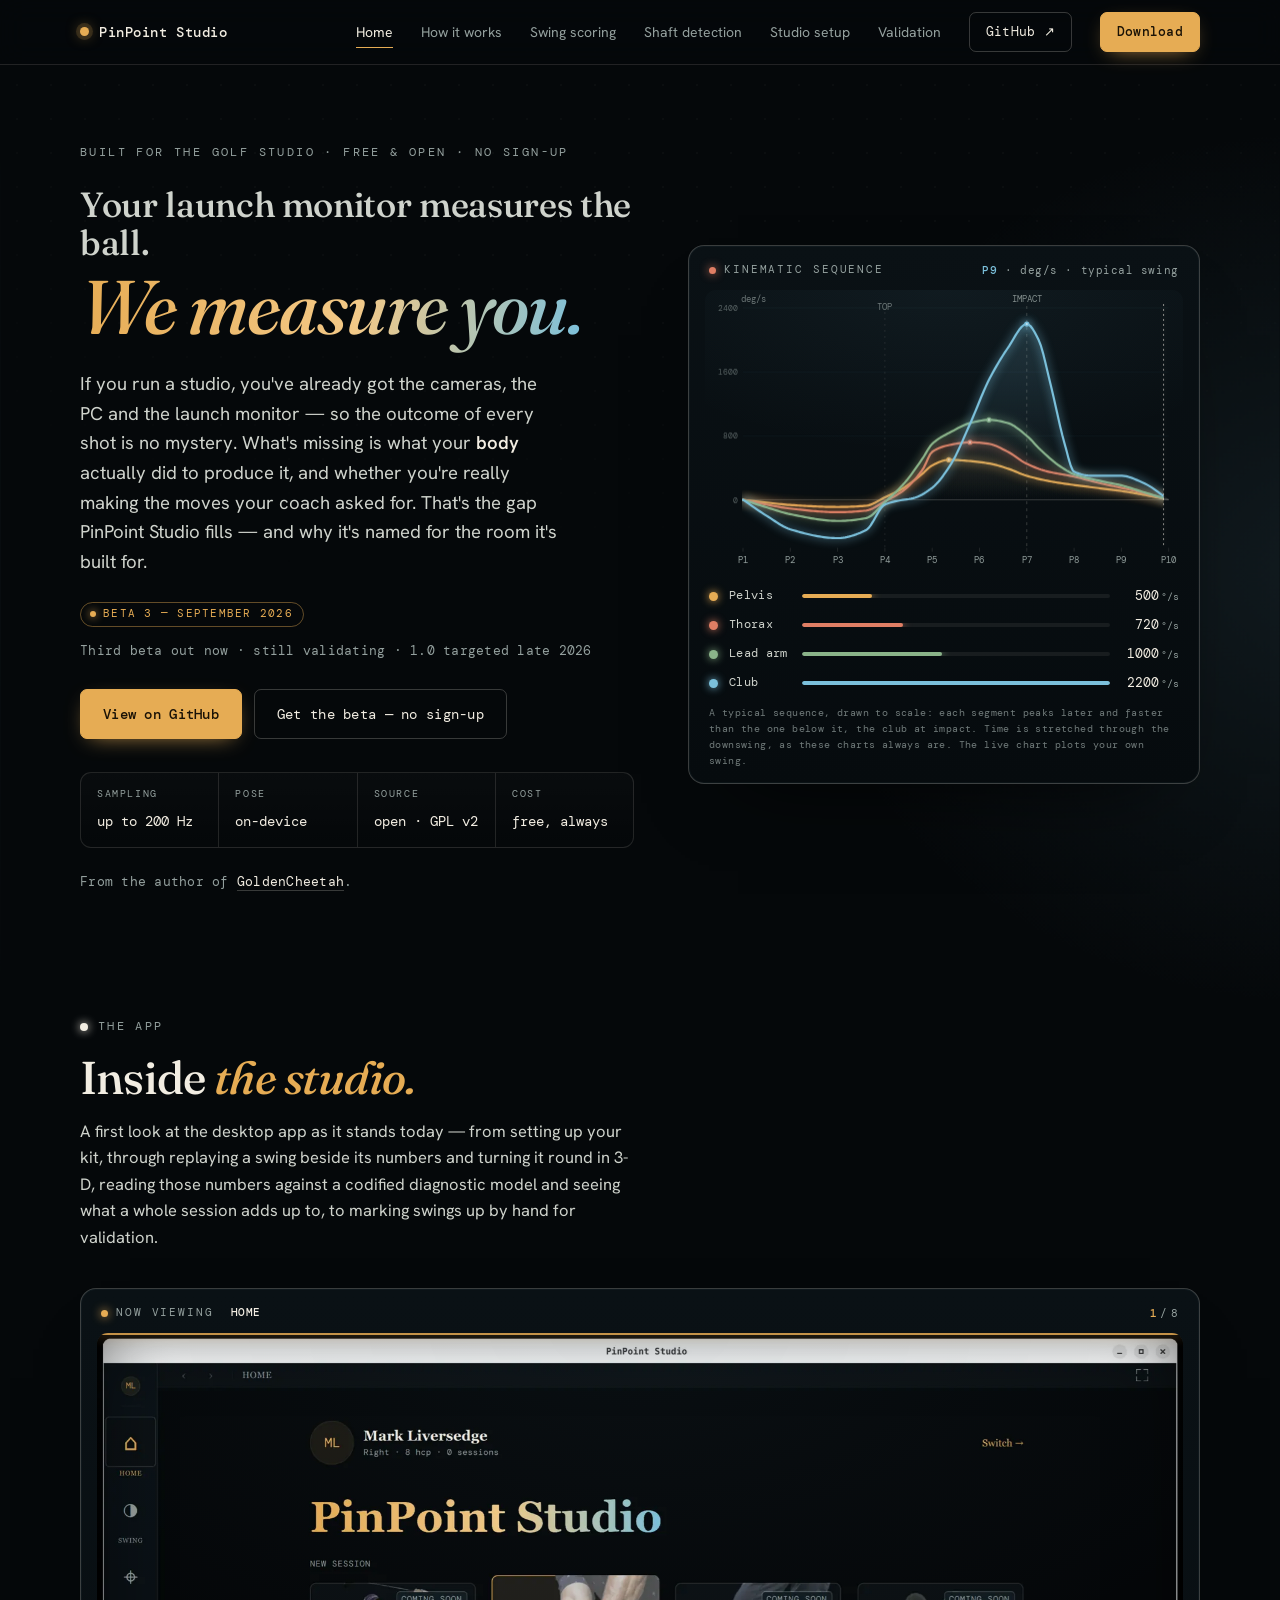
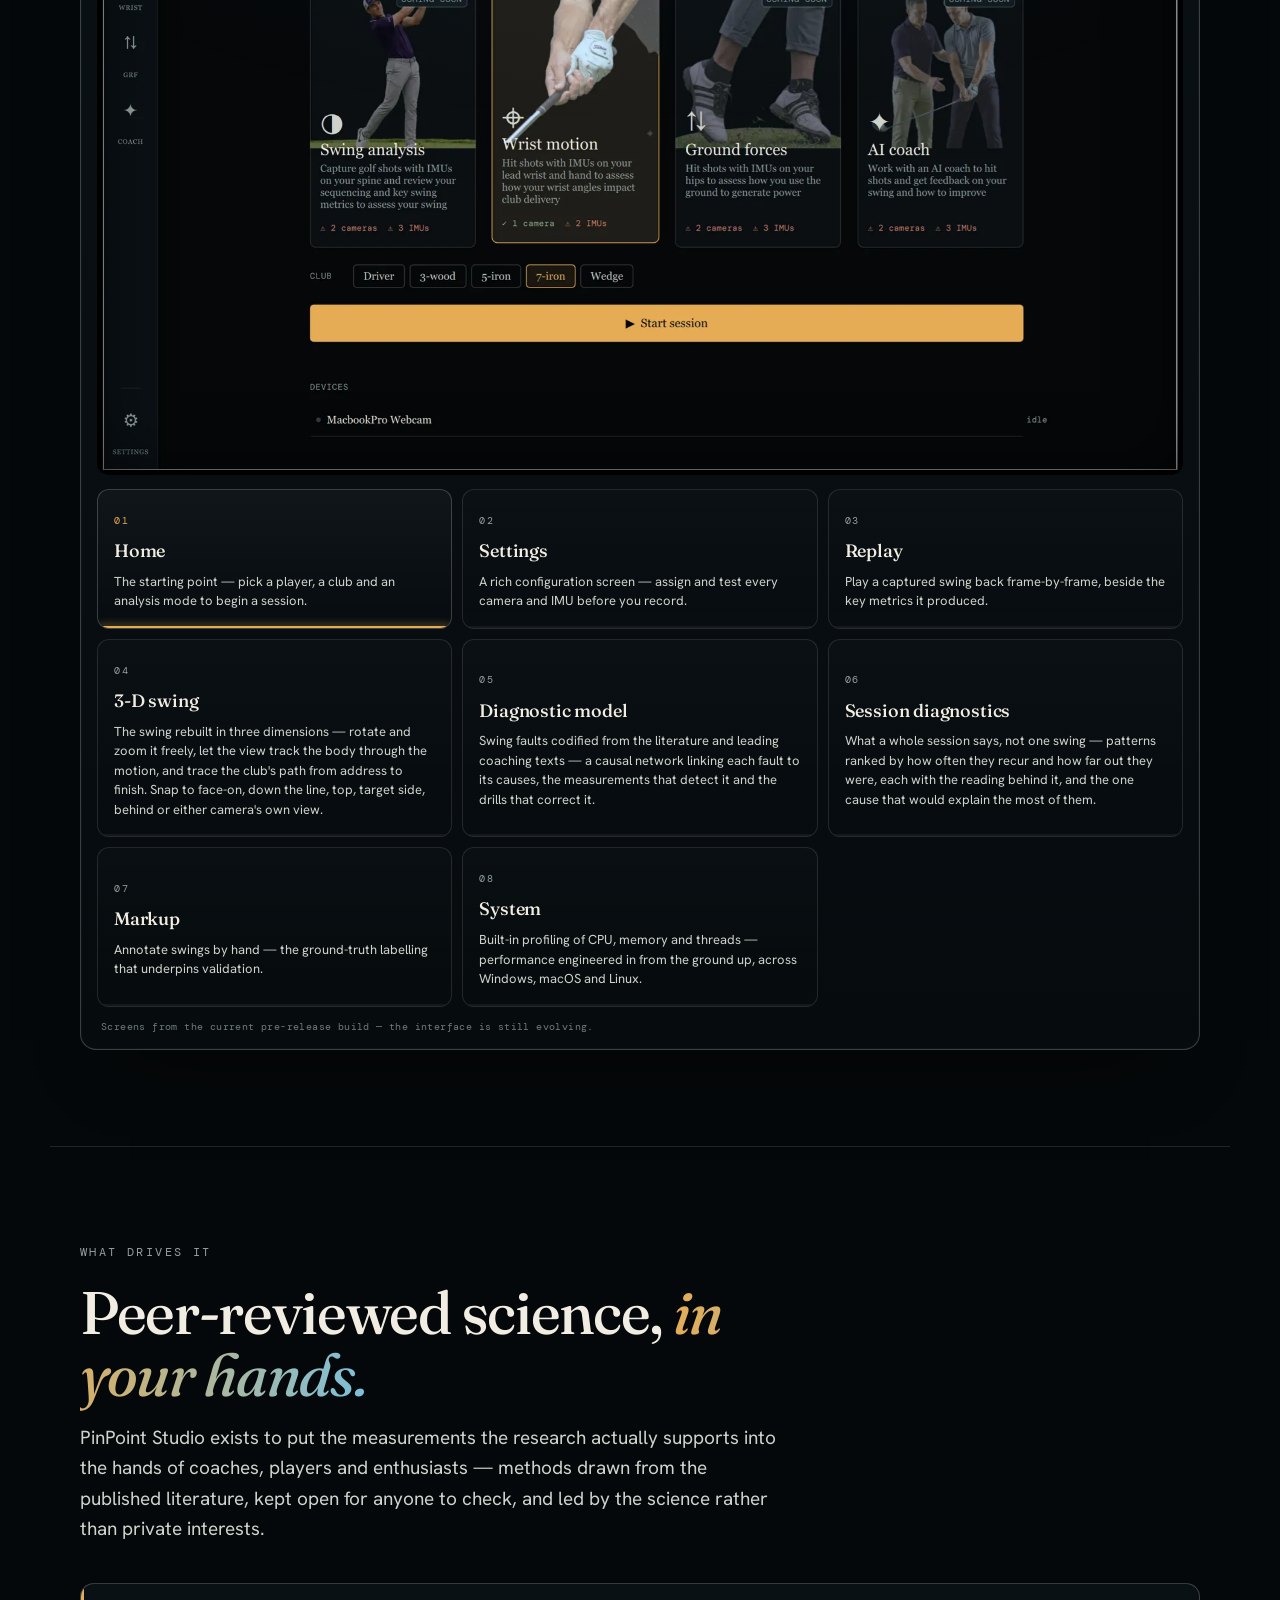
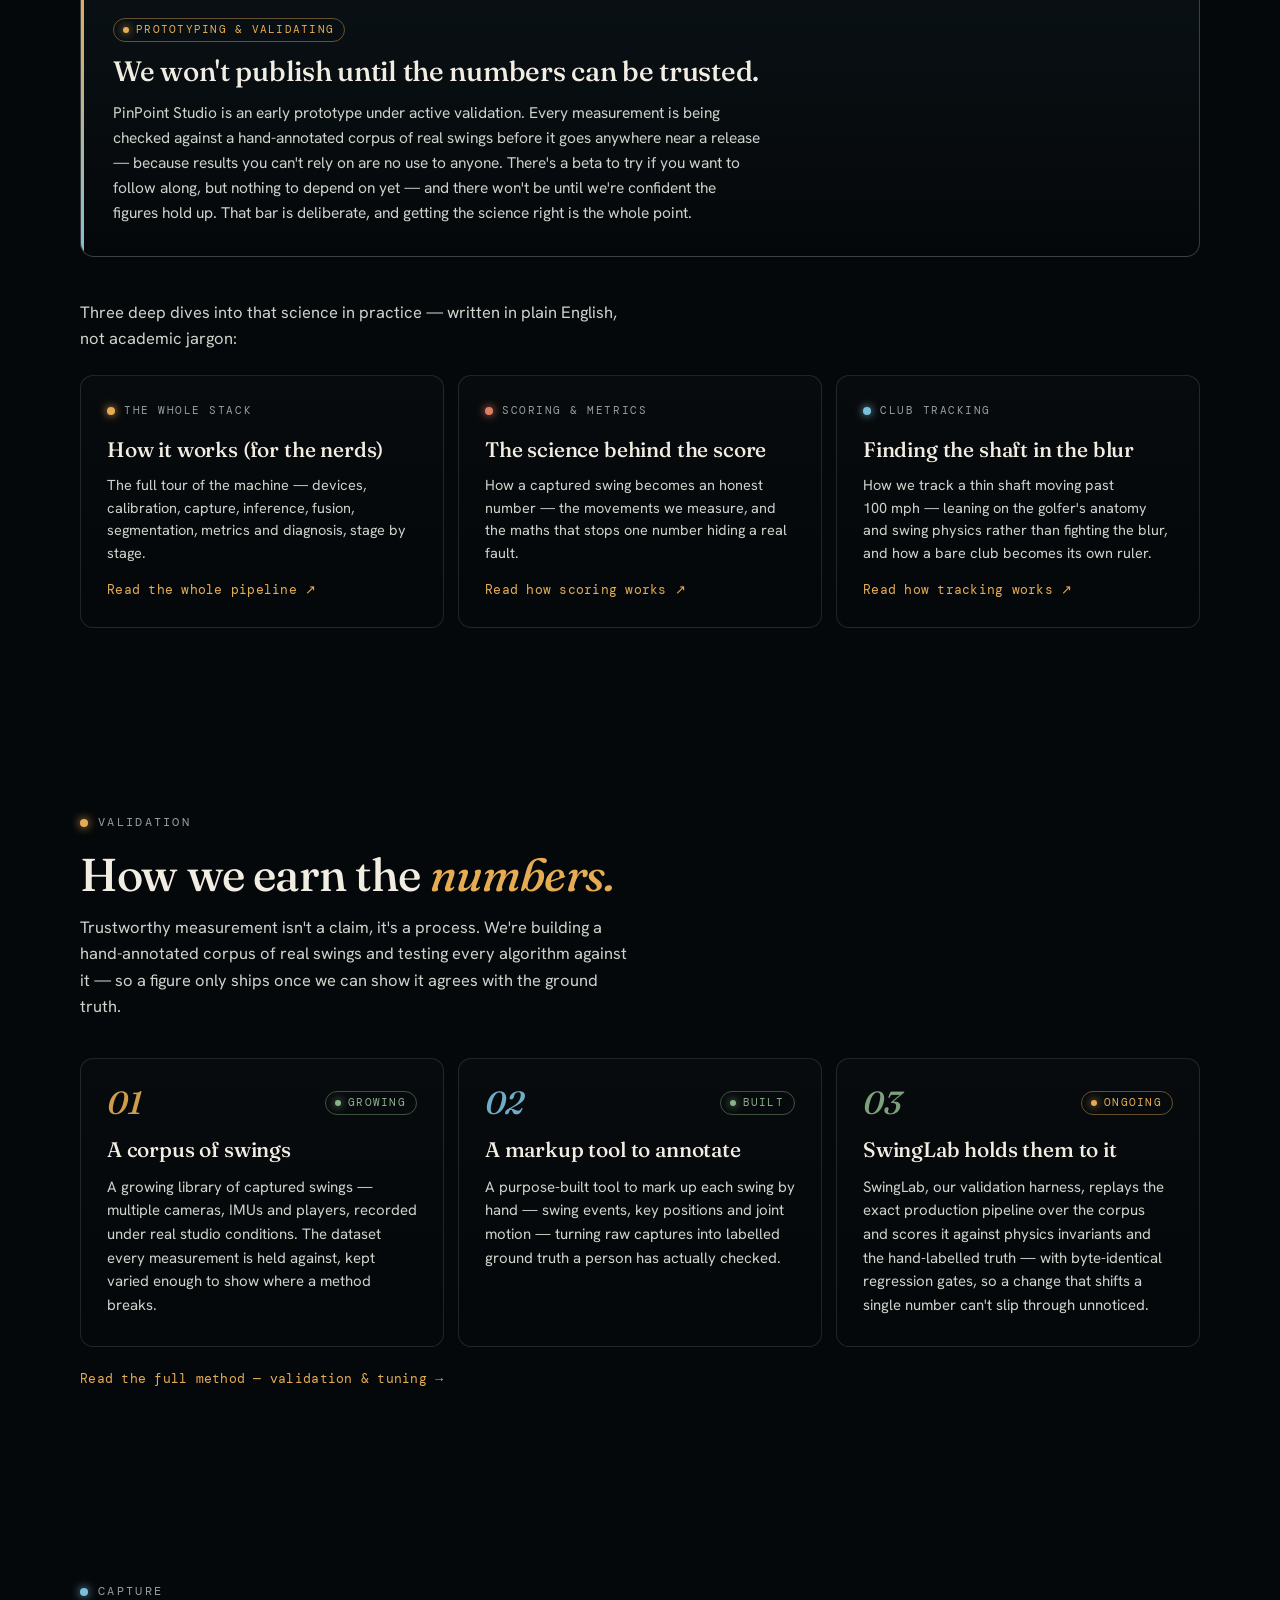
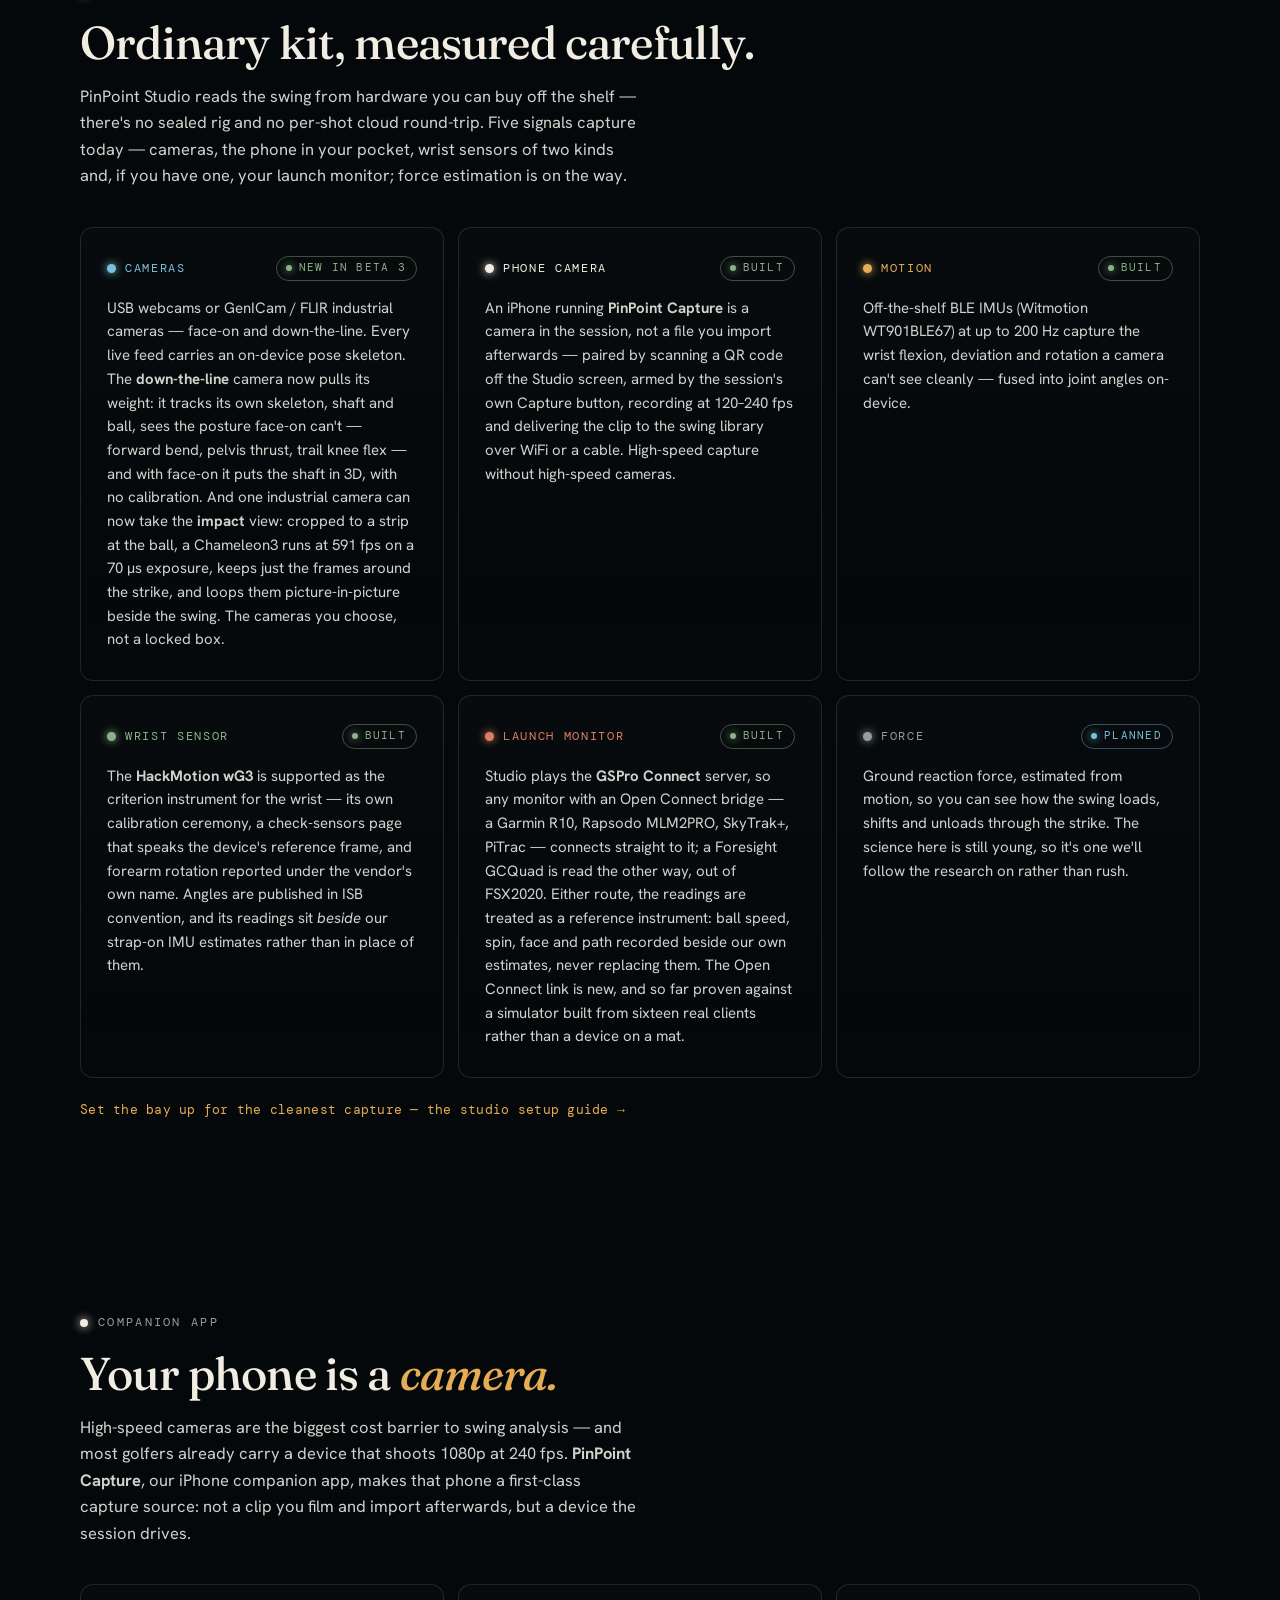
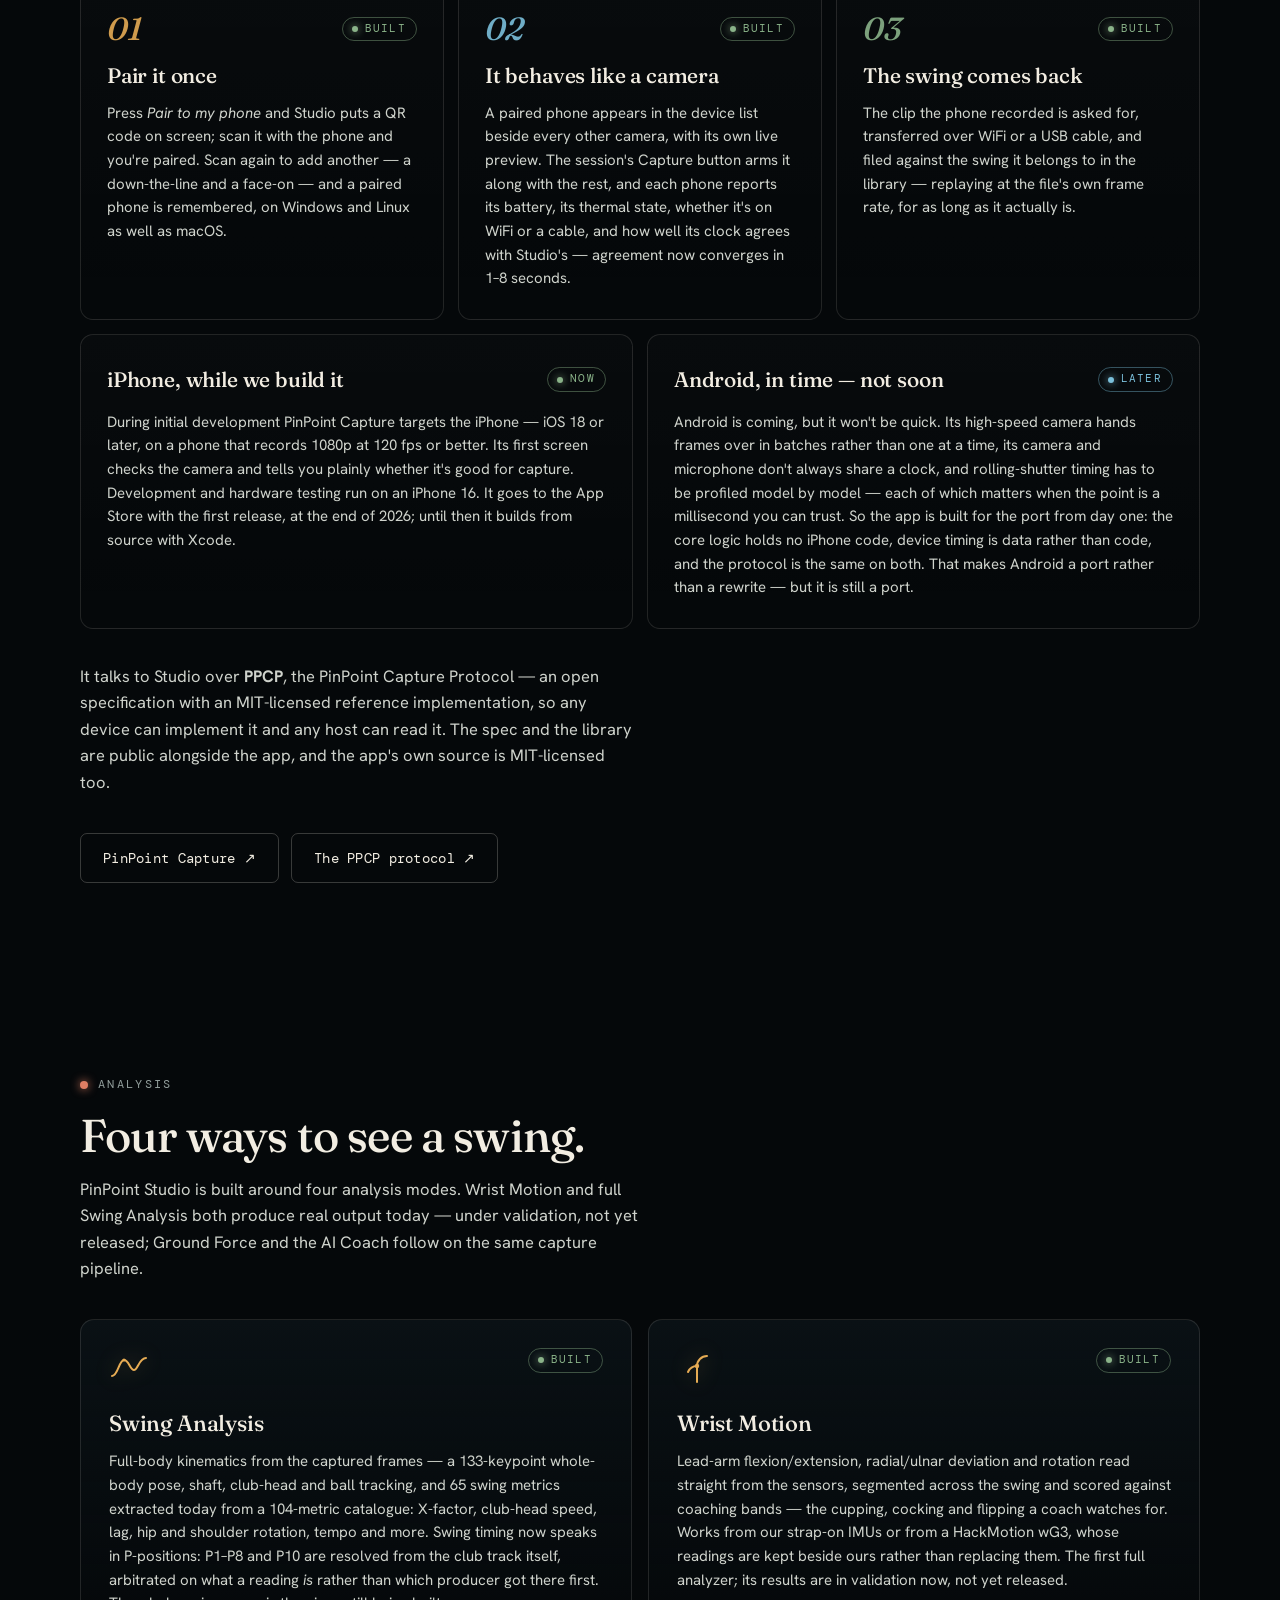
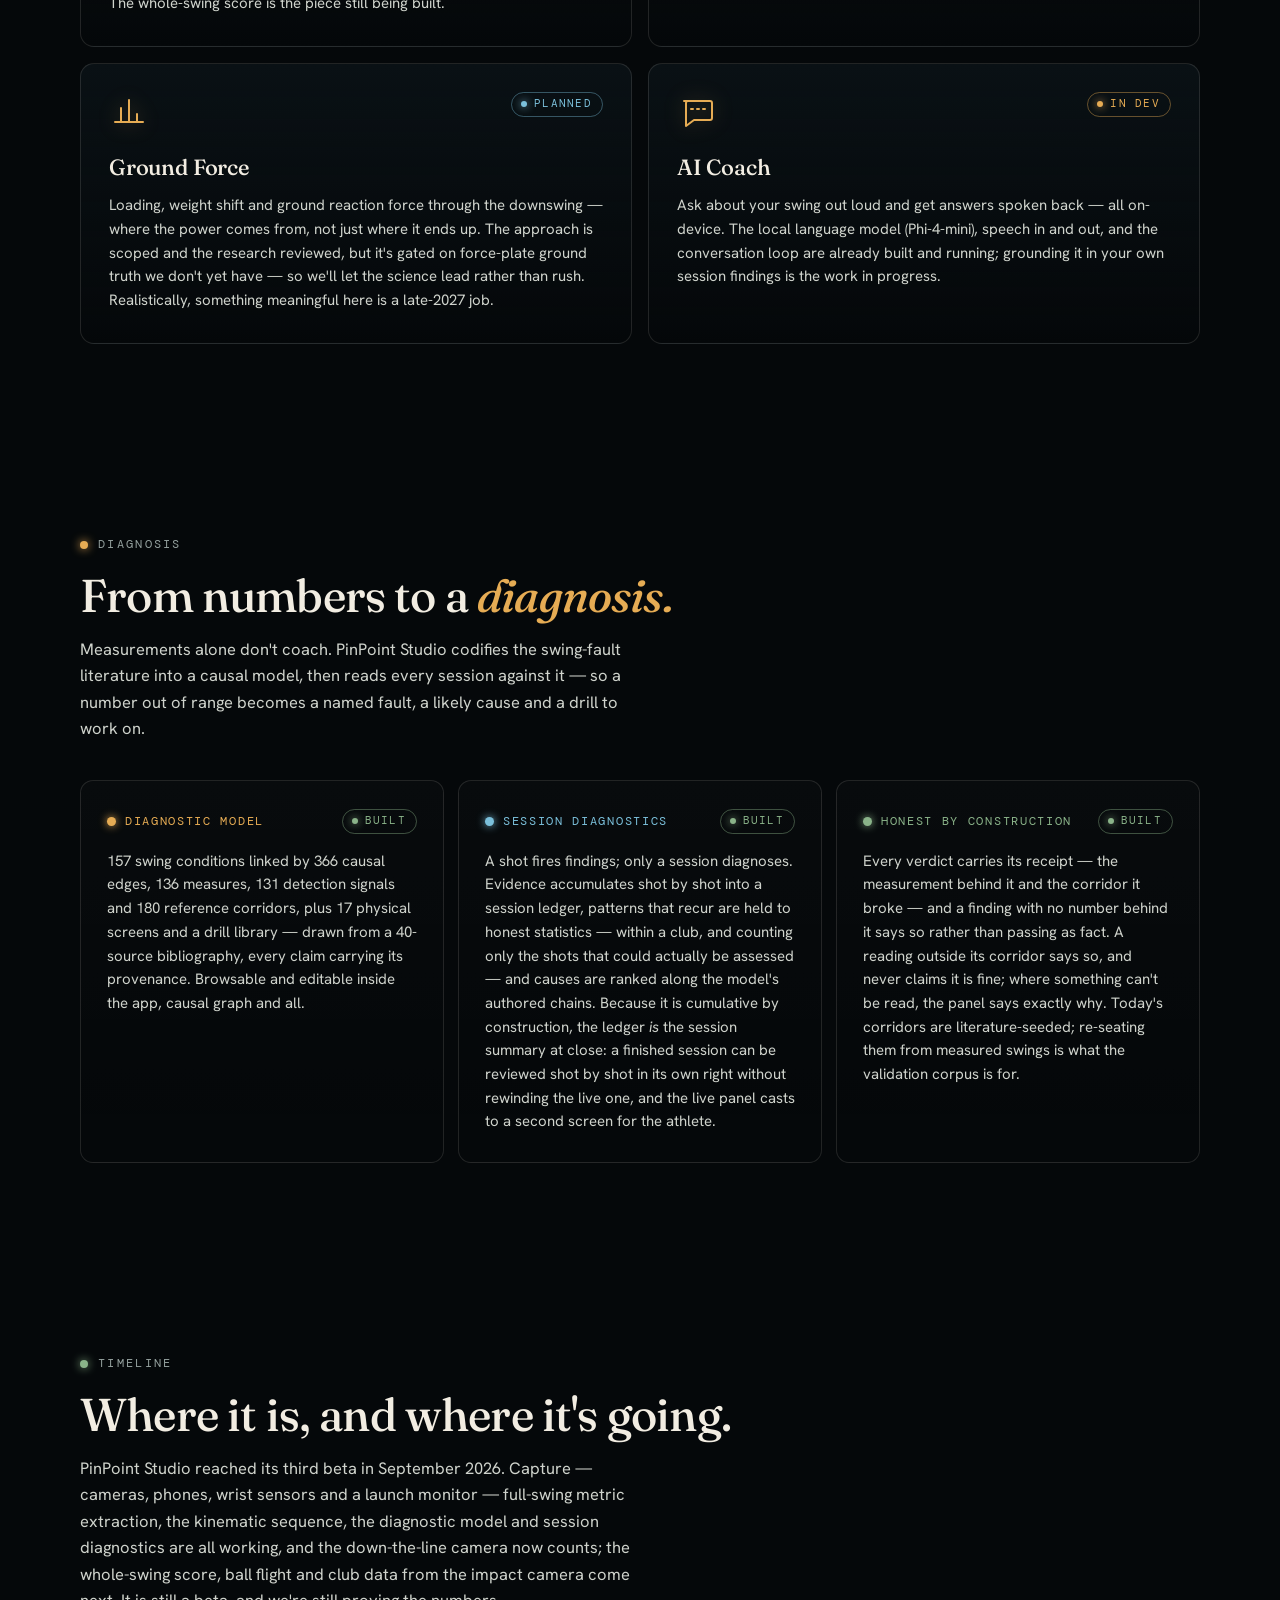
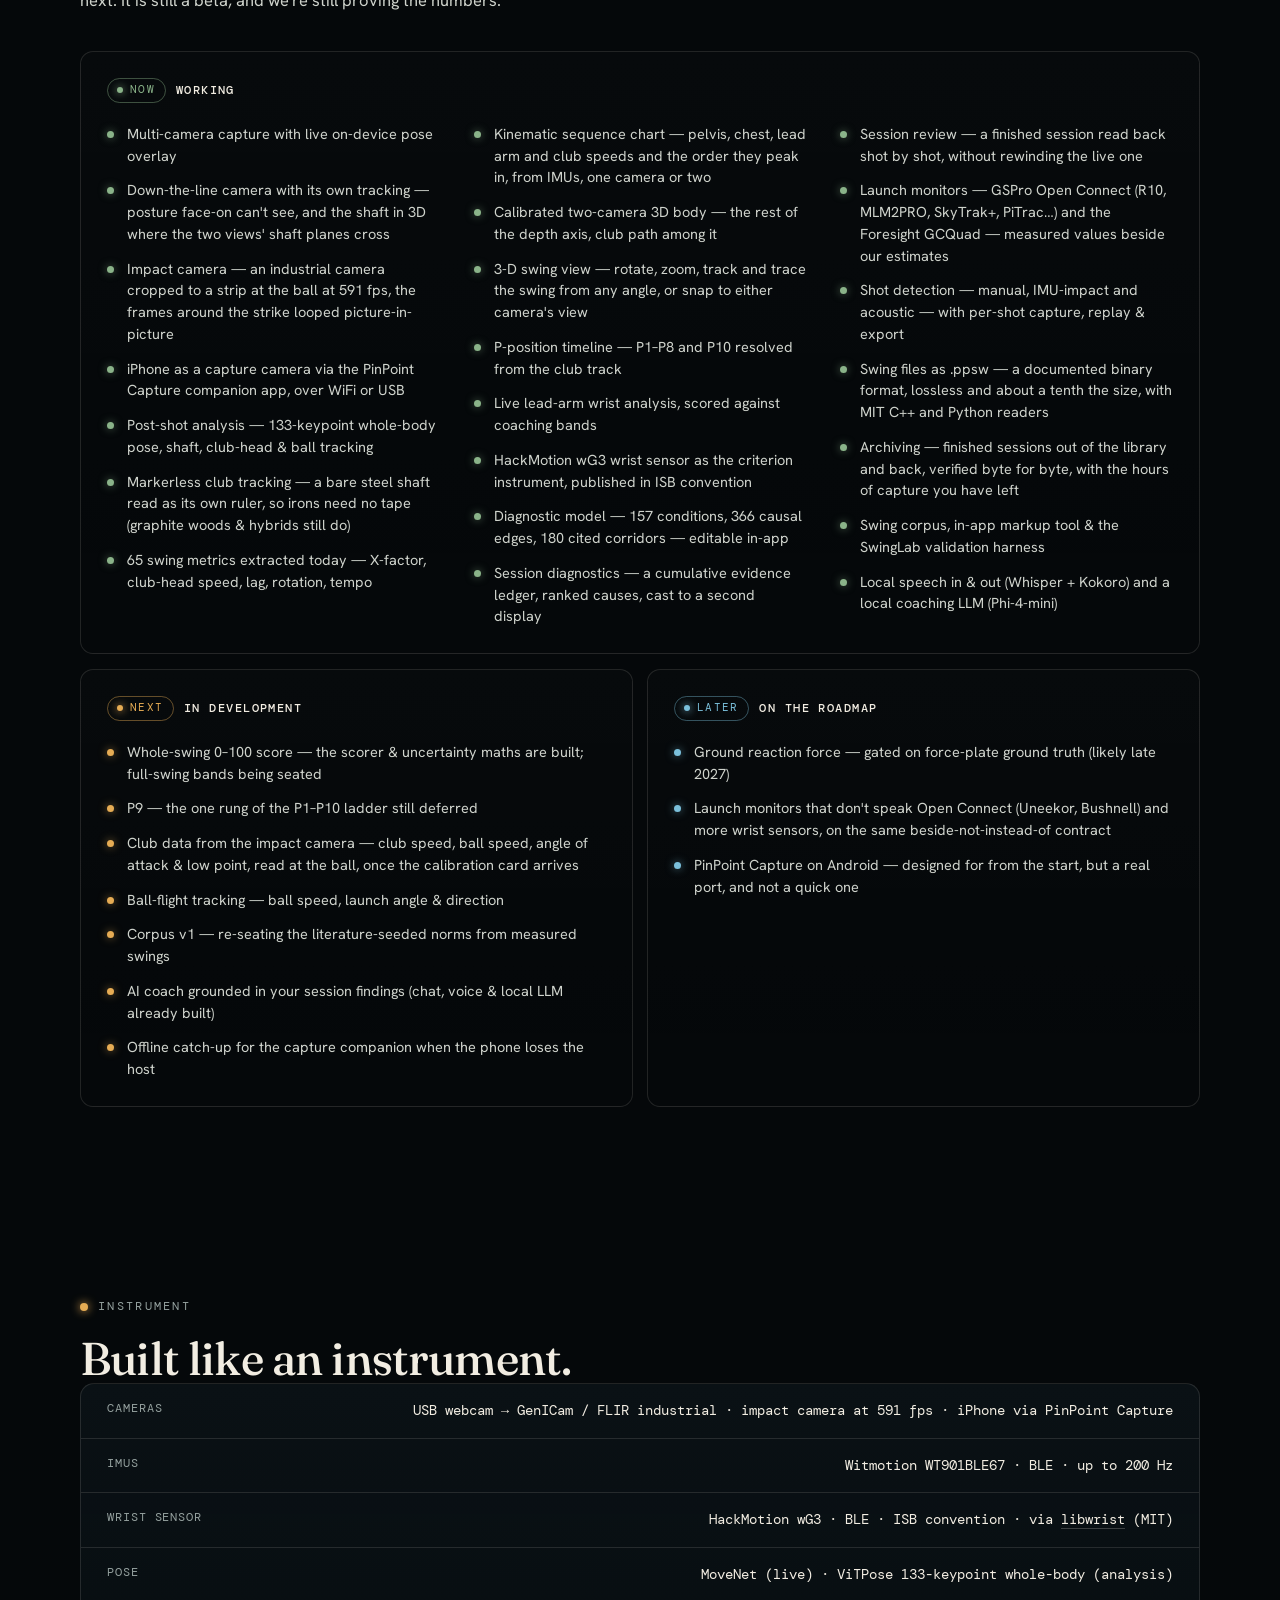
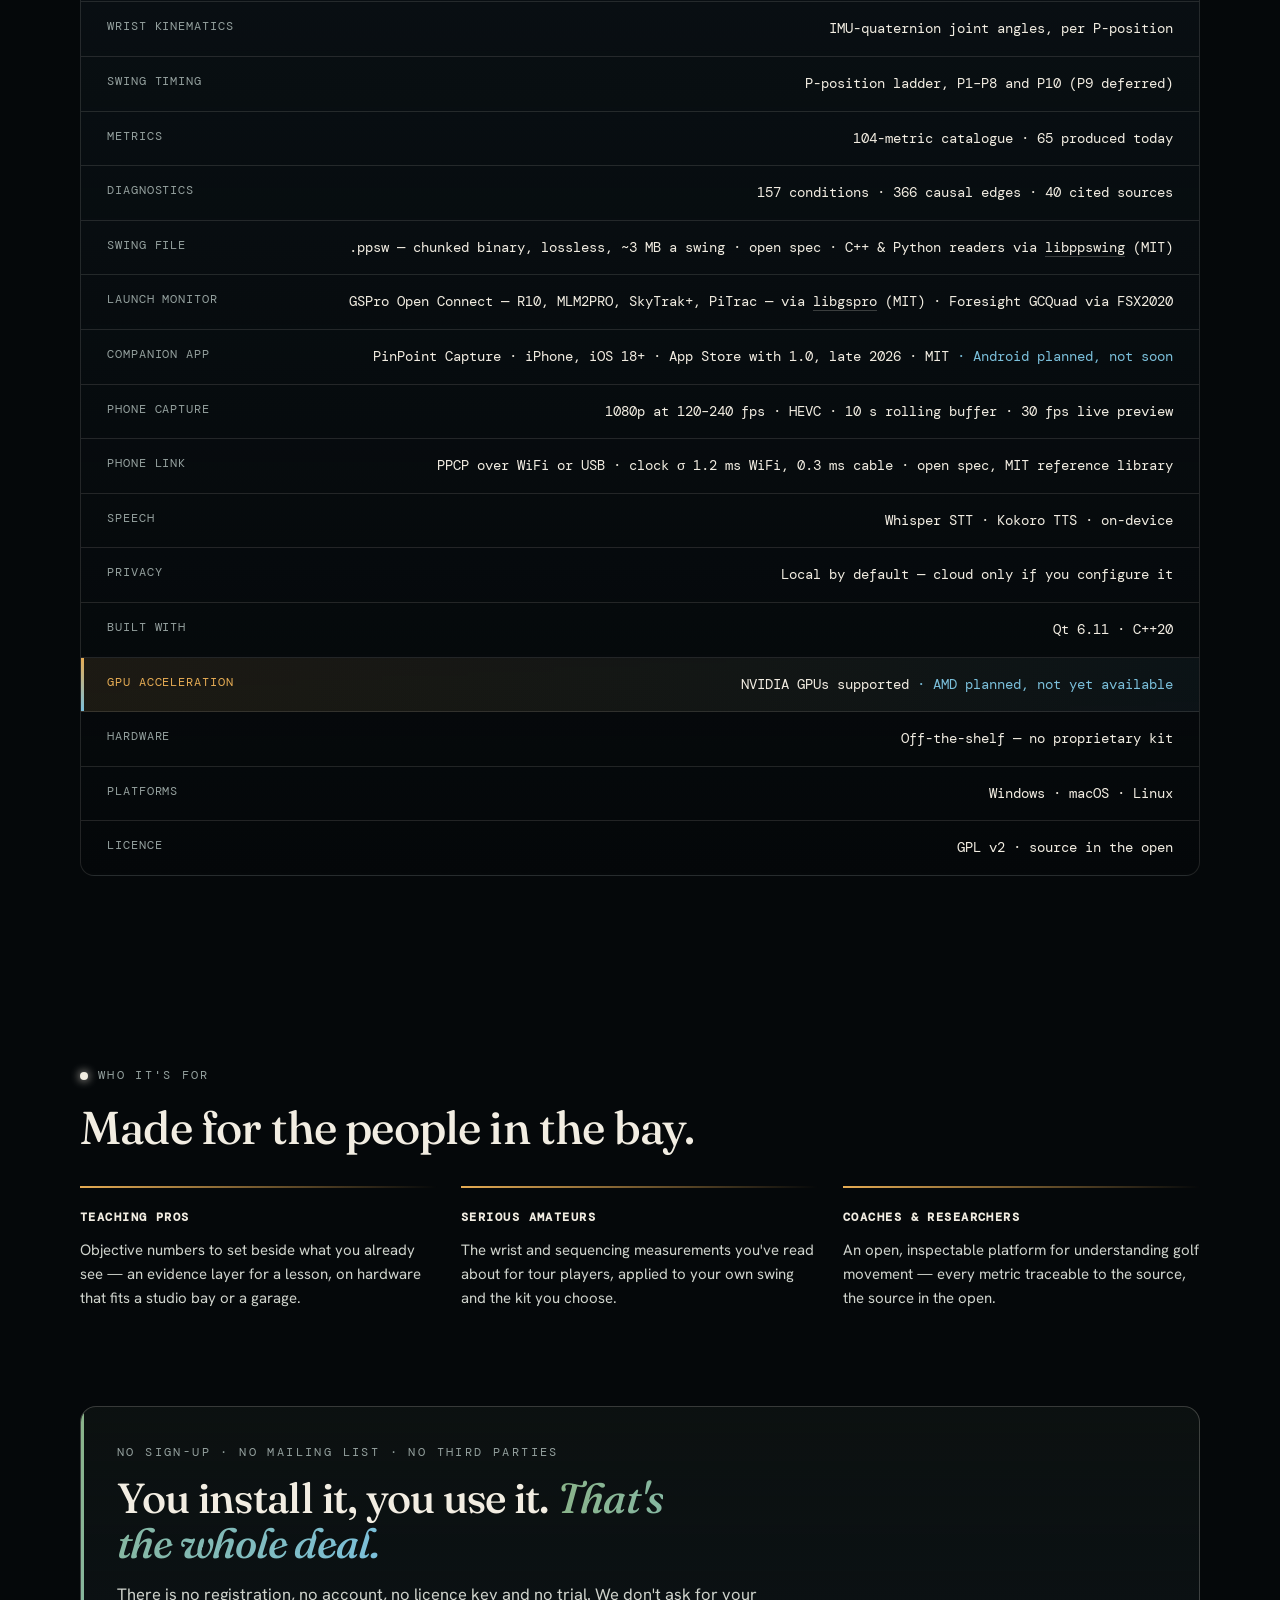
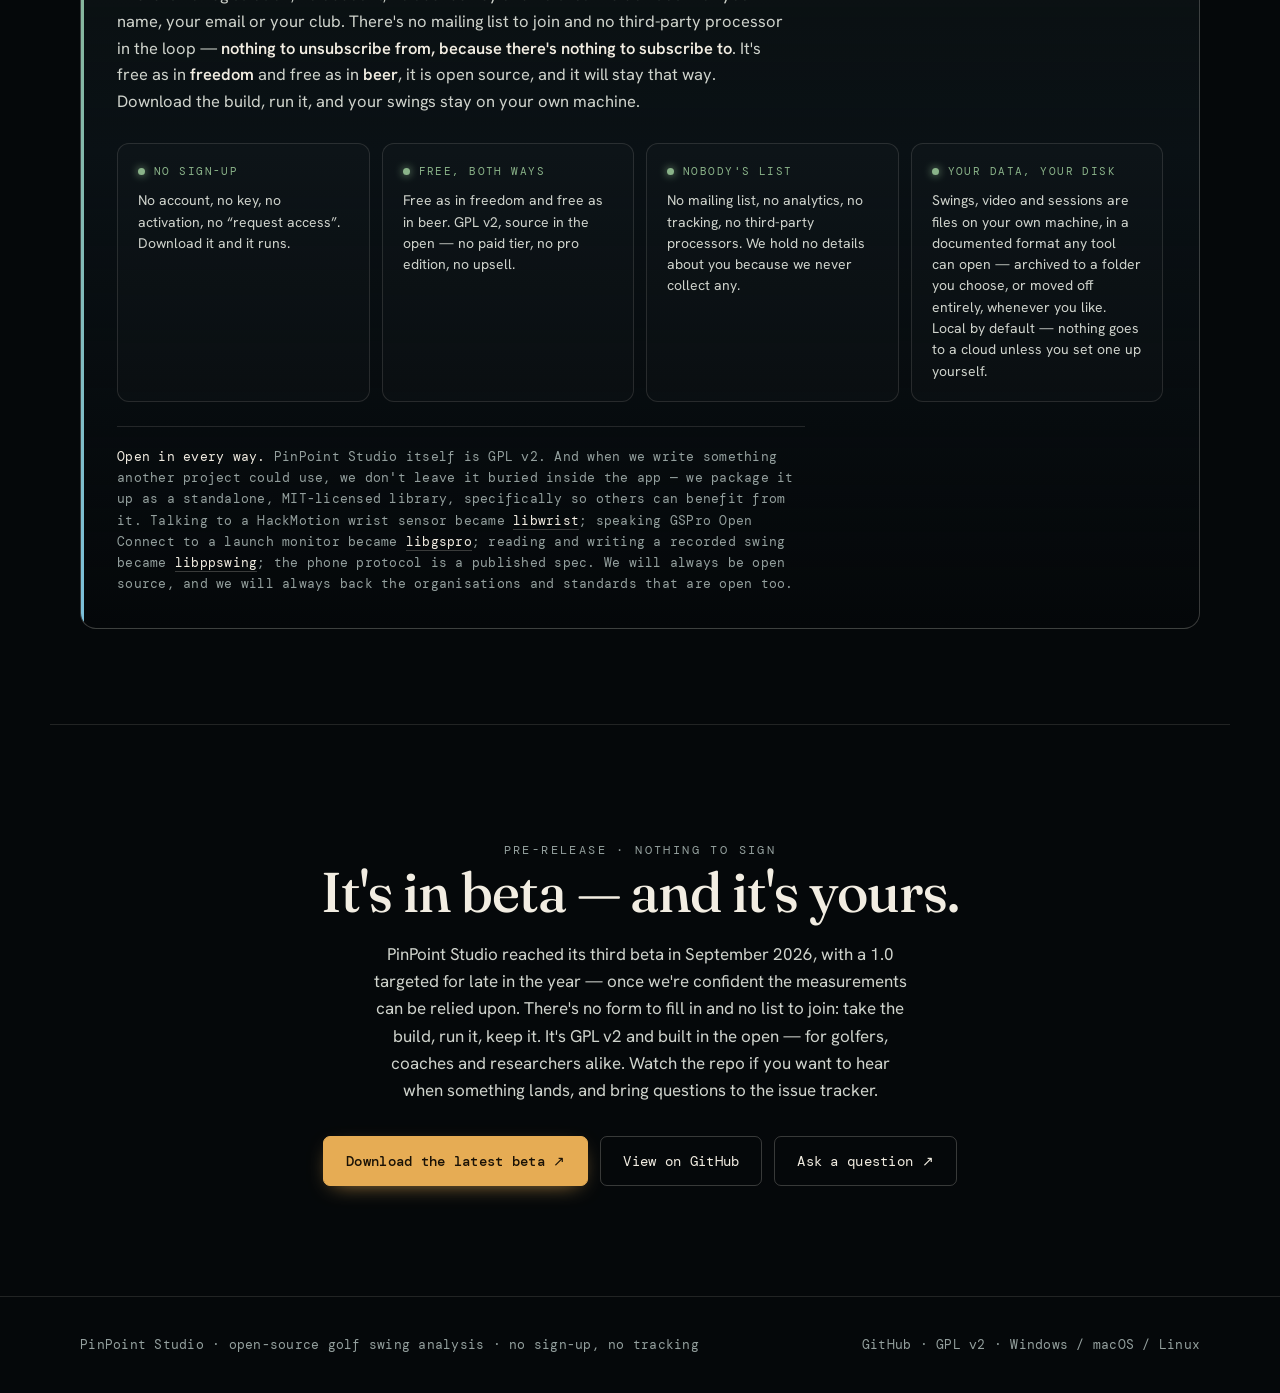
==== index.html @ 56bc0c48 "The studio screens open full screen Click a screenshot and it fills the window; the arrows, the arro" ====
<!DOCTYPE html>
<html lang="en-GB">
<head>
<meta charset="UTF-8">
<meta name="viewport" content="width=device-width, initial-scale=1.0">
<title>PinPoint Studio — measure the golfer, not the ball</title>
<meta name="description" content="PinPoint Studio measures the golfer, not the club or the ball. An open-source desktop app for golf studios that turns the cameras, phone and PC you already own into real body-movement measurement — kinematic sequence, wrist angles, HackMotion support and a cited diagnostic model. Free and open source (GPL v2), local-first and private: no sign-up, no account, no mailing list, no third-party processors — you install it, you use it, your data stays on your machine. In beta and under validation; 1.0 targeted late 2026.">
<link rel="preconnect" href="https://fonts.googleapis.com">
<link rel="preconnect" href="https://fonts.gstatic.com" crossorigin>
<link href="https://fonts.googleapis.com/css2?family=Fraunces:ital,opsz,wght@0,9..144,400;0,9..144,500;0,9..144,600;1,9..144,400;1,9..144,500&family=Hanken+Grotesk:wght@400;500;600;700&family=DM+Mono:wght@400;500&display=swap" rel="stylesheet">
<style>
  :root{
    --ink:#05080A;
    --ink-2:#0A1115;
    --ink-3:#111B20;
    --paper:#F2EDE2;
    --text-2:#CFD3CC;
    --paper-dim:#94A09E;
    --line:rgba(242,237,226,.12);
    --line-strong:rgba(242,237,226,.22);
    --pelvis:#E6AC54;
    --thorax:#E07E64;
    --arm:#8AB389;
    --club:#7BC0DB;
    --accent:#E6AC54;
    --cool:#7BC0DB;
    --font-display:'Fraunces',Georgia,serif;
    --font-body:'Hanken Grotesk',system-ui,-apple-system,sans-serif;
    --font-mono:'DM Mono',ui-monospace,monospace;
    --maxw:1180px;
  }
  *{box-sizing:border-box;margin:0;padding:0}
  html{scroll-behavior:smooth;background:var(--ink)}
  body{
    background:var(--ink);
    color:var(--paper);
    font-family:var(--font-body);
    font-size:17px;
    line-height:1.6;
    -webkit-font-smoothing:antialiased;
    text-rendering:optimizeLegibility;
    overflow-x:clip;
  }
  .page{
    position:relative;min-height:100vh;
    background:
      radial-gradient(1100px 720px at 8% -10%, rgba(230,172,84,.11), transparent 58%),
      radial-gradient(1000px 820px at 104% 4%, rgba(123,192,219,.10), transparent 54%),
      radial-gradient(900px 900px at 50% 120%, rgba(224,126,100,.06), transparent 60%),
      var(--ink);
  }
  /* faint motion-capture dot field */
  .page::before{
    content:'';position:fixed;inset:0;z-index:0;pointer-events:none;
    background-image:radial-gradient(rgba(242,237,226,.05) 1px, transparent 1.4px);
    background-size:34px 34px;
    -webkit-mask-image:radial-gradient(120% 90% at 50% 0%, #000 35%, transparent 78%);
    mask-image:radial-gradient(120% 90% at 50% 0%, #000 35%, transparent 78%);
    opacity:.6;
  }
  .page>*{position:relative;z-index:1}
  a{color:inherit;text-decoration:none}
  ::selection{background:var(--accent);color:var(--ink)}
  :focus-visible{outline:2px solid var(--accent);outline-offset:3px;border-radius:3px}

  .wrap{max-width:var(--maxw);margin-inline:auto;padding-inline:30px}
  .eyebrow{
    font-family:var(--font-mono);
    font-size:12px;letter-spacing:.2em;text-transform:uppercase;
    color:var(--paper-dim);
  }

  /* ---- reveal-on-scroll ---- */
  .reveal{opacity:0;transform:translateY(22px);
    transition:opacity .8s cubic-bezier(.22,.7,.2,1),transform .8s cubic-bezier(.22,.7,.2,1);
    transition-delay:calc(var(--d,0) * 70ms);will-change:opacity,transform}
  .reveal.in{opacity:1;transform:none}

  /* ---- status badges ---- */
  .badge{
    font-family:var(--font-mono);font-size:10.5px;letter-spacing:.12em;text-transform:uppercase;
    padding:3px 10px 3px 9px;border-radius:999px;border:1px solid var(--line-strong);
    color:var(--paper-dim);display:inline-flex;align-items:center;gap:7px;white-space:nowrap;
  }
  .badge i{width:6px;height:6px;border-radius:50%;background:currentColor;flex:none;box-shadow:0 0 8px currentColor}
  .badge.now{color:var(--arm);border-color:rgba(138,179,137,.42)}
  .badge.dev{color:var(--accent);border-color:rgba(230,172,84,.42)}
  .badge.soon{color:var(--club);border-color:rgba(123,192,219,.40)}
  .badge.dev i{animation:pulse 2.6s ease-in-out infinite}
  @keyframes pulse{0%,100%{opacity:1}50%{opacity:.35}}

  /* ---- top bar ---- */
  .page>header{
    position:sticky;top:0;z-index:60;
    background:rgba(5,8,10,.7);
    backdrop-filter:blur(14px) saturate(1.2);
    border-bottom:1px solid var(--line);
  }
  .bar{display:flex;align-items:center;justify-content:space-between;height:64px}
  .mark{font-family:var(--font-mono);font-size:14px;letter-spacing:.04em;display:flex;align-items:center;gap:10px}
  .mark .dot{width:9px;height:9px;border-radius:50%;background:var(--accent);
    box-shadow:0 0 0 4px rgba(230,172,84,.16),0 0 14px rgba(230,172,84,.7)}
  .mark b{font-weight:500}
  .navlinks{display:flex;align-items:center;gap:28px;font-size:14px}
  .navlinks a.muted{color:var(--paper-dim);position:relative}
  .navlinks a.muted::after{content:'';position:absolute;left:0;right:100%;bottom:-5px;height:1px;background:var(--accent);transition:right .28s ease}
  .navlinks a.muted:hover{color:var(--paper)}
  .navlinks a.muted:hover::after{right:0}
  .navlinks a.muted[aria-current="page"]{color:var(--paper)}
  .navlinks a.muted[aria-current="page"]::after{right:0}
  .btn{
    font-family:var(--font-mono);font-size:13px;letter-spacing:.02em;
    padding:9px 16px;border-radius:7px;border:1px solid var(--line-strong);
    transition:border-color .2s,background .2s,color .2s,transform .2s,box-shadow .2s;white-space:nowrap;
  }
  .btn:hover{border-color:var(--paper);transform:translateY(-1px)}
  .btn.solid{background:var(--accent);color:#1a1206;border-color:var(--accent);font-weight:500;
    box-shadow:0 6px 22px -10px rgba(230,172,84,.9)}
  .btn.solid:hover{background:#f0c279;border-color:#f0c279;box-shadow:0 10px 30px -10px rgba(230,172,84,1)}
  @media(max-width:760px){.navlinks a.muted{display:none}}

  /* ---- hero ---- */
  .hero{padding-top:72px;padding-bottom:30px;position:relative}
  .hero-grid{display:grid;grid-template-columns:1.04fr .96fr;gap:54px;align-items:center}
  h1{
    font-family:var(--font-display);
    font-weight:480;
    font-optical-sizing:auto;
    font-size:clamp(42px,6vw,76px);
    line-height:.99;
    letter-spacing:-.02em;
    margin:22px 0 24px;
  }
  h1 .small{display:block;font-size:.46em;font-weight:500;letter-spacing:-.01em;color:var(--text-2);line-height:1.1;margin-bottom:.18em}
  h1 em{font-style:italic;font-weight:500;
    background:linear-gradient(96deg,var(--accent),#f3c987 55%,var(--cool));
    -webkit-background-clip:text;background-clip:text;-webkit-text-fill-color:transparent}
  .lede{font-size:clamp(16px,1.45vw,19px);color:var(--text-2);max-width:48ch}
  .lede strong{color:var(--paper);font-weight:600}
  .status-line{
    margin-top:26px;display:flex;align-items:center;gap:14px;flex-wrap:wrap;
    font-family:var(--font-mono);font-size:12.5px;color:var(--paper-dim);letter-spacing:.02em;
  }
  .cta-row{display:flex;gap:12px;margin-top:28px;flex-wrap:wrap}
  .cta-row .btn{padding:13px 22px;font-size:14px}
  /* instrument readout */
  .readout{display:flex;gap:0;margin-top:32px;border:1px solid var(--line);border-radius:11px;overflow:hidden;
    background:linear-gradient(180deg,rgba(255,255,255,.018),transparent)}
  .readout .rd{flex:1;padding:13px 16px;border-right:1px solid var(--line)}
  .readout .rd:last-child{border-right:0}
  .readout .rk{display:block;font-family:var(--font-mono);font-size:10px;letter-spacing:.16em;text-transform:uppercase;color:var(--paper-dim);margin-bottom:5px}
  .readout .rv{font-family:var(--font-mono);font-size:13.5px;color:var(--paper)}
  .credit{margin-top:24px;font-family:var(--font-mono);font-size:12.5px;color:var(--paper-dim);letter-spacing:.02em}
  .credit b{color:var(--paper);font-weight:400}
  @media(max-width:900px){.hero-grid{grid-template-columns:1fr;gap:40px}.lede{max-width:54ch}}

  /* ---- live capture panel ---- */
  .capture{
    background:linear-gradient(180deg,var(--ink-2),#060B0E);
    border:1px solid var(--line-strong);
    border-radius:16px;
    padding:16px 16px 14px;
    position:relative;
    box-shadow:0 40px 80px -50px rgba(0,0,0,.9),0 0 0 1px rgba(123,192,219,.04) inset;
  }
  .cap-head{display:flex;justify-content:space-between;align-items:center;margin-bottom:10px;padding:0 4px}
  .rec{font-family:var(--font-mono);font-size:10.5px;letter-spacing:.18em;text-transform:uppercase;color:var(--paper-dim);display:flex;align-items:center;gap:8px}
  .rec i{width:7px;height:7px;border-radius:50%;background:var(--thorax);box-shadow:0 0 10px var(--thorax);animation:pulse 1.8s ease-in-out infinite}
  .cap-meta{font-family:var(--font-mono);font-size:11px;color:var(--paper-dim);letter-spacing:.05em}
  .cap-meta b{color:var(--cool);font-weight:500}
  .scope{position:relative;width:100%;aspect-ratio:16/9.4;border-radius:11px;overflow:hidden;
    background:radial-gradient(120% 95% at 50% 0%,rgba(123,192,219,.06),transparent 62%)}
  .scope canvas{display:block;width:100%;height:100%}
  .peaks{display:flex;flex-direction:column;gap:9px;margin:16px 4px 2px}
  .peak{display:grid;grid-template-columns:9px 62px 1fr 58px;align-items:center;gap:11px;opacity:.38;transition:opacity .25s}
  .peak.lit{opacity:1}
  .pdot{width:9px;height:9px;border-radius:50%;box-shadow:0 0 9px currentColor}
  .pname{font-family:var(--font-mono);font-size:11.5px;letter-spacing:.03em;color:var(--text-2)}
  .pbar{position:relative;height:4px;border-radius:3px;background:rgba(242,237,226,.07);overflow:hidden}
  .pbar i{position:absolute;left:0;top:0;bottom:0;width:0;border-radius:3px;box-shadow:0 0 10px currentColor}
  .pval{font-family:var(--font-mono);font-size:12.5px;color:var(--paper);text-align:right;font-variant-numeric:tabular-nums}
  .pval .u{color:var(--paper-dim);font-size:10px;margin-left:2px}
  .scope-note{margin-top:12px;padding:0 4px;font-family:var(--font-mono);font-size:10px;letter-spacing:.04em;color:var(--paper-dim);opacity:.75}

  /* ---- inside the studio: the live app tour ---- */
  .studio{
    --c:var(--accent);
    background:linear-gradient(180deg,var(--ink-2),#060B0E);
    border:1px solid var(--line-strong);border-radius:16px;padding:16px 16px 14px;position:relative;
    box-shadow:0 40px 80px -50px rgba(0,0,0,.9),0 0 0 1px rgba(123,192,219,.04) inset;
  }
  .studio-head{display:flex;justify-content:space-between;align-items:center;margin-bottom:10px;padding:0 4px}
  .studio-mode{font-family:var(--font-mono);font-size:10.5px;letter-spacing:.18em;text-transform:uppercase;color:var(--paper-dim);display:flex;align-items:center;gap:8px}
  .studio-mode i{width:7px;height:7px;border-radius:50%;background:var(--c);box-shadow:0 0 10px var(--c);transition:background .55s,box-shadow .55s}
  .studio-mode b{color:var(--paper);font-weight:500;letter-spacing:.05em;transition:color .3s}
  .studio-count{font-family:var(--font-mono);font-size:11px;color:var(--paper-dim);letter-spacing:.08em;font-variant-numeric:tabular-nums}
  .studio-count b{color:var(--c);font-weight:500;transition:color .55s}
  .studio-screen{position:relative;width:100%;display:grid;border-radius:11px;overflow:hidden;background:var(--ink-3);box-shadow:0 0 0 1px var(--line) inset}
  .studio-screen::before{content:'';position:absolute;left:0;right:0;top:0;height:2px;z-index:3;background:var(--c);box-shadow:0 0 12px var(--c);opacity:.85;transition:background .55s,box-shadow .55s}
  .studio-screen::after{content:'';position:absolute;inset:0;z-index:2;pointer-events:none;border-radius:11px;box-shadow:0 0 80px -12px rgba(0,0,0,.7) inset;background:radial-gradient(120% 90% at 50% 0%,rgba(123,192,219,.05),transparent 60%)}
  .studio-screen .shot{grid-area:1/1;display:block;width:100%;height:auto;object-fit:cover;object-position:50% 0;opacity:0;transform:scale(1.05);transition:opacity .9s ease;will-change:opacity,transform;pointer-events:none}
  .studio-screen .shot.active{opacity:1;transform:scale(1);transition:opacity .9s ease,transform 6.4s linear}
  .studio-screen{cursor:zoom-in}
  .studio-screen:focus-visible{outline:2px solid var(--c);outline-offset:3px}

  /* ---- studio lightbox ---- */
  .lightbox{position:fixed;inset:0;z-index:1000;display:flex;flex-direction:column;align-items:center;justify-content:center;gap:14px;
    padding:56px 72px 28px;background:rgba(5,8,10,.95);-webkit-backdrop-filter:blur(6px);backdrop-filter:blur(6px);
    opacity:0;visibility:hidden;transition:opacity .25s,visibility 0s .25s}
  .lightbox.open{opacity:1;visibility:visible;transition:opacity .25s}
  .lightbox img{display:block;max-width:100%;max-height:calc(100vh - 120px);width:auto;height:auto;border-radius:8px;box-shadow:0 0 0 1px var(--line),0 30px 80px -30px rgba(0,0,0,.9);cursor:zoom-out}
  .lb-cap{display:flex;gap:14px;align-items:baseline;font-family:var(--font-mono);font-size:11px;letter-spacing:.14em;text-transform:uppercase;color:var(--paper-dim)}
  .lb-cap b{color:var(--paper);font-weight:500;letter-spacing:.05em}
  .lb-cap span{color:var(--c,var(--accent));font-variant-numeric:tabular-nums}
  .lb-btn{position:absolute;display:grid;place-items:center;width:44px;height:44px;border-radius:50%;border:1px solid var(--line-strong);
    background:rgba(17,27,32,.8);color:var(--paper);font:400 22px/1 var(--font-body);cursor:pointer;transition:border-color .2s,background .2s}
  .lb-btn:hover{border-color:var(--paper-dim);background:rgba(17,27,32,1)}
  .lb-btn:focus-visible{outline:2px solid var(--accent);outline-offset:2px}
  .lb-prev{left:16px;top:50%;transform:translateY(-50%)}
  .lb-next{right:16px;top:50%;transform:translateY(-50%)}
  .lb-close{right:16px;top:12px;font-size:20px}
  @media(max-width:620px){.lightbox{padding:56px 8px 72px}.lb-prev,.lb-next{top:auto;bottom:14px;transform:none}.lb-prev{left:calc(50% - 56px)}.lb-next{right:calc(50% - 56px)}}

  .studio-note{margin-top:12px;padding:0 4px;font-family:var(--font-mono);font-size:10px;letter-spacing:.04em;color:var(--paper-dim);opacity:.75}

  .tourbar{display:grid;grid-template-columns:repeat(3,1fr);gap:10px;margin-top:14px}
  .tstep{--c:var(--accent);text-align:left;color:inherit;font:inherit;cursor:pointer;position:relative;overflow:hidden;
    background:linear-gradient(180deg,rgba(255,255,255,.014),transparent);border:1px solid var(--line);border-radius:12px;
    padding:15px 16px 17px;transition:border-color .25s,background .25s,transform .2s}
  .tstep:hover{border-color:var(--line-strong);transform:translateY(-2px)}
  .tstep .tnum{font-family:var(--font-mono);font-size:10px;letter-spacing:.16em;color:var(--paper-dim);transition:color .3s}
  .tstep h4{font-family:var(--font-display);font-weight:500;font-size:18px;letter-spacing:-.01em;margin:5px 0 6px}
  .tstep p{font-size:13px;color:var(--text-2);line-height:1.5}
  .tstep .tprog{position:absolute;left:0;bottom:0;height:2px;width:100%;background:rgba(242,237,226,.06)}
  .tstep .tprog i{display:block;height:100%;width:0;background:var(--c);box-shadow:0 0 8px var(--c)}
  .tstep[aria-current="true"]{border-color:var(--line-strong);background:linear-gradient(180deg,rgba(255,255,255,.035),transparent)}
  .tstep[aria-current="true"] .tnum{color:var(--c)}
  @media(max-width:620px){.tourbar{grid-template-columns:repeat(2,1fr)}}
  @media(max-width:430px){.tourbar{grid-template-columns:1fr}}

  /* ---- section scaffold ---- */
  section{padding-block:96px;position:relative}
  .kicker{display:flex;align-items:center;gap:10px;font-family:var(--font-mono);font-size:11.5px;letter-spacing:.2em;text-transform:uppercase;color:var(--paper-dim);margin-bottom:18px}
  .kicker .sig{width:8px;height:8px;border-radius:50%;flex:none;box-shadow:0 0 10px currentColor}
  .sig.amber{color:var(--pelvis);background:var(--pelvis)}
  .sig.coral{color:var(--thorax);background:var(--thorax)}
  .sig.green{color:var(--arm);background:var(--arm)}
  .sig.cyan{color:var(--club);background:var(--club)}
  .sig.paper{color:var(--paper);background:var(--paper)}
  h2{font-family:var(--font-display);font-weight:480;font-optical-sizing:auto;font-size:clamp(28px,3.6vw,46px);letter-spacing:-.018em;line-height:1.04}
  h2 em{font-style:italic;color:var(--accent)}
  .sec-lede{color:var(--text-2);max-width:62ch;margin-top:16px;margin-bottom:38px;font-size:16.5px}
  .ulink{color:var(--paper);border-bottom:1px solid var(--line-strong);transition:color .18s,border-color .18s}
  .ulink:hover{color:var(--accent);border-color:var(--accent)}

  /* ---- guiding principle ---- */
  .creed{padding-block:90px;border-top:1px solid var(--line)}
  .creed-statement{font-family:var(--font-display);font-weight:480;font-optical-sizing:auto;font-size:clamp(32px,5vw,60px);line-height:1.03;letter-spacing:-.022em;margin:18px 0 18px;max-width:17ch}
  .creed-statement em{font-style:italic;
    background:linear-gradient(96deg,var(--accent),var(--cool));-webkit-background-clip:text;background-clip:text;-webkit-text-fill-color:transparent}
  .creed-sub{font-size:clamp(16px,1.5vw,19px);color:var(--text-2);max-width:64ch}
  .notice{margin-top:38px;border:1px solid var(--line-strong);border-radius:14px;background:linear-gradient(180deg,var(--ink-2),transparent);padding:30px 32px;position:relative;overflow:hidden}
  .notice::before{content:'';position:absolute;left:0;top:0;bottom:0;width:3px;background:linear-gradient(180deg,var(--accent),var(--cool))}
  .notice .badge{margin-bottom:14px}
  .notice h3{font-family:var(--font-display);font-weight:500;font-size:clamp(21px,2.4vw,28px);letter-spacing:-.01em;line-height:1.13;margin-bottom:12px}
  .notice p{color:var(--text-2);max-width:72ch;font-size:15.5px;line-height:1.62}

  /* ---- no strings: free, open, local ---- */
  .freedom{padding-block:0 96px}
  .fpanel{border:1px solid var(--line-strong);border-radius:16px;position:relative;overflow:hidden;
    background:linear-gradient(180deg,rgba(138,179,137,.055),var(--ink-2) 42%,transparent);padding:36px 36px 32px}
  .fpanel::before{content:'';position:absolute;left:0;top:0;bottom:0;width:3px;background:linear-gradient(180deg,var(--arm),var(--cool))}
  .fpanel .eyebrow{display:block;margin-bottom:14px}
  .fpanel h2{font-family:var(--font-display);font-weight:500;font-size:clamp(26px,3.4vw,42px);letter-spacing:-.018em;line-height:1.06;margin-bottom:16px;max-width:22ch}
  .fpanel h2 em{font-style:italic;
    background:linear-gradient(96deg,var(--arm),var(--cool));-webkit-background-clip:text;background-clip:text;-webkit-text-fill-color:transparent}
  .fpanel .fsub{color:var(--text-2);max-width:74ch;font-size:16.5px;line-height:1.62}
  .fpanel .fsub strong{color:var(--paper);font-weight:600}
  .fgrid{display:grid;grid-template-columns:repeat(4,1fr);gap:12px;margin-top:28px}
  .fitem{padding:19px 20px;border:1px solid var(--line);border-radius:12px;background:rgba(255,255,255,.014)}
  .fitem .fk{font-family:var(--font-mono);font-size:11px;letter-spacing:.13em;text-transform:uppercase;color:var(--arm);
    display:flex;align-items:center;gap:9px;margin-bottom:10px}
  .fitem .fk i{width:7px;height:7px;border-radius:50%;flex:none;background:currentColor;box-shadow:0 0 9px currentColor}
  .fitem p{font-size:14px;color:var(--text-2);line-height:1.52}
  .fnote{margin-top:24px;padding-top:20px;border-top:1px solid var(--line);
    font-family:var(--font-mono);font-size:12.5px;line-height:1.7;letter-spacing:.02em;color:var(--paper-dim);max-width:86ch}
  .fnote b{color:var(--paper);font-weight:400}
  @media(max-width:980px){.fgrid{grid-template-columns:1fr 1fr}}
  @media(max-width:560px){.fgrid{grid-template-columns:1fr}.fpanel{padding:28px 22px 26px}}
  @media(max-width:560px){.readout{flex-wrap:wrap}.readout .rd{flex:1 1 44%;border-bottom:1px solid var(--line)}}

  /* ---- science in practice: links to the deep-dive sub-pages ---- */
  .sci-links{display:grid;grid-template-columns:repeat(3,1fr);gap:14px;margin-top:24px}
  .sci-card{display:flex;flex-direction:column;padding:26px 26px;border:1px solid var(--line);border-radius:13px;
    background:linear-gradient(180deg,rgba(255,255,255,.014),transparent);
    transition:border-color .25s,transform .25s,box-shadow .25s;position:relative;overflow:hidden}
  .sci-card:hover{border-color:var(--line-strong);transform:translateY(-3px);box-shadow:0 26px 50px -40px rgba(0,0,0,.9)}
  .sci-card .sci-k{font-family:var(--font-mono);font-size:11px;letter-spacing:.14em;text-transform:uppercase;color:var(--paper-dim);display:flex;align-items:center;gap:9px;margin-bottom:13px}
  .sci-card .sci-k i{width:8px;height:8px;border-radius:50%;flex:none;background:currentColor;box-shadow:0 0 9px currentColor}
  .sci-card h3{font-family:var(--font-display);font-weight:500;font-size:21px;letter-spacing:-.008em;margin-bottom:8px}
  .sci-card p{font-size:14.5px;color:var(--text-2);line-height:1.55}
  .sci-card .sci-go{display:inline-flex;align-items:center;gap:7px;margin-top:16px;
    font-family:var(--font-mono);font-size:13px;letter-spacing:.02em;color:var(--accent);transition:color .2s,gap .2s}
  .sci-card:hover .sci-go{gap:11px;color:#f0c279}
  @media(max-width:1040px){.sci-links{grid-template-columns:1fr 1fr}}
  @media(max-width:820px){.sci-links{grid-template-columns:1fr}}

  /* ---- signals: three channels ---- */
  .channels{display:grid;grid-template-columns:repeat(3,1fr);gap:14px}
  .channels.c4{grid-template-columns:repeat(2,1fr)}
  .channel{padding:28px 26px;border:1px solid var(--line);border-radius:13px;position:relative;overflow:hidden;
    background:linear-gradient(180deg,rgba(255,255,255,.014),transparent);transition:border-color .25s,transform .25s,box-shadow .25s}
  .channel::after{content:'';position:absolute;inset:0;border-radius:13px;opacity:0;transition:opacity .3s;
    background:radial-gradient(80% 60% at 50% 0%,var(--gw,rgba(255,255,255,.06)),transparent 70%);pointer-events:none}
  .channel:hover{transform:translateY(-3px);border-color:var(--line-strong)}
  .channel:hover::after{opacity:1}
  .ch-top{display:flex;align-items:center;justify-content:space-between;gap:12px;margin-bottom:16px}
  .channel .ch-label{font-family:var(--font-mono);font-size:12px;letter-spacing:.14em;text-transform:uppercase;display:flex;align-items:center;gap:9px}
  .channel .ch-label i{width:9px;height:9px;border-radius:50%;box-shadow:0 0 9px currentColor}
  .channel p{font-size:15px;color:var(--text-2);line-height:1.58}
  @media(max-width:820px){.channels{grid-template-columns:1fr}}

  /* ---- validation flow ---- */
  .vflow{display:grid;grid-template-columns:repeat(3,1fr);gap:14px}
  .vstep{padding:28px 26px;border:1px solid var(--line);border-radius:13px;position:relative;overflow:hidden;
    background:linear-gradient(180deg,rgba(255,255,255,.014),transparent);transition:border-color .25s,transform .25s,box-shadow .25s}
  .vstep:hover{transform:translateY(-3px);border-color:var(--line-strong);box-shadow:0 26px 50px -40px rgba(0,0,0,.9)}
  .vstep-top{display:flex;align-items:center;justify-content:space-between;gap:12px;margin-bottom:14px}
  .vstep .vnum{font-family:var(--font-display);font-style:italic;font-weight:500;font-size:32px;line-height:1;color:var(--accent);opacity:.9}
  .vflow .vstep:nth-child(2) .vnum{color:var(--cool)}
  .vflow .vstep:nth-child(3) .vnum{color:var(--arm)}
  .vstep h3{font-family:var(--font-display);font-weight:500;font-size:21px;margin-bottom:9px;letter-spacing:-.008em}
  .vstep p{font-size:15px;color:var(--text-2);line-height:1.58}
  .vlink{display:inline-flex;align-items:center;gap:7px;margin-top:22px;
    font-family:var(--font-mono);font-size:13px;letter-spacing:.02em;color:var(--accent);transition:color .2s,gap .2s}
  .vlink:hover{color:#f0c279;gap:11px}
  @media(max-width:820px){.vflow{grid-template-columns:1fr}}
  .plat{display:grid;grid-template-columns:1fr 1fr;gap:14px;margin-top:14px}
  .plat .vstep h3{margin-bottom:0}
  @media(max-width:820px){.plat{grid-template-columns:1fr}}

  /* ---- four modes ---- */
  .screens{display:grid;grid-template-columns:repeat(2,1fr);gap:16px}
  .screen{
    background:linear-gradient(180deg,var(--ink-2),transparent);border:1px solid var(--line);border-radius:14px;
    padding:28px 28px 30px;transition:border-color .25s,transform .25s,box-shadow .25s;position:relative;overflow:hidden;
  }
  .screen:hover{border-color:var(--line-strong);transform:translateY(-3px);box-shadow:0 26px 50px -40px rgba(0,0,0,.9)}
  .screen-top{display:flex;align-items:flex-start;justify-content:space-between;gap:12px}
  .screen .glyph{width:40px;height:40px;margin-bottom:18px;color:var(--accent);filter:drop-shadow(0 0 10px rgba(230,172,84,.35))}
  .screen h3{font-family:var(--font-display);font-weight:500;font-size:22px;margin-bottom:9px;letter-spacing:-.008em}
  .screen p{font-size:15px;color:var(--text-2);line-height:1.58}
  @media(max-width:680px){.screens{grid-template-columns:1fr}}

  /* ---- roadmap horizon ---- */
  .horizon{display:grid;grid-template-columns:repeat(2,1fr);gap:14px}
  .hzcol.c-now{grid-column:1/-1}
  .hzcol.c-now ul{display:block;column-count:3;column-gap:34px}
  .hzcol.c-now li{break-inside:avoid;margin-bottom:13px}
  @media(max-width:1100px){.hzcol.c-now ul{column-count:2}}
  .hzcol{padding:26px 26px;border:1px solid var(--line);border-radius:13px;background:linear-gradient(180deg,rgba(255,255,255,.012),transparent)}
  .hzcol .hz-head{display:flex;align-items:center;gap:10px;margin-bottom:20px}
  .hzcol .hz-head h3{font-family:var(--font-mono);font-size:12px;letter-spacing:.12em;text-transform:uppercase;color:var(--paper);font-weight:500}
  .hzcol ul{list-style:none;display:flex;flex-direction:column;gap:13px}
  .hzcol li{font-size:14.5px;color:var(--text-2);line-height:1.5;padding-left:20px;position:relative}
  .hzcol li::before{content:'';position:absolute;left:0;top:8px;width:7px;height:7px;border-radius:50%;background:var(--line-strong)}
  .hzcol.c-now li::before{background:var(--arm);box-shadow:0 0 8px rgba(138,179,137,.6)}
  .hzcol.c-dev li::before{background:var(--accent);box-shadow:0 0 8px rgba(230,172,84,.6)}
  .hzcol.c-soon li::before{background:var(--club);box-shadow:0 0 8px rgba(123,192,219,.6)}
  @media(max-width:820px){.horizon{grid-template-columns:1fr}.hzcol.c-now ul{column-count:1}}

  /* ---- spec strip ---- */
  .specwrap{border:1px solid var(--line);border-radius:14px;overflow:hidden;background:linear-gradient(180deg,var(--ink-2),transparent)}
  .specrow{display:flex;justify-content:space-between;gap:20px;padding:16px 26px;border-bottom:1px solid var(--line);font-family:var(--font-mono);font-size:13.5px;transition:background .2s}
  .specrow:last-child{border-bottom:0}
  .specrow:hover{background:rgba(255,255,255,.02)}
  .specrow .k{color:var(--paper-dim);letter-spacing:.08em;text-transform:uppercase;font-size:11.5px}
  .specrow .v{color:var(--paper);text-align:right}
  .specrow .v .soon{color:var(--club)}
  .specrow.hl{position:relative;background:linear-gradient(90deg,rgba(230,172,84,.10),rgba(123,192,219,.05))}
  .specrow.hl::before{content:'';position:absolute;left:0;top:0;bottom:0;width:3px;background:linear-gradient(180deg,var(--accent),var(--cool))}
  .specrow.hl .k{color:var(--accent)}
  .specrow.hl:hover{background:linear-gradient(90deg,rgba(230,172,84,.15),rgba(123,192,219,.08))}
  @media(max-width:560px){.specrow{flex-direction:column;gap:4px}.specrow .v{text-align:left}}

  /* ---- personas ---- */
  .personas{display:grid;grid-template-columns:repeat(3,1fr);gap:24px}
  .persona{border-top:2px solid;border-image:linear-gradient(90deg,var(--accent),transparent) 1;padding-top:20px}
  .persona h4{font-family:var(--font-mono);font-size:12px;letter-spacing:.12em;text-transform:uppercase;color:var(--paper);margin-bottom:11px}
  .persona p{font-size:15px;color:var(--text-2)}
  @media(max-width:820px){.personas{grid-template-columns:1fr;gap:28px}}

  /* ---- closing ---- */
  .closing{text-align:center;padding-block:110px;border-top:1px solid var(--line);position:relative}
  .closing h2{font-size:clamp(32px,4.8vw,56px);margin-bottom:20px}
  .closing p{color:var(--text-2);max-width:54ch;margin:0 auto 32px}
  .closing .cta-row{justify-content:center}

  footer{border-top:1px solid var(--line);padding-block:38px;color:var(--paper-dim)}
  .foot{display:flex;justify-content:space-between;gap:18px;flex-wrap:wrap;font-family:var(--font-mono);font-size:12.5px;letter-spacing:.02em}
  .foot a:hover{color:var(--paper)}

  @media(prefers-reduced-motion:reduce){
    .reveal{opacity:1;transform:none;transition:none}
    .badge.dev i,.rec i{animation:none}
    html{scroll-behavior:auto}
  }
</style>
</head>
<body>
<div class="page">

<header>
  <div class="wrap bar">
    <a class="mark" href="index.html"><span class="dot"></span><b>PinPoint Studio</b></a>
    <nav class="navlinks">
      <a class="muted" href="index.html" aria-current="page">Home</a>
      <a class="muted" href="science/how-it-works.html">How it works</a>
      <a class="muted" href="science/swing-scoring.html">Swing scoring</a>
      <a class="muted" href="science/shaft-detection.html">Shaft detection</a>
      <a class="muted" href="science/studio-setup.html">Studio setup</a>
      <a class="muted" href="science/validation.html">Validation</a>
      <a class="btn" href="https://github.com/PinPoint-Golf/PinPointStudio" target="_blank" rel="noopener">GitHub &#8599;</a>
      <a class="btn solid" href="#get">Download</a>
    </nav>
  </div>
</header>

<main>
  <section class="hero wrap">
    <div class="hero-grid">
      <div>
        <span class="eyebrow reveal">Built for the golf studio &middot; Free &amp; open &middot; No sign-up</span>
        <h1 class="reveal" style="--d:1"><span class="small">Your launch monitor measures the ball.</span><em>We measure you.</em></h1>
        <p class="lede reveal" style="--d:2">If you run a studio, you've already got the cameras, the PC and the launch monitor — so the outcome of every shot is no mystery. What's missing is what your <strong>body</strong> actually did to produce it, and whether you're really making the moves your coach asked for. That's the gap PinPoint Studio fills — and why it's named for the room it's built for.</p>
        <p class="status-line reveal" style="--d:3">
          <span class="badge dev"><i></i>Beta 3 — September 2026</span>
          <span>Third beta out now · still validating · 1.0 targeted late 2026</span>
        </p>
        <div class="cta-row reveal" style="--d:4">
          <a class="btn solid" href="https://github.com/PinPoint-Golf/PinPointStudio" target="_blank" rel="noopener">View on GitHub</a>
          <a class="btn" href="#get">Get the beta — no sign-up</a>
        </div>
        <div class="readout reveal" style="--d:5">
          <div class="rd"><span class="rk">Sampling</span><span class="rv">up to 200 Hz</span></div>
          <div class="rd"><span class="rk">Pose</span><span class="rv">on-device</span></div>
          <div class="rd"><span class="rk">Source</span><span class="rv">open &middot; GPL v2</span></div>
          <div class="rd"><span class="rk">Cost</span><span class="rv">free, always</span></div>
        </div>
        <p class="credit reveal" style="--d:6">From the author of <a class="ulink" href="https://www.goldencheetah.org" target="_blank" rel="noopener">GoldenCheetah</a>.</p>
      </div>

      <div class="capture reveal" style="--d:2" aria-label="Concept visualisation of the kinematic sequence — angular velocity of the pelvis, thorax, lead arm and club, negative through the backswing, then peaking in turn through the downswing: pelvis about 500, thorax 720, lead arm 1000 and club 2200 degrees per second at impact.">
        <div class="cap-head">
          <span class="rec"><i></i>Kinematic sequence</span>
          <span class="cap-meta"><b id="pframe">P1</b> &middot; deg/s &middot; typical swing</span>
        </div>
        <div class="scope"><canvas id="kseq"></canvas></div>
        <div class="peaks">
          <div class="peak" data-seg="pelvis"><span class="pdot" style="background:var(--pelvis);color:var(--pelvis)"></span><span class="pname">Pelvis</span><span class="pbar"><i style="background:var(--pelvis);color:var(--pelvis)"></i></span><span class="pval" data-max="500"><span class="n">0</span><span class="u">°/s</span></span></div>
          <div class="peak" data-seg="thorax"><span class="pdot" style="background:var(--thorax);color:var(--thorax)"></span><span class="pname">Thorax</span><span class="pbar"><i style="background:var(--thorax);color:var(--thorax)"></i></span><span class="pval" data-max="720"><span class="n">0</span><span class="u">°/s</span></span></div>
          <div class="peak" data-seg="arm"><span class="pdot" style="background:var(--arm);color:var(--arm)"></span><span class="pname">Lead arm</span><span class="pbar"><i style="background:var(--arm);color:var(--arm)"></i></span><span class="pval" data-max="1000"><span class="n">0</span><span class="u">°/s</span></span></div>
          <div class="peak" data-seg="club"><span class="pdot" style="background:var(--club);color:var(--club)"></span><span class="pname">Club</span><span class="pbar"><i style="background:var(--club);color:var(--club)"></i></span><span class="pval" data-max="2200"><span class="n">0</span><span class="u">°/s</span></span></div>
        </div>
        <p class="scope-note">A typical sequence, drawn to scale: each segment peaks later and faster than the one below it, the club at impact. Time is stretched through the downswing, as these charts always are. The live chart plots your own swing.</p>
      </div>
    </div>
  </section>

  <!-- inside the studio: live app tour -->
  <section id="tour" class="wrap">
    <div class="kicker reveal"><span class="sig paper"></span>The app</div>
    <h2 class="reveal" style="--d:1">Inside <em>the studio.</em></h2>
    <p class="sec-lede reveal" style="--d:2">A first look at the desktop app as it stands today — from setting up your kit, through replaying a swing beside its numbers and turning it round in 3-D, reading those numbers against a codified diagnostic model and seeing what a whole session adds up to, to marking swings up by hand for validation.</p>

    <div id="studio" class="studio reveal" style="--d:3">
      <div class="studio-head">
        <span class="studio-mode"><i></i>Now viewing&nbsp;<b>Home</b></span>
        <span class="studio-count"><b>1</b>&thinsp;/&thinsp;8</span>
      </div>
      <div class="studio-screen" role="button" tabindex="0" aria-label="View screenshots full screen">
        <img class="shot active" src="assets/home.webp" width="1800" height="1230" alt="PinPoint Studio home screen — choosing a player, club and analysis mode to start a session.">
        <img class="shot" src="assets/settings.webp" width="1800" height="1230" loading="lazy" alt="PinPoint Studio settings — assigning and testing an IMU sensor before capture.">
        <img class="shot" src="assets/replay.webp" width="1800" height="1230" loading="lazy" alt="PinPoint Studio replay — a captured swing played back beside its wrist metrics.">
        <img class="shot" src="assets/swing3d.webp" width="1800" height="1230" loading="lazy" alt="PinPoint Studio 3-D swing — a 7-iron swing rebuilt as a figure on a floor grid, seen face-on at the finish, with the club's path traced as a fan of shaft positions through the swing and the target line in orange; preset views for down the line, top, target side, behind and each camera sit above it.">
        <img class="shot" src="assets/diagnostics.webp" width="1800" height="1230" loading="lazy" alt="PinPoint Studio diagnostic model — the fault 'early extension' shown as a causal graph of what causes it and what it leads to, beside the measurement that detects it and the citation behind it.">
        <img class="shot" src="assets/session.webp" width="1800" height="1230" loading="lazy" alt="PinPoint Studio session diagnostics — a finished fifteen-shot session read as ranked patterns: over the top on 15 of 15 measurable shots, flying trail elbow on 10 of 10, each card carrying the reading that fired it and how far outside its range it was, with limited thoracic rotation named as the likely driver of four of them.">
        <img class="shot" src="assets/markup.webp" width="1800" height="1227" loading="lazy" alt="PinPoint Studio markup — annotating swing positions by hand for validation.">
        <img class="shot" src="assets/system.webp" width="1800" height="1230" loading="lazy" alt="PinPoint Studio system view — built-in performance profiler showing CPU, memory, threads and per-model GPU use.">
      </div>
      <div class="tourbar">
        <button type="button" class="tstep" data-mode="Home" style="--c:#E6AC54" aria-current="true">
          <span class="tnum">01</span><h4>Home</h4>
          <p>The starting point — pick a player, a club and an analysis mode to begin a session.</p>
          <span class="tprog"><i></i></span>
        </button>
        <button type="button" class="tstep" data-mode="Settings" style="--c:#7BC0DB" aria-current="false">
          <span class="tnum">02</span><h4>Settings</h4>
          <p>A rich configuration screen — assign and test every camera and IMU before you record.</p>
          <span class="tprog"><i></i></span>
        </button>
        <button type="button" class="tstep" data-mode="Replay" style="--c:#E07E64" aria-current="false">
          <span class="tnum">03</span><h4>Replay</h4>
          <p>Play a captured swing back frame-by-frame, beside the key metrics it produced.</p>
          <span class="tprog"><i></i></span>
        </button>
        <button type="button" class="tstep" data-mode="3-D swing" style="--c:#7BC0DB" aria-current="false">
          <span class="tnum">04</span><h4>3-D swing</h4>
          <p>The swing rebuilt in three dimensions — rotate and zoom it freely, let the view track the body through the motion, and trace the club's path from address to finish. Snap to face-on, down the line, top, target side, behind or either camera's own view.</p>
          <span class="tprog"><i></i></span>
        </button>
        <button type="button" class="tstep" data-mode="Diagnostic model" style="--c:#f0c279" aria-current="false">
          <span class="tnum">05</span><h4>Diagnostic model</h4>
          <p>Swing faults codified from the literature and leading coaching texts — a causal network linking each fault to its causes, the measurements that detect it and the drills that correct it.</p>
          <span class="tprog"><i></i></span>
        </button>
        <button type="button" class="tstep" data-mode="Session diagnostics" style="--c:#E07E64" aria-current="false">
          <span class="tnum">06</span><h4>Session diagnostics</h4>
          <p>What a whole session says, not one swing — patterns ranked by how often they recur and how far out they were, each with the reading behind it, and the one cause that would explain the most of them.</p>
          <span class="tprog"><i></i></span>
        </button>
        <button type="button" class="tstep" data-mode="Markup" style="--c:#8AB389" aria-current="false">
          <span class="tnum">07</span><h4>Markup</h4>
          <p>Annotate swings by hand — the ground-truth labelling that underpins validation.</p>
          <span class="tprog"><i></i></span>
        </button>
        <button type="button" class="tstep" data-mode="System" style="--c:#F2EDE2" aria-current="false">
          <span class="tnum">08</span><h4>System</h4>
          <p>Built-in profiling of CPU, memory and threads — performance engineered in from the ground up, across Windows, macOS and Linux.</p>
          <span class="tprog"><i></i></span>
        </button>
      </div>
      <p class="studio-note">Screens from the current pre-release build — the interface is still evolving.</p>
    </div>
  </section>

  <!-- guiding principle -->
  <section class="creed wrap">
    <span class="eyebrow reveal">What drives it</span>
    <p class="creed-statement reveal" style="--d:1">Peer-reviewed science, <em>in your hands.</em></p>
    <p class="creed-sub reveal" style="--d:2">PinPoint Studio exists to put the measurements the research actually supports into the hands of coaches, players and enthusiasts — methods drawn from the published literature, kept open for anyone to check, and led by the science rather than private interests.</p>
    <div class="notice reveal" style="--d:3">
      <span class="badge dev"><i></i>Prototyping &amp; validating</span>
      <h3>We won't publish until the numbers can be trusted.</h3>
      <p>PinPoint Studio is an early prototype under active validation. Every measurement is being checked against a hand-annotated corpus of real swings before it goes anywhere near a release — because results you can't rely on are no use to anyone. There's a beta to try if you want to follow along, but nothing to depend on yet — and there won't be until we're confident the figures hold up. That bar is deliberate, and getting the science right is the whole point.</p>
    </div>

    <p class="sec-lede reveal" style="--d:3;margin-top:42px;margin-bottom:0">Three deep dives into that science in practice — written in plain English, not academic jargon:</p>
    <div class="sci-links">
      <a class="sci-card reveal" style="--d:4" href="science/how-it-works.html">
        <div class="sci-k"><i style="color:var(--pelvis)"></i>The whole stack</div>
        <h3>How it works (for the nerds)</h3>
        <p>The full tour of the machine — devices, calibration, capture, inference, fusion, segmentation, metrics and diagnosis, stage by stage.</p>
        <span class="sci-go">Read the whole pipeline &#8599;</span>
      </a>
      <a class="sci-card reveal" style="--d:5" href="science/swing-scoring.html">
        <div class="sci-k"><i style="color:var(--thorax)"></i>Scoring &amp; metrics</div>
        <h3>The science behind the score</h3>
        <p>How a captured swing becomes an honest number — the movements we measure, and the maths that stops one number hiding a real fault.</p>
        <span class="sci-go">Read how scoring works &#8599;</span>
      </a>
      <a class="sci-card reveal" style="--d:6" href="science/shaft-detection.html">
        <div class="sci-k"><i style="color:var(--club)"></i>Club tracking</div>
        <h3>Finding the shaft in the blur</h3>
        <p>How we track a thin shaft moving past 100&nbsp;mph — leaning on the golfer's anatomy and swing physics rather than fighting the blur, and how a bare club becomes its own ruler.</p>
        <span class="sci-go">Read how tracking works &#8599;</span>
      </a>
    </div>
  </section>

  <!-- validation methodology -->
  <section id="validation" class="wrap">
    <div class="kicker reveal"><span class="sig amber"></span>Validation</div>
    <h2 class="reveal" style="--d:1">How we earn the <em>numbers.</em></h2>
    <p class="sec-lede reveal" style="--d:2">Trustworthy measurement isn't a claim, it's a process. We're building a hand-annotated corpus of real swings and testing every algorithm against it — so a figure only ships once we can show it agrees with the ground truth.</p>
    <div class="vflow">
      <div class="vstep reveal" style="--d:1">
        <div class="vstep-top"><span class="vnum">01</span><span class="badge now"><i></i>Growing</span></div>
        <h3>A corpus of swings</h3>
        <p>A growing library of captured swings — multiple cameras, IMUs and players, recorded under real studio conditions. The dataset every measurement is held against, kept varied enough to show where a method breaks.</p>
      </div>
      <div class="vstep reveal" style="--d:2">
        <div class="vstep-top"><span class="vnum">02</span><span class="badge now"><i></i>Built</span></div>
        <h3>A markup tool to annotate</h3>
        <p>A purpose-built tool to mark up each swing by hand — swing events, key positions and joint motion — turning raw captures into labelled ground truth a person has actually checked.</p>
      </div>
      <div class="vstep reveal" style="--d:3">
        <div class="vstep-top"><span class="vnum">03</span><span class="badge dev"><i></i>Ongoing</span></div>
        <h3>SwingLab holds them to it</h3>
        <p>SwingLab, our validation harness, replays the exact production pipeline over the corpus and scores it against physics invariants and the hand-labelled truth — with byte-identical regression gates, so a change that shifts a single number can't slip through unnoticed.</p>
      </div>
    </div>
    <a class="vlink reveal" style="--d:4" href="science/validation.html">Read the full method — validation &amp; tuning &#8594;</a>
  </section>

  <!-- how it works / signals -->
  <section id="signals" class="wrap">
    <div class="kicker reveal"><span class="sig cyan"></span>Capture</div>
    <h2 class="reveal" style="--d:1">Ordinary kit, measured carefully.</h2>
    <p class="sec-lede reveal" style="--d:2">PinPoint Studio reads the swing from hardware you can buy off the shelf — there's no sealed rig and no per-shot cloud round-trip. Five signals capture today — cameras, the phone in your pocket, wrist sensors of two kinds and, if you have one, your launch monitor; force estimation is on the way.</p>
    <div class="channels">
      <div class="channel reveal" style="--d:1;--gw:rgba(123,192,219,.10)">
        <div class="ch-top">
          <div class="ch-label" style="color:var(--club)"><i style="background:var(--club)"></i>Cameras</div>
          <span class="badge now"><i></i>New in beta 3</span>
        </div>
        <p>USB webcams or GenICam / FLIR industrial cameras — face-on and down-the-line. Every live feed carries an on-device pose skeleton. The <strong>down-the-line</strong> camera now pulls its weight: it tracks its own skeleton, shaft and ball, sees the posture face-on can't — forward bend, pelvis thrust, trail knee flex — and with face-on it puts the shaft in 3D, with no calibration. And one industrial camera can now take the <strong>impact</strong> view: cropped to a strip at the ball, a Chameleon3 runs at 591 fps on a 70 µs exposure, keeps just the frames around the strike, and loops them picture-in-picture beside the swing. The cameras you choose, not a locked box.</p>
      </div>
      <div class="channel reveal" style="--d:2;--gw:rgba(242,237,226,.08)">
        <div class="ch-top">
          <div class="ch-label" style="color:var(--paper)"><i style="background:var(--paper)"></i>Phone camera</div>
          <span class="badge now"><i></i>Built</span>
        </div>
        <p>An iPhone running <strong>PinPoint Capture</strong> is a camera in the session, not a file you import afterwards — paired by scanning a QR code off the Studio screen, armed by the session's own Capture button, recording at 120–240 fps and delivering the clip to the swing library over WiFi or a cable. High-speed capture without high-speed cameras.</p>
      </div>
      <div class="channel reveal" style="--d:3;--gw:rgba(230,172,84,.10)">
        <div class="ch-top">
          <div class="ch-label" style="color:var(--pelvis)"><i style="background:var(--pelvis)"></i>Motion</div>
          <span class="badge now"><i></i>Built</span>
        </div>
        <p>Off-the-shelf BLE IMUs (Witmotion WT901BLE67) at up to 200 Hz capture the wrist flexion, deviation and rotation a camera can't see cleanly — fused into joint angles on-device.</p>
      </div>
      <div class="channel reveal" style="--d:4;--gw:rgba(138,179,137,.10)">
        <div class="ch-top">
          <div class="ch-label" style="color:var(--arm)"><i style="background:var(--arm)"></i>Wrist sensor</div>
          <span class="badge now"><i></i>Built</span>
        </div>
        <p>The <strong>HackMotion wG3</strong> is supported as the criterion instrument for the wrist — its own calibration ceremony, a check-sensors page that speaks the device's reference frame, and forearm rotation reported under the vendor's own name. Angles are published in ISB convention, and its readings sit <em>beside</em> our strap-on IMU estimates rather than in place of them.</p>
      </div>
      <div class="channel reveal" style="--d:5;--gw:rgba(240,194,121,.10)">
        <div class="ch-top">
          <div class="ch-label" style="color:var(--thorax)"><i style="background:var(--thorax)"></i>Launch monitor</div>
          <span class="badge now"><i></i>Built</span>
        </div>
        <p>Studio plays the <strong>GSPro Connect</strong> server, so any monitor with an Open Connect bridge — a Garmin R10, Rapsodo MLM2PRO, SkyTrak+, PiTrac — connects straight to it; a Foresight GCQuad is read the other way, out of FSX2020. Either route, the readings are treated as a reference instrument: ball speed, spin, face and path recorded beside our own estimates, never replacing them. The Open Connect link is new, and so far proven against a simulator built from sixteen real clients rather than a device on a mat.</p>
      </div>
      <div class="channel reveal" style="--d:6;--gw:rgba(148,160,158,.08)">
        <div class="ch-top">
          <div class="ch-label" style="color:var(--paper-dim)"><i style="background:var(--paper-dim)"></i>Force</div>
          <span class="badge soon"><i></i>Planned</span>
        </div>
        <p>Ground reaction force, estimated from motion, so you can see how the swing loads, shifts and unloads through the strike. The science here is still young, so it's one we'll follow the research on rather than rush.</p>
      </div>
    </div>
    <a class="vlink reveal" style="--d:4" href="science/studio-setup.html">Set the bay up for the cleanest capture — the studio setup guide &#8594;</a>
  </section>

  <!-- companion app -->
  <section id="phone" class="wrap">
    <div class="kicker reveal"><span class="sig paper"></span>Companion app</div>
    <h2 class="reveal" style="--d:1">Your phone is a <em>camera.</em></h2>
    <p class="sec-lede reveal" style="--d:2">High-speed cameras are the biggest cost barrier to swing analysis — and most golfers already carry a device that shoots 1080p at 240 fps. <strong>PinPoint Capture</strong>, our iPhone companion app, makes that phone a first-class capture source: not a clip you film and import afterwards, but a device the session drives.</p>
    <div class="vflow">
      <div class="vstep reveal" style="--d:1">
        <div class="vstep-top"><span class="vnum">01</span><span class="badge now"><i></i>Built</span></div>
        <h3>Pair it once</h3>
        <p>Press <em>Pair to my phone</em> and Studio puts a QR code on screen; scan it with the phone and you're paired. Scan again to add another — a down-the-line and a face-on — and a paired phone is remembered, on Windows and Linux as well as macOS.</p>
      </div>
      <div class="vstep reveal" style="--d:2">
        <div class="vstep-top"><span class="vnum">02</span><span class="badge now"><i></i>Built</span></div>
        <h3>It behaves like a camera</h3>
        <p>A paired phone appears in the device list beside every other camera, with its own live preview. The session's Capture button arms it along with the rest, and each phone reports its battery, its thermal state, whether it's on WiFi or a cable, and how well its clock agrees with Studio's — agreement now converges in 1–8 seconds.</p>
      </div>
      <div class="vstep reveal" style="--d:3">
        <div class="vstep-top"><span class="vnum">03</span><span class="badge now"><i></i>Built</span></div>
        <h3>The swing comes back</h3>
        <p>The clip the phone recorded is asked for, transferred over WiFi or a USB cable, and filed against the swing it belongs to in the library — replaying at the file's own frame rate, for as long as it actually is.</p>
      </div>
    </div>
    <div class="plat">
      <div class="vstep reveal" style="--d:1">
        <div class="vstep-top"><h3>iPhone, while we build it</h3><span class="badge now"><i></i>Now</span></div>
        <p>During initial development PinPoint Capture targets the iPhone &mdash; iOS&nbsp;18 or later, on a phone that records 1080p at 120&nbsp;fps or better. Its first screen checks the camera and tells you plainly whether it's good for capture. Development and hardware testing run on an iPhone&nbsp;16. It goes to the App Store with the first release, at the end of 2026; until then it builds from source with Xcode.</p>
      </div>
      <div class="vstep reveal" style="--d:2">
        <div class="vstep-top"><h3>Android, in time &mdash; not soon</h3><span class="badge soon"><i></i>Later</span></div>
        <p>Android is coming, but it won't be quick. Its high-speed camera hands frames over in batches rather than one at a time, its camera and microphone don't always share a clock, and rolling-shutter timing has to be profiled model by model &mdash; each of which matters when the point is a millisecond you can trust. So the app is built for the port from day one: the core logic holds no iPhone code, device timing is data rather than code, and the protocol is the same on both. That makes Android a port rather than a rewrite &mdash; but it is still a port.</p>
      </div>
    </div>
    <p class="sec-lede reveal" style="--d:4;margin-top:34px">It talks to Studio over <strong>PPCP</strong>, the PinPoint Capture Protocol — an open specification with an MIT-licensed reference implementation, so any device can implement it and any host can read it. The spec and the library are public alongside the app, and the app's own source is MIT-licensed too.</p>
    <div class="cta-row reveal" style="--d:5;margin-top:22px">
      <a class="btn" href="https://github.com/PinPoint-Golf/PinPointCapture" target="_blank" rel="noopener">PinPoint Capture &#8599;</a>
      <a class="btn" href="https://github.com/PinPoint-Golf/libppcp" target="_blank" rel="noopener">The PPCP protocol &#8599;</a>
    </div>
  </section>

  <!-- four modes -->
  <section id="modes" class="wrap">
    <div class="kicker reveal"><span class="sig coral"></span>Analysis</div>
    <h2 class="reveal" style="--d:1">Four ways to see a swing.</h2>
    <p class="sec-lede reveal" style="--d:2">PinPoint Studio is built around four analysis modes. Wrist Motion and full Swing Analysis both produce real output today — under validation, not yet released; Ground Force and the AI Coach follow on the same capture pipeline.</p>
    <div class="screens">
      <div class="screen reveal" style="--d:1">
        <div class="screen-top">
          <svg class="glyph" viewBox="0 0 40 40" fill="none" stroke="currentColor" stroke-width="2" stroke-linecap="round" stroke-linejoin="round"><path d="M3 28c6 0 7-16 12-16s6 10 10 10 5-12 12-12"/><circle cx="15" cy="12" r="1.6" fill="currentColor" stroke="none"/></svg>
          <span class="badge now"><i></i>Built</span>
        </div>
        <h3>Swing Analysis</h3>
        <p>Full-body kinematics from the captured frames — a 133-keypoint whole-body pose, shaft, club-head and ball tracking, and 65 swing metrics extracted today from a 104-metric catalogue: X-factor, club-head speed, lag, hip and shoulder rotation, tempo and more. Swing timing now speaks in P-positions: P1–P8 and P10 are resolved from the club track itself, arbitrated on what a reading <em>is</em> rather than which producer got there first. The whole-swing score is the piece still being built.</p>
      </div>
      <div class="screen reveal" style="--d:2">
        <div class="screen-top">
          <svg class="glyph" viewBox="0 0 40 40" fill="none" stroke="currentColor" stroke-width="2" stroke-linecap="round" stroke-linejoin="round"><path d="M20 34V18"/><path d="M20 18a10 10 0 0 1 10-10"/><path d="M20 18a10 10 0 0 0-9 6"/><circle cx="20" cy="18" r="2.2" fill="currentColor" stroke="none"/></svg>
          <span class="badge now"><i></i>Built</span>
        </div>
        <h3>Wrist Motion</h3>
        <p>Lead-arm flexion/extension, radial/ulnar deviation and rotation read straight from the sensors, segmented across the swing and scored against coaching bands — the cupping, cocking and flipping a coach watches for. Works from our strap-on IMUs or from a HackMotion wG3, whose readings are kept beside ours rather than replacing them. The first full analyzer; its results are in validation now, not yet released.</p>
      </div>
      <div class="screen reveal" style="--d:1">
        <div class="screen-top">
          <svg class="glyph" viewBox="0 0 40 40" fill="none" stroke="currentColor" stroke-width="2" stroke-linecap="round" stroke-linejoin="round"><path d="M6 30h28"/><path d="M12 30V16"/><path d="M20 30V8"/><path d="M28 30V22"/></svg>
          <span class="badge soon"><i></i>Planned</span>
        </div>
        <h3>Ground Force</h3>
        <p>Loading, weight shift and ground reaction force through the downswing — where the power comes from, not just where it ends up. The approach is scoped and the research reviewed, but it's gated on force-plate ground truth we don't yet have — so we'll let the science lead rather than rush. Realistically, something meaningful here is a late-2027 job.</p>
      </div>
      <div class="screen reveal" style="--d:2">
        <div class="screen-top">
          <svg class="glyph" viewBox="0 0 40 40" fill="none" stroke="currentColor" stroke-width="2" stroke-linecap="round" stroke-linejoin="round"><path d="M7 9h26a2 2 0 0 1 2 2v15a2 2 0 0 1-2 2H17l-8 6V11a2 2 0 0 1 2-2Z"/><path d="M14 17h2M20 17h2M26 17h2"/></svg>
          <span class="badge dev"><i></i>In dev</span>
        </div>
        <h3>AI Coach</h3>
        <p>Ask about your swing out loud and get answers spoken back — all on-device. The local language model (Phi-4-mini), speech in and out, and the conversation loop are already built and running; grounding it in your own session findings is the work in progress.</p>
      </div>
    </div>
  </section>

  <!-- diagnosis -->
  <section id="diagnosis" class="wrap">
    <div class="kicker reveal"><span class="sig amber"></span>Diagnosis</div>
    <h2 class="reveal" style="--d:1">From numbers to a <em>diagnosis.</em></h2>
    <p class="sec-lede reveal" style="--d:2">Measurements alone don't coach. PinPoint Studio codifies the swing-fault literature into a causal model, then reads every session against it — so a number out of range becomes a named fault, a likely cause and a drill to work on.</p>
    <div class="channels">
      <div class="channel reveal" style="--d:1;--gw:rgba(240,194,121,.10)">
        <div class="ch-top">
          <div class="ch-label" style="color:var(--pelvis)"><i style="background:var(--pelvis)"></i>Diagnostic model</div>
          <span class="badge now"><i></i>Built</span>
        </div>
        <p>157 swing conditions linked by 366 causal edges, 136 measures, 131 detection signals and 180 reference corridors, plus 17 physical screens and a drill library — drawn from a 40-source bibliography, every claim carrying its provenance. Browsable and editable inside the app, causal graph and all.</p>
      </div>
      <div class="channel reveal" style="--d:2;--gw:rgba(123,192,219,.10)">
        <div class="ch-top">
          <div class="ch-label" style="color:var(--club)"><i style="background:var(--club)"></i>Session diagnostics</div>
          <span class="badge now"><i></i>Built</span>
        </div>
        <p>A shot fires findings; only a session diagnoses. Evidence accumulates shot by shot into a session ledger, patterns that recur are held to honest statistics — within a club, and counting only the shots that could actually be assessed — and causes are ranked along the model's authored chains. Because it is cumulative by construction, the ledger <em>is</em> the session summary at close: a finished session can be reviewed shot by shot in its own right without rewinding the live one, and the live panel casts to a second screen for the athlete.</p>
      </div>
      <div class="channel reveal" style="--d:3;--gw:rgba(138,179,137,.10)">
        <div class="ch-top">
          <div class="ch-label" style="color:var(--arm)"><i style="background:var(--arm)"></i>Honest by construction</div>
          <span class="badge now"><i></i>Built</span>
        </div>
        <p>Every verdict carries its receipt — the measurement behind it and the corridor it broke — and a finding with no number behind it says so rather than passing as fact. A reading outside its corridor says so, and never claims it is fine; where something can't be read, the panel says exactly why. Today's corridors are literature-seeded; re-seating them from measured swings is what the validation corpus is for.</p>
      </div>
    </div>
  </section>

  <!-- roadmap -->
  <section id="roadmap" class="wrap">
    <div class="kicker reveal"><span class="sig green"></span>Timeline</div>
    <h2 class="reveal" style="--d:1">Where it is, and where it's going.</h2>
    <p class="sec-lede reveal" style="--d:2">PinPoint Studio reached its third beta in September 2026. Capture — cameras, phones, wrist sensors and a launch monitor — full-swing metric extraction, the kinematic sequence, the diagnostic model and session diagnostics are all working, and the down-the-line camera now counts; the whole-swing score, ball flight and club data from the impact camera come next. It is still a beta, and we're still proving the numbers.</p>
    <div class="horizon">
      <div class="hzcol c-now reveal" style="--d:1">
        <div class="hz-head"><span class="badge now"><i></i>Now</span><h3>Working</h3></div>
        <ul>
          <li>Multi-camera capture with live on-device pose overlay</li>
          <li>Down-the-line camera with its own tracking — posture face-on can't see, and the shaft in 3D where the two views' shaft planes cross</li>
          <li>Impact camera — an industrial camera cropped to a strip at the ball at 591 fps, the frames around the strike looped picture-in-picture</li>
          <li>iPhone as a capture camera via the PinPoint Capture companion app, over WiFi or USB</li>
          <li>Post-shot analysis — 133-keypoint whole-body pose, shaft, club-head &amp; ball tracking</li>
          <li>Markerless club tracking — a bare steel shaft read as its own ruler, so irons need no tape (graphite woods &amp; hybrids still do)</li>
          <li>65 swing metrics extracted today — X-factor, club-head speed, lag, rotation, tempo</li>
          <li>Kinematic sequence chart — pelvis, chest, lead arm and club speeds and the order they peak in, from IMUs, one camera or two</li>
          <li>Calibrated two-camera 3D body — the rest of the depth axis, club path among it</li>
          <li>3-D swing view — rotate, zoom, track and trace the swing from any angle, or snap to either camera's view</li>
          <li>P-position timeline — P1–P8 and P10 resolved from the club track</li>
          <li>Live lead-arm wrist analysis, scored against coaching bands</li>
          <li>HackMotion wG3 wrist sensor as the criterion instrument, published in ISB convention</li>
          <li>Diagnostic model — 157 conditions, 366 causal edges, 180 cited corridors — editable in-app</li>
          <li>Session diagnostics — a cumulative evidence ledger, ranked causes, cast to a second display</li>
          <li>Session review — a finished session read back shot by shot, without rewinding the live one</li>
          <li>Launch monitors — GSPro Open Connect (R10, MLM2PRO, SkyTrak+, PiTrac&hellip;) and the Foresight GCQuad — measured values beside our estimates</li>
          <li>Shot detection — manual, IMU-impact and acoustic — with per-shot capture, replay &amp; export</li>
          <li>Swing files as .ppsw &mdash; a documented binary format, lossless and about a tenth the size, with MIT C++ and Python readers</li>
          <li>Archiving &mdash; finished sessions out of the library and back, verified byte for byte, with the hours of capture you have left</li>
          <li>Swing corpus, in-app markup tool &amp; the SwingLab validation harness</li>
          <li>Local speech in &amp; out (Whisper + Kokoro) and a local coaching LLM (Phi-4-mini)</li>
        </ul>
      </div>
      <div class="hzcol c-dev reveal" style="--d:2">
        <div class="hz-head"><span class="badge dev"><i></i>Next</span><h3>In development</h3></div>
        <ul>
          <li>Whole-swing 0&ndash;100 score — the scorer &amp; uncertainty maths are built; full-swing bands being seated</li>
          <li>P9 — the one rung of the P1&ndash;P10 ladder still deferred</li>
          <li>Club data from the impact camera — club speed, ball speed, angle of attack &amp; low point, read at the ball, once the calibration card arrives</li>
          <li>Ball-flight tracking — ball speed, launch angle &amp; direction</li>
          <li>Corpus v1 — re-seating the literature-seeded norms from measured swings</li>
          <li>AI coach grounded in your session findings (chat, voice &amp; local LLM already built)</li>
          <li>Offline catch-up for the capture companion when the phone loses the host</li>
        </ul>
      </div>
      <div class="hzcol c-soon reveal" style="--d:3">
        <div class="hz-head"><span class="badge soon"><i></i>Later</span><h3>On the roadmap</h3></div>
        <ul>
          <li>Ground reaction force — gated on force-plate ground truth (likely late 2027)</li>
          <li>Launch monitors that don't speak Open Connect (Uneekor, Bushnell) and more wrist sensors, on the same beside-not-instead-of contract</li>
          <li>PinPoint Capture on Android — designed for from the start, but a real port, and not a quick one</li>
        </ul>
      </div>
    </div>
  </section>

  <!-- spec -->
  <section id="spec" class="wrap">
    <div class="kicker reveal"><span class="sig amber"></span>Instrument</div>
    <h2 class="reveal" style="--d:1">Built like an instrument.</h2>
    <div class="specwrap reveal" style="--d:2">
      <div class="specrow"><span class="k">Cameras</span><span class="v">USB webcam &rarr; GenICam / FLIR industrial &middot; impact camera at 591 fps &middot; iPhone via PinPoint Capture</span></div>
      <div class="specrow"><span class="k">IMUs</span><span class="v">Witmotion WT901BLE67 &middot; BLE &middot; up to 200 Hz</span></div>
      <div class="specrow"><span class="k">Wrist sensor</span><span class="v">HackMotion wG3 &middot; BLE &middot; ISB convention &middot; via <a class="ulink" href="https://github.com/PinPoint-Golf/libwrist" target="_blank" rel="noopener">libwrist</a> (MIT)</span></div>
      <div class="specrow"><span class="k">Pose</span><span class="v">MoveNet (live) &middot; ViTPose 133-keypoint whole-body (analysis)</span></div>
      <div class="specrow"><span class="k">Wrist kinematics</span><span class="v">IMU-quaternion joint angles, per P-position</span></div>
      <div class="specrow"><span class="k">Swing timing</span><span class="v">P-position ladder, P1&ndash;P8 and P10 (P9 deferred)</span></div>
      <div class="specrow"><span class="k">Metrics</span><span class="v">104-metric catalogue &middot; 65 produced today</span></div>
      <div class="specrow"><span class="k">Diagnostics</span><span class="v">157 conditions &middot; 366 causal edges &middot; 40 cited sources</span></div>
      <div class="specrow"><span class="k">Swing file</span><span class="v">.ppsw &mdash; chunked binary, lossless, ~3 MB a swing &middot; open spec &middot; C++ &amp; Python readers via <a class="ulink" href="https://github.com/PinPoint-Golf/libppswing" target="_blank" rel="noopener">libppswing</a> (MIT)</span></div>
      <div class="specrow"><span class="k">Launch monitor</span><span class="v">GSPro Open Connect &mdash; R10, MLM2PRO, SkyTrak+, PiTrac &mdash; via <a class="ulink" href="https://github.com/PinPoint-Golf/libgspro" target="_blank" rel="noopener">libgspro</a> (MIT) &middot; Foresight GCQuad via FSX2020</span></div>
      <div class="specrow"><span class="k">Companion app</span><span class="v">PinPoint Capture &middot; iPhone, iOS 18+ &middot; App Store with 1.0, late 2026 &middot; MIT <span class="soon">&middot; Android planned, not soon</span></span></div>
      <div class="specrow"><span class="k">Phone capture</span><span class="v">1080p at 120&ndash;240 fps &middot; HEVC &middot; 10 s rolling buffer &middot; 30 fps live preview</span></div>
      <div class="specrow"><span class="k">Phone link</span><span class="v">PPCP over WiFi or USB &middot; clock &sigma; 1.2 ms WiFi, 0.3 ms cable &middot; open spec, MIT reference library</span></div>
      <div class="specrow"><span class="k">Speech</span><span class="v">Whisper STT &middot; Kokoro TTS &middot; on-device</span></div>
      <div class="specrow"><span class="k">Privacy</span><span class="v">Local by default &mdash; cloud only if you configure it</span></div>
      <div class="specrow"><span class="k">Built with</span><span class="v">Qt 6.11 &middot; C++20</span></div>
      <div class="specrow hl"><span class="k">GPU acceleration</span><span class="v">NVIDIA GPUs supported <span class="soon">&middot; AMD planned, not yet available</span></span></div>
      <div class="specrow"><span class="k">Hardware</span><span class="v">Off-the-shelf &mdash; no proprietary kit</span></div>
      <div class="specrow"><span class="k">Platforms</span><span class="v">Windows &middot; macOS &middot; Linux</span></div>
      <div class="specrow"><span class="k">Licence</span><span class="v">GPL v2 &middot; source in the open</span></div>
    </div>
  </section>

  <!-- personas -->
  <section class="wrap">
    <div class="kicker reveal"><span class="sig paper"></span>Who it's for</div>
    <h2 class="reveal" style="--d:1">Made for the people in the bay.</h2>
    <div class="personas" style="margin-top:34px">
      <div class="persona reveal" style="--d:1"><h4>Teaching pros</h4><p>Objective numbers to set beside what you already see — an evidence layer for a lesson, on hardware that fits a studio bay or a garage.</p></div>
      <div class="persona reveal" style="--d:2"><h4>Serious amateurs</h4><p>The wrist and sequencing measurements you've read about for tour players, applied to your own swing and the kit you choose.</p></div>
      <div class="persona reveal" style="--d:3"><h4>Coaches &amp; researchers</h4><p>An open, inspectable platform for understanding golf movement — every metric traceable to the source, the source in the open.</p></div>
    </div>
  </section>

  <!-- no strings: free, open, local -->
  <section class="freedom wrap">
    <div class="fpanel reveal">
      <span class="eyebrow">No sign-up &middot; No mailing list &middot; No third parties</span>
      <h2>You install it, you use it. <em>That's the whole deal.</em></h2>
      <p class="fsub">There is no registration, no account, no licence key and no trial. We don't ask for your name, your email or your club. There's no mailing list to join and no third-party processor in the loop &mdash; <strong>nothing to unsubscribe from, because there's nothing to subscribe to</strong>. It's free as in <strong>freedom</strong> and free as in <strong>beer</strong>, it is open source, and it will stay that way. Download the build, run it, and your swings stay on your own machine.</p>
      <div class="fgrid">
        <div class="fitem">
          <span class="fk"><i></i>No sign-up</span>
          <p>No account, no key, no activation, no &ldquo;request access&rdquo;. Download it and it runs.</p>
        </div>
        <div class="fitem">
          <span class="fk"><i></i>Free, both ways</span>
          <p>Free as in freedom and free as in beer. GPL&nbsp;v2, source in the open &mdash; no paid tier, no pro edition, no upsell.</p>
        </div>
        <div class="fitem">
          <span class="fk"><i></i>Nobody's list</span>
          <p>No mailing list, no analytics, no tracking, no third-party processors. We hold no details about you because we never collect any.</p>
        </div>
        <div class="fitem">
          <span class="fk"><i></i>Your data, your disk</span>
          <p>Swings, video and sessions are files on your own machine, in a documented format any tool can open &mdash; archived to a folder you choose, or moved off entirely, whenever you like. Local by default &mdash; nothing goes to a cloud unless you set one up yourself.</p>
        </div>
      </div>
      <p class="fnote"><b>Open in every way.</b> PinPoint Studio itself is GPL&nbsp;v2. And when we write something another project could use, we don't leave it buried inside the app &mdash; we package it up as a standalone, MIT-licensed library, specifically so others can benefit from it. Talking to a HackMotion wrist sensor became <a class="ulink" href="https://github.com/PinPoint-Golf/libwrist" target="_blank" rel="noopener">libwrist</a>; speaking GSPro Open Connect to a launch monitor became <a class="ulink" href="https://github.com/PinPoint-Golf/libgspro" target="_blank" rel="noopener">libgspro</a>; reading and writing a recorded swing became <a class="ulink" href="https://github.com/PinPoint-Golf/libppswing" target="_blank" rel="noopener">libppswing</a>; the phone protocol is a published spec. We will always be open source, and we will always back the organisations and standards that are open too.</p>
    </div>
  </section>

  <!-- closing -->
  <section id="get" class="closing wrap">
    <span id="register" aria-hidden="true"></span>
    <span class="eyebrow reveal">Pre-release &middot; nothing to sign</span>
    <h2 class="reveal" style="--d:1">It's in beta — and it's yours.</h2>
    <p class="reveal" style="--d:2">PinPoint Studio reached its third beta in September 2026, with a 1.0 targeted for late in the year — once we're confident the measurements can be relied upon. There's no form to fill in and no list to join: take the build, run it, keep it. It's GPL&nbsp;v2 and built in the open — for golfers, coaches and researchers alike. Watch the repo if you want to hear when something lands, and bring questions to the issue tracker.</p>
    <div class="cta-row reveal" style="--d:3">
      <a class="btn solid" href="https://github.com/PinPoint-Golf/PinPointStudio/releases/latest" target="_blank" rel="noopener">Download the latest beta &#8599;</a>
      <a class="btn" href="https://github.com/PinPoint-Golf/PinPointStudio" target="_blank" rel="noopener">View on GitHub</a>
      <a class="btn" href="https://github.com/PinPoint-Golf/PinPointStudio/issues" target="_blank" rel="noopener">Ask a question &#8599;</a>
    </div>
  </section>
</main>

<footer>
  <div class="wrap foot">
    <span>PinPoint Studio &middot; open-source golf swing analysis &middot; no sign-up, no tracking</span>
    <span><a href="https://github.com/PinPoint-Golf/PinPointStudio" target="_blank" rel="noopener">GitHub</a> &middot; GPL v2 &middot; Windows / macOS / Linux</span>
  </div>
</footer>
</div><!-- /.page -->

<script>
/* ---------- reveal on scroll ---------- */
(function(){
  var reduce = window.matchMedia('(prefers-reduced-motion: reduce)').matches;
  var nodes = document.querySelectorAll('.reveal');
  if(reduce || !('IntersectionObserver' in window)){
    nodes.forEach(function(n){ n.classList.add('in'); });
    return;
  }
  var io = new IntersectionObserver(function(entries){
    entries.forEach(function(e){
      if(e.isIntersecting){ e.target.classList.add('in'); io.unobserve(e.target); }
    });
  }, {rootMargin:'0px 0px -8% 0px', threshold:0.12});
  nodes.forEach(function(n){ io.observe(n); });
})();

/* ---------- hero: the kinematic sequence as a live instrument ---------- */
(function(){
  var reduce = window.matchMedia('(prefers-reduced-motion: reduce)').matches;
  var cv = document.getElementById('kseq');
  if(!cv) return;
  var ctx = cv.getContext('2d');
  var frameLabel = document.getElementById('pframe');

  var COL = { paper:'#F2EDE2', dim:'#94A09E', line:'rgba(242,237,226,.11)', strong:'rgba(242,237,226,.22)' };

  /* four channels, as a real kinematic sequence reads:
     negative through the backswing, then proximal -> distal peaks into impact.
     Control points are (P-position index 0..9, deg/s); the curve is a monotone
     cubic through them, so it never overshoots and each peak sits on the line. */
  var TR = [
    {key:'pelvis', col:'#E6AC54', max:500, pk:4.35, pts:[
      [0,0],[0.5,-35],[1,-65],[2,-90],[2.6,-75],[3,30],[3.4,150],[3.8,330],
      [4,430],[4.35,500],[4.8,485],[5.2,455],[5.6,390],[6,300],[6.6,220],[7,185],[7.6,140],[8,110],[8.5,60],[9,0]]},
    {key:'thorax', col:'#E07E64', max:720, pk:4.8, pts:[
      [0,0],[0.5,-60],[1,-110],[2,-155],[2.6,-135],[3,-20],[3.4,120],[3.8,380],
      [4,600],[4.4,690],[4.8,720],[5.2,700],[5.6,600],[6,450],[6.4,360],[7,290],[7.6,200],[8,150],[8.5,80],[9,0]]},
    {key:'arm',    col:'#8AB389', max:1000, pk:5.2, pts:[
      [0,0],[0.5,-95],[1,-180],[2,-265],[2.6,-230],[3,-30],[3.4,200],[3.8,520],
      [4,700],[4.4,850],[4.8,960],[5.2,1000],[5.6,960],[6,800],[6.3,620],[6.7,420],[7,320],[7.6,230],[8,180],[8.5,90],[9,0]]},
    {key:'club',   col:'#7BC0DB', max:2200, pk:6.0, pts:[
      [0,0],[0.5,-200],[1,-370],[2,-480],[2.6,-380],[3,-60],[3.3,-10],[3.6,20],
      [4,150],[4.4,450],[4.8,950],[5.2,1500],[5.6,1900],[6,2200],[6.25,2000],[6.5,1450],
      [6.8,700],[7,350],[7.4,300],[8,300],[8.5,200],[9,0]]}
  ];
  var NP = 10;                 /* P1 .. P10 */
  var IMPACT = 6/9;            /* P7, where the club peaks */
  var TOPP   = 3/9;            /* P4 */
  var VMIN = -600, VMAX = 2400;

  /* live readout rows */
  var rows = {};
  Array.prototype.forEach.call(document.querySelectorAll('.peak'), function(r){
    rows[r.getAttribute('data-seg')] = {
      el:r, bar:r.querySelector('.pbar i'), num:r.querySelector('.pval .n')
    };
  });

  function clamp(x,a,b){ return x<a?a:(x>b?b:x); }
  function bell(t,mu,sg){ var d=(t-mu)/sg; return Math.exp(-0.5*d*d); }
  function ease(x){ return x<=0?0:(x>=1?1:x*x*x*(x*(x*6-15)+10)); } /* smootherstep */
  function rgba(hex,a){
    var n=parseInt(hex.slice(1),16);
    return 'rgba('+((n>>16)&255)+','+((n>>8)&255)+','+(n&255)+','+a+')';
  }

  /* monotone cubic (Fritsch-Carlson): no overshoot, so no invented peaks */
  function pchip(pts){
    var n=pts.length, h=[], d=[], m=[], i;
    for(i=0;i<n-1;i++){ h[i]=pts[i+1][0]-pts[i][0]; d[i]=(pts[i+1][1]-pts[i][1])/h[i]; }
    m[0]=d[0]; m[n-1]=d[n-2];
    for(i=1;i<n-1;i++){
      if(d[i-1]*d[i]<=0){ m[i]=0; }
      else {
        var w1=2*h[i]+h[i-1], w2=h[i]+2*h[i-1];
        m[i]=(w1+w2)/(w1/d[i-1]+w2/d[i]);
      }
    }
    return function(x){
      if(x<=pts[0][0]) return pts[0][1];
      if(x>=pts[n-1][0]) return pts[n-1][1];
      var k=0; while(k<n-2 && x>pts[k+1][0]) k++;
      var t=(x-pts[k][0])/h[k], t2=t*t, t3=t2*t;
      return (2*t3-3*t2+1)*pts[k][1] + (t3-2*t2+t)*h[k]*m[k]
           + (-2*t3+3*t2)*pts[k+1][1] + (t3-t2)*h[k]*m[k+1];
    };
  }
  for(var q=0;q<TR.length;q++) TR[q].f=pchip(TR[q].pts);

  var W=0,H=0,dpr=1;
  function size(){
    dpr = Math.min(window.devicePixelRatio||1, 2);
    var r = cv.getBoundingClientRect();
    W=r.width; H=r.height;
    cv.width=Math.round(W*dpr); cv.height=Math.round(H*dpr);
    ctx.setTransform(dpr,0,0,dpr,0,0);
  }

  function geom(){
    var padL=38,padR=14,padT=18,padB=22;
    return {x0:padL, x1:W-padR, yB:H-padB, yT:padT};
  }
  function yOf(v,g){ return g.yB-(v-VMIN)/(VMAX-VMIN)*(g.yB-g.yT); }
  function xOf(t,g){ return g.x0+t*(g.x1-g.x0); }        /* t in 0..1 across P1..P10 */
  function pathFor(tr,g){
    var N=200, pts=[], k;
    for(k=0;k<=N;k++){
      var t=k/N;
      pts.push({x:xOf(t,g), y:yOf(tr.f(t*9),g)});
    }
    return pts;
  }

  function render(scan, alpha){
    var g=geom(), x0=g.x0,x1=g.x1,yB=g.yB,yT=g.yT;
    ctx.clearRect(0,0,W,H);
    ctx.globalAlpha=alpha;
    var scanX=xOf(scan,g), yZero=yOf(0,g);

    /* gridlines at round values, and what they are worth */
    ctx.font='8px "DM Mono",monospace'; ctx.textAlign='right';
    [800,1600,2400].forEach(function(v){
      var Y=yOf(v,g);
      ctx.strokeStyle='rgba(123,192,219,.05)'; ctx.lineWidth=1;
      ctx.beginPath(); ctx.moveTo(x0,Y); ctx.lineTo(x1,Y); ctx.stroke();
      ctx.fillStyle='rgba(148,160,158,.55)';
      ctx.fillText(String(v), x0-5, Y+3);
    });
    ctx.fillStyle='rgba(148,160,158,.7)'; ctx.textAlign='left';
    ctx.font='9px "DM Mono",monospace';
    ctx.fillText('deg/s', x0-2, yT-6);

    /* top of the backswing */
    var topX=xOf(TOPP,g);
    ctx.save();
    ctx.strokeStyle='rgba(242,237,226,.10)'; ctx.lineWidth=1; ctx.setLineDash([2,4]);
    ctx.beginPath(); ctx.moveTo(topX,yT+4); ctx.lineTo(topX,yB); ctx.stroke();
    ctx.restore();
    ctx.fillStyle='rgba(148,160,158,.7)'; ctx.font='8.5px "DM Mono",monospace'; ctx.textAlign='center';
    ctx.fillText('TOP', topX, yT+2);

    /* impact */
    var impX=xOf(IMPACT,g);
    ctx.save();
    ctx.strokeStyle='rgba(242,237,226,.20)'; ctx.lineWidth=1; ctx.setLineDash([3,4]);
    ctx.beginPath(); ctx.moveTo(impX,yT-2); ctx.lineTo(impX,yB); ctx.stroke();
    ctx.restore();
    ctx.fillStyle='rgba(148,160,158,.85)'; ctx.font='8.5px "DM Mono",monospace'; ctx.textAlign='center';
    ctx.fillText('IMPACT', impX, yT-6);

    /* zero line — the backswing lives below it */
    ctx.strokeStyle=COL.strong; ctx.lineWidth=1;
    ctx.beginPath(); ctx.moveTo(x0,yZero); ctx.lineTo(x1,yZero); ctx.stroke();
    ctx.fillStyle='rgba(148,160,158,.55)'; ctx.font='8px "DM Mono",monospace'; ctx.textAlign='right';
    ctx.fillText('0', x0-5, yZero+3);

    /* P1..P10 ticks, thinned when there is no room for ten */
    var every = (x1-x0) < 300 ? 3 : 1;
    ctx.fillStyle=COL.dim; ctx.font='9px "DM Mono",monospace'; ctx.textAlign='center';
    for(var i=0;i<NP;i++){
      var X=xOf(i/(NP-1),g);
      ctx.strokeStyle=COL.line; ctx.beginPath(); ctx.moveTo(X,yB); ctx.lineTo(X,yB+4); ctx.stroke();
      if(i%every===0 || i===NP-1) ctx.fillText('P'+(i+1), X, yB+15);
    }

    /* traces: dim full, then lit to the scan, with the area to the zero line */
    for(var d=0; d<TR.length; d++){
      var tr=TR[d], pts=pathFor(tr,g), m;
      ctx.strokeStyle='rgba(242,237,226,.08)'; ctx.lineWidth=1.2; ctx.beginPath();
      for(m=0;m<pts.length;m++){ if(m===0)ctx.moveTo(pts[m].x,pts[m].y); else ctx.lineTo(pts[m].x,pts[m].y); }
      ctx.stroke();

      ctx.save();
      ctx.beginPath(); ctx.rect(x0-1,0,Math.max(0,scanX-x0+1),H); ctx.clip();
      var grad=ctx.createLinearGradient(0,yT,0,yZero);
      grad.addColorStop(0,rgba(tr.col,0.20)); grad.addColorStop(1,rgba(tr.col,0));
      ctx.fillStyle=grad; ctx.beginPath(); ctx.moveTo(pts[0].x,yZero);
      for(m=0;m<pts.length;m++) ctx.lineTo(pts[m].x,pts[m].y);
      ctx.lineTo(pts[pts.length-1].x,yZero); ctx.closePath(); ctx.fill();
      ctx.strokeStyle=tr.col; ctx.lineWidth=2.2; ctx.lineCap='round'; ctx.lineJoin='round';
      ctx.shadowColor=tr.col; ctx.shadowBlur=10;
      ctx.beginPath();
      for(m=0;m<pts.length;m++){ if(m===0)ctx.moveTo(pts[m].x,pts[m].y); else ctx.lineTo(pts[m].x,pts[m].y); }
      ctx.stroke();
      ctx.restore();

      /* peak marker — pops as the scan crosses it */
      var pkT=tr.pk/9;
      if(scan>=pkT-0.002){
        var pulse=bell(scan,pkT,0.05);
        var pkX=xOf(pkT,g), pkY=yOf(tr.max,g), rad=2.6+2.6*pulse;
        ctx.save(); ctx.shadowColor=tr.col; ctx.shadowBlur=10+20*pulse;
        ctx.fillStyle=tr.col; ctx.beginPath(); ctx.arc(pkX,pkY,rad,0,6.2832); ctx.fill();
        ctx.fillStyle='rgba(255,255,255,'+(0.55+0.45*pulse)+')';
        ctx.beginPath(); ctx.arc(pkX,pkY,rad*0.42,0,6.2832); ctx.fill();
        ctx.restore();
      }
    }

    /* scan line */
    if(scan>0 && scan<0.999){
      ctx.save();
      ctx.strokeStyle='rgba(242,237,226,.55)'; ctx.lineWidth=1; ctx.setLineDash([2,3]);
      ctx.shadowColor='rgba(242,237,226,.55)'; ctx.shadowBlur=6;
      ctx.beginPath(); ctx.moveTo(scanX,yT-4); ctx.lineTo(scanX,yB); ctx.stroke();
      ctx.restore();
    }
    ctx.globalAlpha=1;
  }

  function readout(scan){
    var top=TR[TR.length-1].max;                    /* bars share one scale */
    for(var d=0; d<TR.length; d++){
      var tr=TR[d], r=rows[tr.key]; if(!r) continue;
      var v=Math.max(0, tr.f(clamp(scan,0,1)*9));   /* the reading under the scan line */
      var held=scan>=tr.pk/9 ? tr.max : v;          /* past its peak, the peak is what stands */
      if(r.bar) r.bar.style.width=(clamp(held/top,0,1)*100).toFixed(1)+'%';
      if(r.num) r.num.textContent=Math.round(held);
      if(scan>=tr.pk/9-0.02) r.el.classList.add('lit'); else r.el.classList.remove('lit');
    }
  }

  var LOOP=4800, t0=null;
  function tick(ts){
    if(t0===null) t0=ts;
    var p=((ts-t0)%LOOP)/LOOP;
    var scan, alpha=1;
    if(p<0.72) scan=ease(p/0.72); else scan=1;     /* sweep, then hold */
    if(p<0.04) alpha=p/0.04;                        /* fade in */
    else if(p>0.90) alpha=clamp((1-p)/0.10,0,1);    /* fade out before reset */
    render(scan, alpha);
    readout(scan);
    if(frameLabel) frameLabel.textContent='P'+clamp(Math.floor(scan*9)+1,1,10);
    requestAnimationFrame(tick);
  }

  function staticFrame(){
    render(1,1); readout(1);
    if(frameLabel) frameLabel.textContent='P10';
  }

  function start(){
    size();
    if(reduce) staticFrame();
    else { t0=null; requestAnimationFrame(tick); }
  }

  var rt;
  window.addEventListener('resize', function(){
    clearTimeout(rt);
    rt=setTimeout(function(){ size(); if(reduce) staticFrame(); }, 150);
  });

  if(document.readyState==='complete' || document.readyState==='interactive') start();
  else window.addEventListener('DOMContentLoaded', start);
})();

/* ---------- inside the studio: auto-cycling app tour ---------- */
(function(){
  var reduce = window.matchMedia('(prefers-reduced-motion: reduce)').matches;
  var root = document.getElementById('studio');
  if(!root) return;
  var shots = Array.prototype.slice.call(root.querySelectorAll('.shot'));
  var steps = Array.prototype.slice.call(root.querySelectorAll('.tstep'));
  var modeEl = root.querySelector('.studio-mode b');
  var countEl = root.querySelector('.studio-count b');
  if(!shots.length || shots.length !== steps.length) return;

  var DWELL = 5200;            /* ms each screen is held */
  var n = shots.length, cur = 0, timer = null, paused = false, onscreen = true;

  function bar(i){ return steps[i].querySelector('.tprog i'); }

  function runProgress(){
    if(reduce) return;
    var b = bar(cur); if(!b) return;
    b.style.transition='none'; b.style.width='0%';
    void b.offsetWidth;                                  /* reflow so the reset takes */
    b.style.transition='width '+DWELL+'ms linear'; b.style.width='100%';
  }
  function schedule(){
    clearTimeout(timer);
    if(reduce || paused || !onscreen) return;
    timer = setTimeout(function(){ go((cur+1)%n); }, DWELL);
  }
  function go(i){
    cur = i;
    var step = steps[i];
    shots.forEach(function(s,k){ s.classList.toggle('active', k===i); });
    steps.forEach(function(s,k){
      s.setAttribute('aria-current', k===i ? 'true' : 'false');
      if(k!==i){ var ob = s.querySelector('.tprog i'); if(ob){ ob.style.transition='none'; ob.style.width='0%'; } }
    });
    var c = step.style.getPropertyValue('--c') || 'var(--accent)';
    root.style.setProperty('--c', c);
    if(modeEl) modeEl.textContent = step.getAttribute('data-mode');
    if(countEl) countEl.textContent = (i+1);
    runProgress();
    schedule();
  }

  steps.forEach(function(s,k){ s.addEventListener('click', function(){ go(k); }); });

  /* click a screenshot to fill the screen; < > or arrow keys step through */
  var lb = document.createElement('div');
  lb.className = 'lightbox';
  lb.setAttribute('role','dialog'); lb.setAttribute('aria-modal','true'); lb.setAttribute('aria-label','App screenshots');
  lb.innerHTML = '<button type="button" class="lb-btn lb-close" aria-label="Close">&times;</button>'
    + '<button type="button" class="lb-btn lb-prev" aria-label="Previous screen">&lsaquo;</button>'
    + '<img alt="">'
    + '<div class="lb-cap"><b></b><span></span></div>'
    + '<button type="button" class="lb-btn lb-next" aria-label="Next screen">&rsaquo;</button>';
  document.body.appendChild(lb);
  var lbImg = lb.querySelector('img'), lbMode = lb.querySelector('.lb-cap b'), lbCount = lb.querySelector('.lb-cap span');
  var lbOpen = false, lbReturn = null, screen = root.querySelector('.studio-screen');

  function lbShow(i){
    go(i);                                               /* the tour follows along underneath */
    clearTimeout(timer);
    var s = shots[i];
    s.loading = 'eager';
    lbImg.src = s.currentSrc || s.src; lbImg.alt = s.alt;
    lbMode.textContent = steps[i].getAttribute('data-mode');
    lbCount.textContent = (i+1) + ' / ' + n;
    lb.style.setProperty('--c', steps[i].style.getPropertyValue('--c'));
  }
  function lbOpenAt(i){
    lbOpen = true; paused = true; lbReturn = document.activeElement;
    lbShow(i);
    lb.classList.add('open');
    document.documentElement.style.overflow = 'hidden';
    lb.querySelector('.lb-close').focus();
  }
  function lbClose(){
    lbOpen = false; paused = root.matches(':hover');
    lb.classList.remove('open');
    document.documentElement.style.overflow = '';
    if(lbReturn && lbReturn.focus) lbReturn.focus();
    runProgress(); schedule();
  }
  function lbStep(d){ lbShow((cur+d+n)%n); }

  screen.addEventListener('click', function(){ lbOpenAt(cur); });
  screen.addEventListener('keydown', function(e){
    if(e.key==='Enter' || e.key===' '){ e.preventDefault(); lbOpenAt(cur); }
  });
  lb.querySelector('.lb-prev').addEventListener('click', function(e){ e.stopPropagation(); lbStep(-1); });
  lb.querySelector('.lb-next').addEventListener('click', function(e){ e.stopPropagation(); lbStep(1); });
  lb.querySelector('.lb-close').addEventListener('click', lbClose);
  lb.addEventListener('click', function(e){ if(e.target===lb || e.target===lbImg) lbClose(); });
  document.addEventListener('keydown', function(e){
    if(!lbOpen) return;
    if(e.key==='Escape') lbClose();
    else if(e.key==='ArrowLeft') lbStep(-1);
    else if(e.key==='ArrowRight') lbStep(1);
    else if(e.key==='Tab'){                              /* keep focus inside */
      var f = lb.querySelectorAll('button'), first = f[0], last = f[f.length-1];
      if(e.shiftKey && document.activeElement===first){ e.preventDefault(); last.focus(); }
      else if(!e.shiftKey && document.activeElement===last){ e.preventDefault(); first.focus(); }
    }
  });
  var tx = null;                                         /* swipe on touch screens */
  lb.addEventListener('touchstart', function(e){ tx = e.touches[0].clientX; }, {passive:true});
  lb.addEventListener('touchend', function(e){
    if(tx===null) return;
    var dx = e.changedTouches[0].clientX - tx; tx = null;
    if(Math.abs(dx) > 50) lbStep(dx < 0 ? 1 : -1);
  });

  /* pause + freeze the bar while hovered */
  root.addEventListener('mouseenter', function(){
    paused = true; clearTimeout(timer);
    var b = bar(cur);
    if(b && !reduce){ var w = getComputedStyle(b).width; b.style.transition='none'; b.style.width = w; }
  });
  root.addEventListener('mouseleave', function(){ if(lbOpen) return; paused = false; runProgress(); schedule(); });

  /* only cycle while in view */
  if('IntersectionObserver' in window){
    var io = new IntersectionObserver(function(es){
      es.forEach(function(e){
        onscreen = e.isIntersecting;
        if(onscreen && !lbOpen){ runProgress(); schedule(); }
        else { clearTimeout(timer); }
      });
    }, {threshold:0.25});
    io.observe(root);
  }

  go(0);
})();
</script>
</body>
</html>
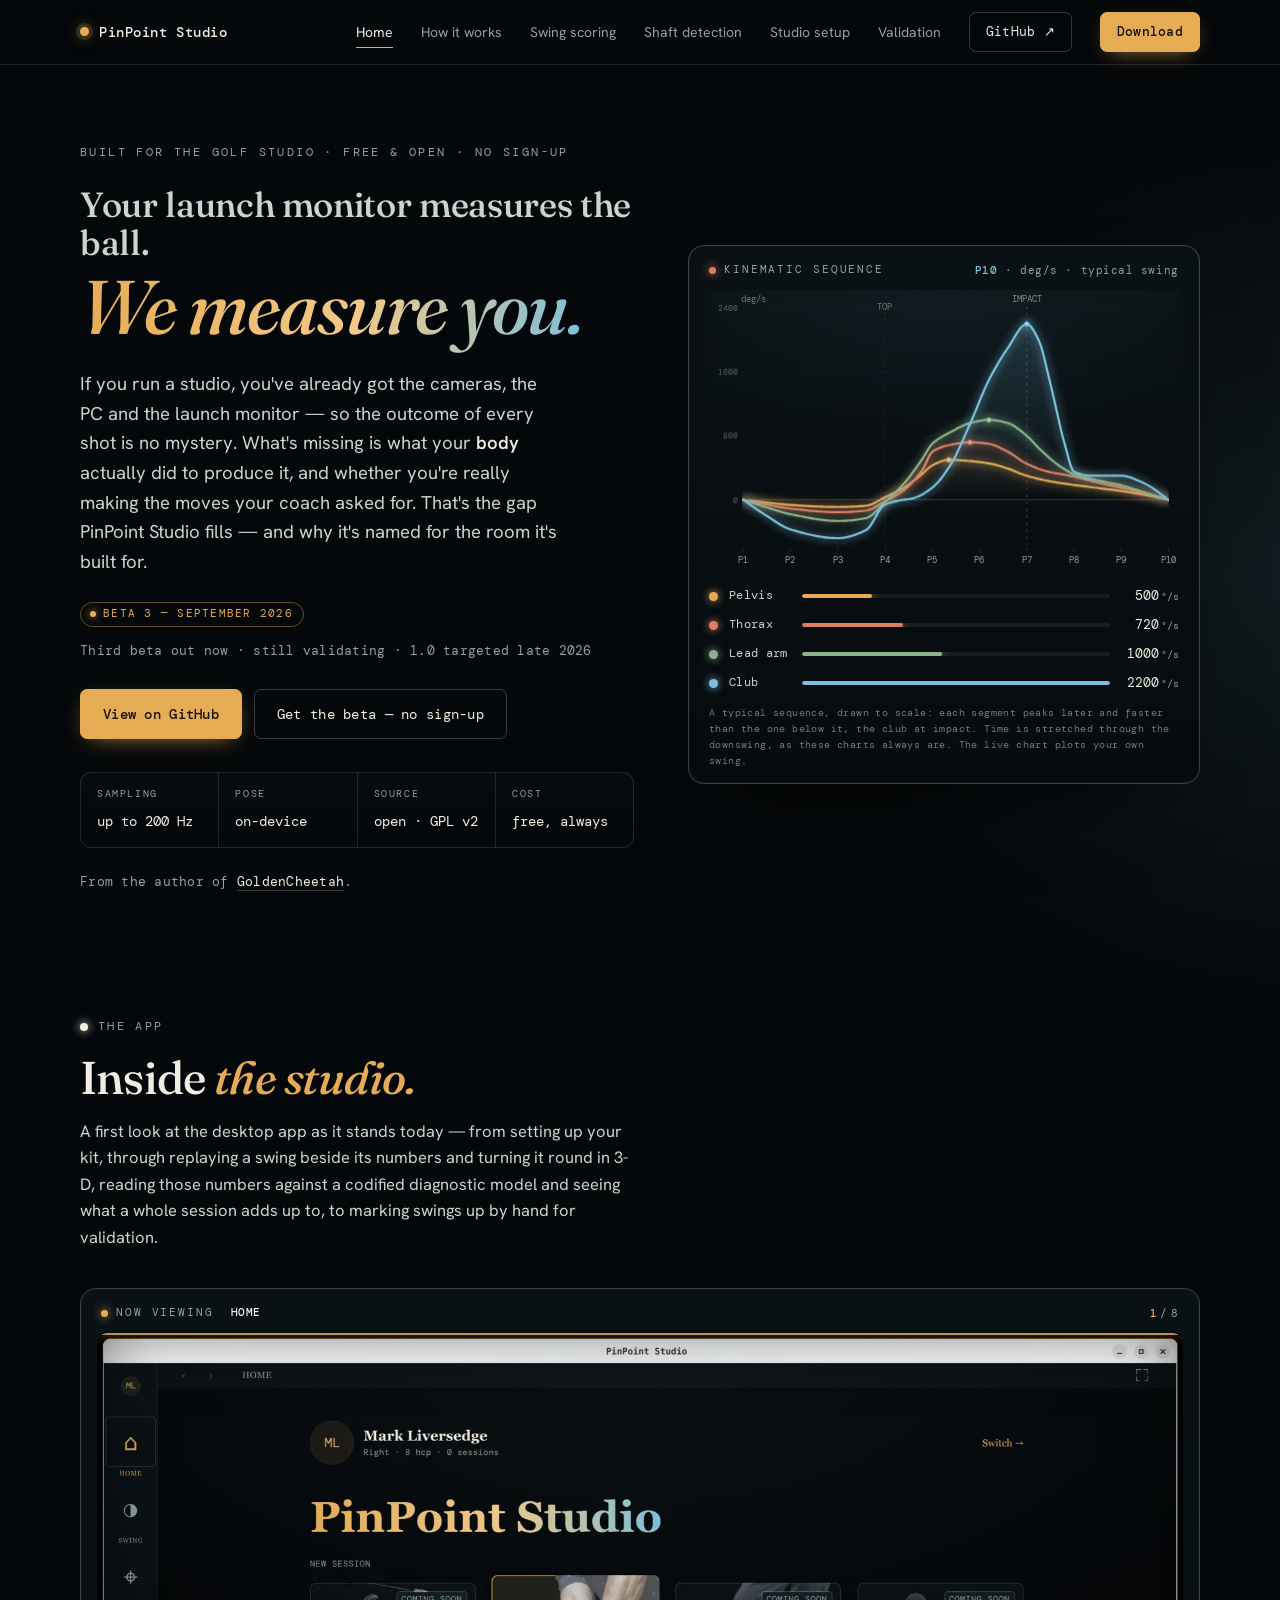
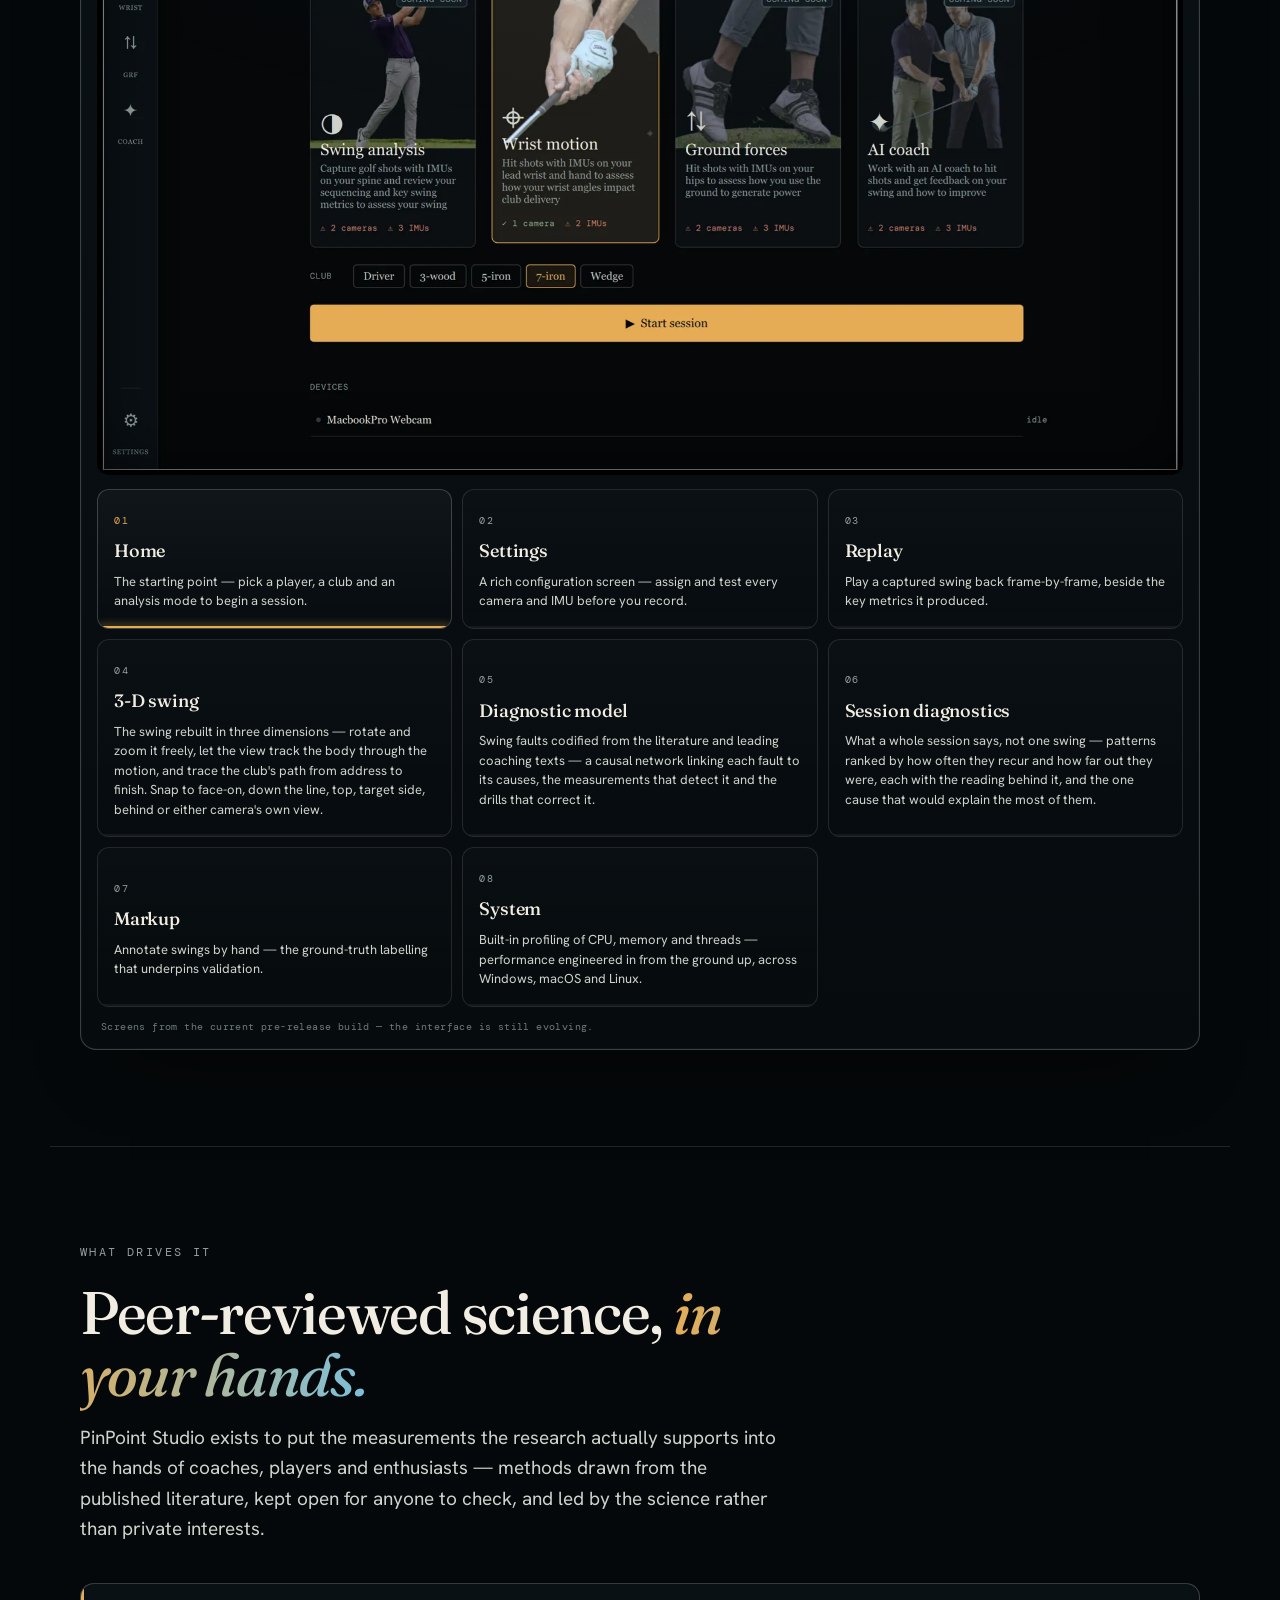
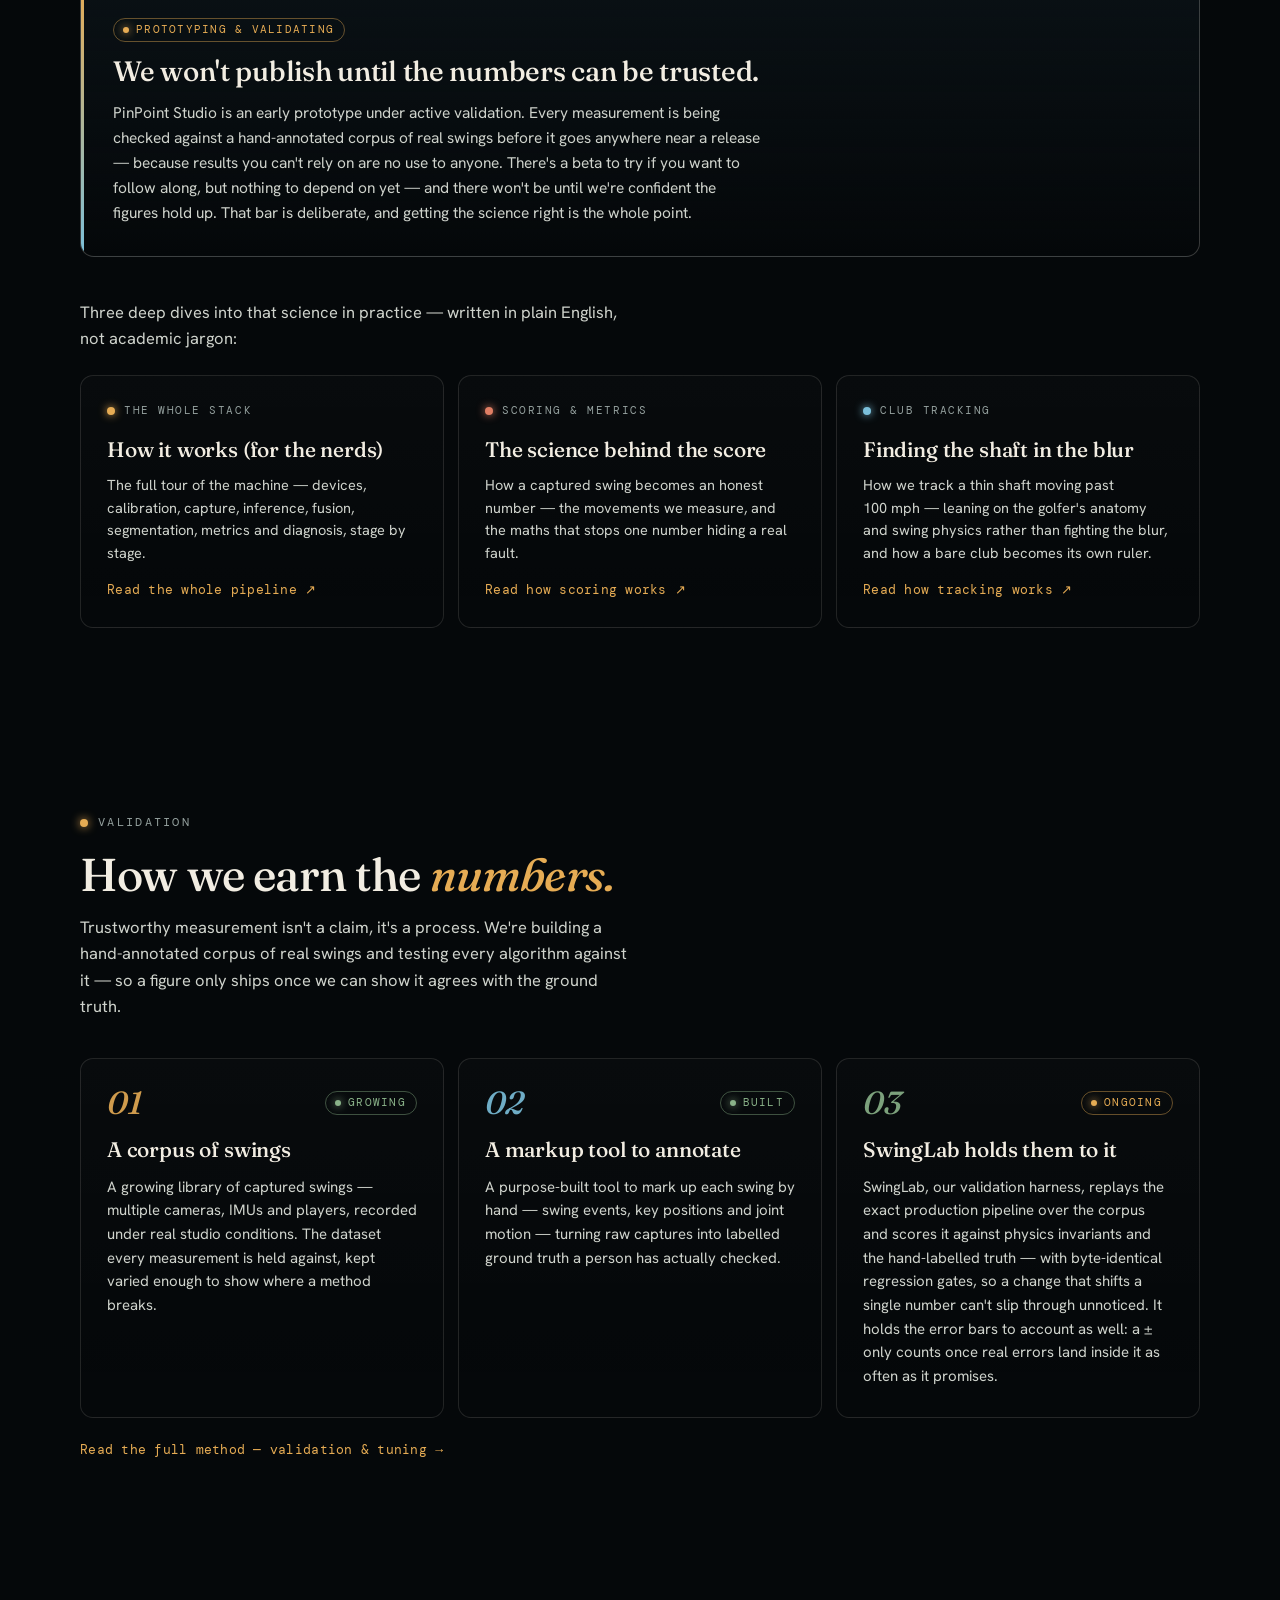
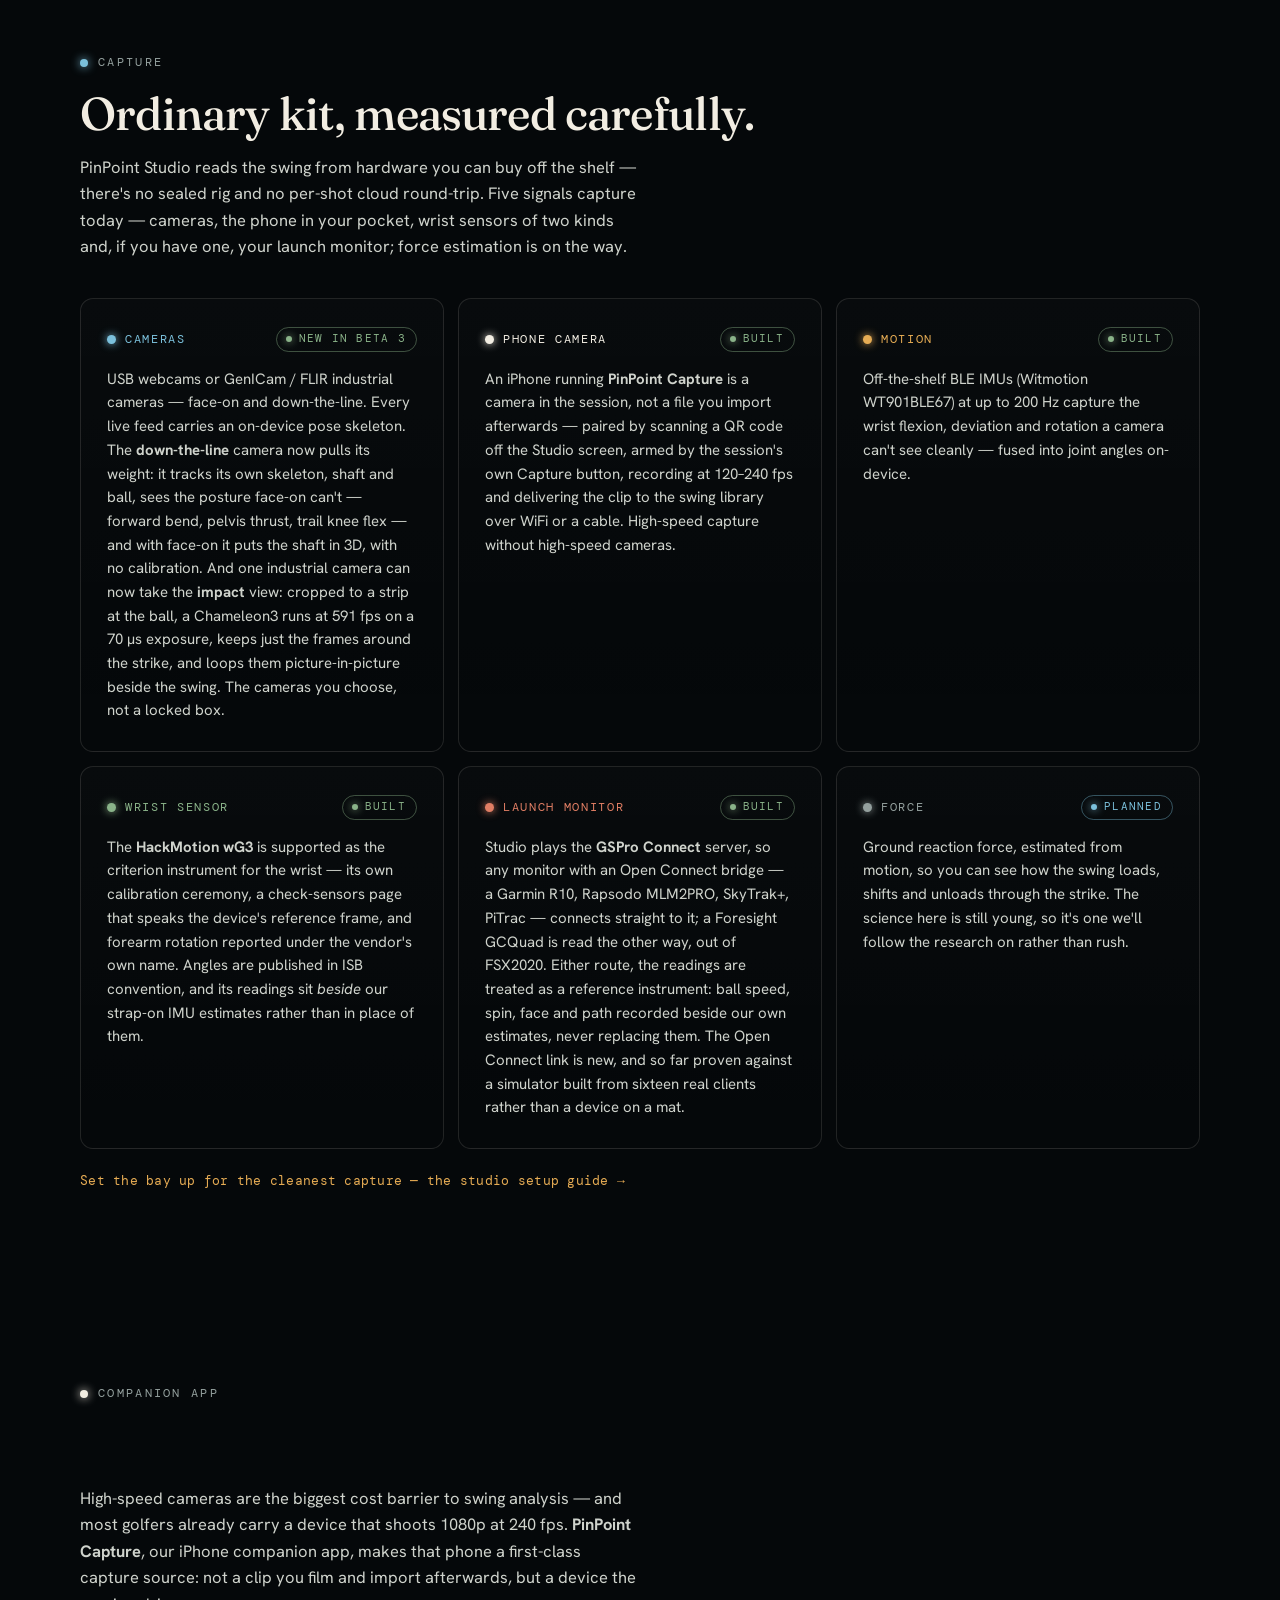
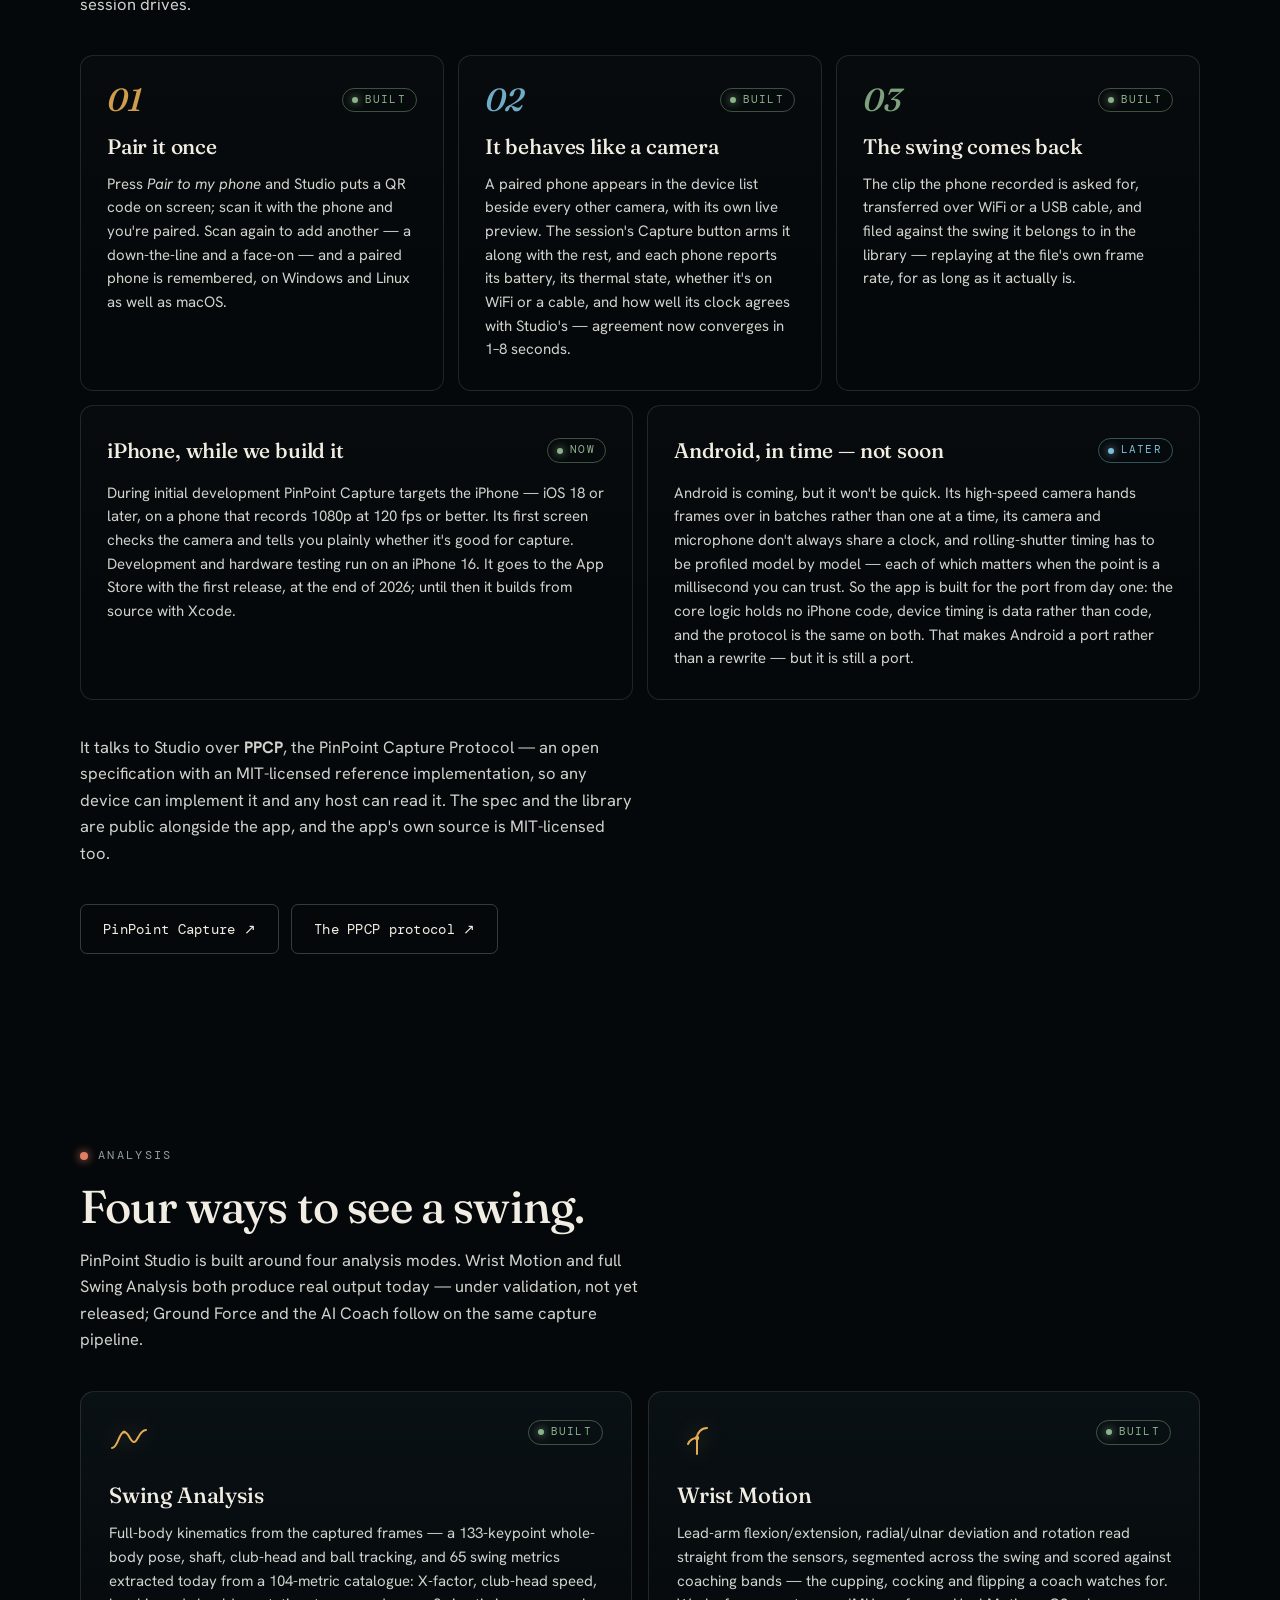
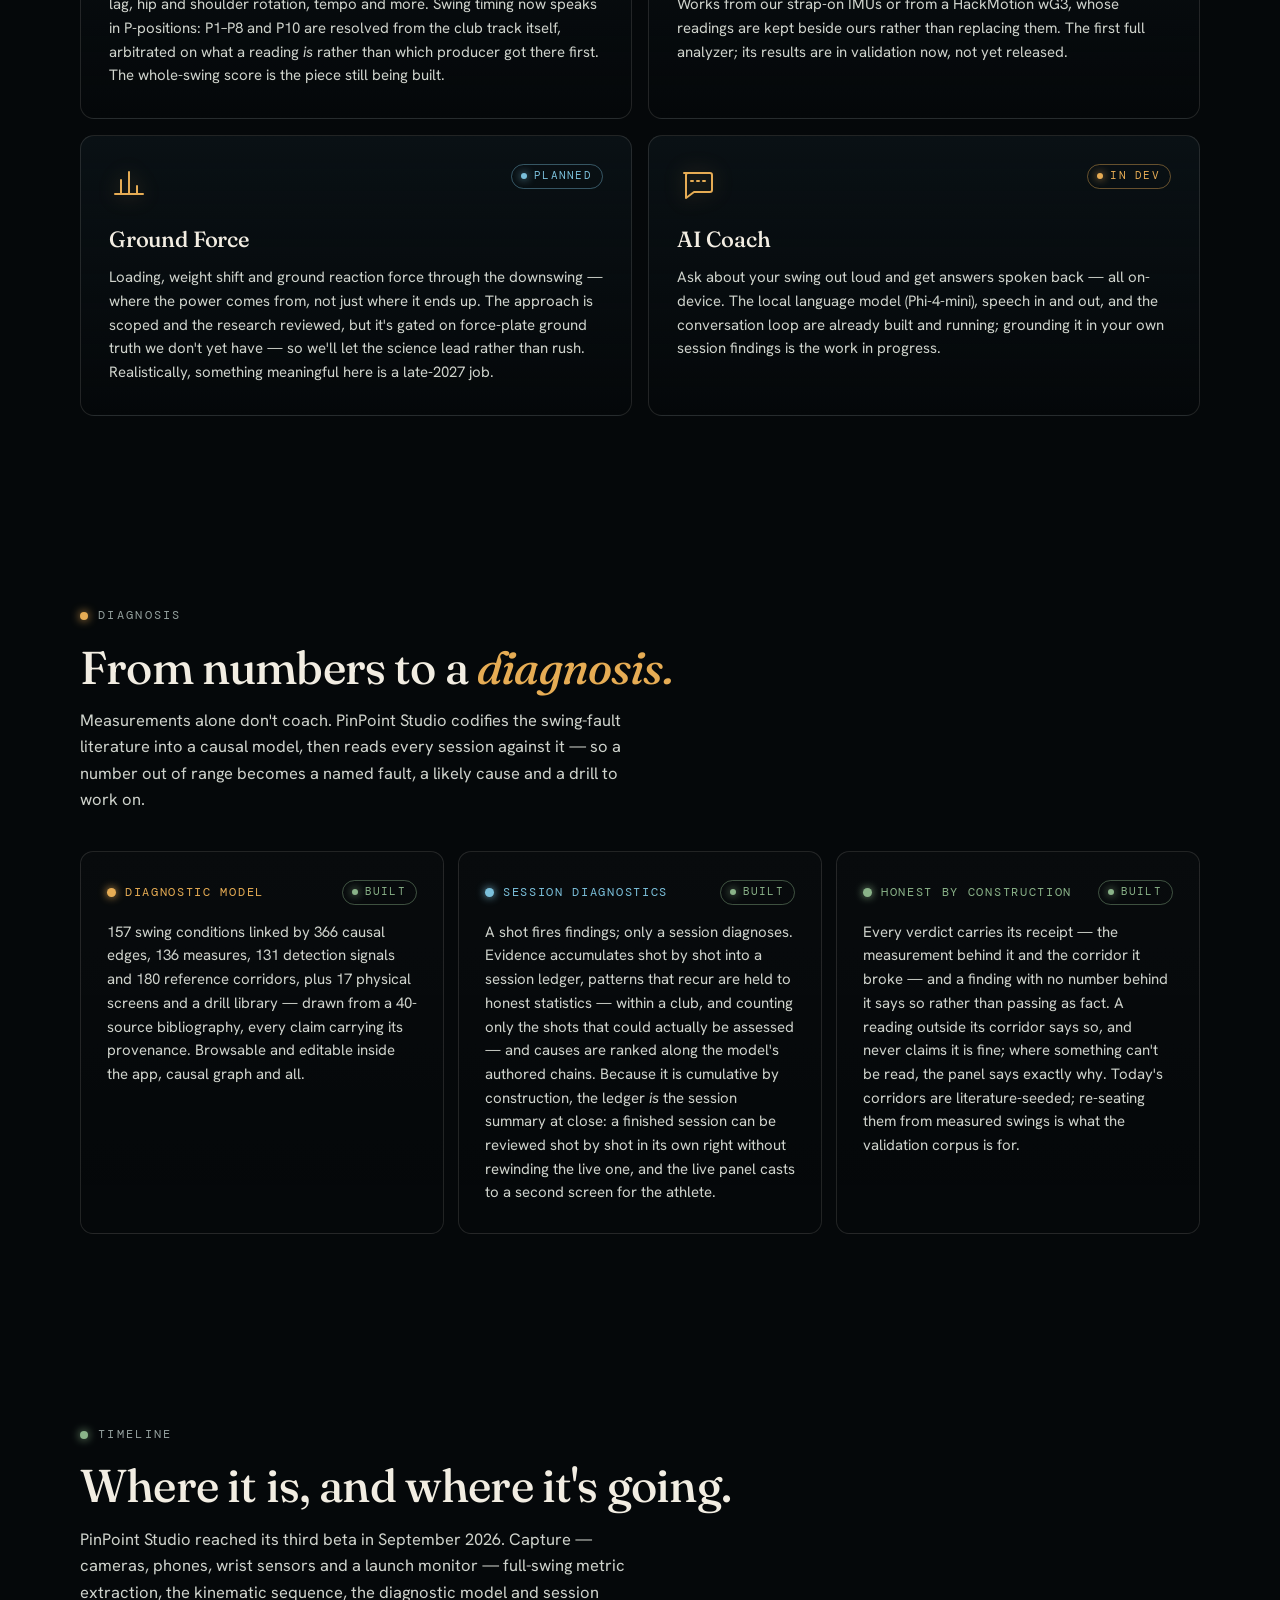
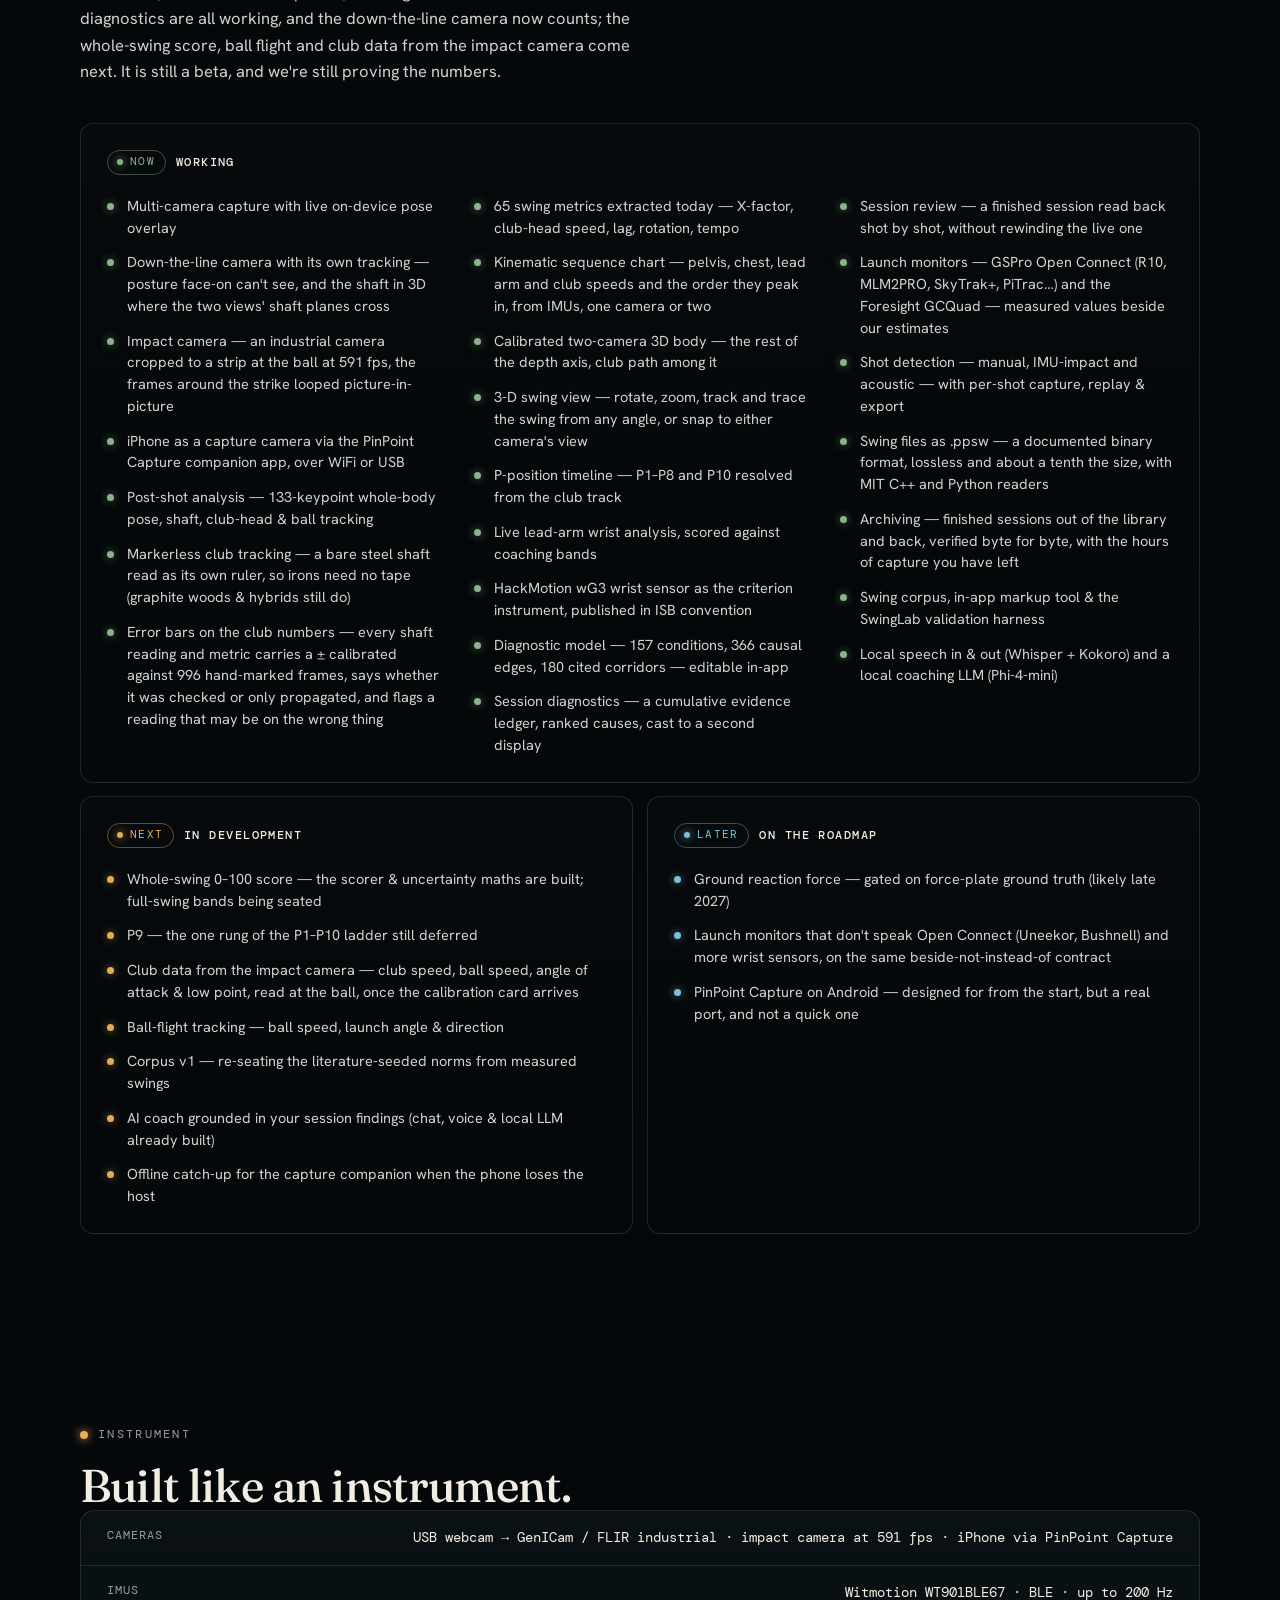
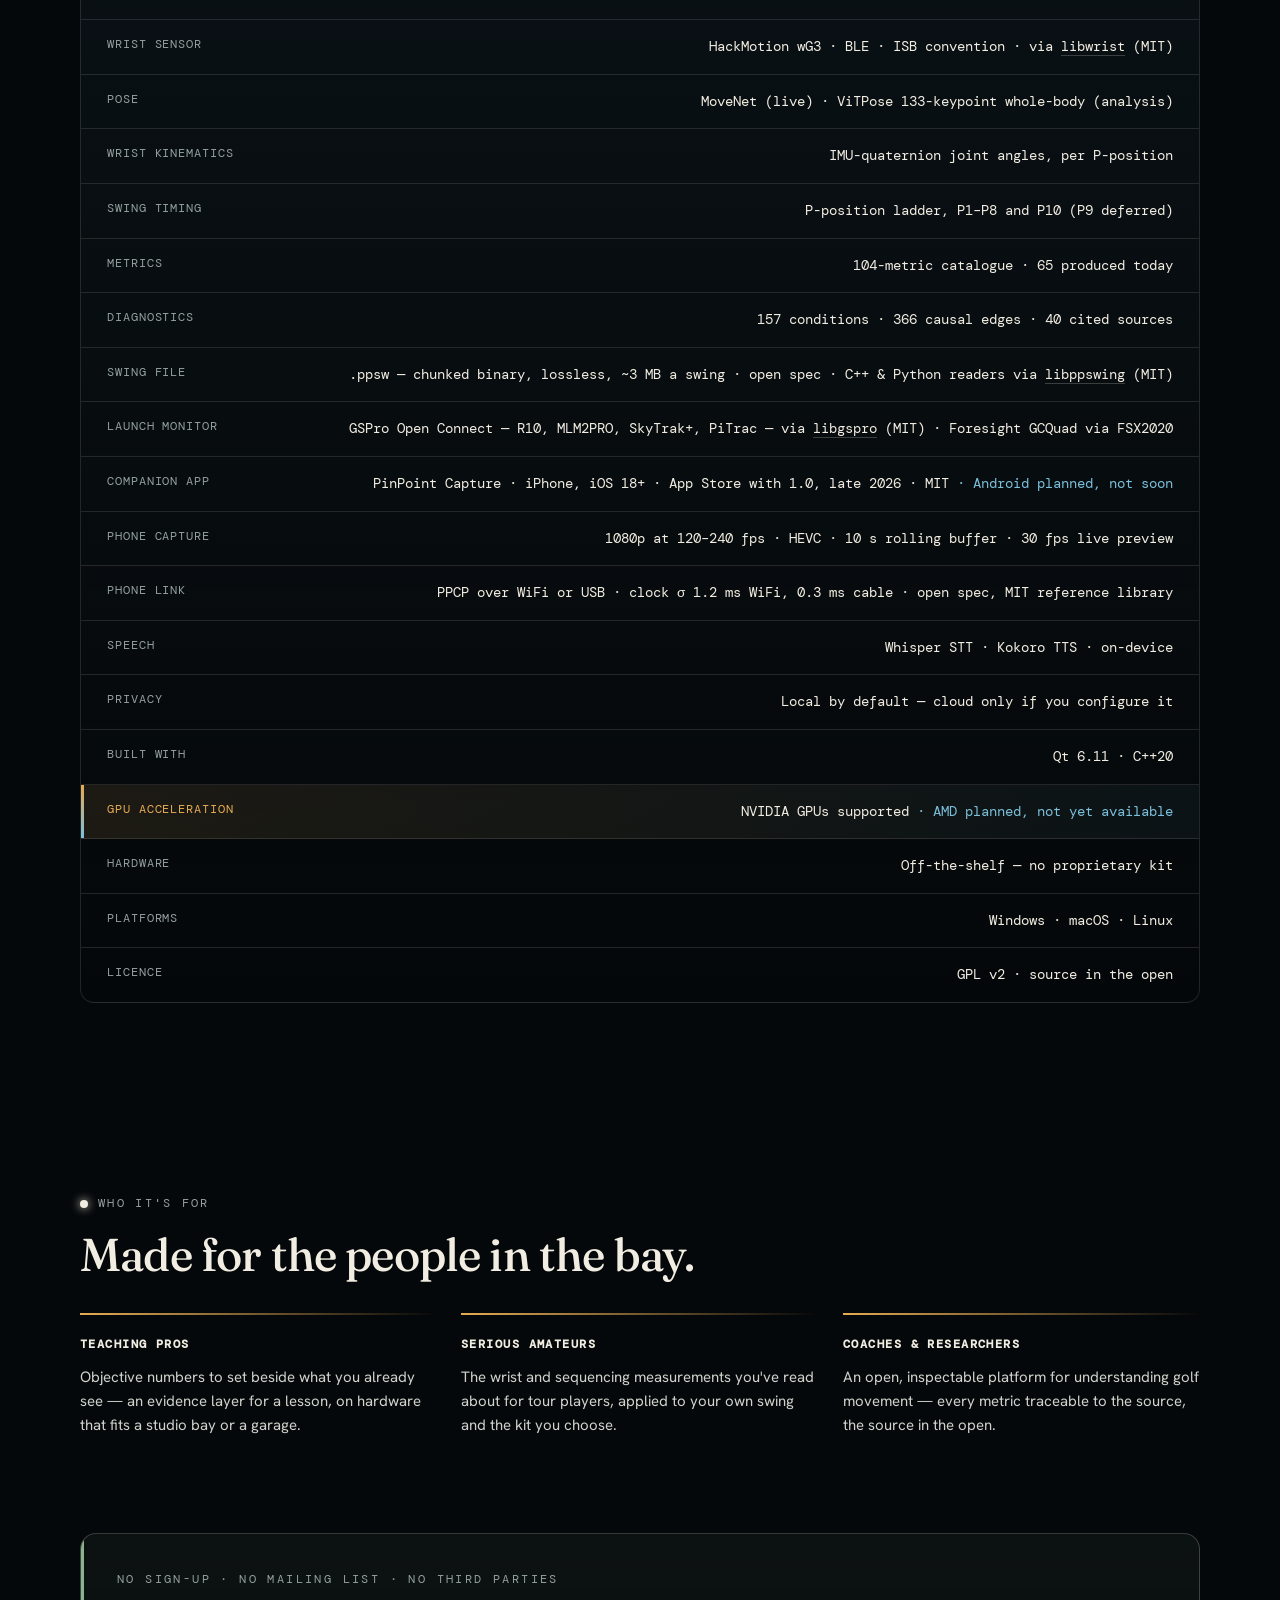
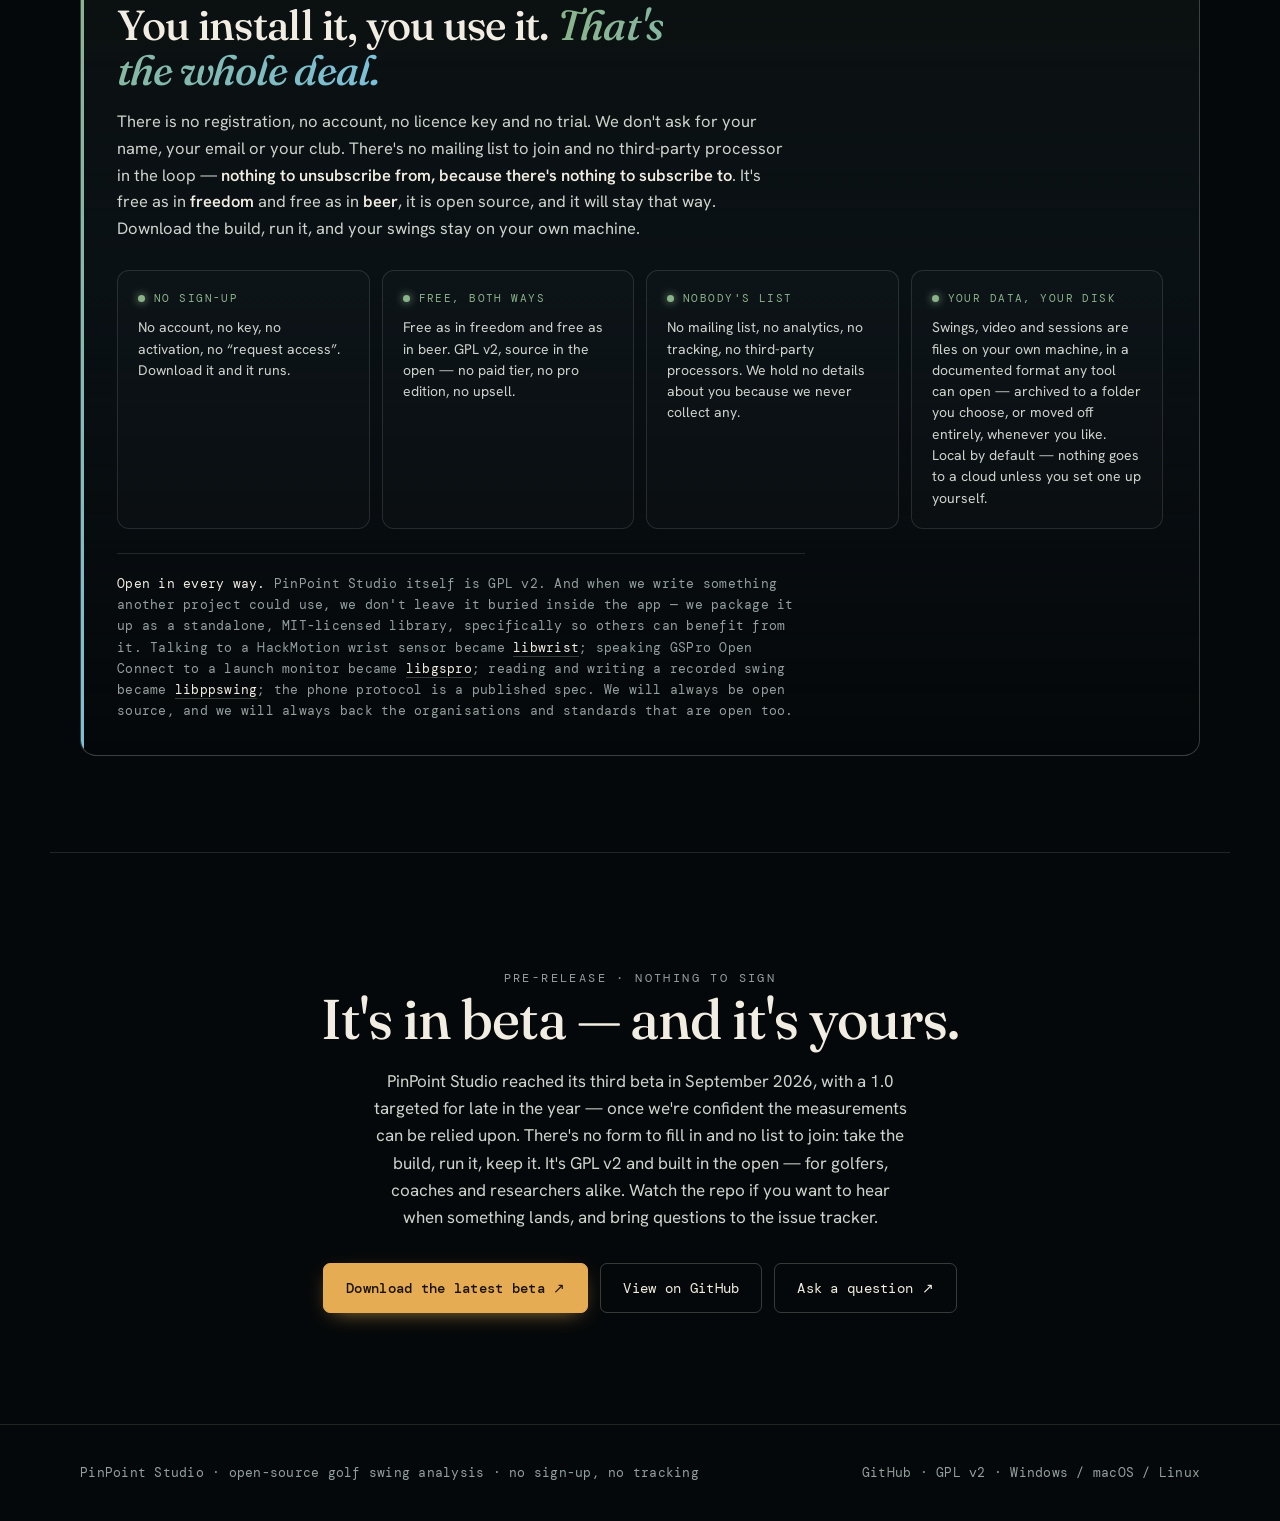
==== commit 9fd44f8f: "Every club number says how far to trust it" ====
--- a/index.html
+++ b/index.html
@@ -587,7 +587,7 @@
       <div class="vstep reveal" style="--d:3">
         <div class="vstep-top"><span class="vnum">03</span><span class="badge dev"><i></i>Ongoing</span></div>
         <h3>SwingLab holds them to it</h3>
-        <p>SwingLab, our validation harness, replays the exact production pipeline over the corpus and scores it against physics invariants and the hand-labelled truth — with byte-identical regression gates, so a change that shifts a single number can't slip through unnoticed.</p>
+        <p>SwingLab, our validation harness, replays the exact production pipeline over the corpus and scores it against physics invariants and the hand-labelled truth — with byte-identical regression gates, so a change that shifts a single number can't slip through unnoticed. It holds the error bars to account as well: a &plusmn; only counts once real errors land inside it as often as it promises.</p>
       </div>
     </div>
     <a class="vlink reveal" style="--d:4" href="science/validation.html">Read the full method — validation &amp; tuning &#8594;</a>
@@ -770,6 +770,7 @@
           <li>iPhone as a capture camera via the PinPoint Capture companion app, over WiFi or USB</li>
           <li>Post-shot analysis — 133-keypoint whole-body pose, shaft, club-head &amp; ball tracking</li>
           <li>Markerless club tracking — a bare steel shaft read as its own ruler, so irons need no tape (graphite woods &amp; hybrids still do)</li>
+          <li>Error bars on the club numbers — every shaft reading and metric carries a &plusmn; calibrated against 996 hand-marked frames, says whether it was checked or only propagated, and flags a reading that may be on the wrong thing</li>
           <li>65 swing metrics extracted today — X-factor, club-head speed, lag, rotation, tempo</li>
           <li>Kinematic sequence chart — pelvis, chest, lead arm and club speeds and the order they peak in, from IMUs, one camera or two</li>
           <li>Calibrated two-camera 3D body — the rest of the depth axis, club path among it</li>
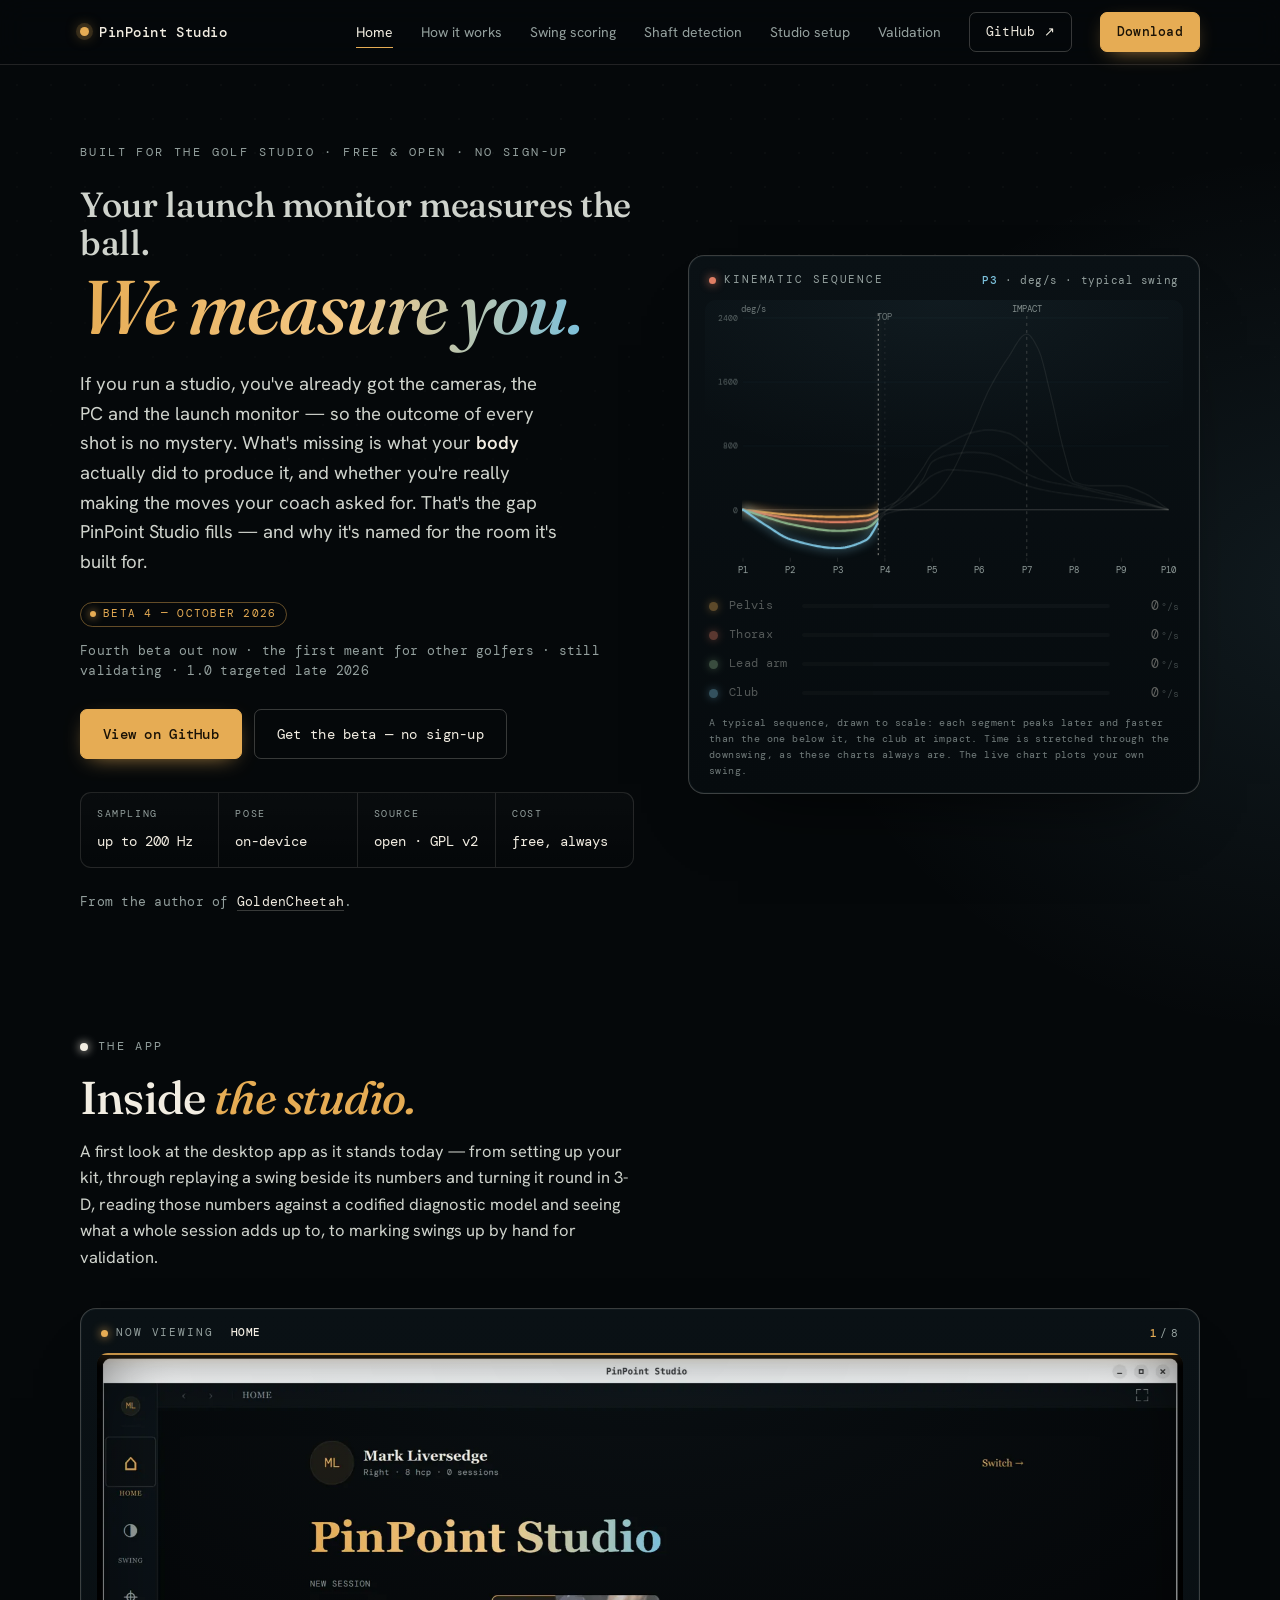
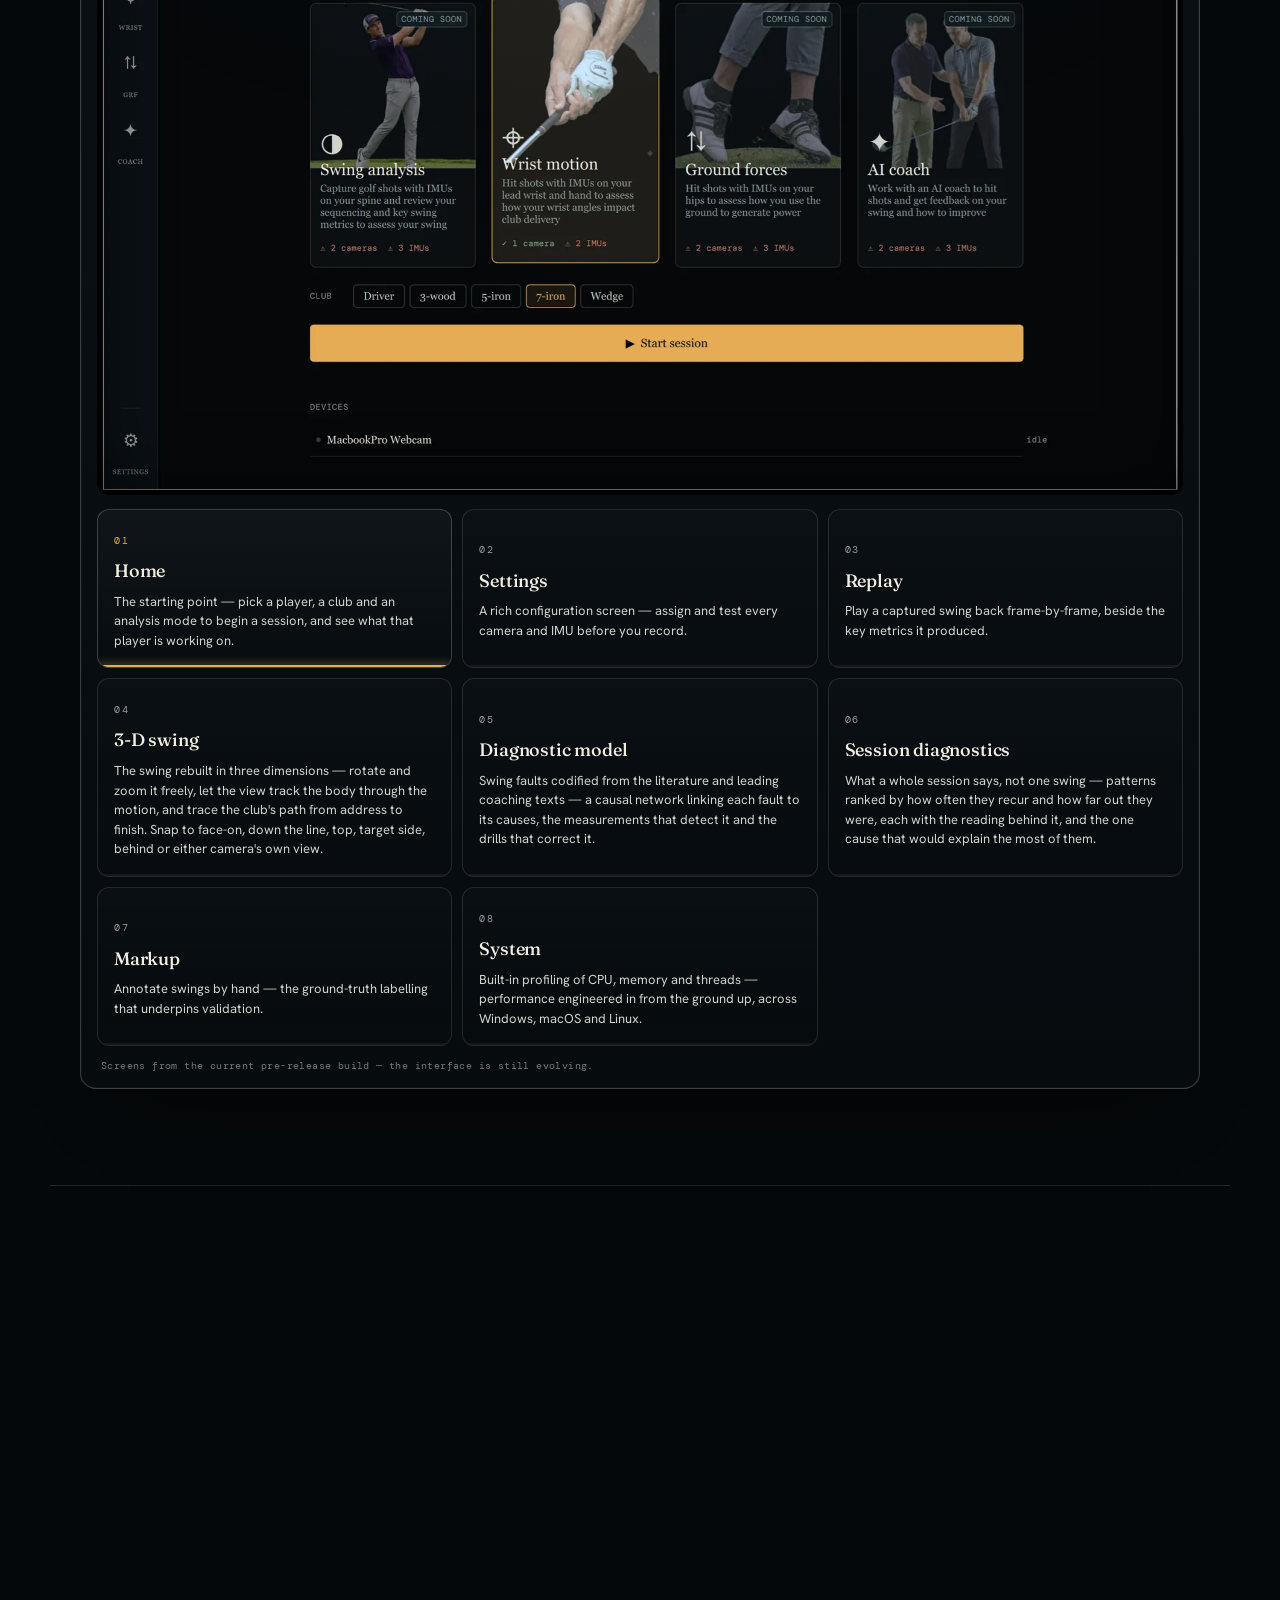
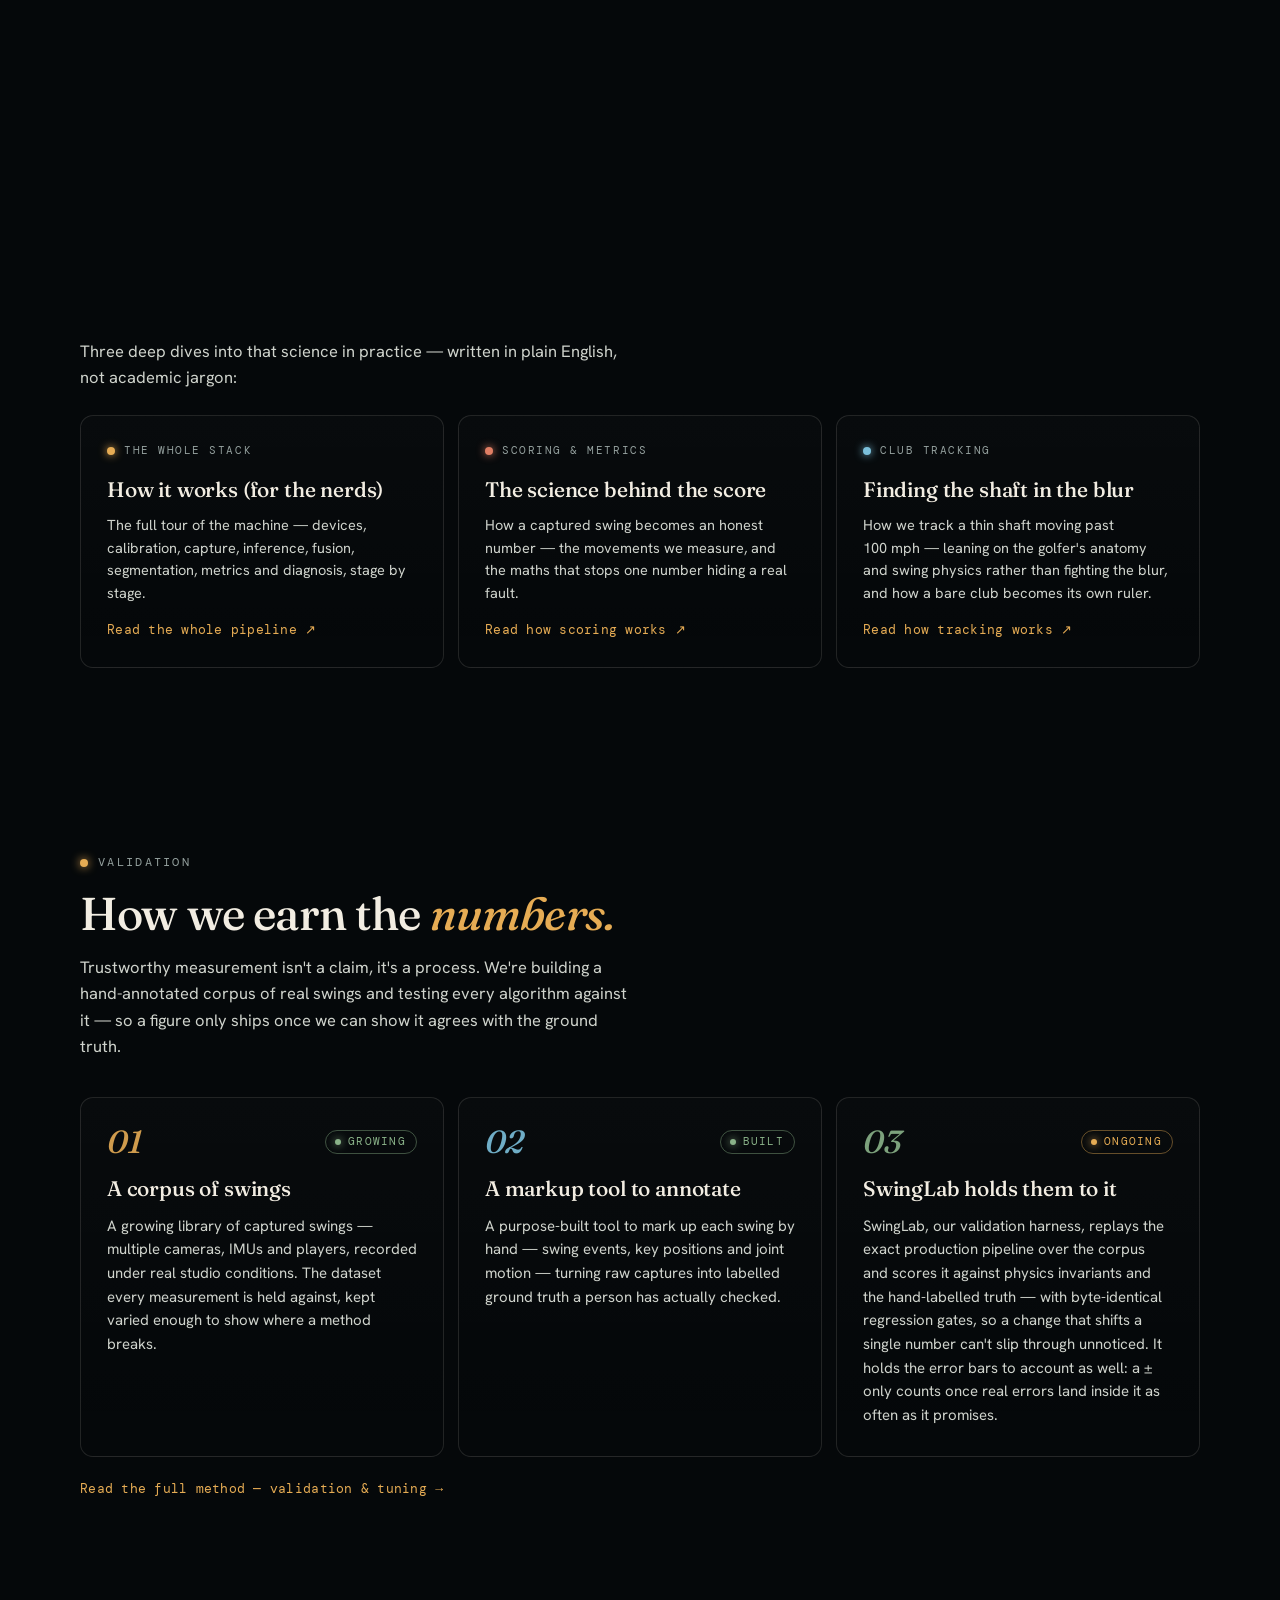
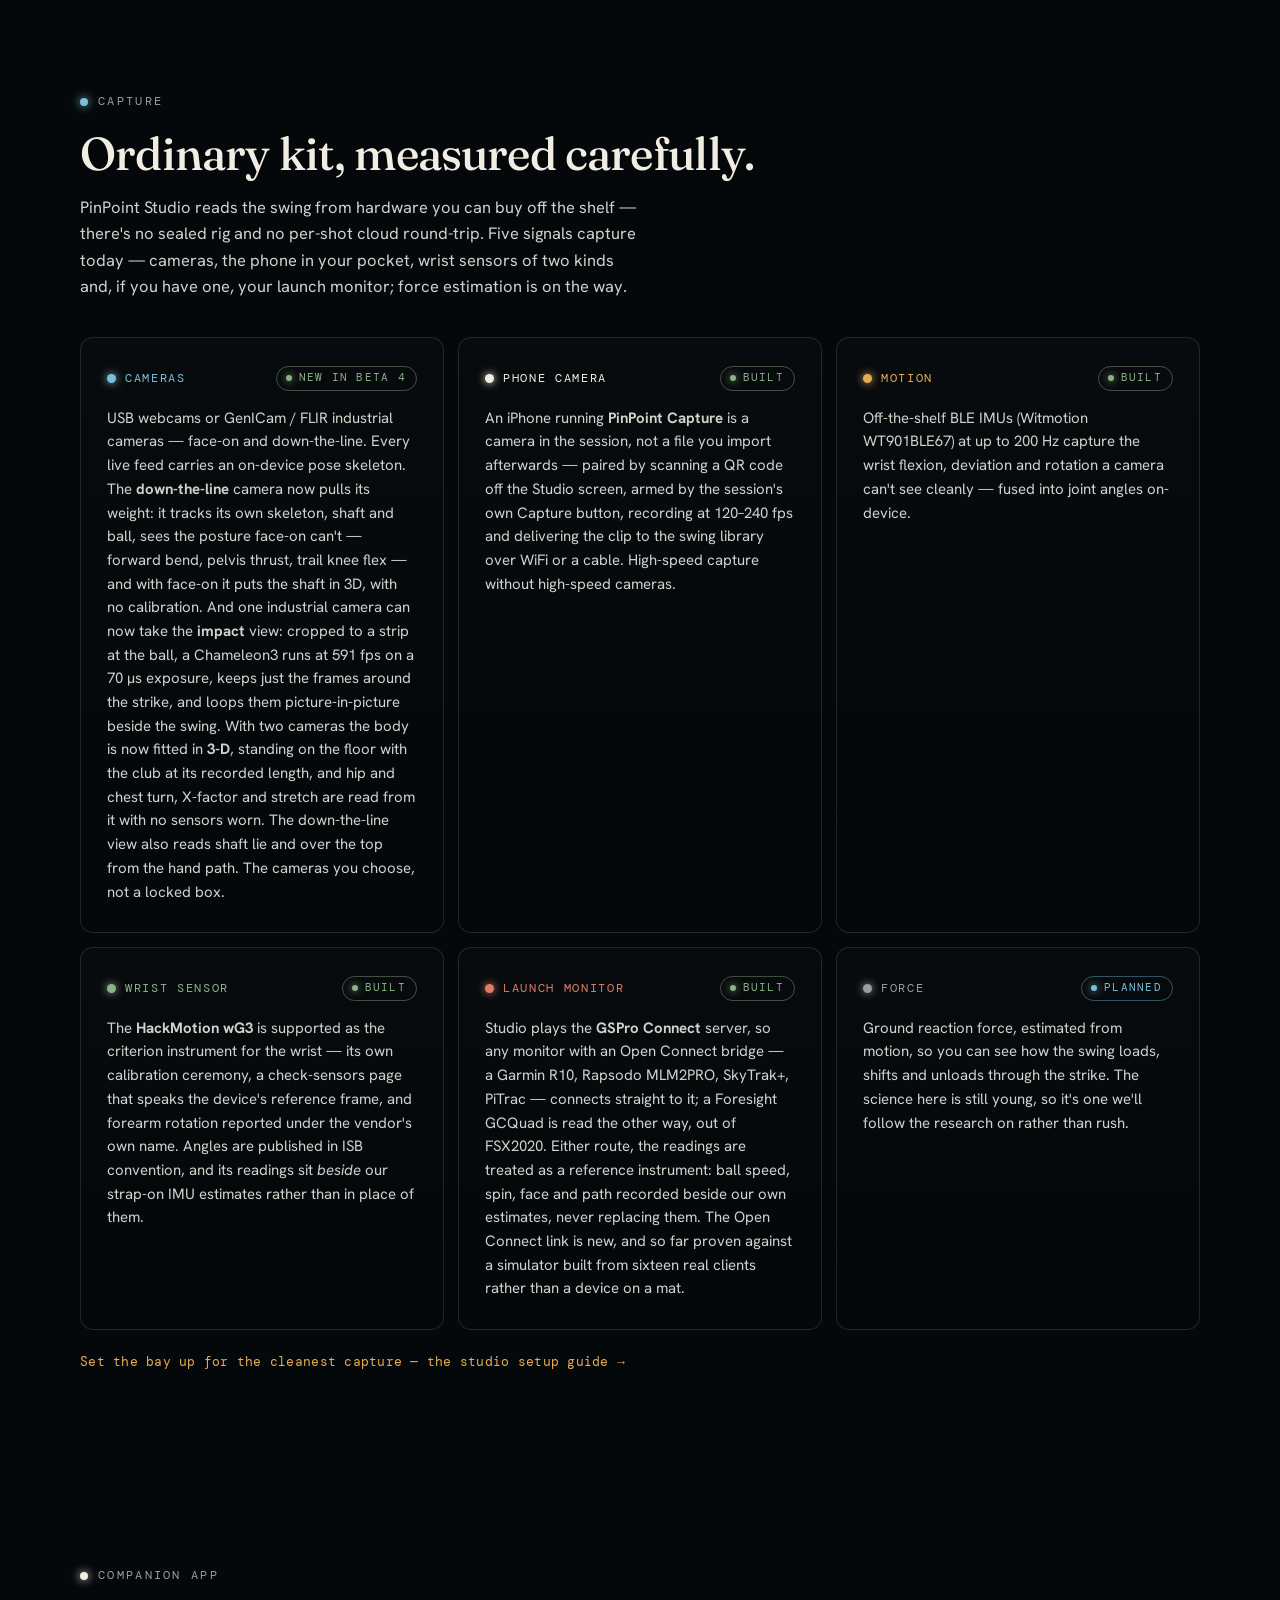
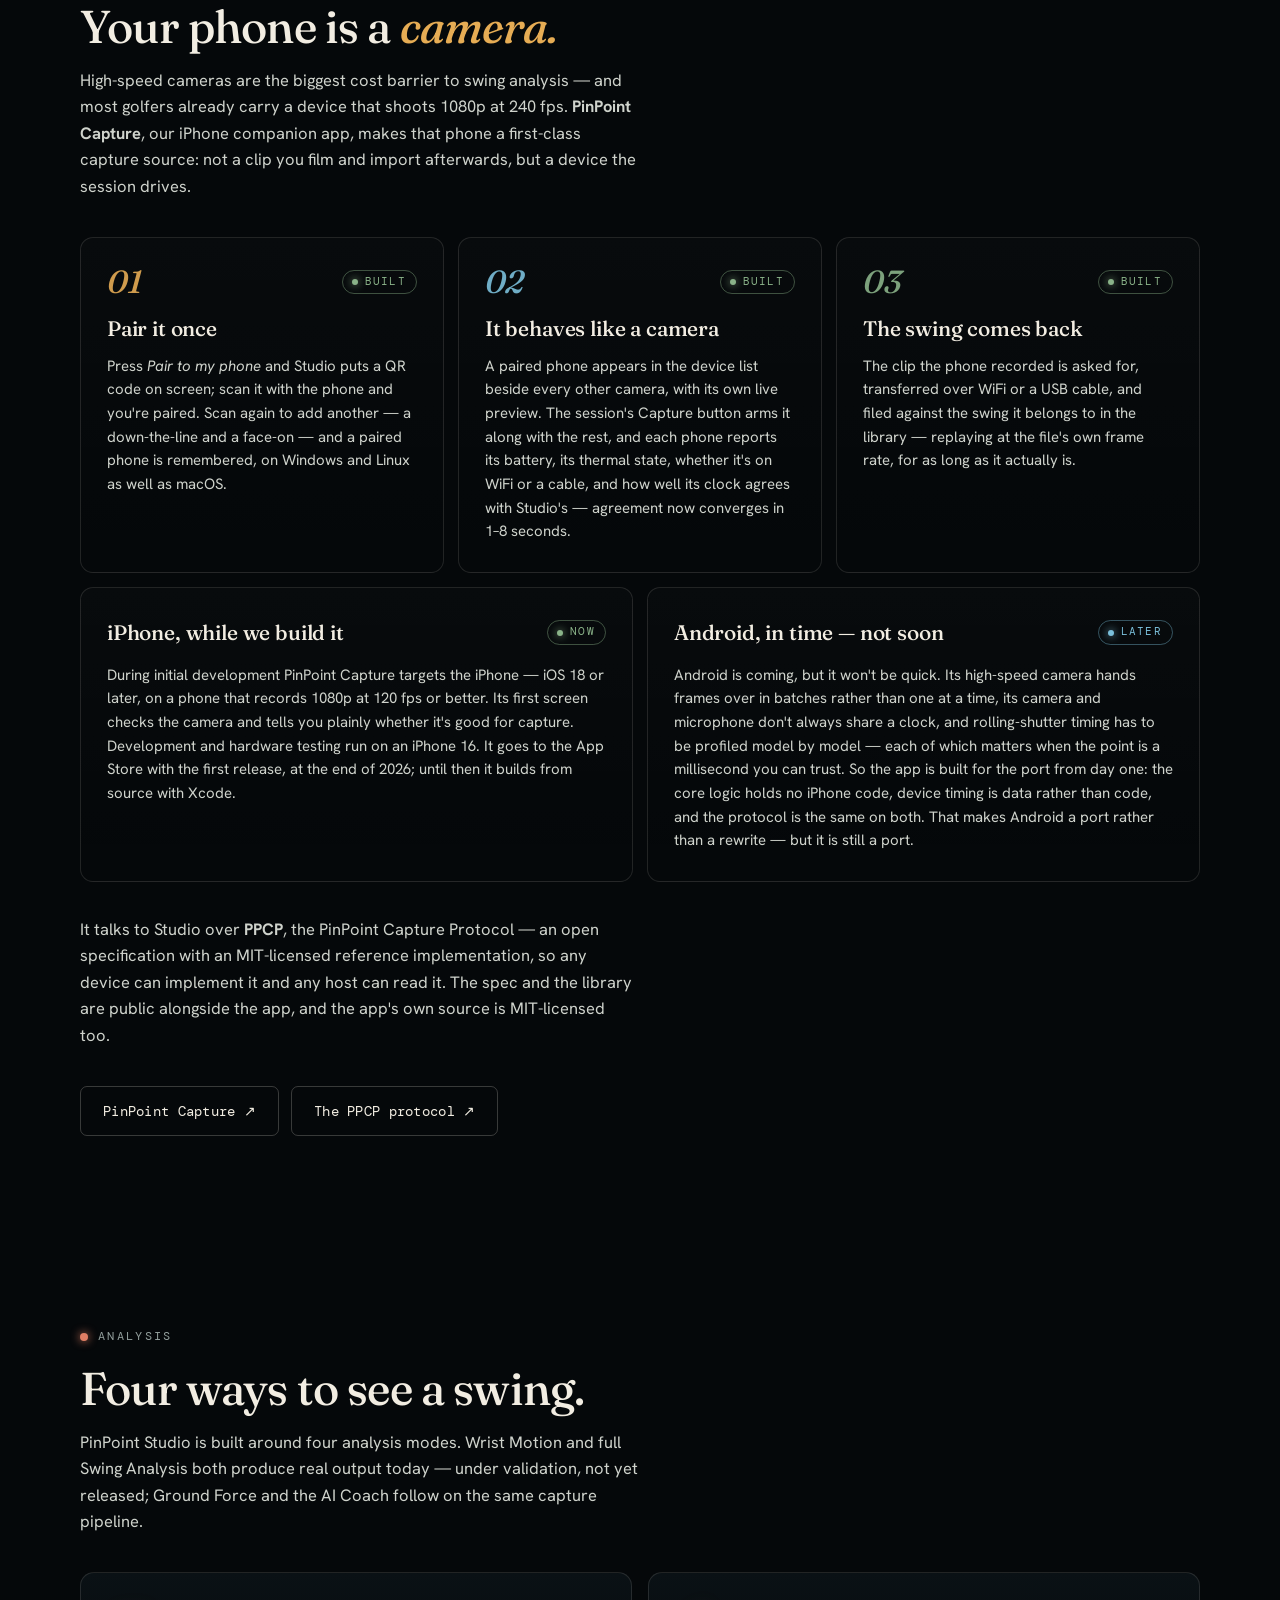
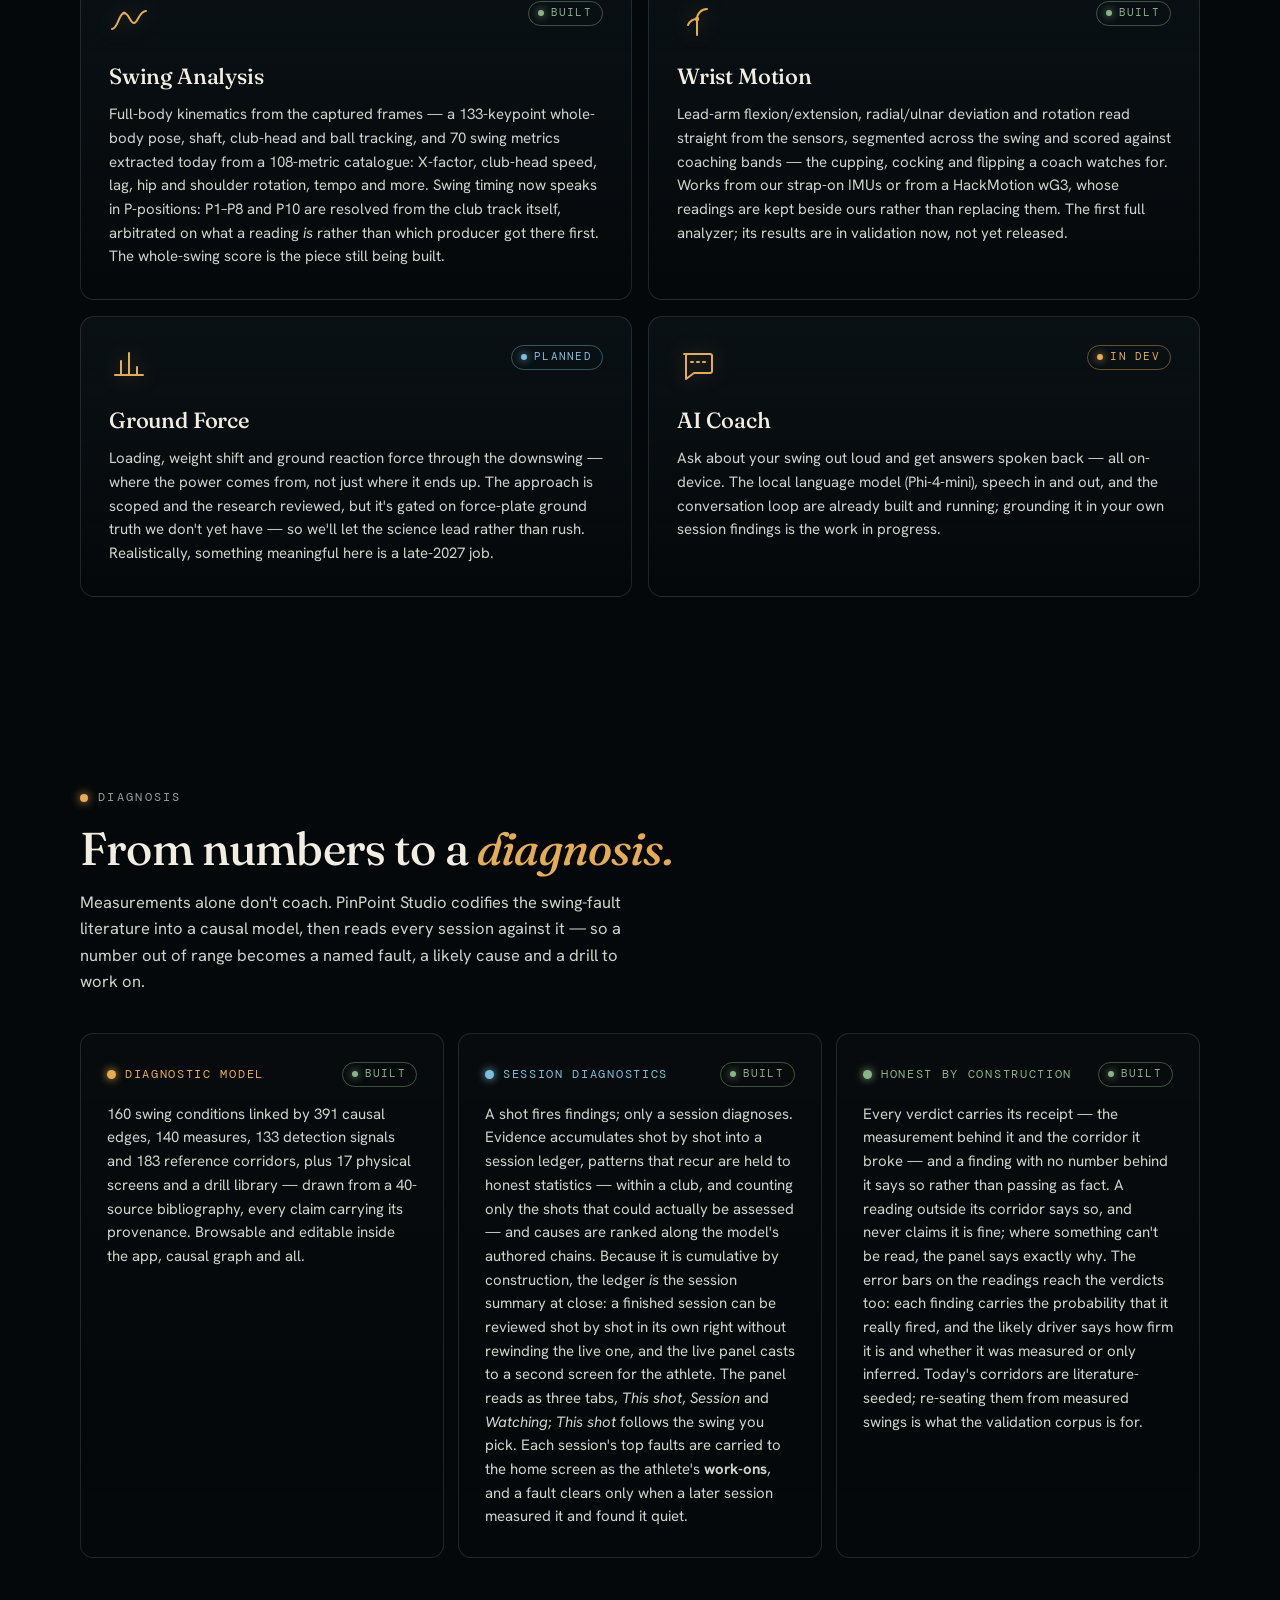
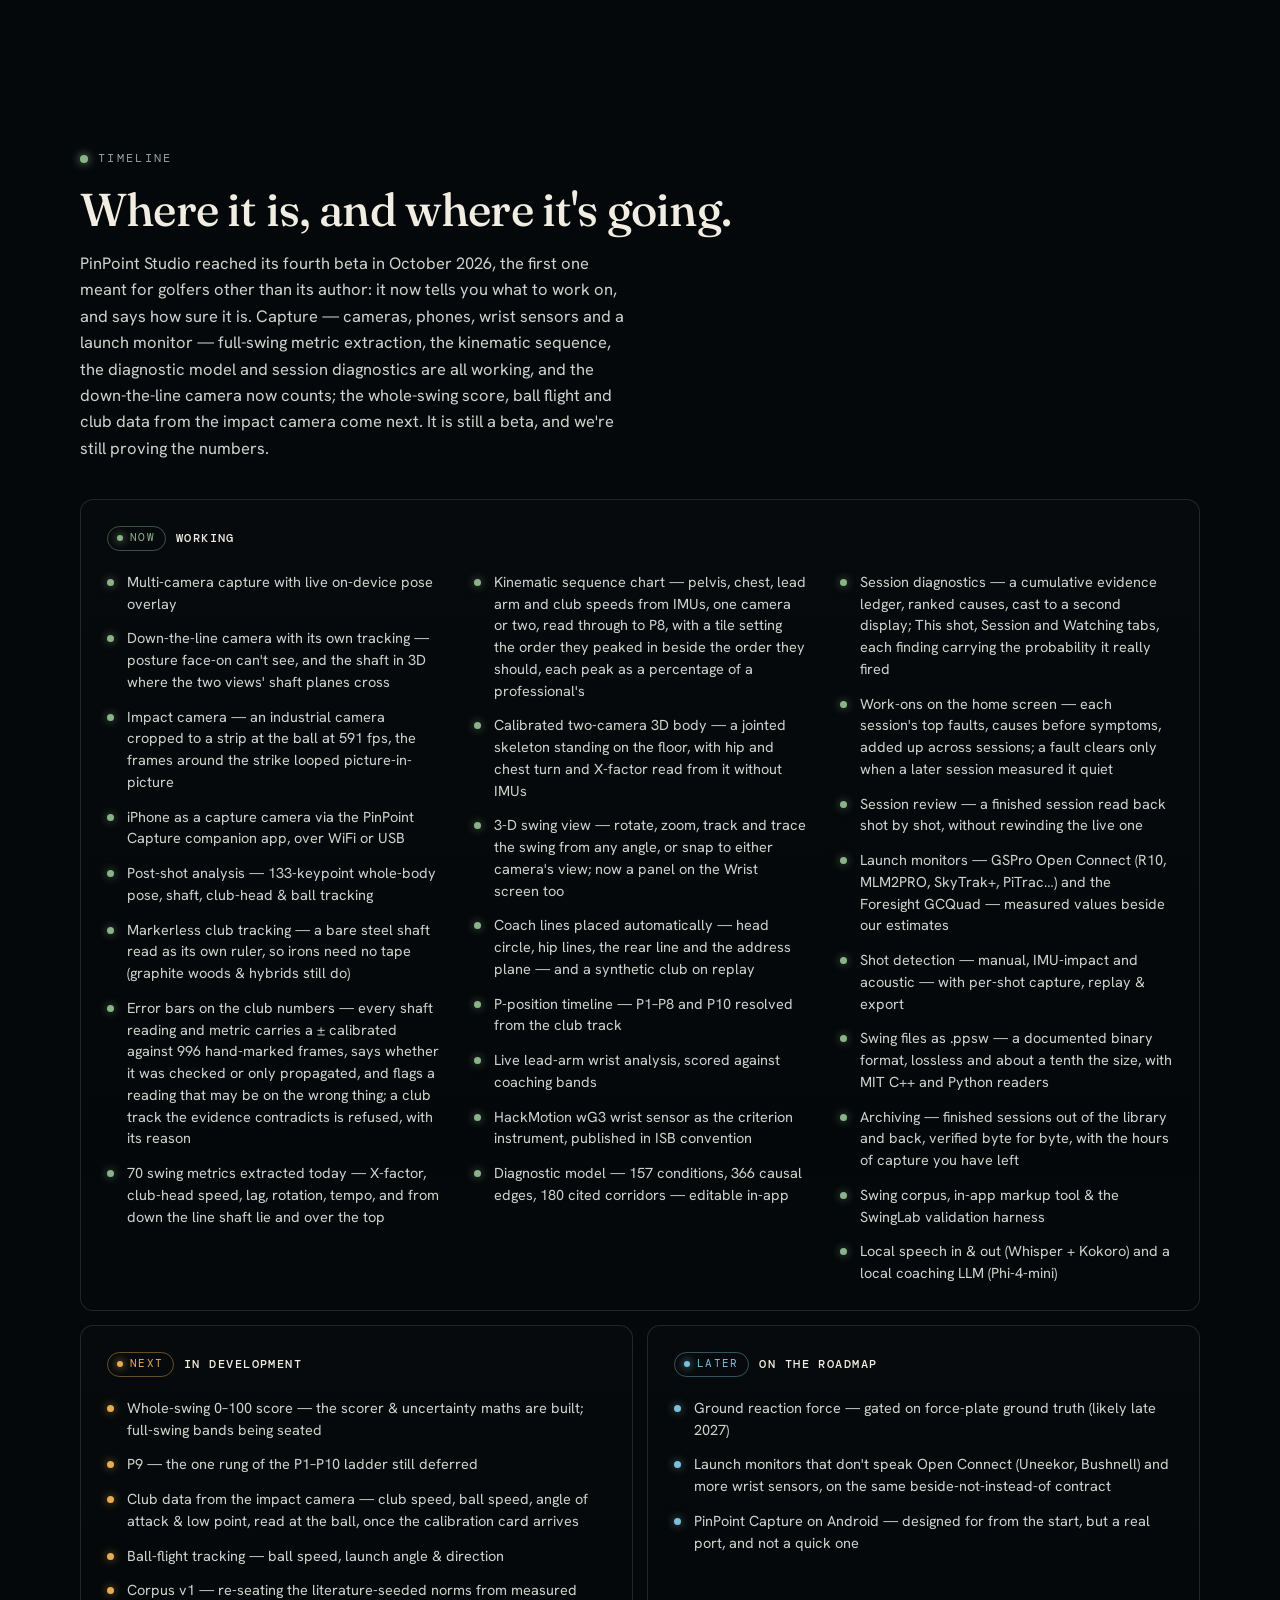
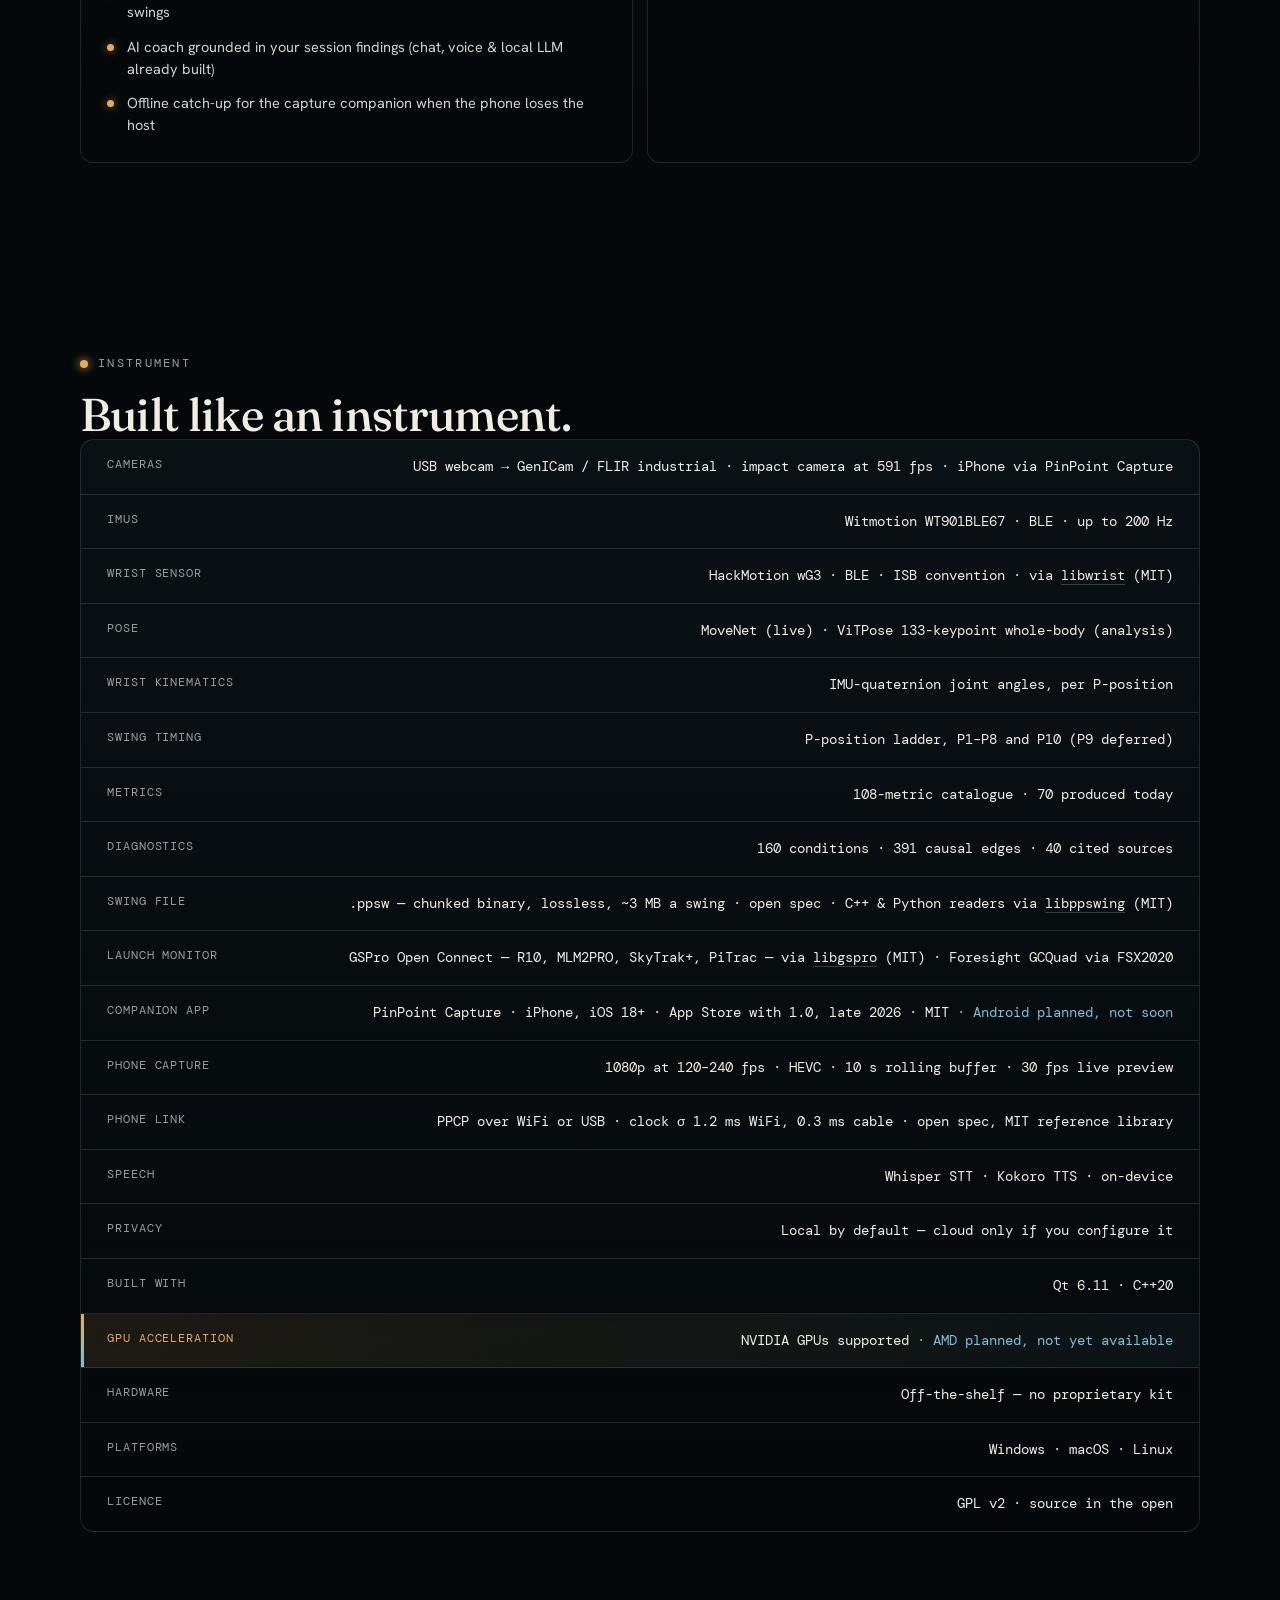
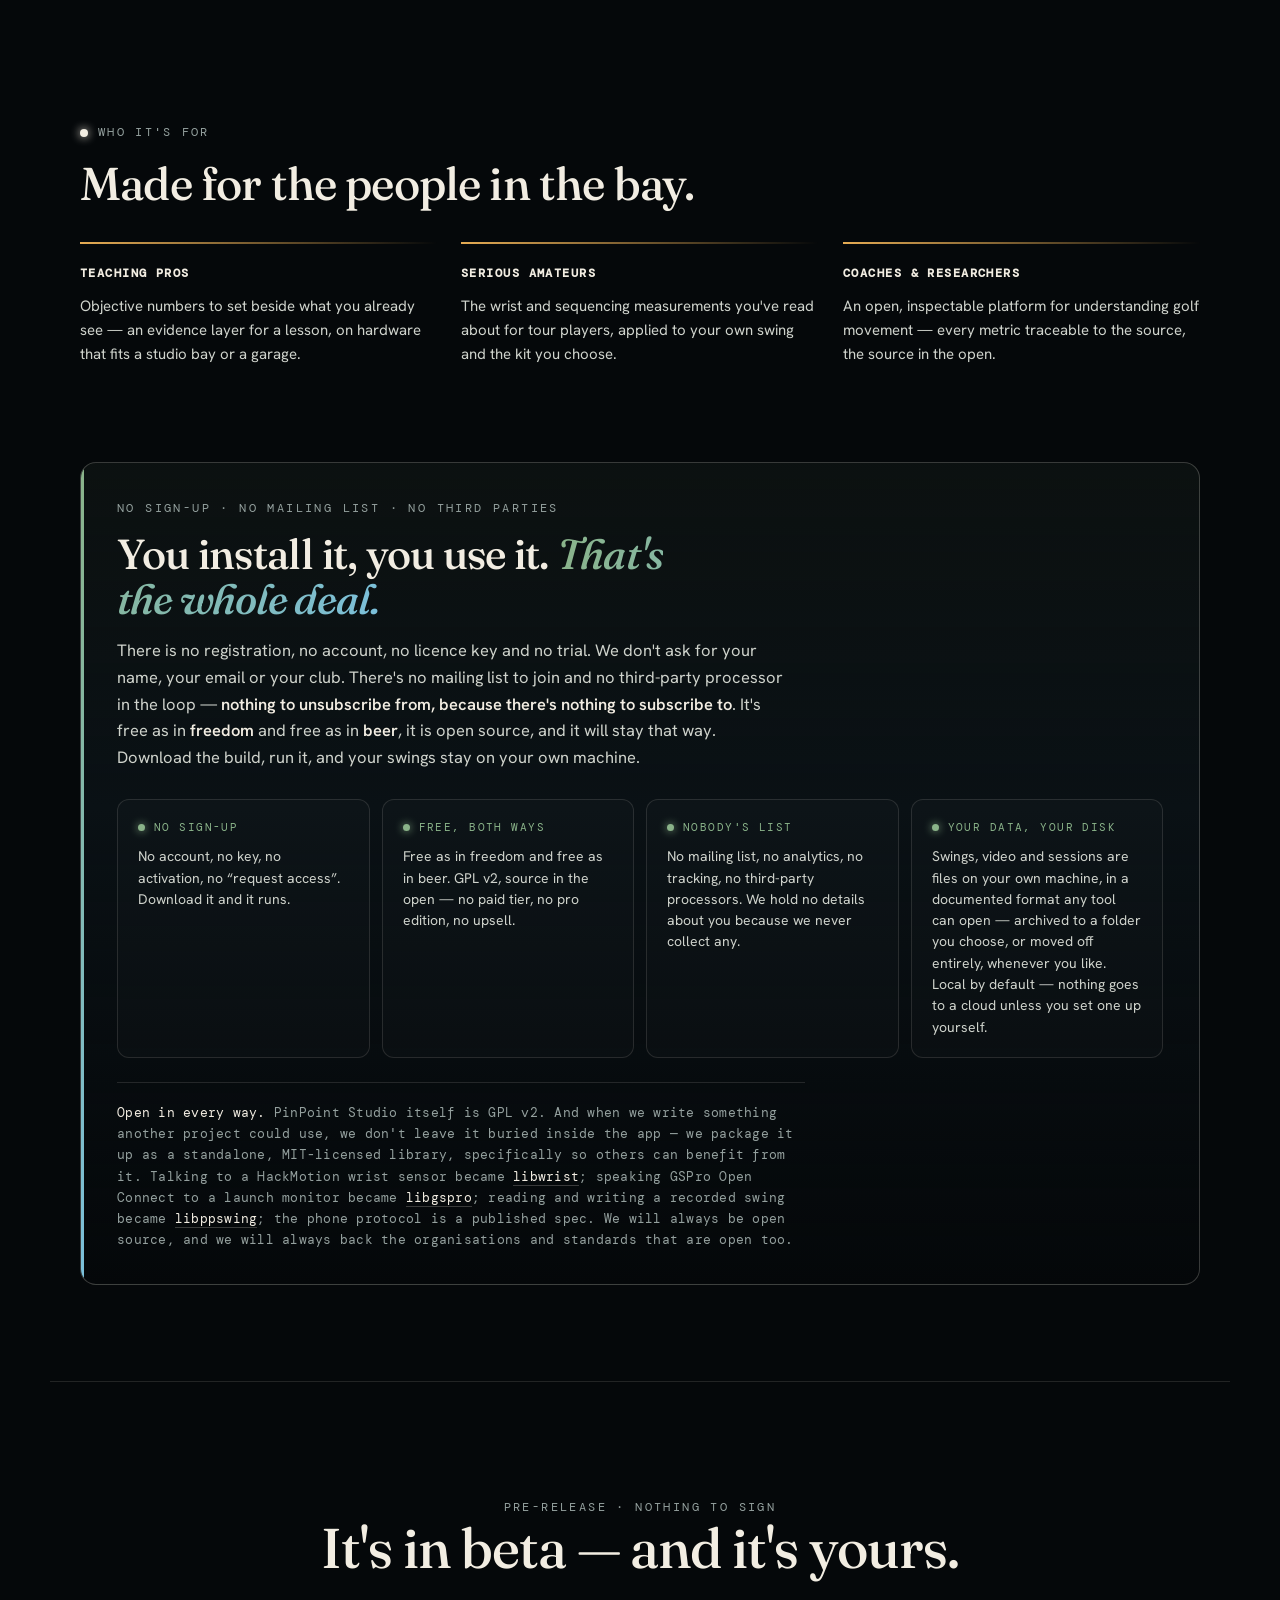
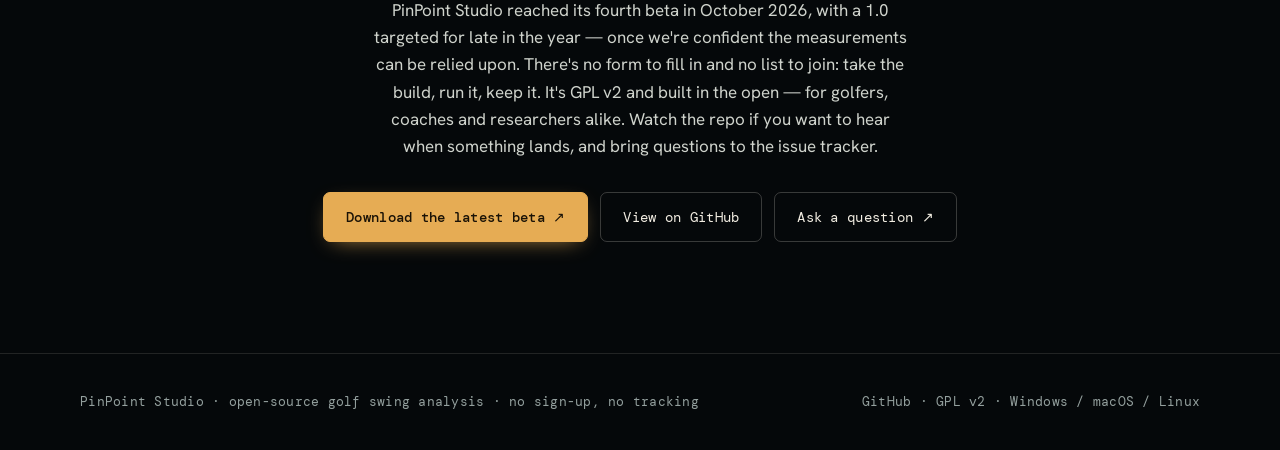
==== commit 111fcaf8: "Bring the site up to beta 4 — what to work on, and how sure it is Work-ons, the three-tab diagnostic" ====
--- a/index.html
+++ b/index.html
@@ -434,8 +434,8 @@
         <h1 class="reveal" style="--d:1"><span class="small">Your launch monitor measures the ball.</span><em>We measure you.</em></h1>
         <p class="lede reveal" style="--d:2">If you run a studio, you've already got the cameras, the PC and the launch monitor — so the outcome of every shot is no mystery. What's missing is what your <strong>body</strong> actually did to produce it, and whether you're really making the moves your coach asked for. That's the gap PinPoint Studio fills — and why it's named for the room it's built for.</p>
         <p class="status-line reveal" style="--d:3">
-          <span class="badge dev"><i></i>Beta 3 — September 2026</span>
-          <span>Third beta out now · still validating · 1.0 targeted late 2026</span>
+          <span class="badge dev"><i></i>Beta 4 — October 2026</span>
+          <span>Fourth beta out now · the first meant for other golfers · still validating · 1.0 targeted late 2026</span>
         </p>
         <div class="cta-row reveal" style="--d:4">
           <a class="btn solid" href="https://github.com/PinPoint-Golf/PinPointStudio" target="_blank" rel="noopener">View on GitHub</a>
@@ -491,7 +491,7 @@
       <div class="tourbar">
         <button type="button" class="tstep" data-mode="Home" style="--c:#E6AC54" aria-current="true">
           <span class="tnum">01</span><h4>Home</h4>
-          <p>The starting point — pick a player, a club and an analysis mode to begin a session.</p>
+          <p>The starting point — pick a player, a club and an analysis mode to begin a session, and see what that player is working on.</p>
           <span class="tprog"><i></i></span>
         </button>
         <button type="button" class="tstep" data-mode="Settings" style="--c:#7BC0DB" aria-current="false">
@@ -602,9 +602,9 @@
       <div class="channel reveal" style="--d:1;--gw:rgba(123,192,219,.10)">
         <div class="ch-top">
           <div class="ch-label" style="color:var(--club)"><i style="background:var(--club)"></i>Cameras</div>
-          <span class="badge now"><i></i>New in beta 3</span>
-        </div>
-        <p>USB webcams or GenICam / FLIR industrial cameras — face-on and down-the-line. Every live feed carries an on-device pose skeleton. The <strong>down-the-line</strong> camera now pulls its weight: it tracks its own skeleton, shaft and ball, sees the posture face-on can't — forward bend, pelvis thrust, trail knee flex — and with face-on it puts the shaft in 3D, with no calibration. And one industrial camera can now take the <strong>impact</strong> view: cropped to a strip at the ball, a Chameleon3 runs at 591 fps on a 70 µs exposure, keeps just the frames around the strike, and loops them picture-in-picture beside the swing. The cameras you choose, not a locked box.</p>
+          <span class="badge now"><i></i>New in beta 4</span>
+        </div>
+        <p>USB webcams or GenICam / FLIR industrial cameras — face-on and down-the-line. Every live feed carries an on-device pose skeleton. The <strong>down-the-line</strong> camera now pulls its weight: it tracks its own skeleton, shaft and ball, sees the posture face-on can't — forward bend, pelvis thrust, trail knee flex — and with face-on it puts the shaft in 3D, with no calibration. And one industrial camera can now take the <strong>impact</strong> view: cropped to a strip at the ball, a Chameleon3 runs at 591 fps on a 70 µs exposure, keeps just the frames around the strike, and loops them picture-in-picture beside the swing. With two cameras the body is now fitted in <strong>3-D</strong>, standing on the floor with the club at its recorded length, and hip and chest turn, X-factor and stretch are read from it with no sensors worn. The down-the-line view also reads shaft lie and over the top from the hand path. The cameras you choose, not a locked box.</p>
       </div>
       <div class="channel reveal" style="--d:2;--gw:rgba(242,237,226,.08)">
         <div class="ch-top">
@@ -696,7 +696,7 @@
           <span class="badge now"><i></i>Built</span>
         </div>
         <h3>Swing Analysis</h3>
-        <p>Full-body kinematics from the captured frames — a 133-keypoint whole-body pose, shaft, club-head and ball tracking, and 65 swing metrics extracted today from a 104-metric catalogue: X-factor, club-head speed, lag, hip and shoulder rotation, tempo and more. Swing timing now speaks in P-positions: P1–P8 and P10 are resolved from the club track itself, arbitrated on what a reading <em>is</em> rather than which producer got there first. The whole-swing score is the piece still being built.</p>
+        <p>Full-body kinematics from the captured frames — a 133-keypoint whole-body pose, shaft, club-head and ball tracking, and 70 swing metrics extracted today from a 108-metric catalogue: X-factor, club-head speed, lag, hip and shoulder rotation, tempo and more. Swing timing now speaks in P-positions: P1–P8 and P10 are resolved from the club track itself, arbitrated on what a reading <em>is</em> rather than which producer got there first. The whole-swing score is the piece still being built.</p>
       </div>
       <div class="screen reveal" style="--d:2">
         <div class="screen-top">
@@ -736,21 +736,21 @@
           <div class="ch-label" style="color:var(--pelvis)"><i style="background:var(--pelvis)"></i>Diagnostic model</div>
           <span class="badge now"><i></i>Built</span>
         </div>
-        <p>157 swing conditions linked by 366 causal edges, 136 measures, 131 detection signals and 180 reference corridors, plus 17 physical screens and a drill library — drawn from a 40-source bibliography, every claim carrying its provenance. Browsable and editable inside the app, causal graph and all.</p>
+        <p>160 swing conditions linked by 391 causal edges, 140 measures, 133 detection signals and 183 reference corridors, plus 17 physical screens and a drill library — drawn from a 40-source bibliography, every claim carrying its provenance. Browsable and editable inside the app, causal graph and all.</p>
       </div>
       <div class="channel reveal" style="--d:2;--gw:rgba(123,192,219,.10)">
         <div class="ch-top">
           <div class="ch-label" style="color:var(--club)"><i style="background:var(--club)"></i>Session diagnostics</div>
           <span class="badge now"><i></i>Built</span>
         </div>
-        <p>A shot fires findings; only a session diagnoses. Evidence accumulates shot by shot into a session ledger, patterns that recur are held to honest statistics — within a club, and counting only the shots that could actually be assessed — and causes are ranked along the model's authored chains. Because it is cumulative by construction, the ledger <em>is</em> the session summary at close: a finished session can be reviewed shot by shot in its own right without rewinding the live one, and the live panel casts to a second screen for the athlete.</p>
+        <p>A shot fires findings; only a session diagnoses. Evidence accumulates shot by shot into a session ledger, patterns that recur are held to honest statistics — within a club, and counting only the shots that could actually be assessed — and causes are ranked along the model's authored chains. Because it is cumulative by construction, the ledger <em>is</em> the session summary at close: a finished session can be reviewed shot by shot in its own right without rewinding the live one, and the live panel casts to a second screen for the athlete. The panel reads as three tabs, <em>This shot</em>, <em>Session</em> and <em>Watching</em>; <em>This shot</em> follows the swing you pick. Each session's top faults are carried to the home screen as the athlete's <strong>work-ons</strong>, and a fault clears only when a later session measured it and found it quiet.</p>
       </div>
       <div class="channel reveal" style="--d:3;--gw:rgba(138,179,137,.10)">
         <div class="ch-top">
           <div class="ch-label" style="color:var(--arm)"><i style="background:var(--arm)"></i>Honest by construction</div>
           <span class="badge now"><i></i>Built</span>
         </div>
-        <p>Every verdict carries its receipt — the measurement behind it and the corridor it broke — and a finding with no number behind it says so rather than passing as fact. A reading outside its corridor says so, and never claims it is fine; where something can't be read, the panel says exactly why. Today's corridors are literature-seeded; re-seating them from measured swings is what the validation corpus is for.</p>
+        <p>Every verdict carries its receipt — the measurement behind it and the corridor it broke — and a finding with no number behind it says so rather than passing as fact. A reading outside its corridor says so, and never claims it is fine; where something can't be read, the panel says exactly why. The error bars on the readings reach the verdicts too: each finding carries the probability that it really fired, and the likely driver says how firm it is and whether it was measured or only inferred. Today's corridors are literature-seeded; re-seating them from measured swings is what the validation corpus is for.</p>
       </div>
     </div>
   </section>
@@ -759,7 +759,7 @@
   <section id="roadmap" class="wrap">
     <div class="kicker reveal"><span class="sig green"></span>Timeline</div>
     <h2 class="reveal" style="--d:1">Where it is, and where it's going.</h2>
-    <p class="sec-lede reveal" style="--d:2">PinPoint Studio reached its third beta in September 2026. Capture — cameras, phones, wrist sensors and a launch monitor — full-swing metric extraction, the kinematic sequence, the diagnostic model and session diagnostics are all working, and the down-the-line camera now counts; the whole-swing score, ball flight and club data from the impact camera come next. It is still a beta, and we're still proving the numbers.</p>
+    <p class="sec-lede reveal" style="--d:2">PinPoint Studio reached its fourth beta in October 2026, the first one meant for golfers other than its author: it now tells you what to work on, and says how sure it is. Capture — cameras, phones, wrist sensors and a launch monitor — full-swing metric extraction, the kinematic sequence, the diagnostic model and session diagnostics are all working, and the down-the-line camera now counts; the whole-swing score, ball flight and club data from the impact camera come next. It is still a beta, and we're still proving the numbers.</p>
     <div class="horizon">
       <div class="hzcol c-now reveal" style="--d:1">
         <div class="hz-head"><span class="badge now"><i></i>Now</span><h3>Working</h3></div>
@@ -770,16 +770,18 @@
           <li>iPhone as a capture camera via the PinPoint Capture companion app, over WiFi or USB</li>
           <li>Post-shot analysis — 133-keypoint whole-body pose, shaft, club-head &amp; ball tracking</li>
           <li>Markerless club tracking — a bare steel shaft read as its own ruler, so irons need no tape (graphite woods &amp; hybrids still do)</li>
-          <li>Error bars on the club numbers — every shaft reading and metric carries a &plusmn; calibrated against 996 hand-marked frames, says whether it was checked or only propagated, and flags a reading that may be on the wrong thing</li>
-          <li>65 swing metrics extracted today — X-factor, club-head speed, lag, rotation, tempo</li>
-          <li>Kinematic sequence chart — pelvis, chest, lead arm and club speeds and the order they peak in, from IMUs, one camera or two</li>
-          <li>Calibrated two-camera 3D body — the rest of the depth axis, club path among it</li>
-          <li>3-D swing view — rotate, zoom, track and trace the swing from any angle, or snap to either camera's view</li>
+          <li>Error bars on the club numbers — every shaft reading and metric carries a &plusmn; calibrated against 996 hand-marked frames, says whether it was checked or only propagated, and flags a reading that may be on the wrong thing; a club track the evidence contradicts is refused, with its reason</li>
+          <li>70 swing metrics extracted today — X-factor, club-head speed, lag, rotation, tempo, and from down the line shaft lie and over the top</li>
+          <li>Kinematic sequence chart — pelvis, chest, lead arm and club speeds from IMUs, one camera or two, read through to P8, with a tile setting the order they peaked in beside the order they should, each peak as a percentage of a professional's</li>
+          <li>Calibrated two-camera 3D body — a jointed skeleton standing on the floor, with hip and chest turn and X-factor read from it without IMUs</li>
+          <li>3-D swing view — rotate, zoom, track and trace the swing from any angle, or snap to either camera's view; now a panel on the Wrist screen too</li>
+          <li>Coach lines placed automatically — head circle, hip lines, the rear line and the address plane — and a synthetic club on replay</li>
           <li>P-position timeline — P1–P8 and P10 resolved from the club track</li>
           <li>Live lead-arm wrist analysis, scored against coaching bands</li>
           <li>HackMotion wG3 wrist sensor as the criterion instrument, published in ISB convention</li>
           <li>Diagnostic model — 157 conditions, 366 causal edges, 180 cited corridors — editable in-app</li>
-          <li>Session diagnostics — a cumulative evidence ledger, ranked causes, cast to a second display</li>
+          <li>Session diagnostics — a cumulative evidence ledger, ranked causes, cast to a second display; This shot, Session and Watching tabs, each finding carrying the probability it really fired</li>
+          <li>Work-ons on the home screen — each session's top faults, causes before symptoms, added up across sessions; a fault clears only when a later session measured it quiet</li>
           <li>Session review — a finished session read back shot by shot, without rewinding the live one</li>
           <li>Launch monitors — GSPro Open Connect (R10, MLM2PRO, SkyTrak+, PiTrac&hellip;) and the Foresight GCQuad — measured values beside our estimates</li>
           <li>Shot detection — manual, IMU-impact and acoustic — with per-shot capture, replay &amp; export</li>
@@ -823,8 +825,8 @@
       <div class="specrow"><span class="k">Pose</span><span class="v">MoveNet (live) &middot; ViTPose 133-keypoint whole-body (analysis)</span></div>
       <div class="specrow"><span class="k">Wrist kinematics</span><span class="v">IMU-quaternion joint angles, per P-position</span></div>
       <div class="specrow"><span class="k">Swing timing</span><span class="v">P-position ladder, P1&ndash;P8 and P10 (P9 deferred)</span></div>
-      <div class="specrow"><span class="k">Metrics</span><span class="v">104-metric catalogue &middot; 65 produced today</span></div>
-      <div class="specrow"><span class="k">Diagnostics</span><span class="v">157 conditions &middot; 366 causal edges &middot; 40 cited sources</span></div>
+      <div class="specrow"><span class="k">Metrics</span><span class="v">108-metric catalogue &middot; 70 produced today</span></div>
+      <div class="specrow"><span class="k">Diagnostics</span><span class="v">160 conditions &middot; 391 causal edges &middot; 40 cited sources</span></div>
       <div class="specrow"><span class="k">Swing file</span><span class="v">.ppsw &mdash; chunked binary, lossless, ~3 MB a swing &middot; open spec &middot; C++ &amp; Python readers via <a class="ulink" href="https://github.com/PinPoint-Golf/libppswing" target="_blank" rel="noopener">libppswing</a> (MIT)</span></div>
       <div class="specrow"><span class="k">Launch monitor</span><span class="v">GSPro Open Connect &mdash; R10, MLM2PRO, SkyTrak+, PiTrac &mdash; via <a class="ulink" href="https://github.com/PinPoint-Golf/libgspro" target="_blank" rel="noopener">libgspro</a> (MIT) &middot; Foresight GCQuad via FSX2020</span></div>
       <div class="specrow"><span class="k">Companion app</span><span class="v">PinPoint Capture &middot; iPhone, iOS 18+ &middot; App Store with 1.0, late 2026 &middot; MIT <span class="soon">&middot; Android planned, not soon</span></span></div>
@@ -884,7 +886,7 @@
     <span id="register" aria-hidden="true"></span>
     <span class="eyebrow reveal">Pre-release &middot; nothing to sign</span>
     <h2 class="reveal" style="--d:1">It's in beta — and it's yours.</h2>
-    <p class="reveal" style="--d:2">PinPoint Studio reached its third beta in September 2026, with a 1.0 targeted for late in the year — once we're confident the measurements can be relied upon. There's no form to fill in and no list to join: take the build, run it, keep it. It's GPL&nbsp;v2 and built in the open — for golfers, coaches and researchers alike. Watch the repo if you want to hear when something lands, and bring questions to the issue tracker.</p>
+    <p class="reveal" style="--d:2">PinPoint Studio reached its fourth beta in October 2026, with a 1.0 targeted for late in the year — once we're confident the measurements can be relied upon. There's no form to fill in and no list to join: take the build, run it, keep it. It's GPL&nbsp;v2 and built in the open — for golfers, coaches and researchers alike. Watch the repo if you want to hear when something lands, and bring questions to the issue tracker.</p>
     <div class="cta-row reveal" style="--d:3">
       <a class="btn solid" href="https://github.com/PinPoint-Golf/PinPointStudio/releases/latest" target="_blank" rel="noopener">Download the latest beta &#8599;</a>
       <a class="btn" href="https://github.com/PinPoint-Golf/PinPointStudio" target="_blank" rel="noopener">View on GitHub</a>
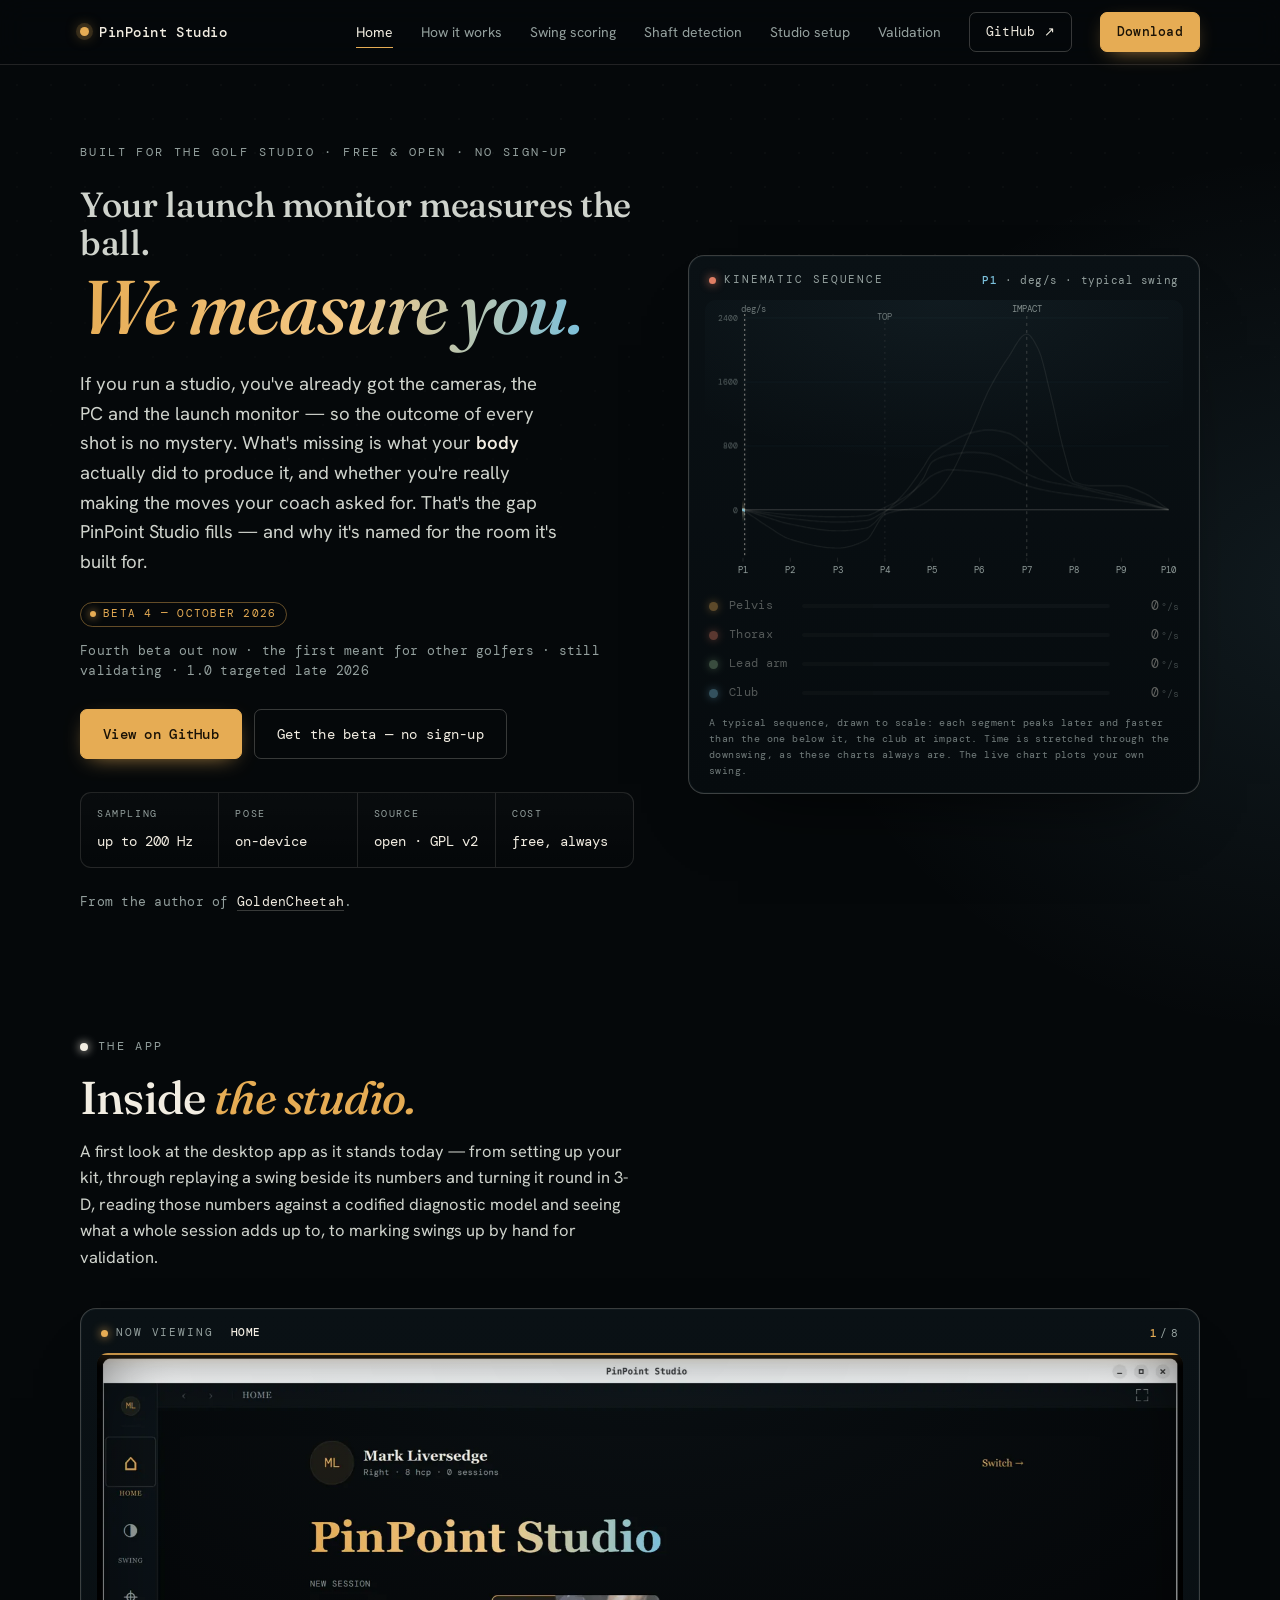
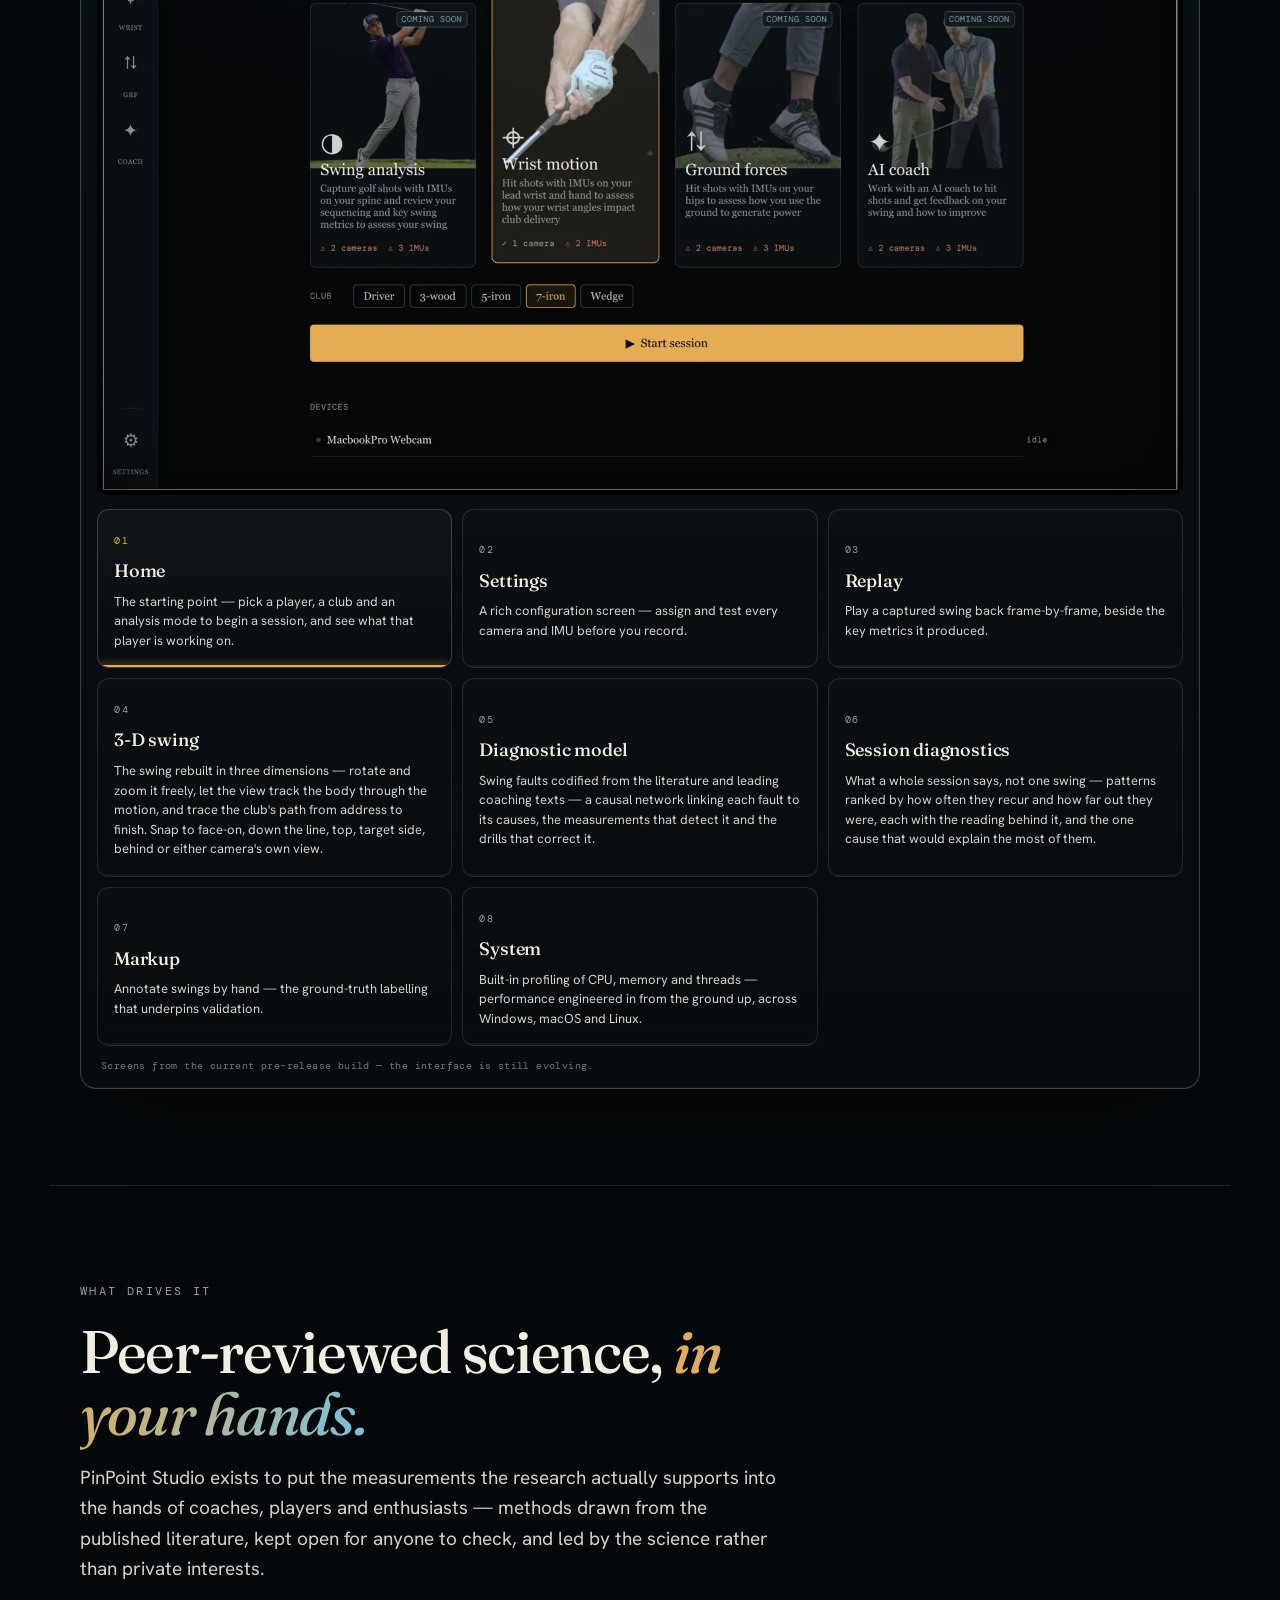
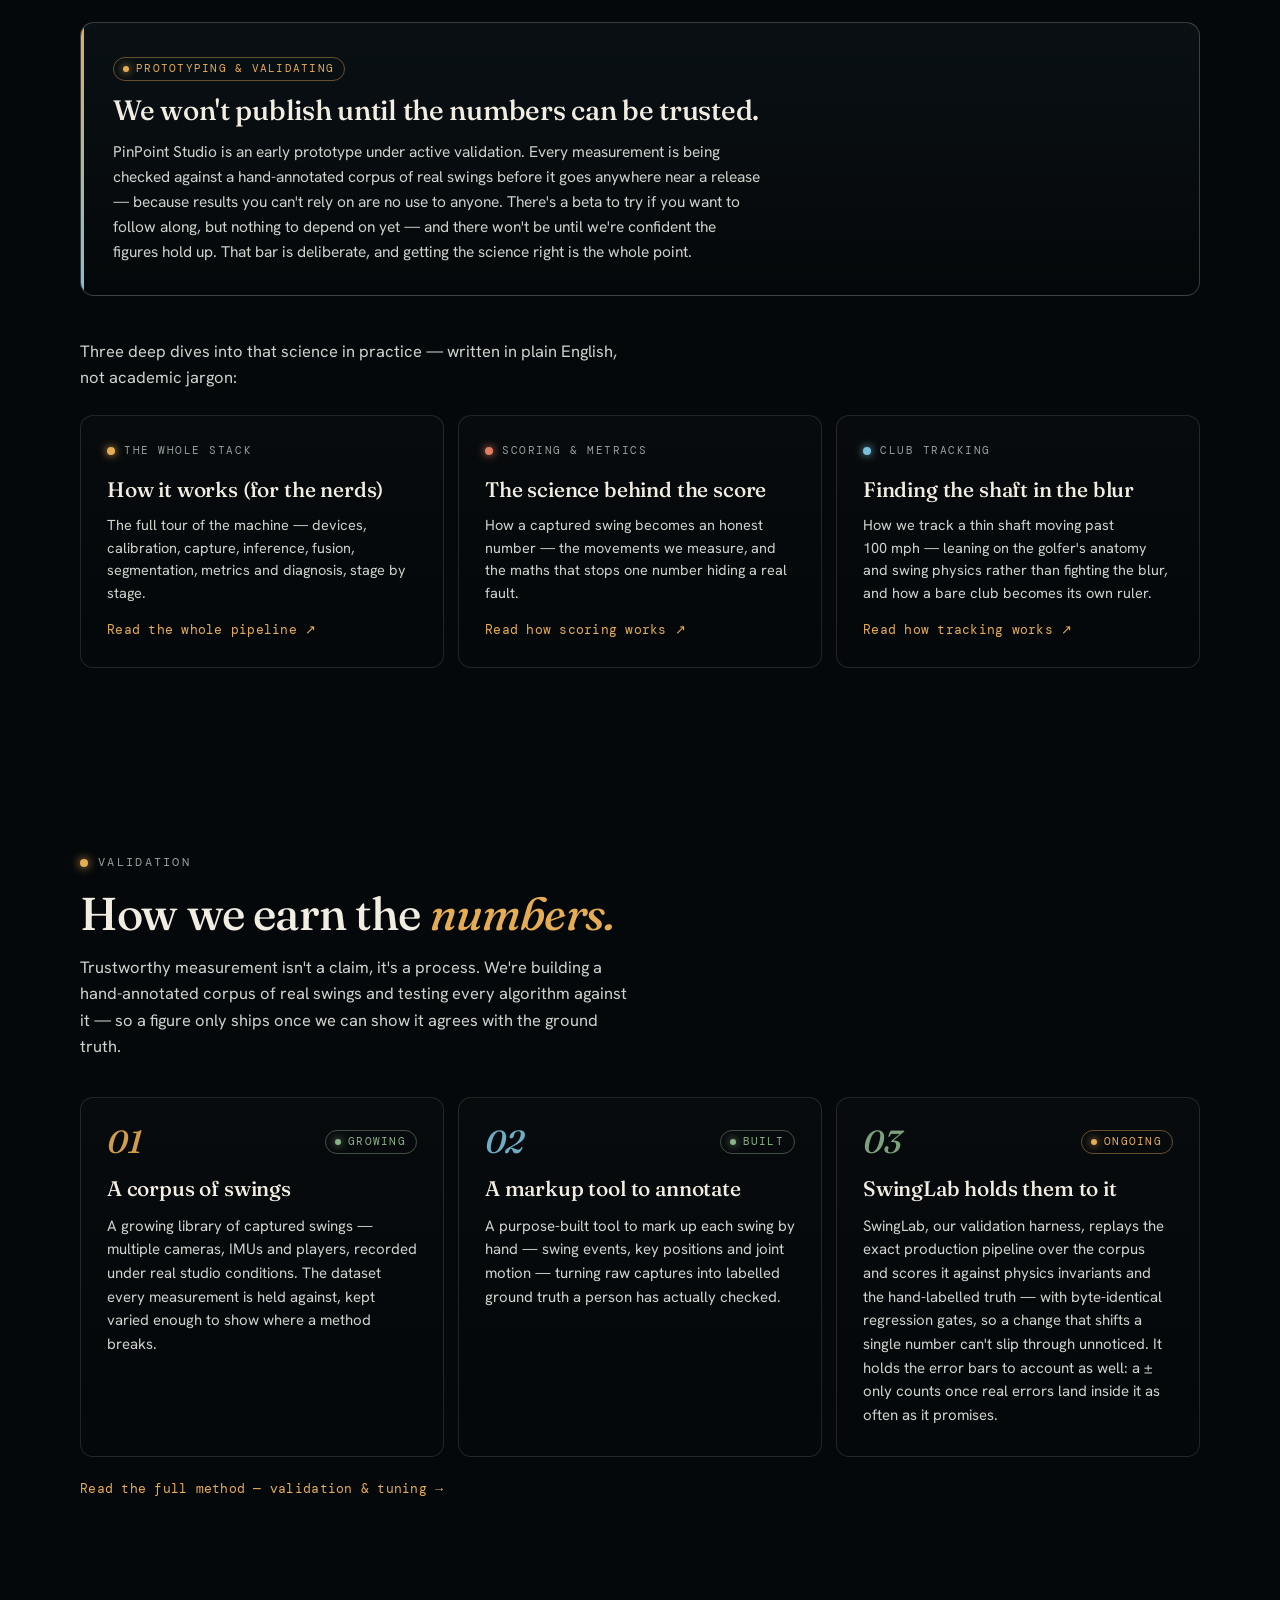
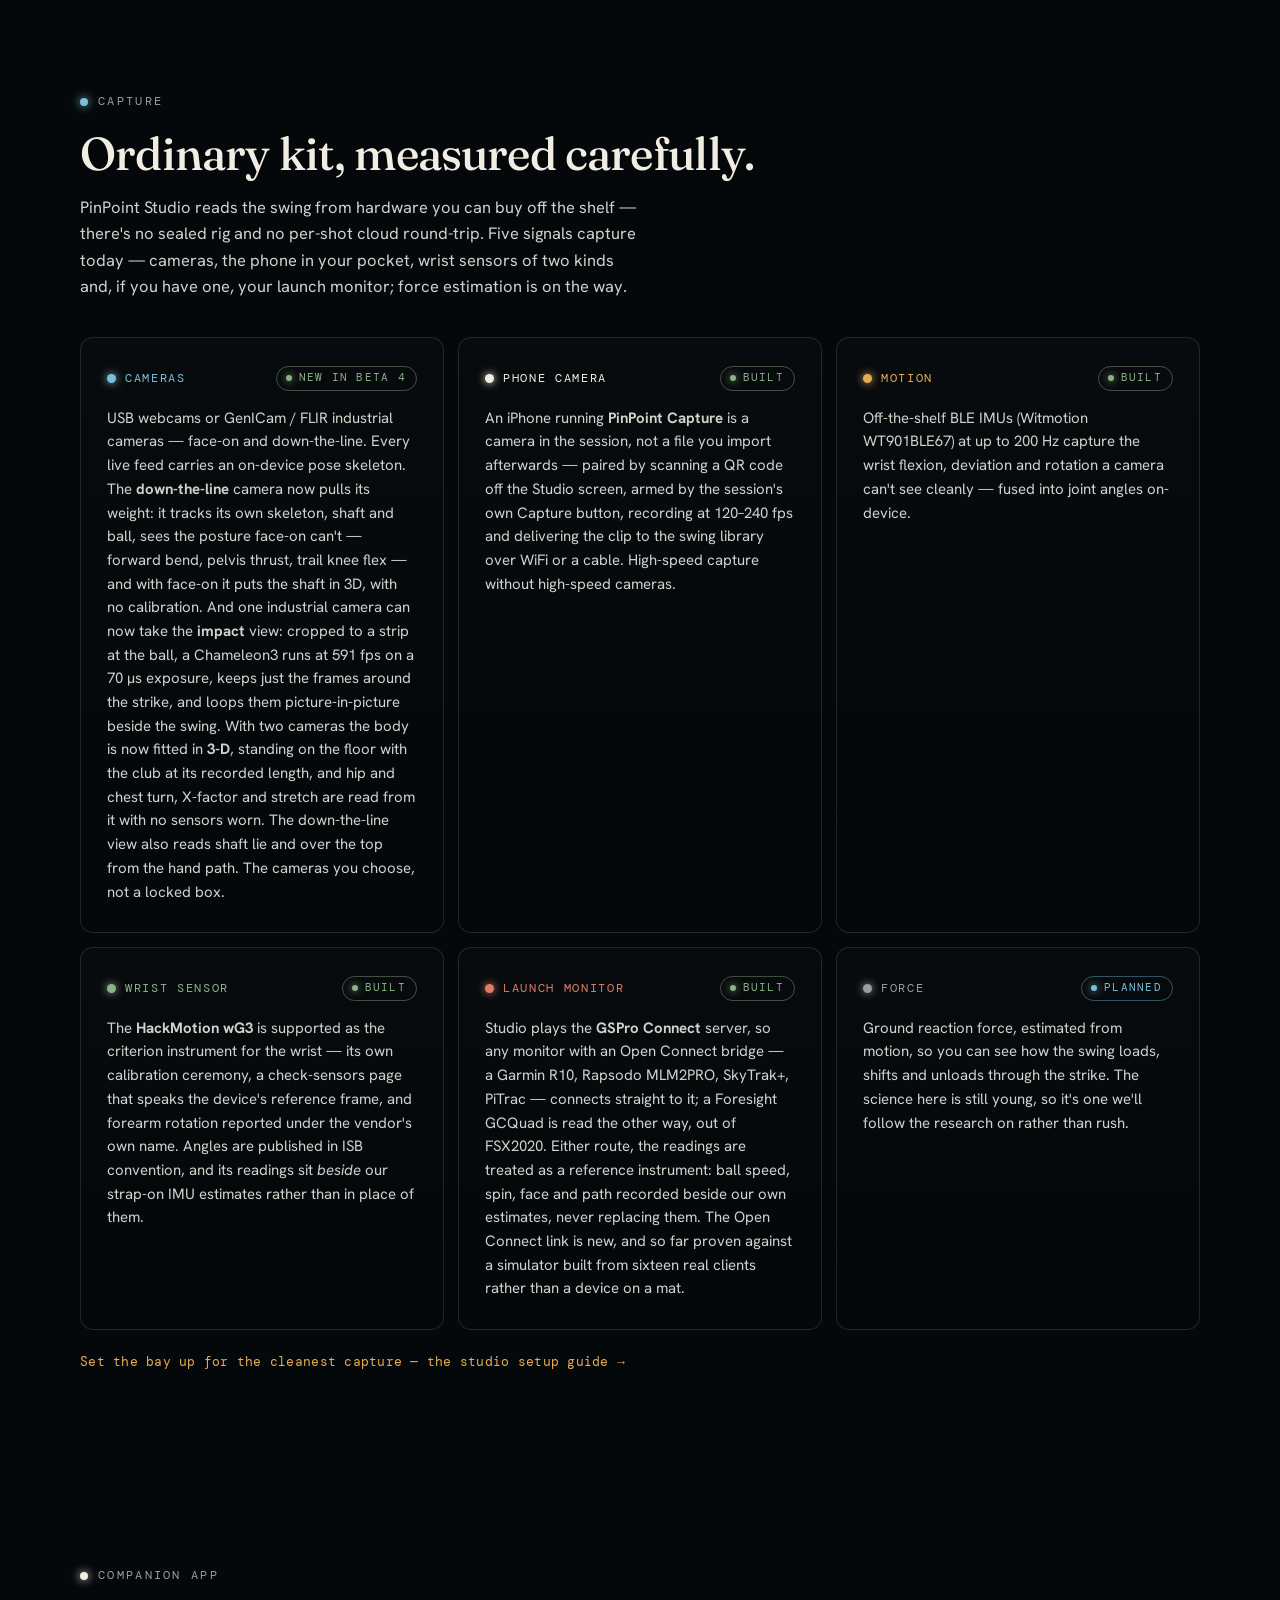
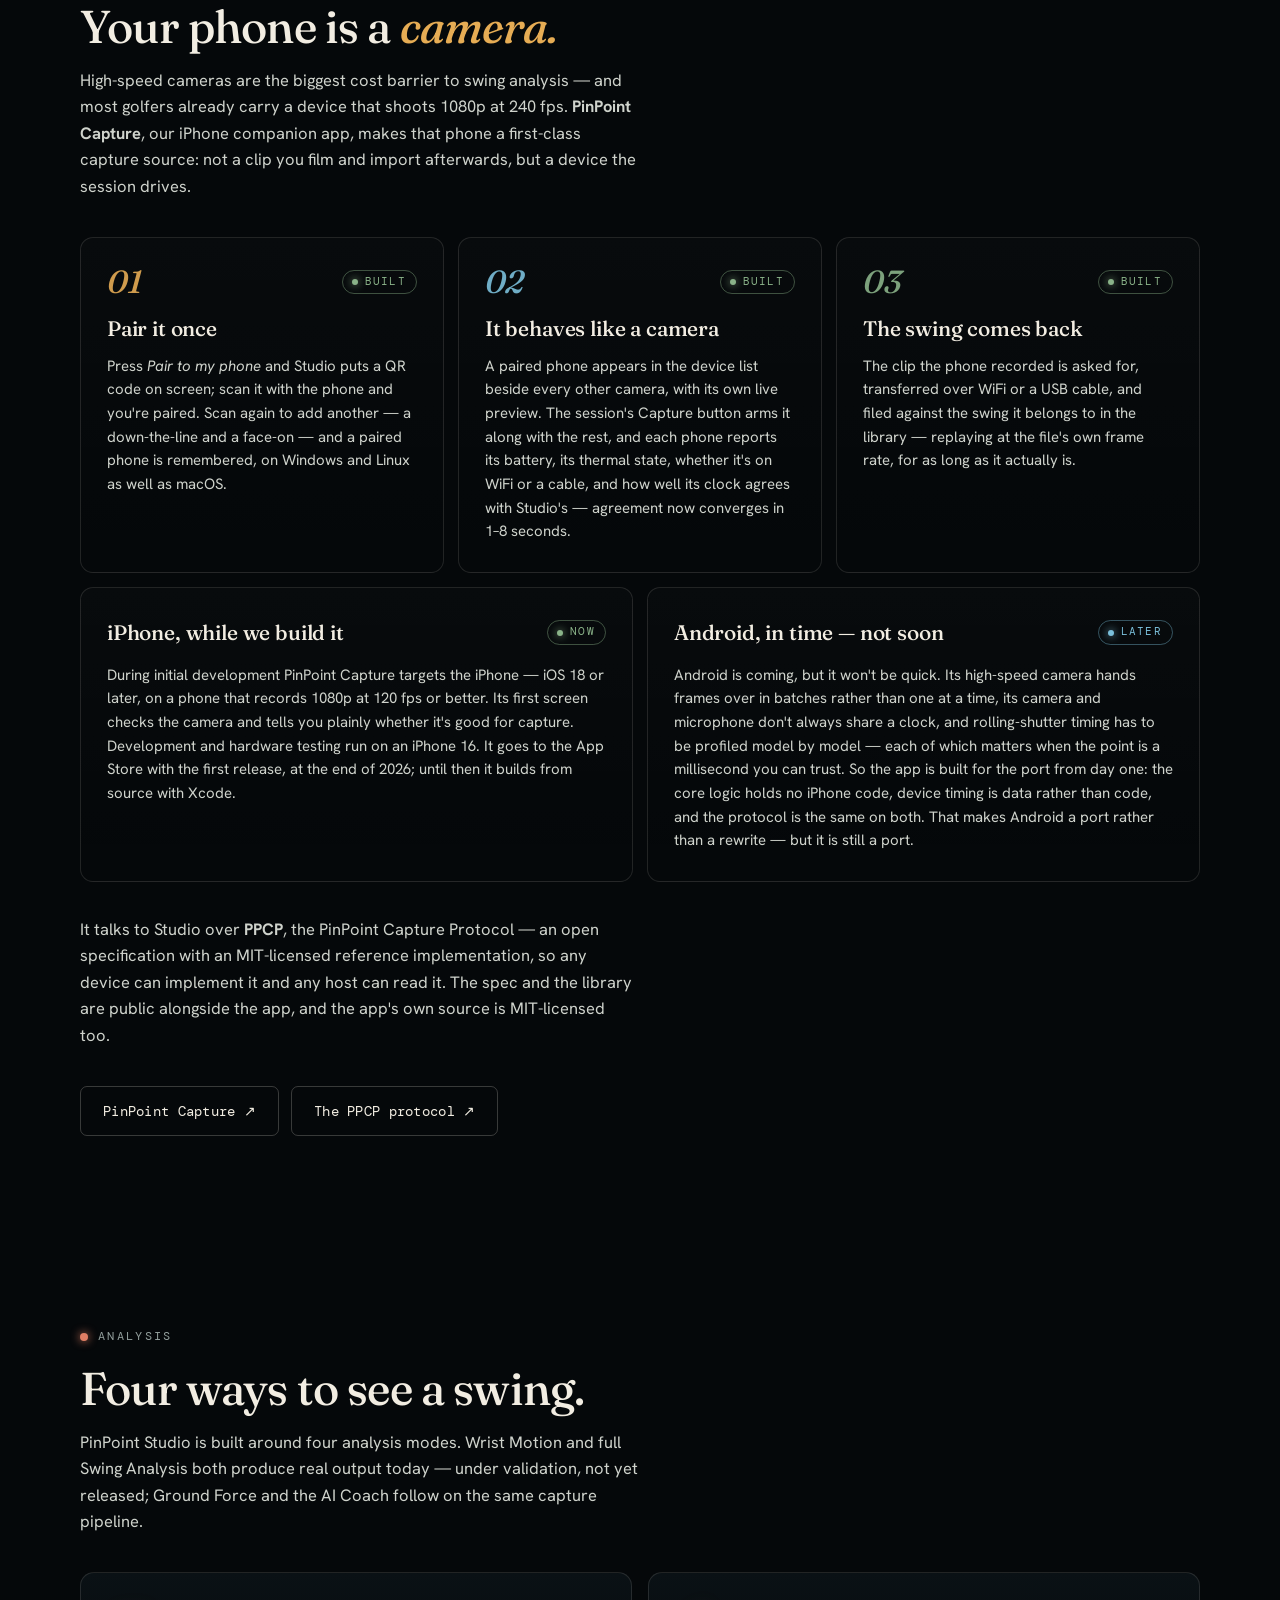
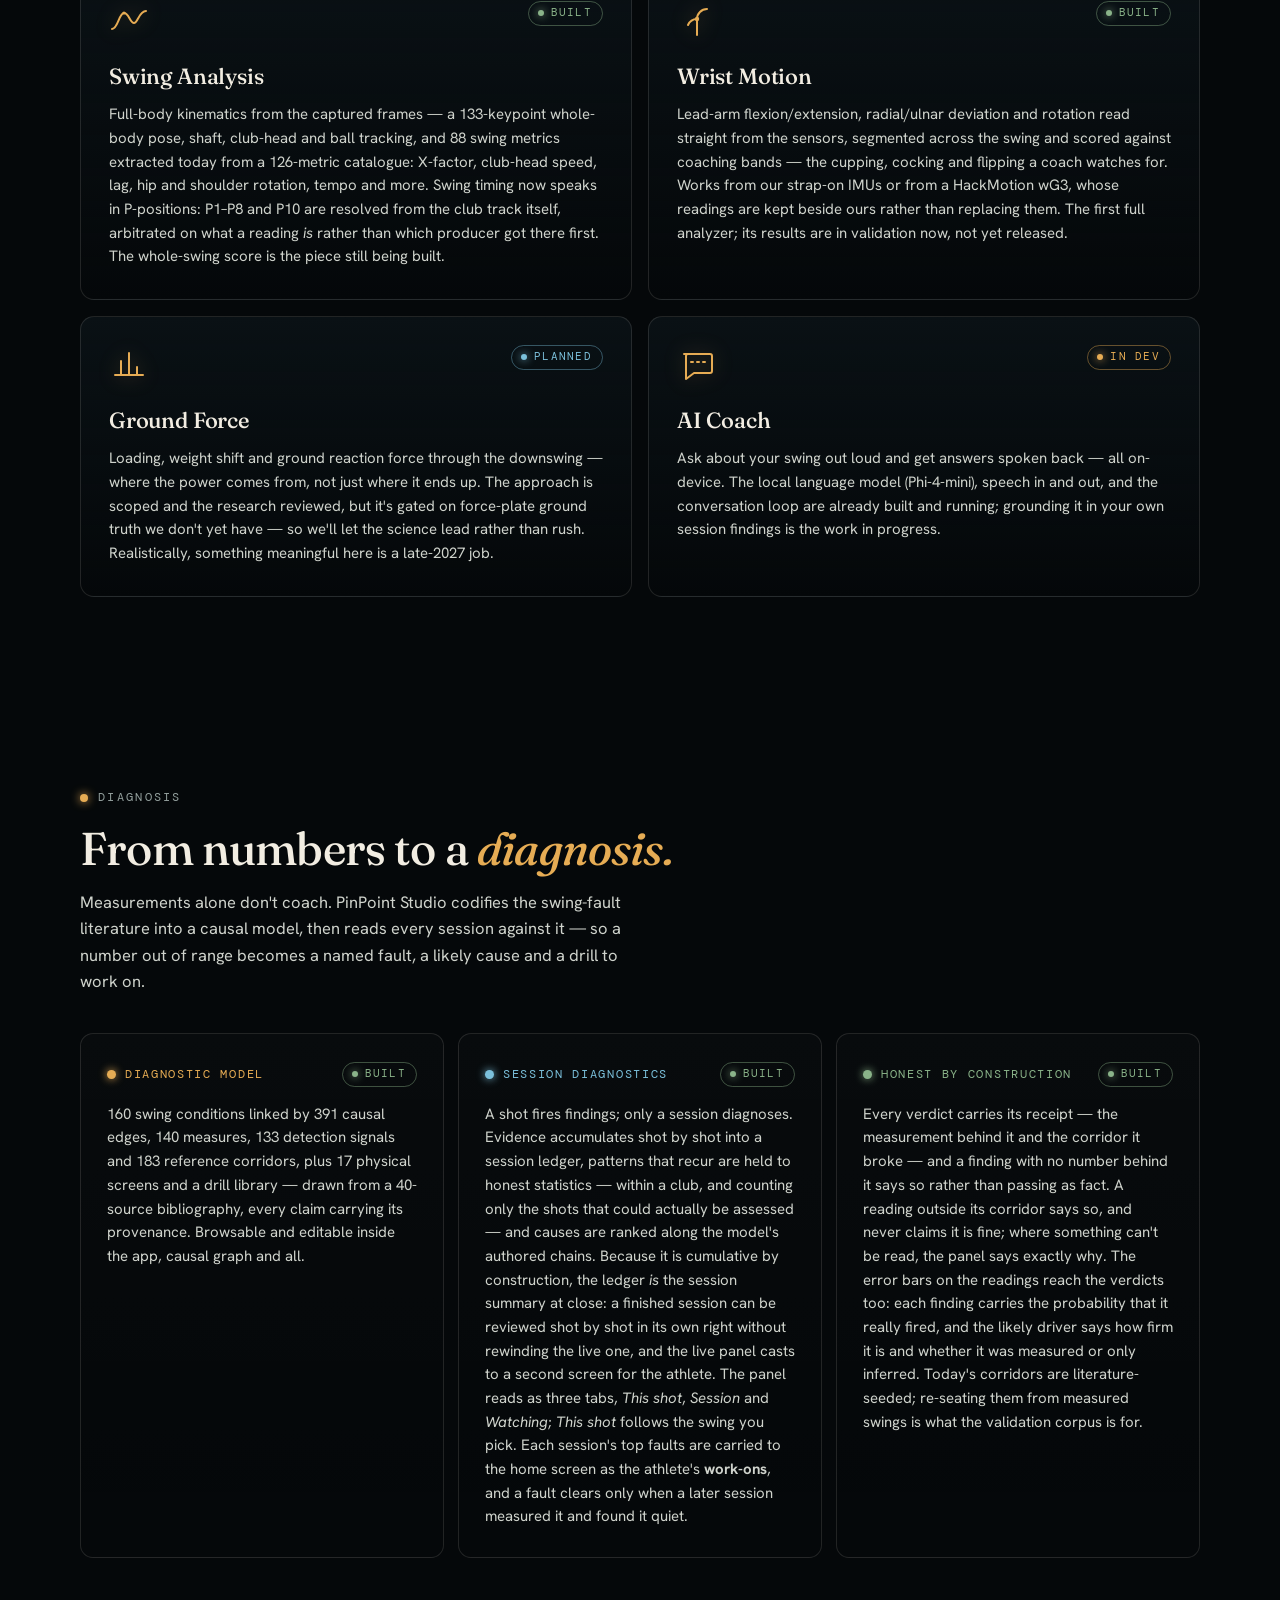
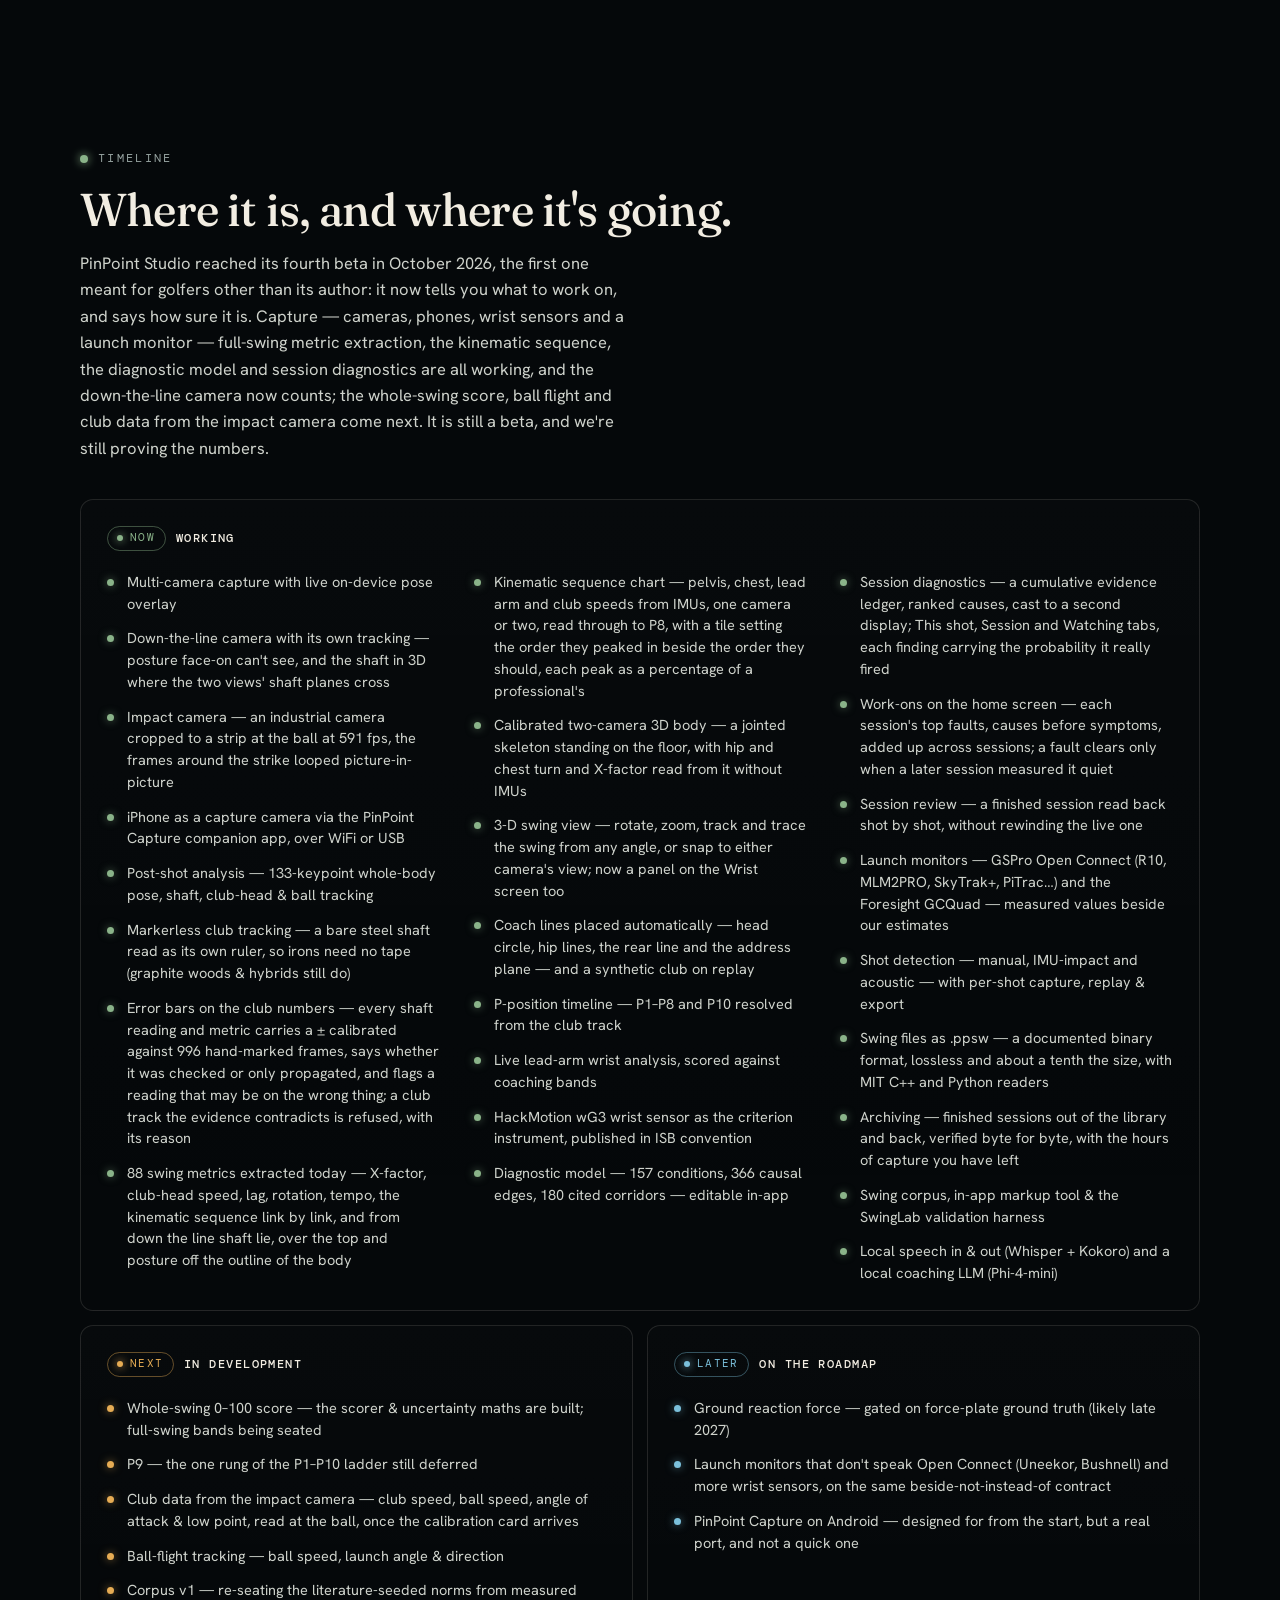
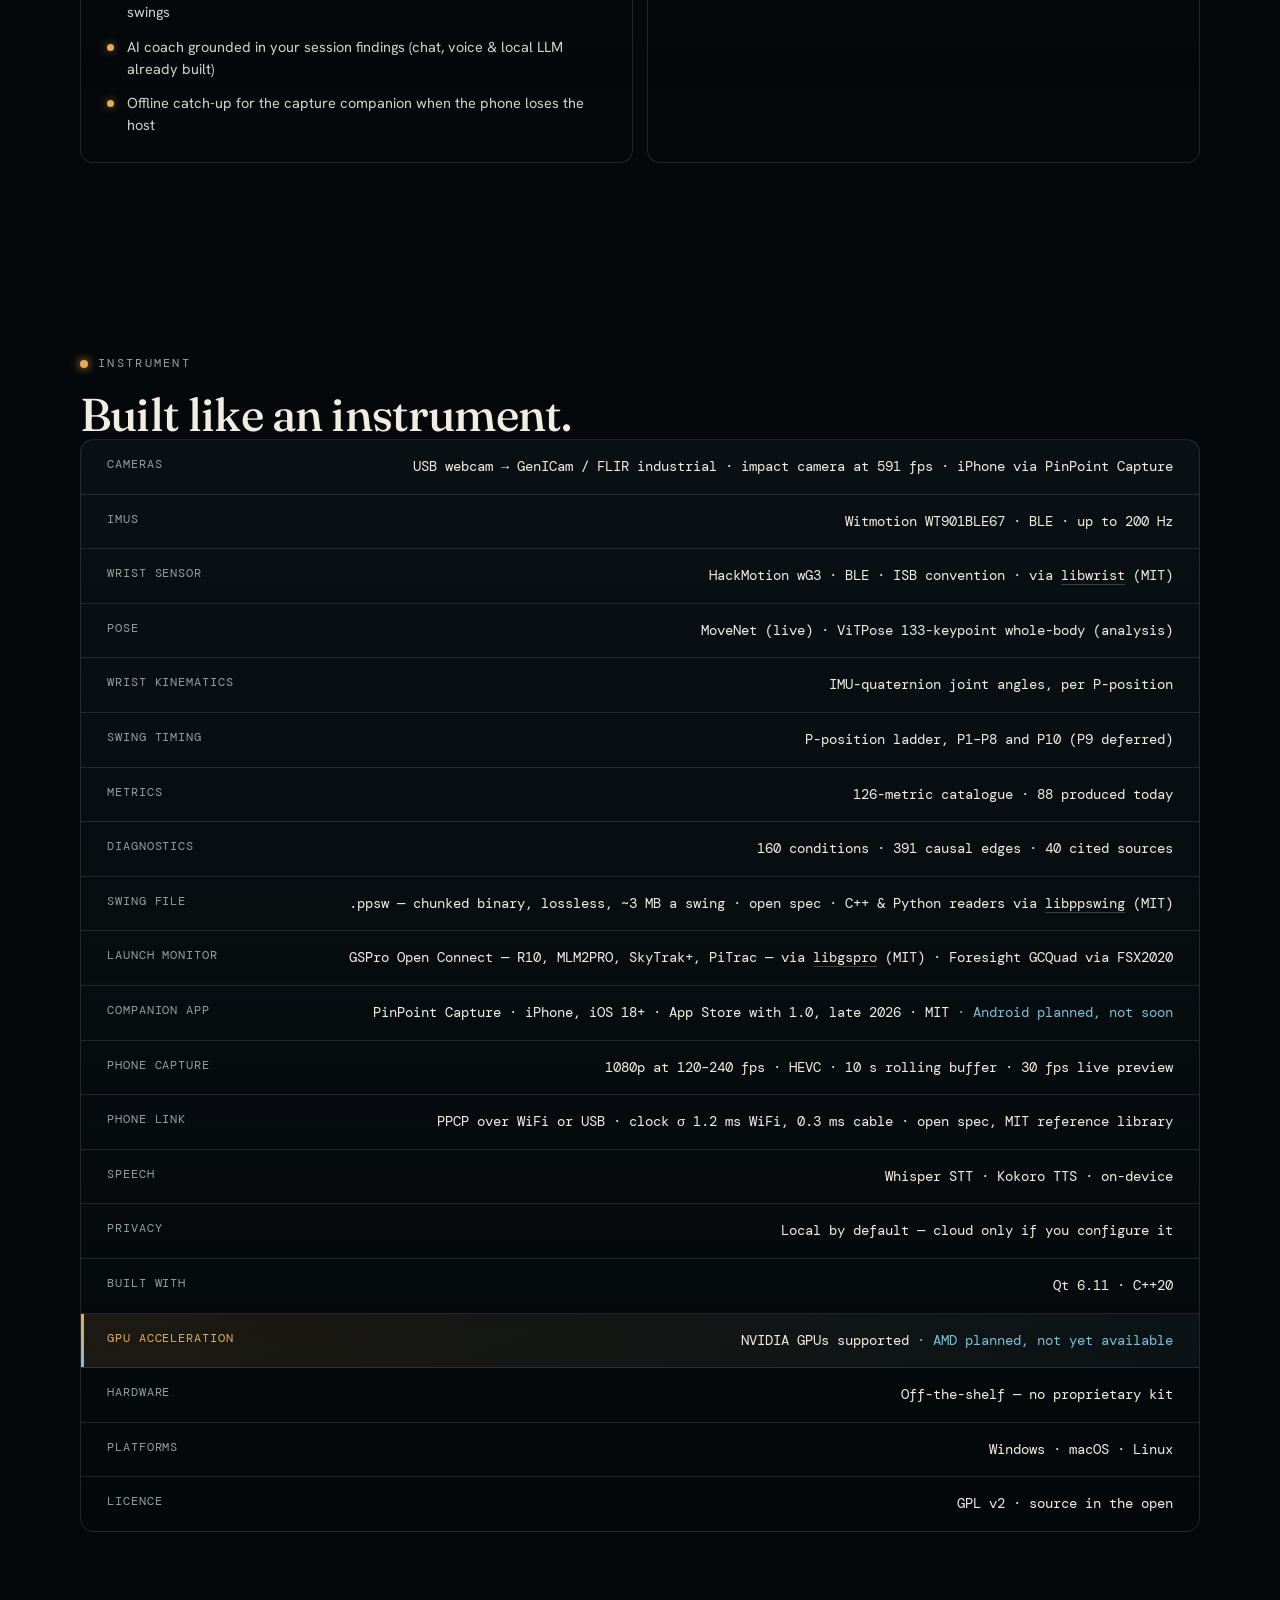
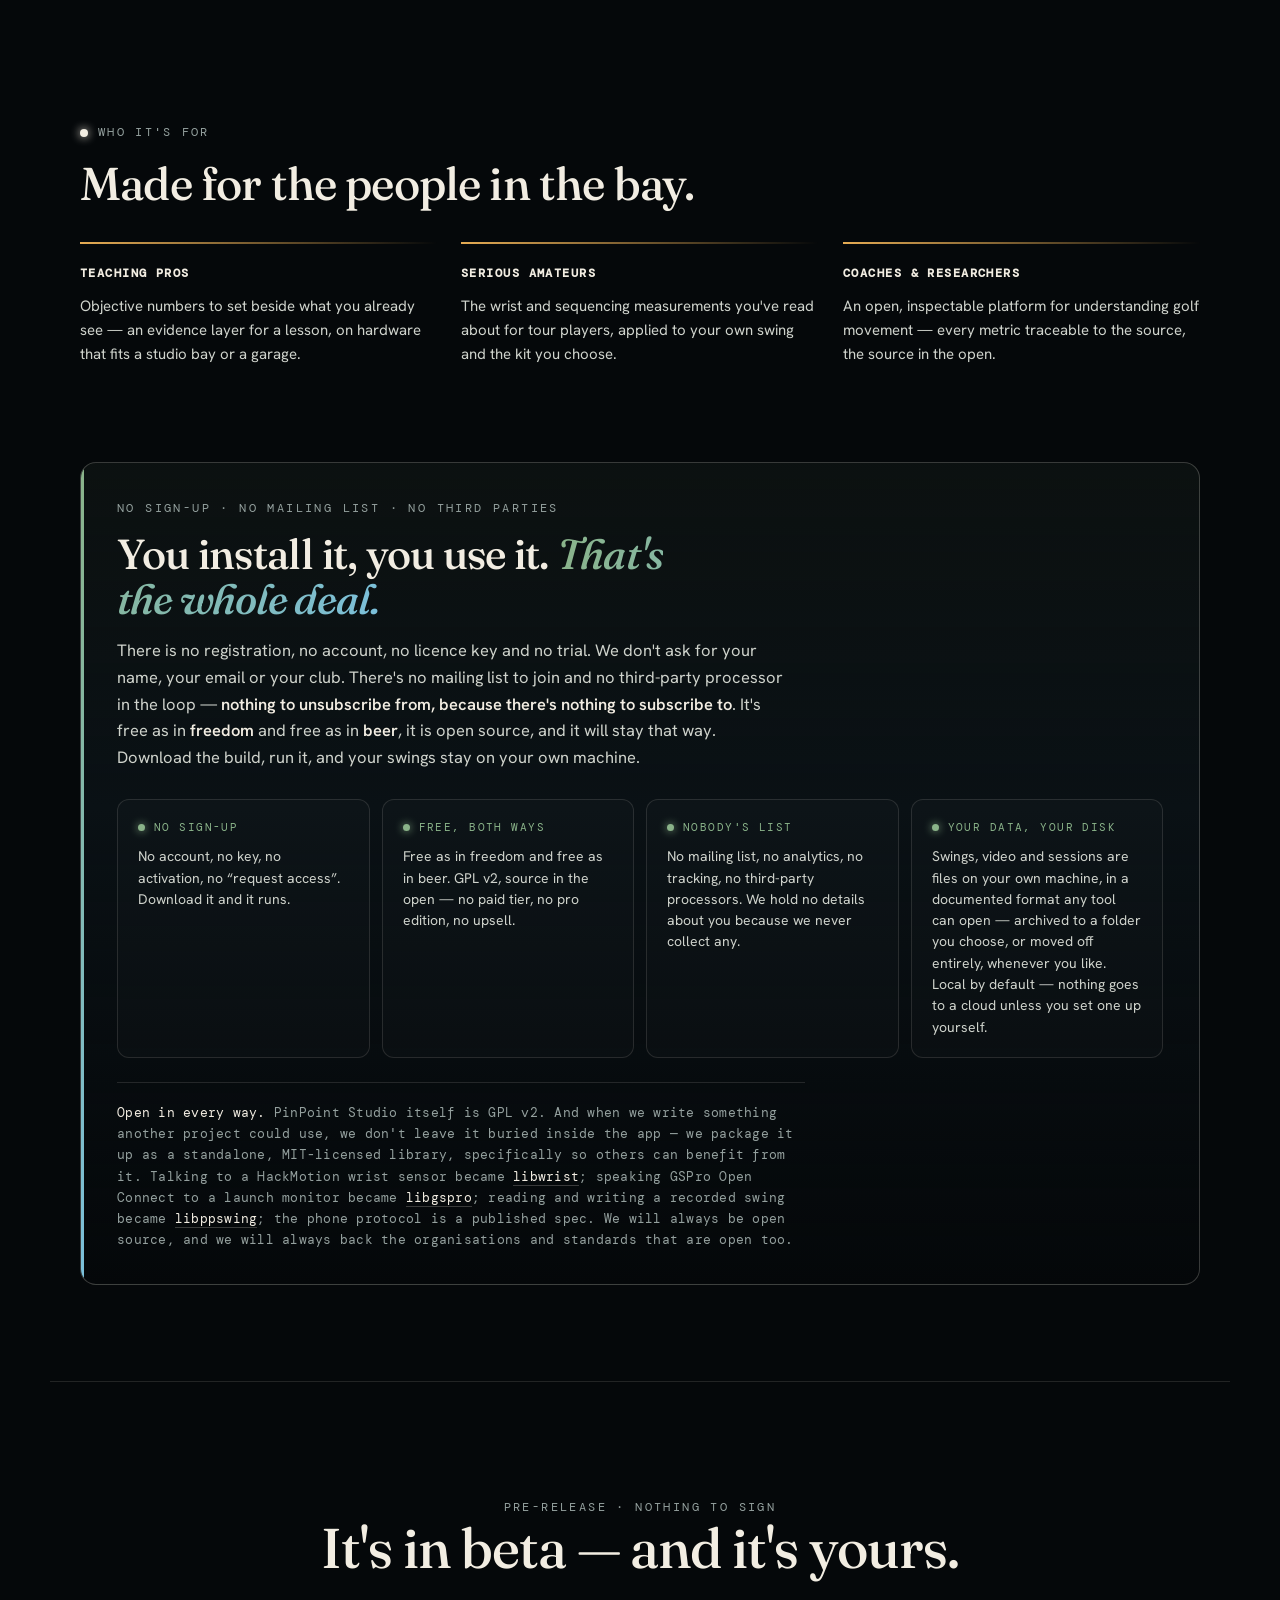
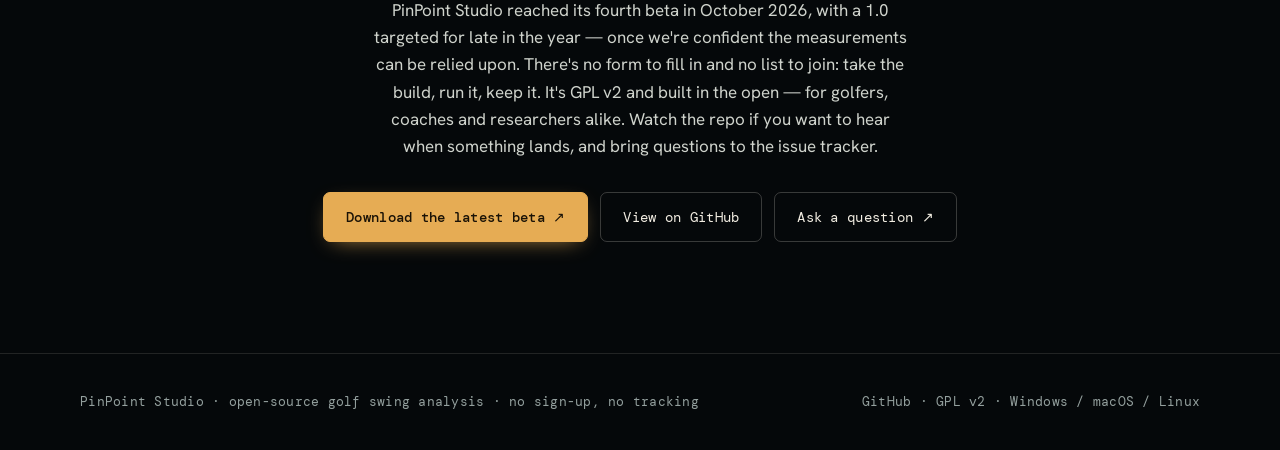
==== commit 426a4949: "The metric page catches up — posture from down the line, and the sequence link by link" ====
--- a/index.html
+++ b/index.html
@@ -696,7 +696,7 @@
           <span class="badge now"><i></i>Built</span>
         </div>
         <h3>Swing Analysis</h3>
-        <p>Full-body kinematics from the captured frames — a 133-keypoint whole-body pose, shaft, club-head and ball tracking, and 70 swing metrics extracted today from a 108-metric catalogue: X-factor, club-head speed, lag, hip and shoulder rotation, tempo and more. Swing timing now speaks in P-positions: P1–P8 and P10 are resolved from the club track itself, arbitrated on what a reading <em>is</em> rather than which producer got there first. The whole-swing score is the piece still being built.</p>
+        <p>Full-body kinematics from the captured frames — a 133-keypoint whole-body pose, shaft, club-head and ball tracking, and 88 swing metrics extracted today from a 126-metric catalogue: X-factor, club-head speed, lag, hip and shoulder rotation, tempo and more. Swing timing now speaks in P-positions: P1–P8 and P10 are resolved from the club track itself, arbitrated on what a reading <em>is</em> rather than which producer got there first. The whole-swing score is the piece still being built.</p>
       </div>
       <div class="screen reveal" style="--d:2">
         <div class="screen-top">
@@ -771,7 +771,7 @@
           <li>Post-shot analysis — 133-keypoint whole-body pose, shaft, club-head &amp; ball tracking</li>
           <li>Markerless club tracking — a bare steel shaft read as its own ruler, so irons need no tape (graphite woods &amp; hybrids still do)</li>
           <li>Error bars on the club numbers — every shaft reading and metric carries a &plusmn; calibrated against 996 hand-marked frames, says whether it was checked or only propagated, and flags a reading that may be on the wrong thing; a club track the evidence contradicts is refused, with its reason</li>
-          <li>70 swing metrics extracted today — X-factor, club-head speed, lag, rotation, tempo, and from down the line shaft lie and over the top</li>
+          <li>88 swing metrics extracted today — X-factor, club-head speed, lag, rotation, tempo, the kinematic sequence link by link, and from down the line shaft lie, over the top and posture off the outline of the body</li>
           <li>Kinematic sequence chart — pelvis, chest, lead arm and club speeds from IMUs, one camera or two, read through to P8, with a tile setting the order they peaked in beside the order they should, each peak as a percentage of a professional's</li>
           <li>Calibrated two-camera 3D body — a jointed skeleton standing on the floor, with hip and chest turn and X-factor read from it without IMUs</li>
           <li>3-D swing view — rotate, zoom, track and trace the swing from any angle, or snap to either camera's view; now a panel on the Wrist screen too</li>
@@ -825,7 +825,7 @@
       <div class="specrow"><span class="k">Pose</span><span class="v">MoveNet (live) &middot; ViTPose 133-keypoint whole-body (analysis)</span></div>
       <div class="specrow"><span class="k">Wrist kinematics</span><span class="v">IMU-quaternion joint angles, per P-position</span></div>
       <div class="specrow"><span class="k">Swing timing</span><span class="v">P-position ladder, P1&ndash;P8 and P10 (P9 deferred)</span></div>
-      <div class="specrow"><span class="k">Metrics</span><span class="v">108-metric catalogue &middot; 70 produced today</span></div>
+      <div class="specrow"><span class="k">Metrics</span><span class="v">126-metric catalogue &middot; 88 produced today</span></div>
       <div class="specrow"><span class="k">Diagnostics</span><span class="v">160 conditions &middot; 391 causal edges &middot; 40 cited sources</span></div>
       <div class="specrow"><span class="k">Swing file</span><span class="v">.ppsw &mdash; chunked binary, lossless, ~3 MB a swing &middot; open spec &middot; C++ &amp; Python readers via <a class="ulink" href="https://github.com/PinPoint-Golf/libppswing" target="_blank" rel="noopener">libppswing</a> (MIT)</span></div>
       <div class="specrow"><span class="k">Launch monitor</span><span class="v">GSPro Open Connect &mdash; R10, MLM2PRO, SkyTrak+, PiTrac &mdash; via <a class="ulink" href="https://github.com/PinPoint-Golf/libgspro" target="_blank" rel="noopener">libgspro</a> (MIT) &middot; Foresight GCQuad via FSX2020</span></div>
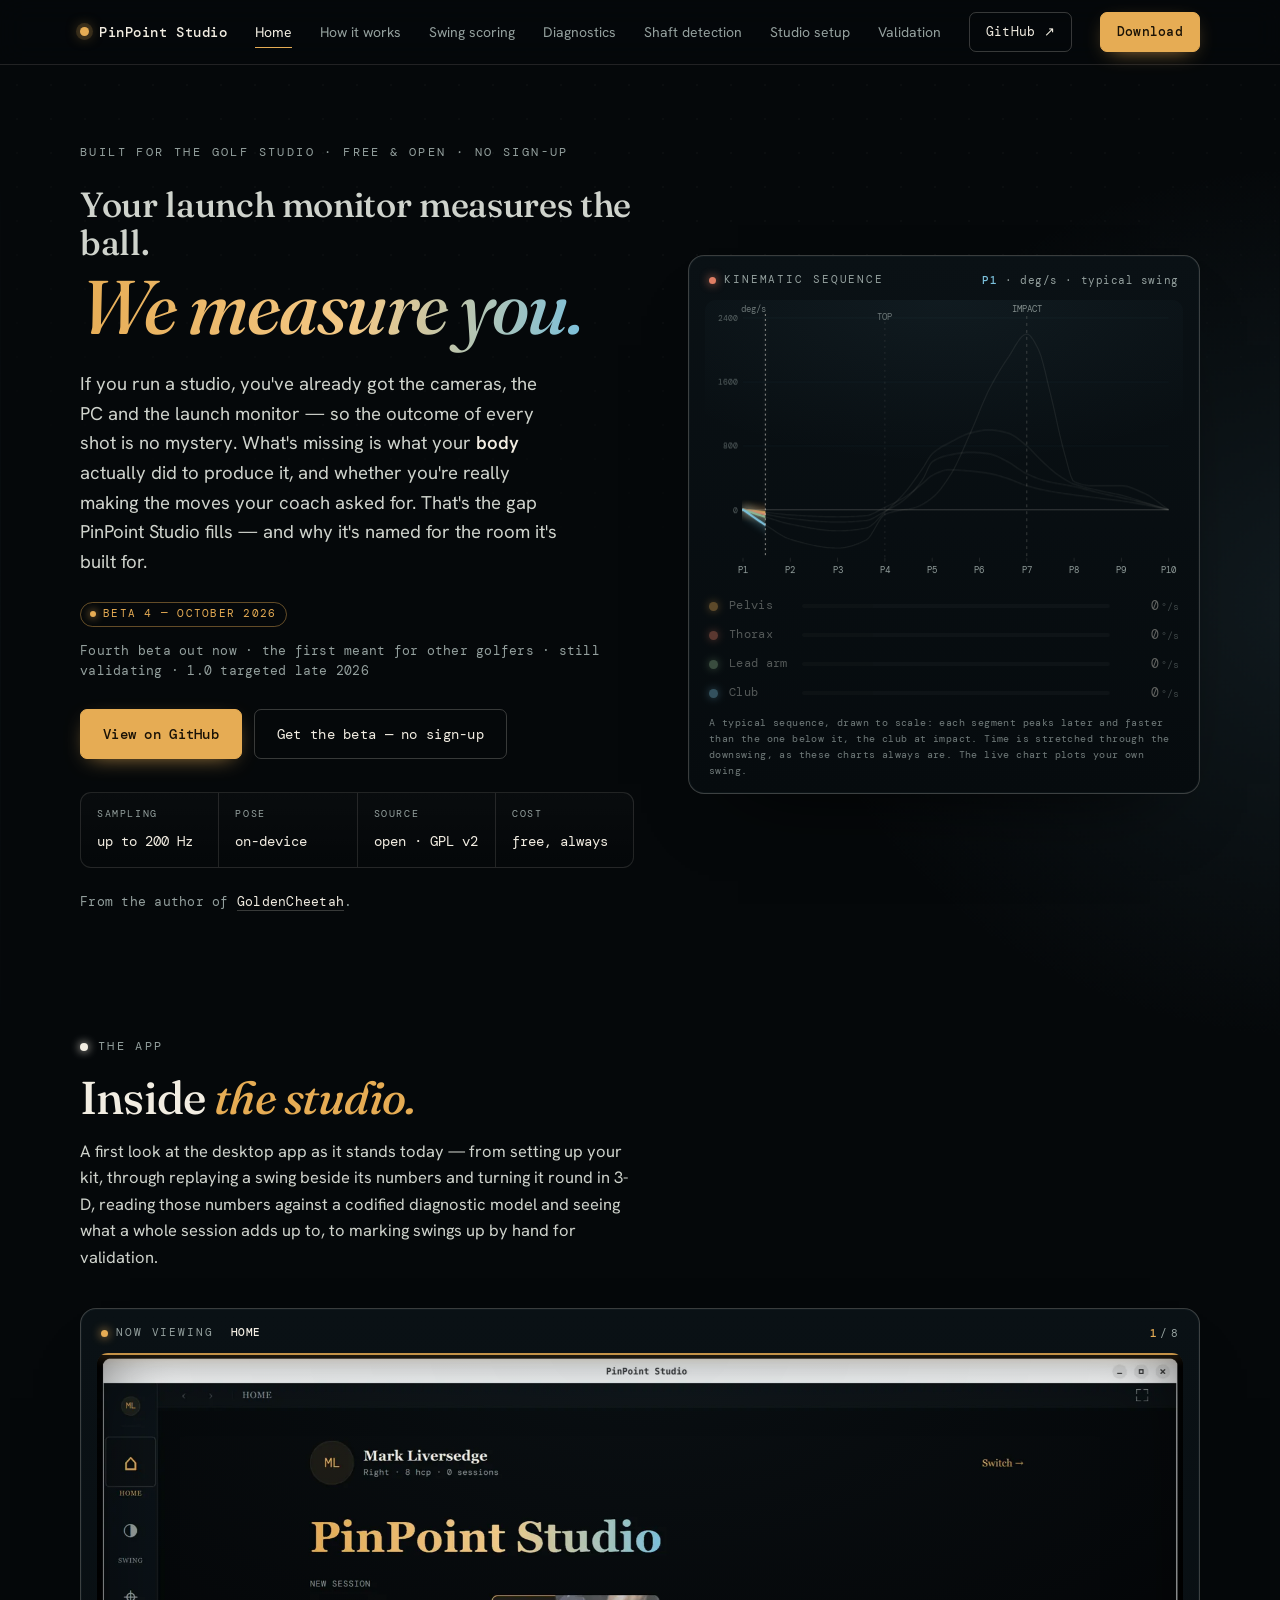
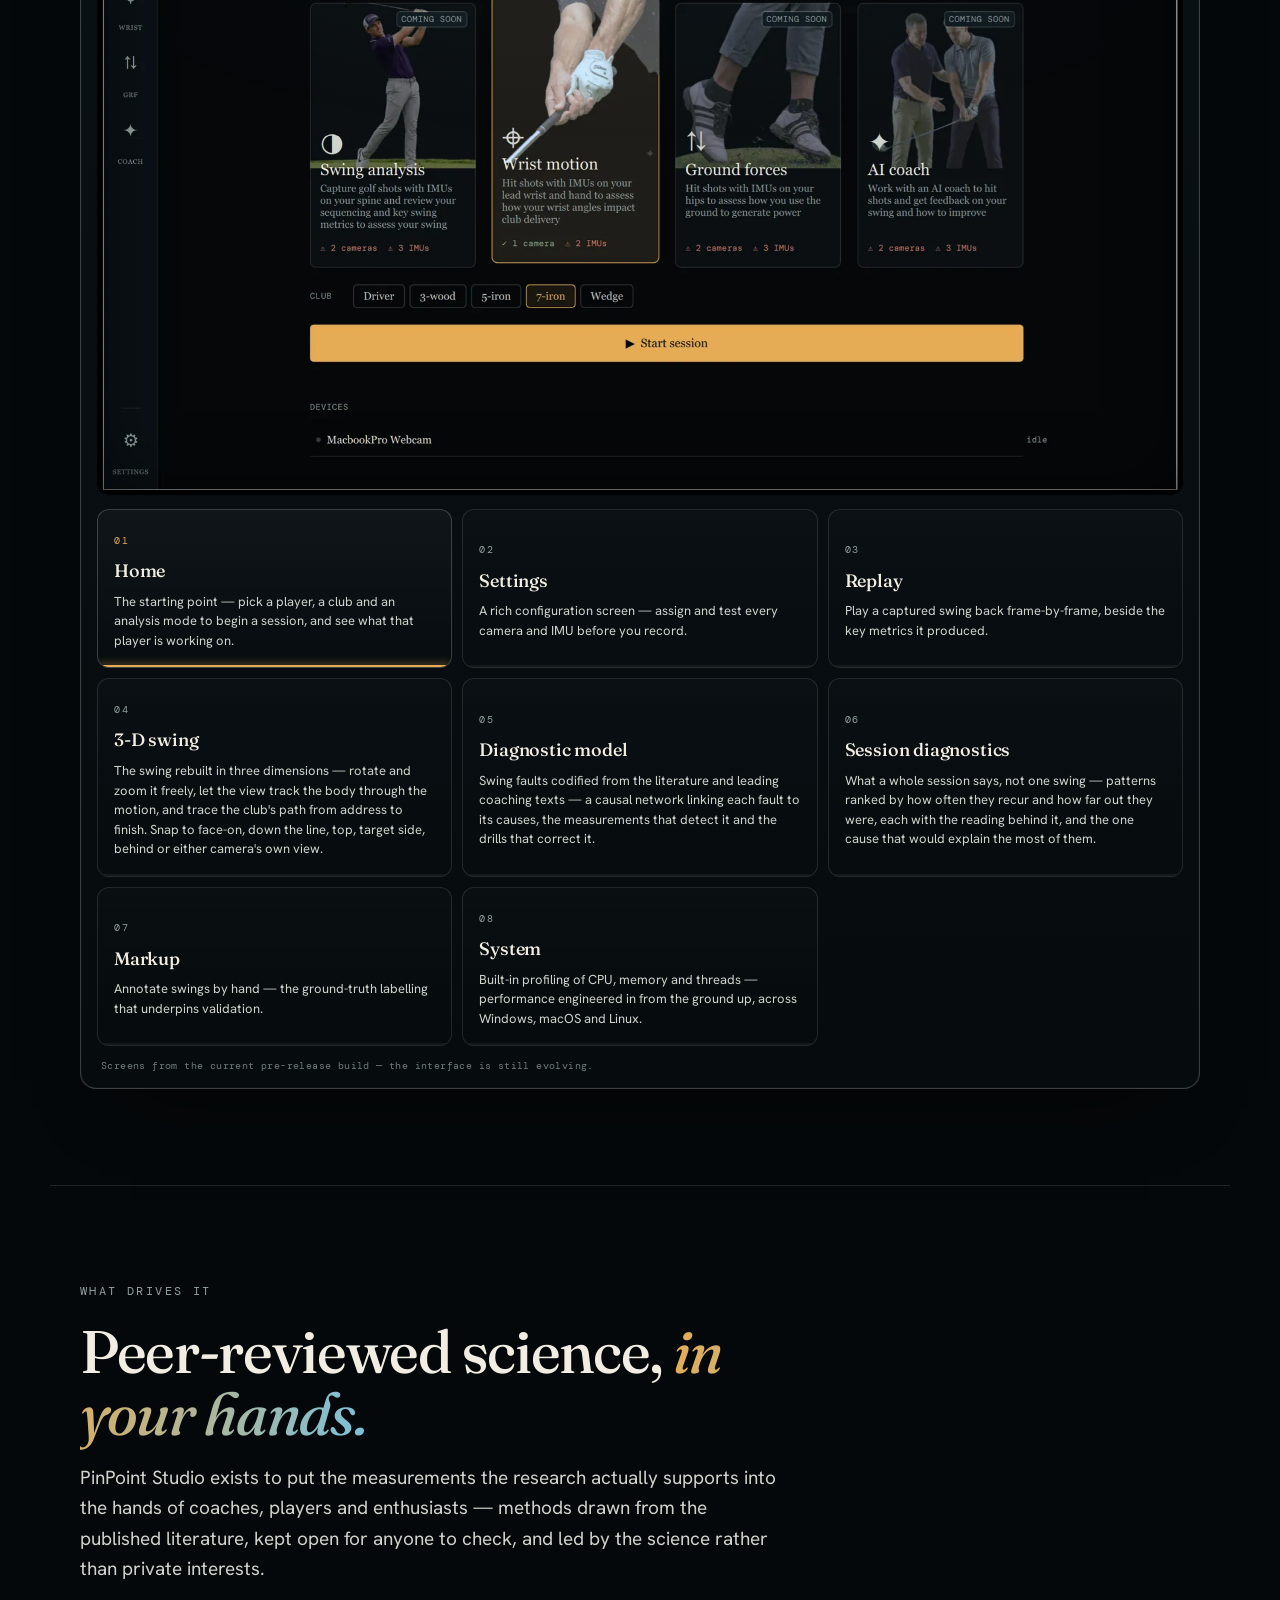
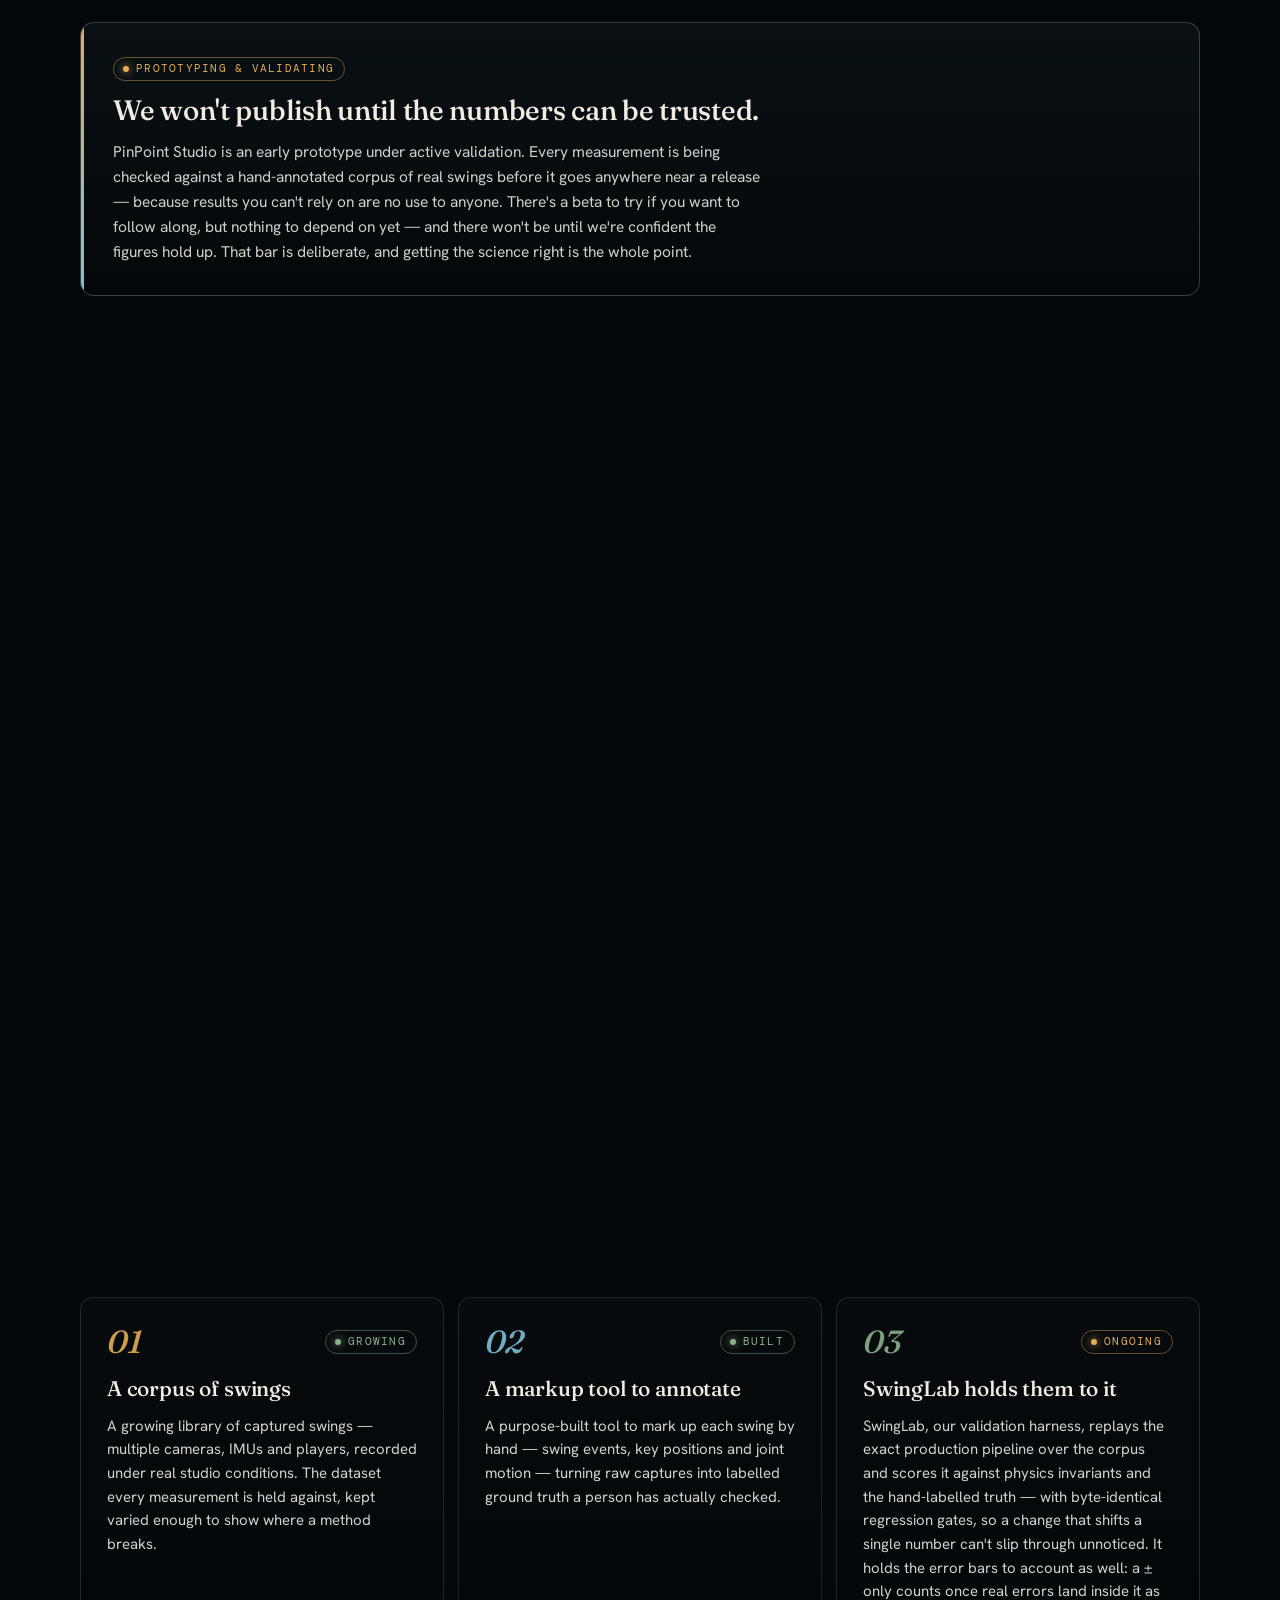
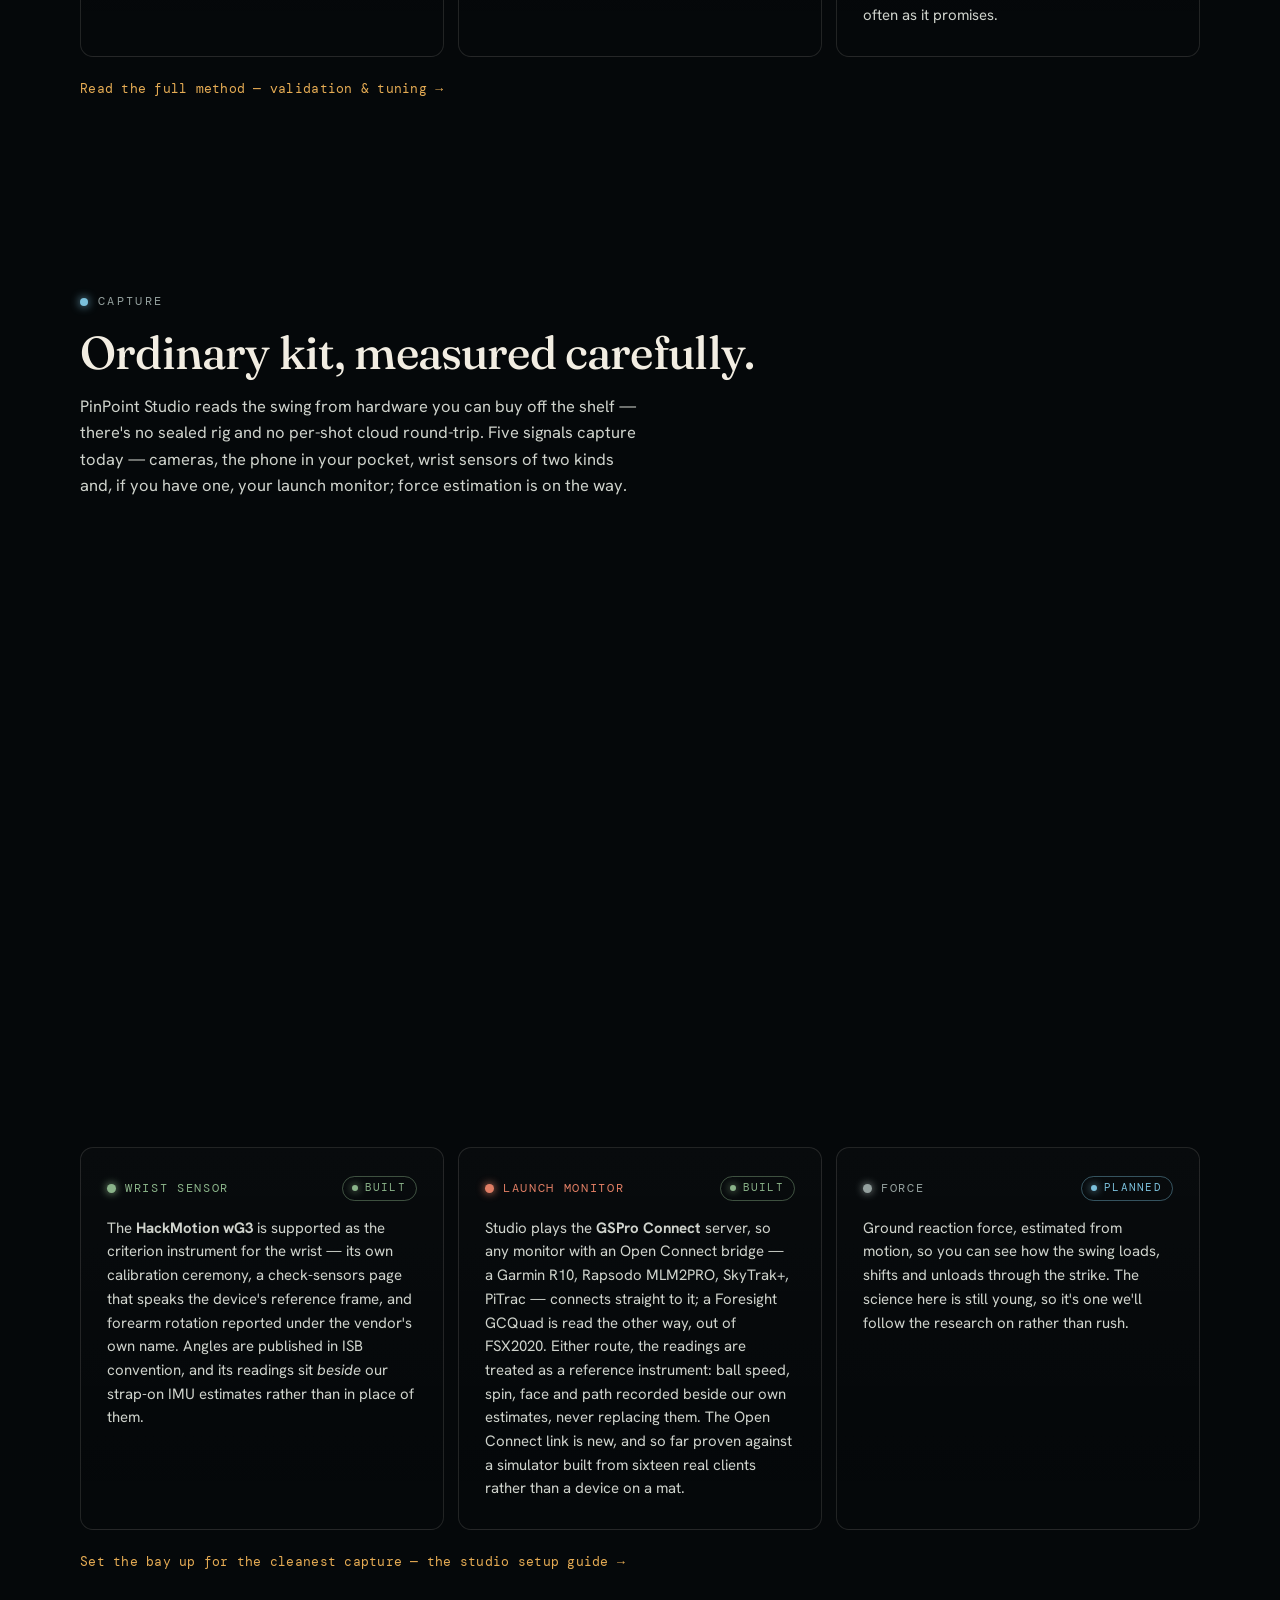
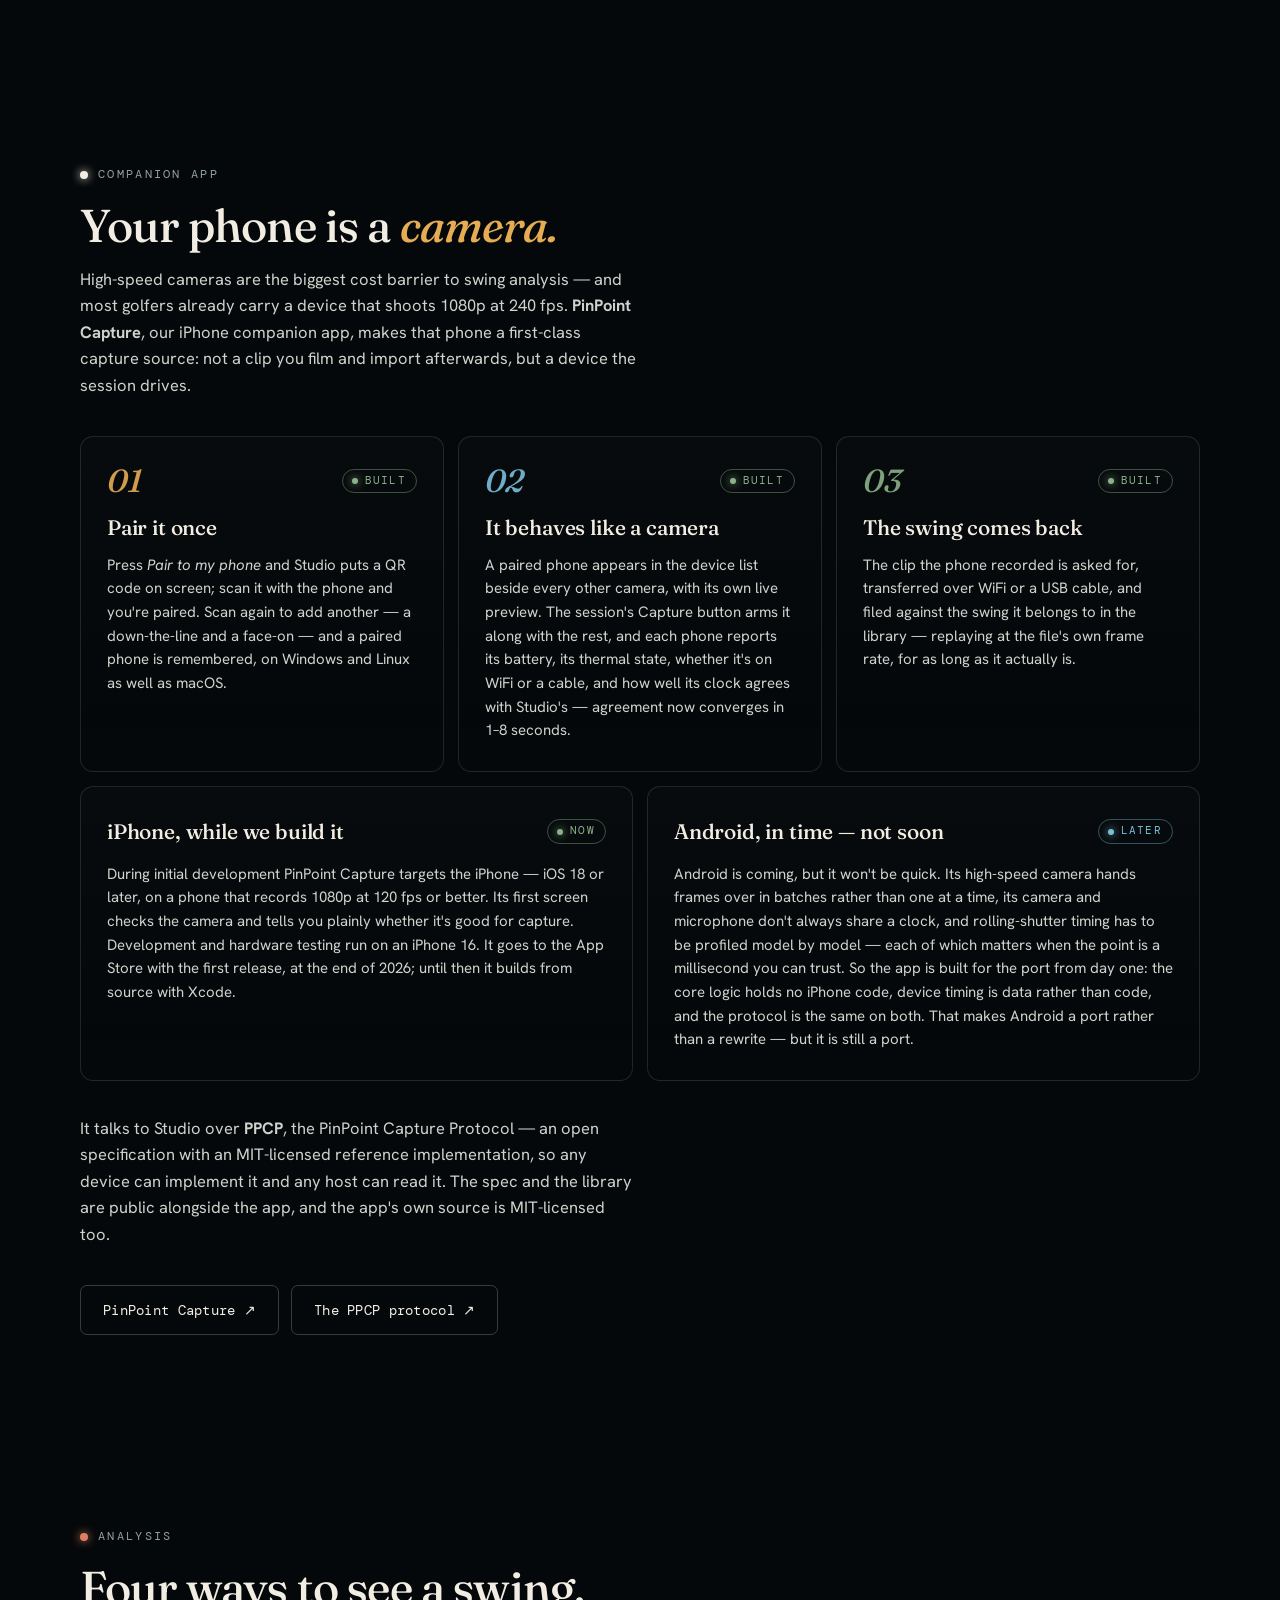
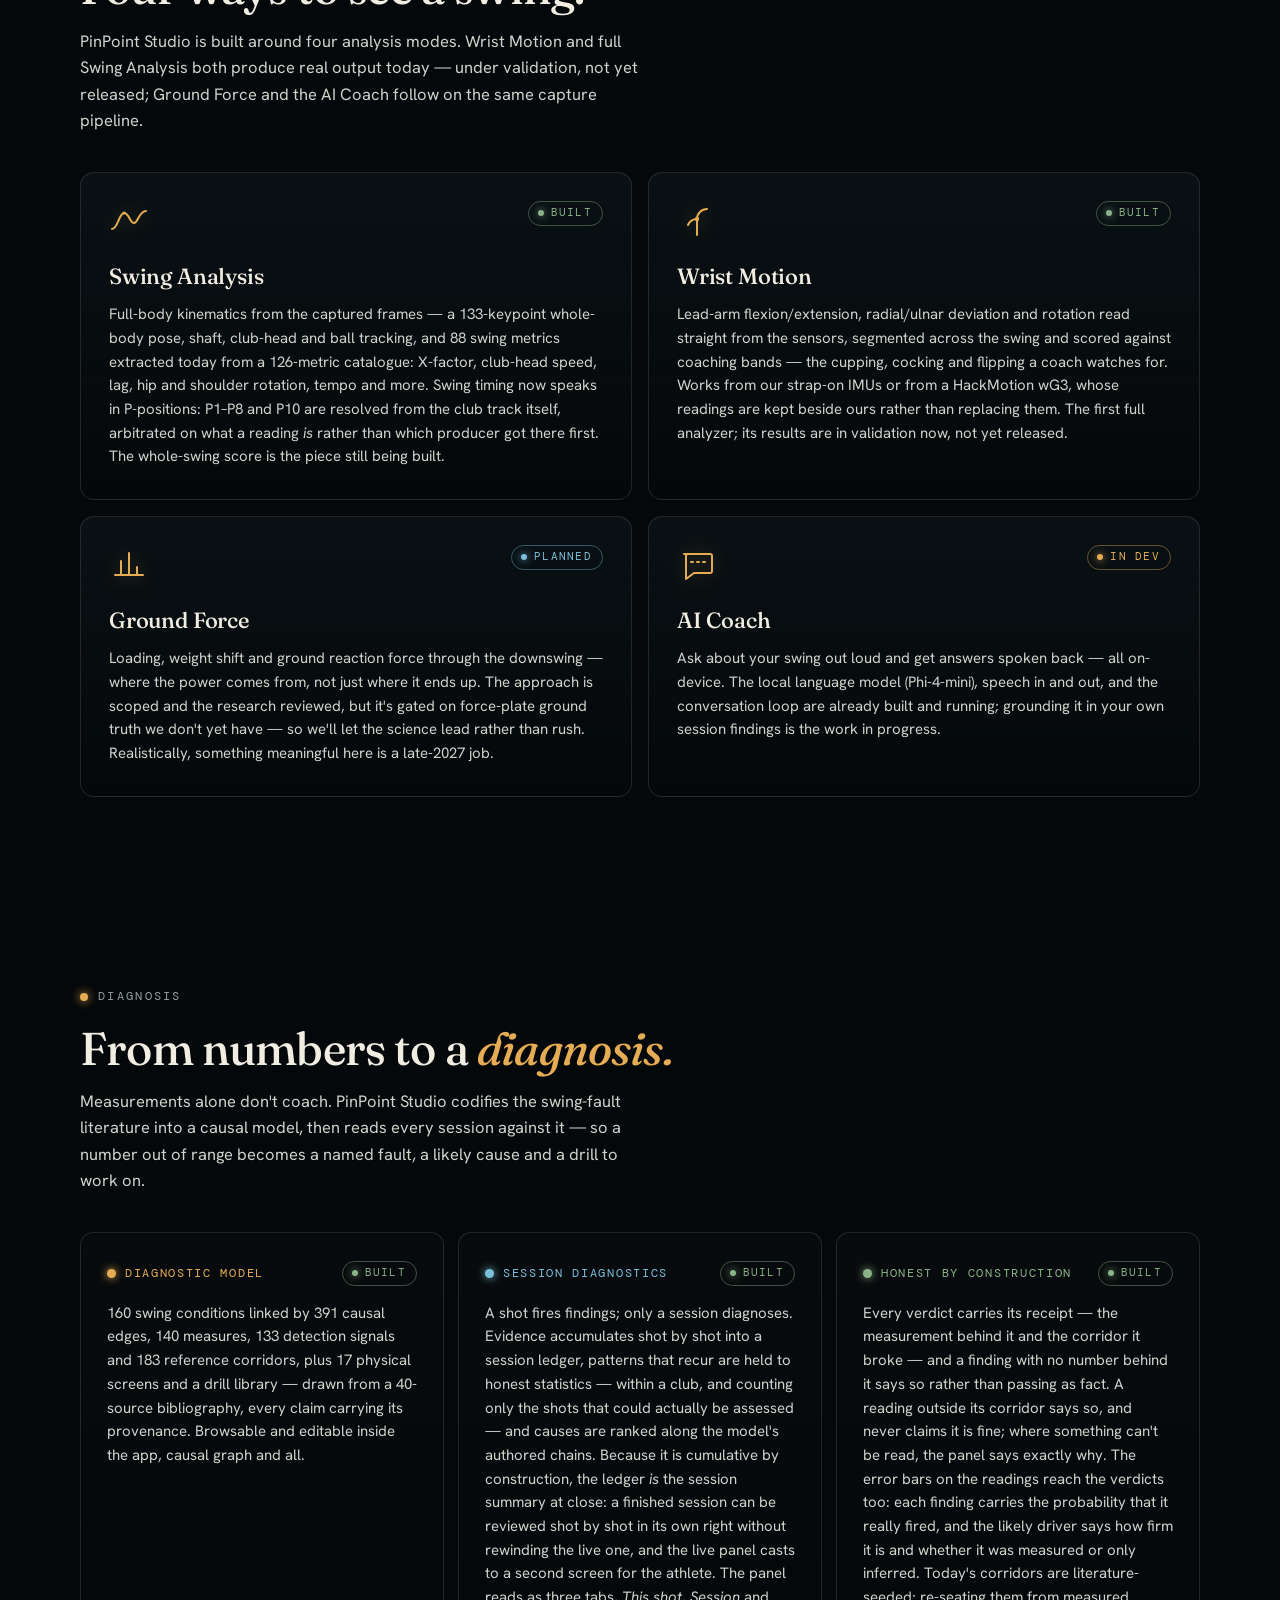
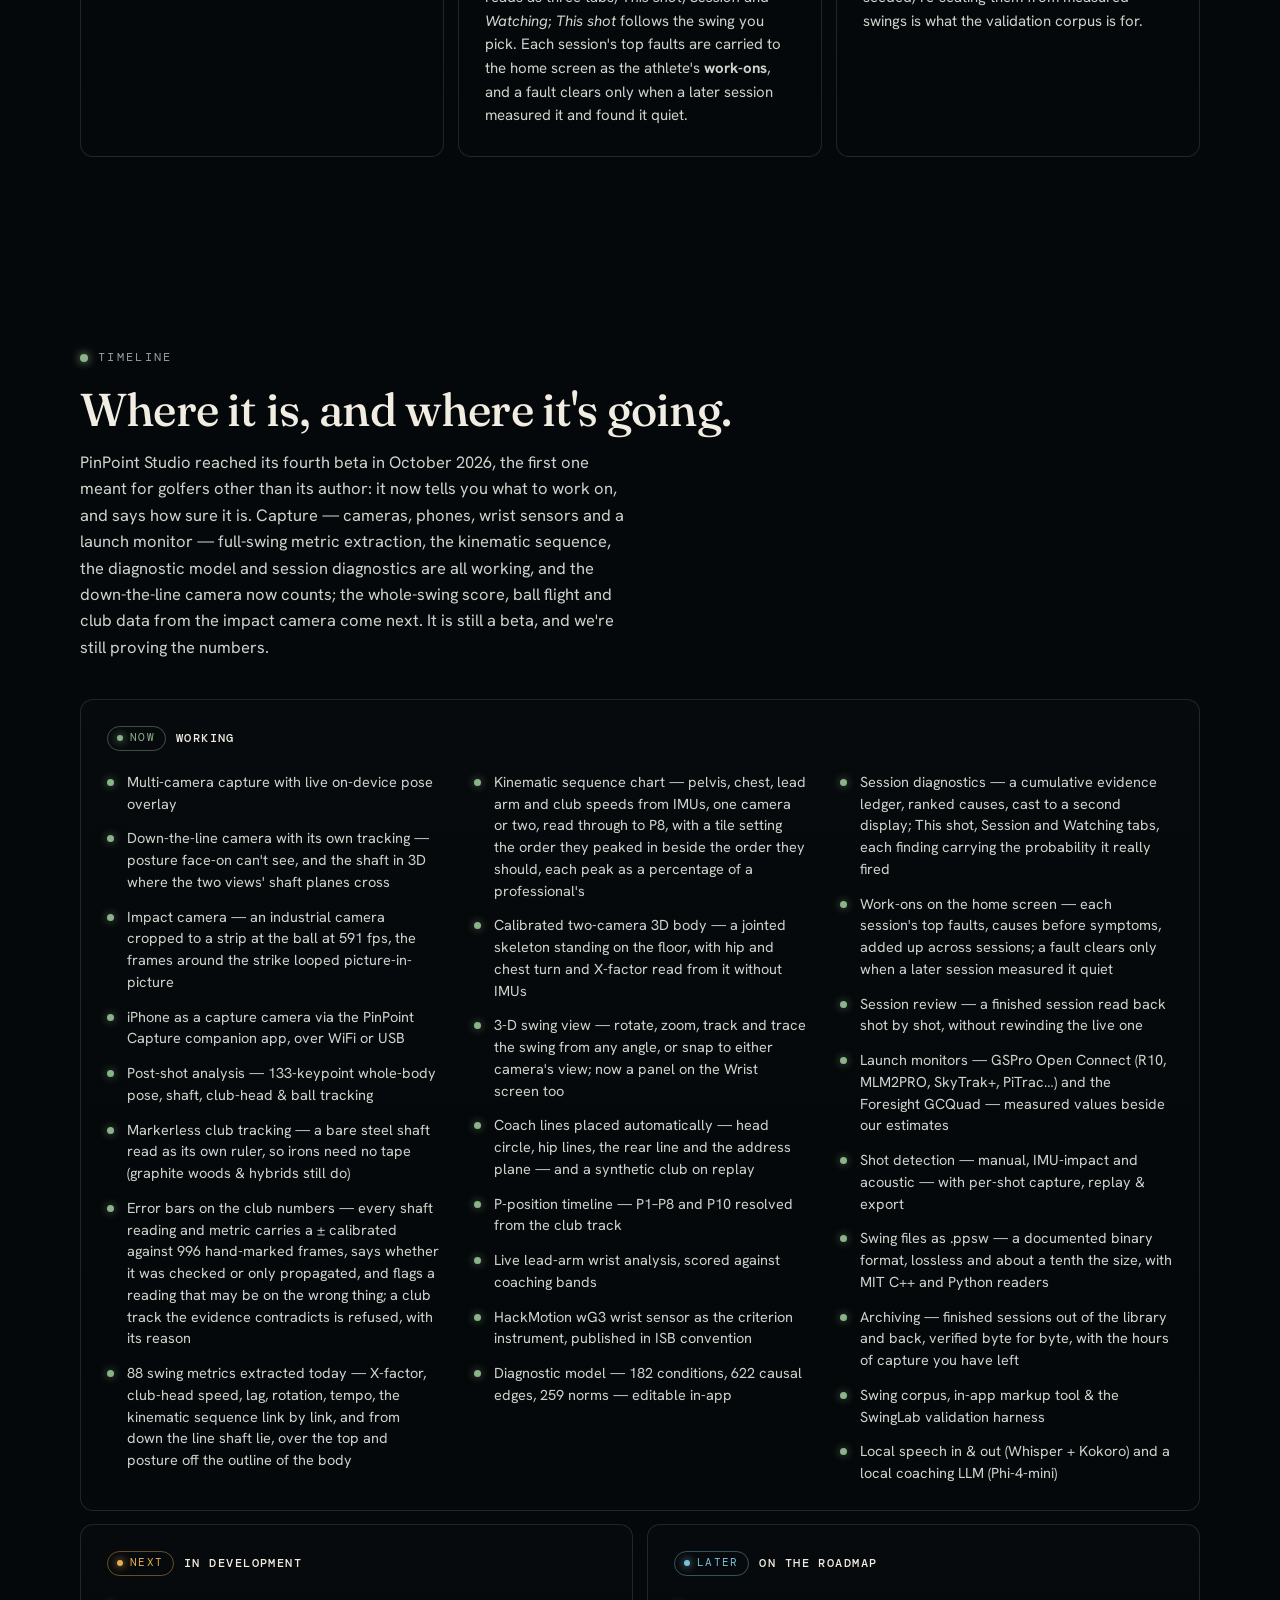
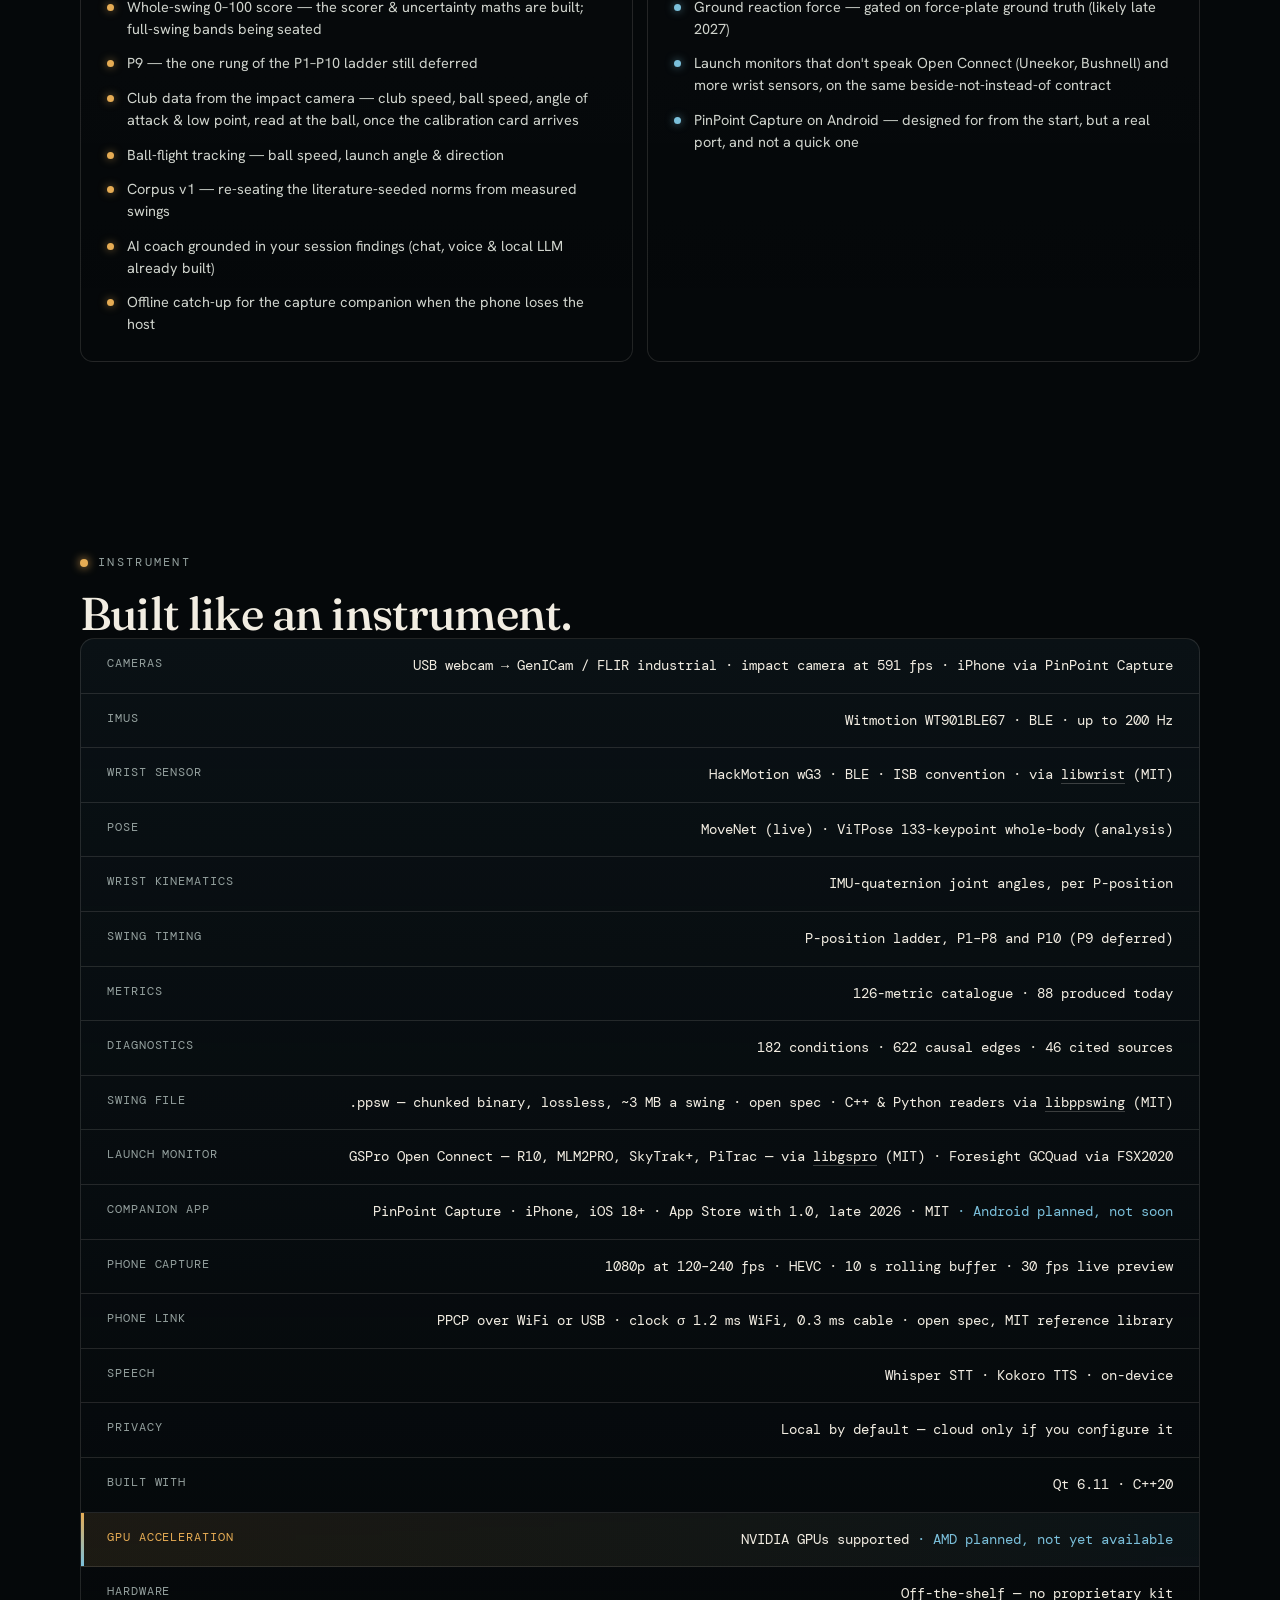
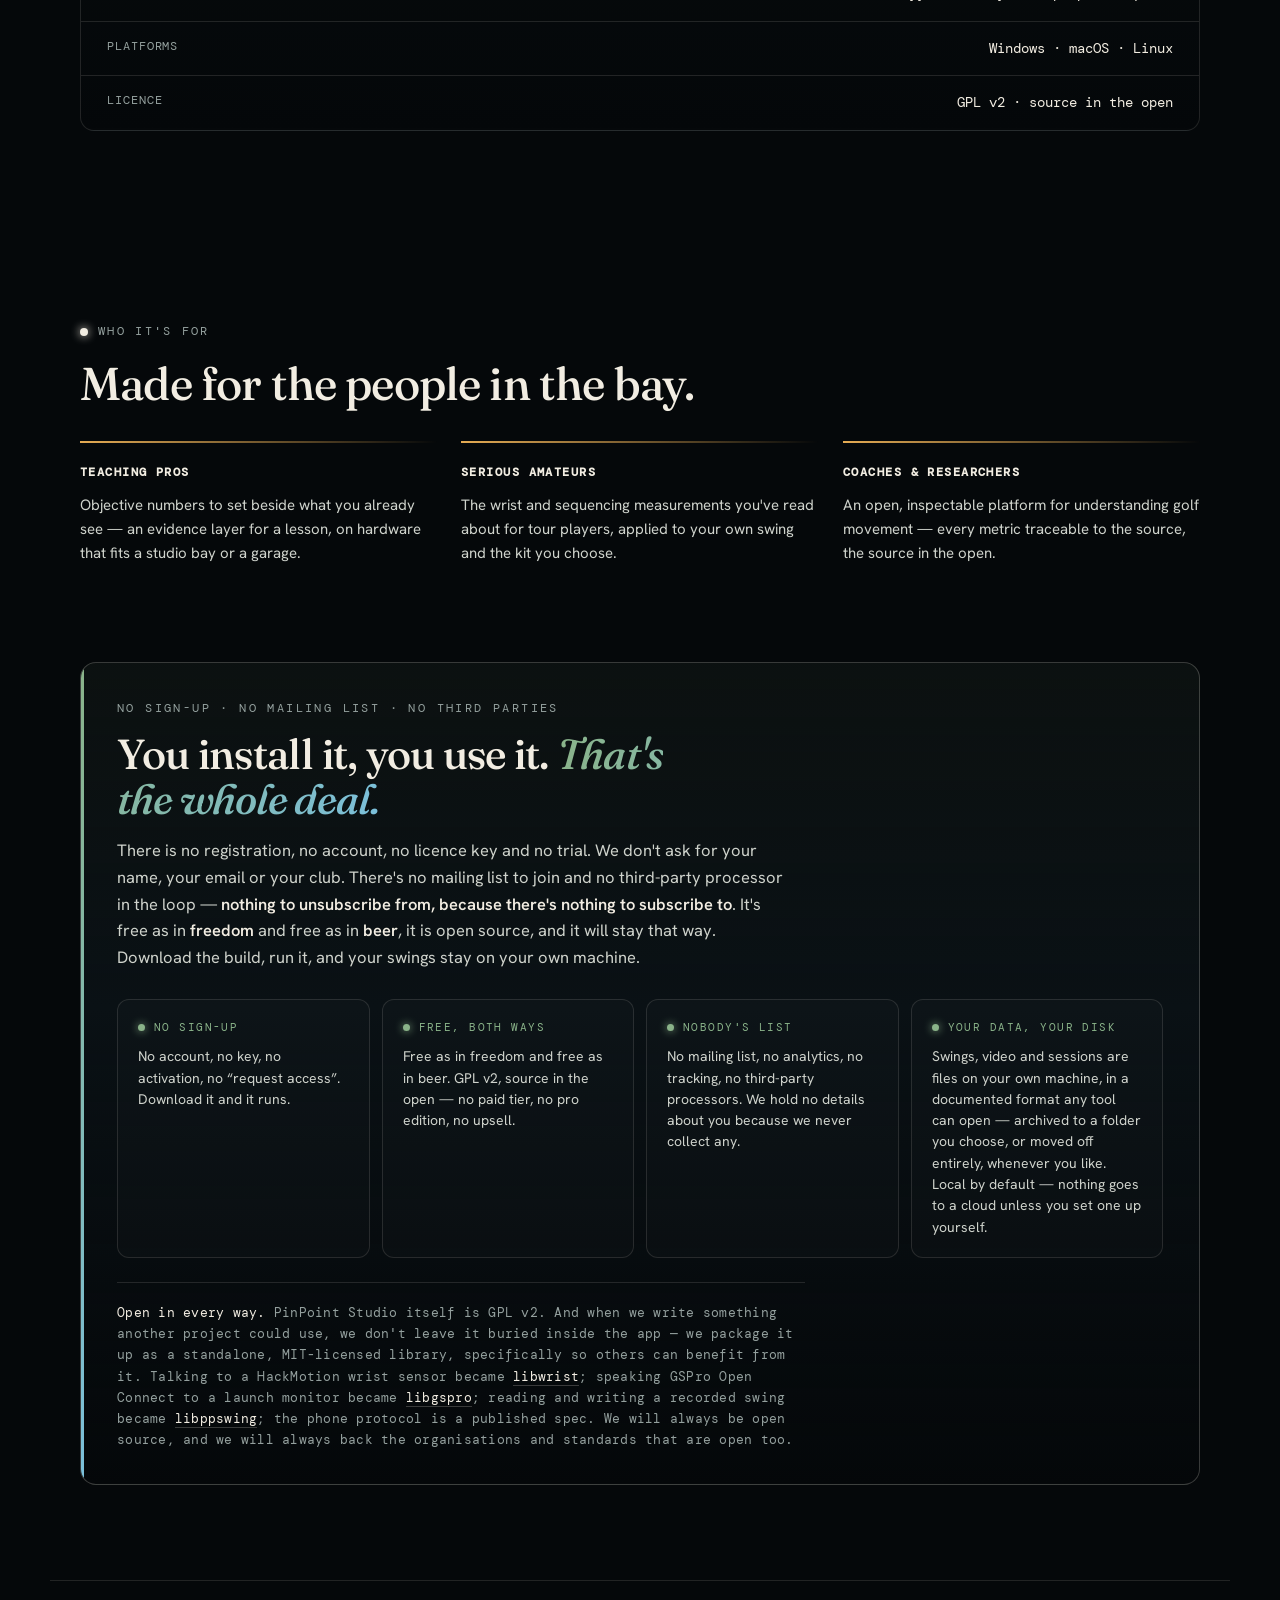
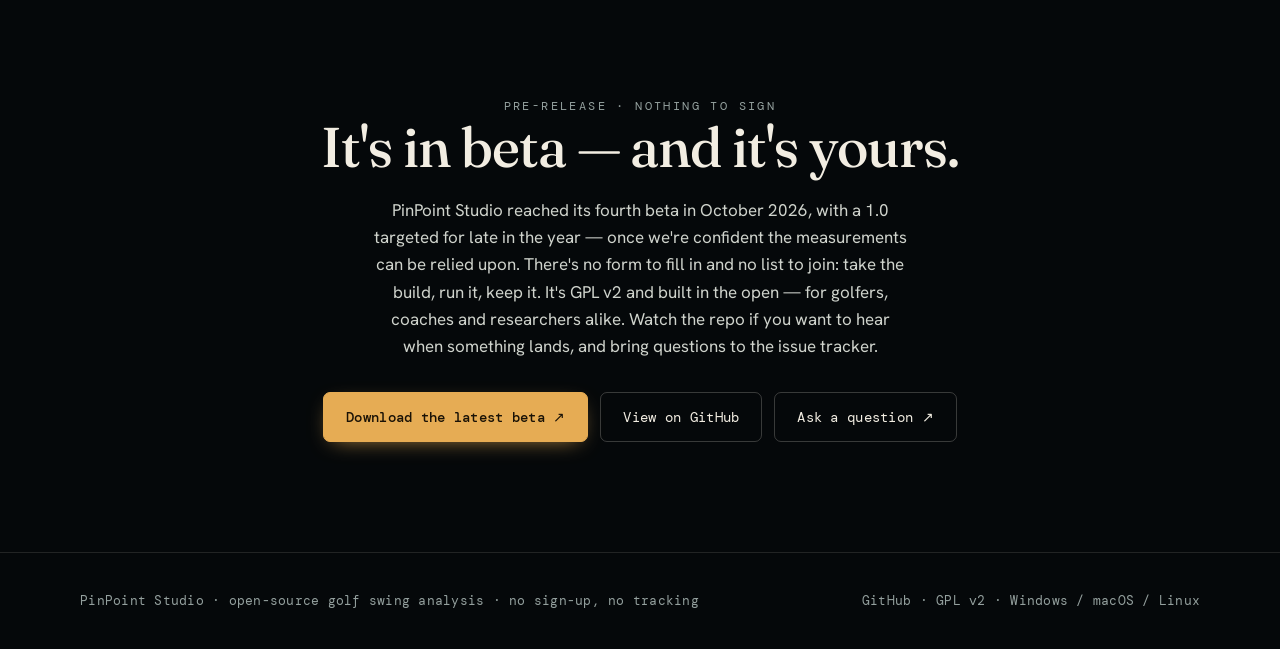
==== commit 8c9350ca: "Session diagnostics gets its own page — the model, the session, and how truth works" ====
--- a/index.html
+++ b/index.html
@@ -117,7 +117,8 @@
   .btn.solid{background:var(--accent);color:#1a1206;border-color:var(--accent);font-weight:500;
     box-shadow:0 6px 22px -10px rgba(230,172,84,.9)}
   .btn.solid:hover{background:#f0c279;border-color:#f0c279;box-shadow:0 10px 30px -10px rgba(230,172,84,1)}
-  @media(max-width:760px){.navlinks a.muted{display:none}}
+  @media(max-width:1180px){.navlinks{gap:16px;font-size:13px}}
+  @media(max-width:1040px){.navlinks a.muted{display:none}}
 
   /* ---- hero ---- */
   .hero{padding-top:72px;padding-bottom:30px;position:relative}
@@ -290,7 +291,7 @@
   @media(max-width:560px){.readout{flex-wrap:wrap}.readout .rd{flex:1 1 44%;border-bottom:1px solid var(--line)}}
 
   /* ---- science in practice: links to the deep-dive sub-pages ---- */
-  .sci-links{display:grid;grid-template-columns:repeat(3,1fr);gap:14px;margin-top:24px}
+  .sci-links{display:grid;grid-template-columns:repeat(2,1fr);gap:14px;margin-top:24px}
   .sci-card{display:flex;flex-direction:column;padding:26px 26px;border:1px solid var(--line);border-radius:13px;
     background:linear-gradient(180deg,rgba(255,255,255,.014),transparent);
     transition:border-color .25s,transform .25s,box-shadow .25s;position:relative;overflow:hidden}
@@ -417,6 +418,7 @@
       <a class="muted" href="index.html" aria-current="page">Home</a>
       <a class="muted" href="science/how-it-works.html">How it works</a>
       <a class="muted" href="science/swing-scoring.html">Swing scoring</a>
+      <a class="muted" href="science/session-diagnostics.html">Diagnostics</a>
       <a class="muted" href="science/shaft-detection.html">Shaft detection</a>
       <a class="muted" href="science/studio-setup.html">Studio setup</a>
       <a class="muted" href="science/validation.html">Validation</a>
@@ -545,7 +547,7 @@
       <p>PinPoint Studio is an early prototype under active validation. Every measurement is being checked against a hand-annotated corpus of real swings before it goes anywhere near a release — because results you can't rely on are no use to anyone. There's a beta to try if you want to follow along, but nothing to depend on yet — and there won't be until we're confident the figures hold up. That bar is deliberate, and getting the science right is the whole point.</p>
     </div>
 
-    <p class="sec-lede reveal" style="--d:3;margin-top:42px;margin-bottom:0">Three deep dives into that science in practice — written in plain English, not academic jargon:</p>
+    <p class="sec-lede reveal" style="--d:3;margin-top:42px;margin-bottom:0">Four deep dives into that science in practice — written in plain English, not academic jargon:</p>
     <div class="sci-links">
       <a class="sci-card reveal" style="--d:4" href="science/how-it-works.html">
         <div class="sci-k"><i style="color:var(--pelvis)"></i>The whole stack</div>
@@ -559,7 +561,13 @@
         <p>How a captured swing becomes an honest number — the movements we measure, and the maths that stops one number hiding a real fault.</p>
         <span class="sci-go">Read how scoring works &#8599;</span>
       </a>
-      <a class="sci-card reveal" style="--d:6" href="science/shaft-detection.html">
+      <a class="sci-card reveal" style="--d:6" href="science/session-diagnostics.html">
+        <div class="sci-k"><i style="color:var(--arm)"></i>Diagnosis &amp; coaching</div>
+        <h3>From a session to what to work on</h3>
+        <p>The diagnostic model in full, how evidence builds swing by swing into patterns and causes, how the work-on list is ordered — and what the app is entitled to call true.</p>
+        <span class="sci-go">Read how diagnosis works &#8599;</span>
+      </a>
+      <a class="sci-card reveal" style="--d:7" href="science/shaft-detection.html">
         <div class="sci-k"><i style="color:var(--club)"></i>Club tracking</div>
         <h3>Finding the shaft in the blur</h3>
         <p>How we track a thin shaft moving past 100&nbsp;mph — leaning on the golfer's anatomy and swing physics rather than fighting the blur, and how a bare club becomes its own ruler.</p>
@@ -779,7 +787,7 @@
           <li>P-position timeline — P1–P8 and P10 resolved from the club track</li>
           <li>Live lead-arm wrist analysis, scored against coaching bands</li>
           <li>HackMotion wG3 wrist sensor as the criterion instrument, published in ISB convention</li>
-          <li>Diagnostic model — 157 conditions, 366 causal edges, 180 cited corridors — editable in-app</li>
+          <li>Diagnostic model — 182 conditions, 622 causal edges, 259 norms — editable in-app</li>
           <li>Session diagnostics — a cumulative evidence ledger, ranked causes, cast to a second display; This shot, Session and Watching tabs, each finding carrying the probability it really fired</li>
           <li>Work-ons on the home screen — each session's top faults, causes before symptoms, added up across sessions; a fault clears only when a later session measured it quiet</li>
           <li>Session review — a finished session read back shot by shot, without rewinding the live one</li>
@@ -826,7 +834,7 @@
       <div class="specrow"><span class="k">Wrist kinematics</span><span class="v">IMU-quaternion joint angles, per P-position</span></div>
       <div class="specrow"><span class="k">Swing timing</span><span class="v">P-position ladder, P1&ndash;P8 and P10 (P9 deferred)</span></div>
       <div class="specrow"><span class="k">Metrics</span><span class="v">126-metric catalogue &middot; 88 produced today</span></div>
-      <div class="specrow"><span class="k">Diagnostics</span><span class="v">160 conditions &middot; 391 causal edges &middot; 40 cited sources</span></div>
+      <div class="specrow"><span class="k">Diagnostics</span><span class="v">182 conditions &middot; 622 causal edges &middot; 46 cited sources</span></div>
       <div class="specrow"><span class="k">Swing file</span><span class="v">.ppsw &mdash; chunked binary, lossless, ~3 MB a swing &middot; open spec &middot; C++ &amp; Python readers via <a class="ulink" href="https://github.com/PinPoint-Golf/libppswing" target="_blank" rel="noopener">libppswing</a> (MIT)</span></div>
       <div class="specrow"><span class="k">Launch monitor</span><span class="v">GSPro Open Connect &mdash; R10, MLM2PRO, SkyTrak+, PiTrac &mdash; via <a class="ulink" href="https://github.com/PinPoint-Golf/libgspro" target="_blank" rel="noopener">libgspro</a> (MIT) &middot; Foresight GCQuad via FSX2020</span></div>
       <div class="specrow"><span class="k">Companion app</span><span class="v">PinPoint Capture &middot; iPhone, iOS 18+ &middot; App Store with 1.0, late 2026 &middot; MIT <span class="soon">&middot; Android planned, not soon</span></span></div>
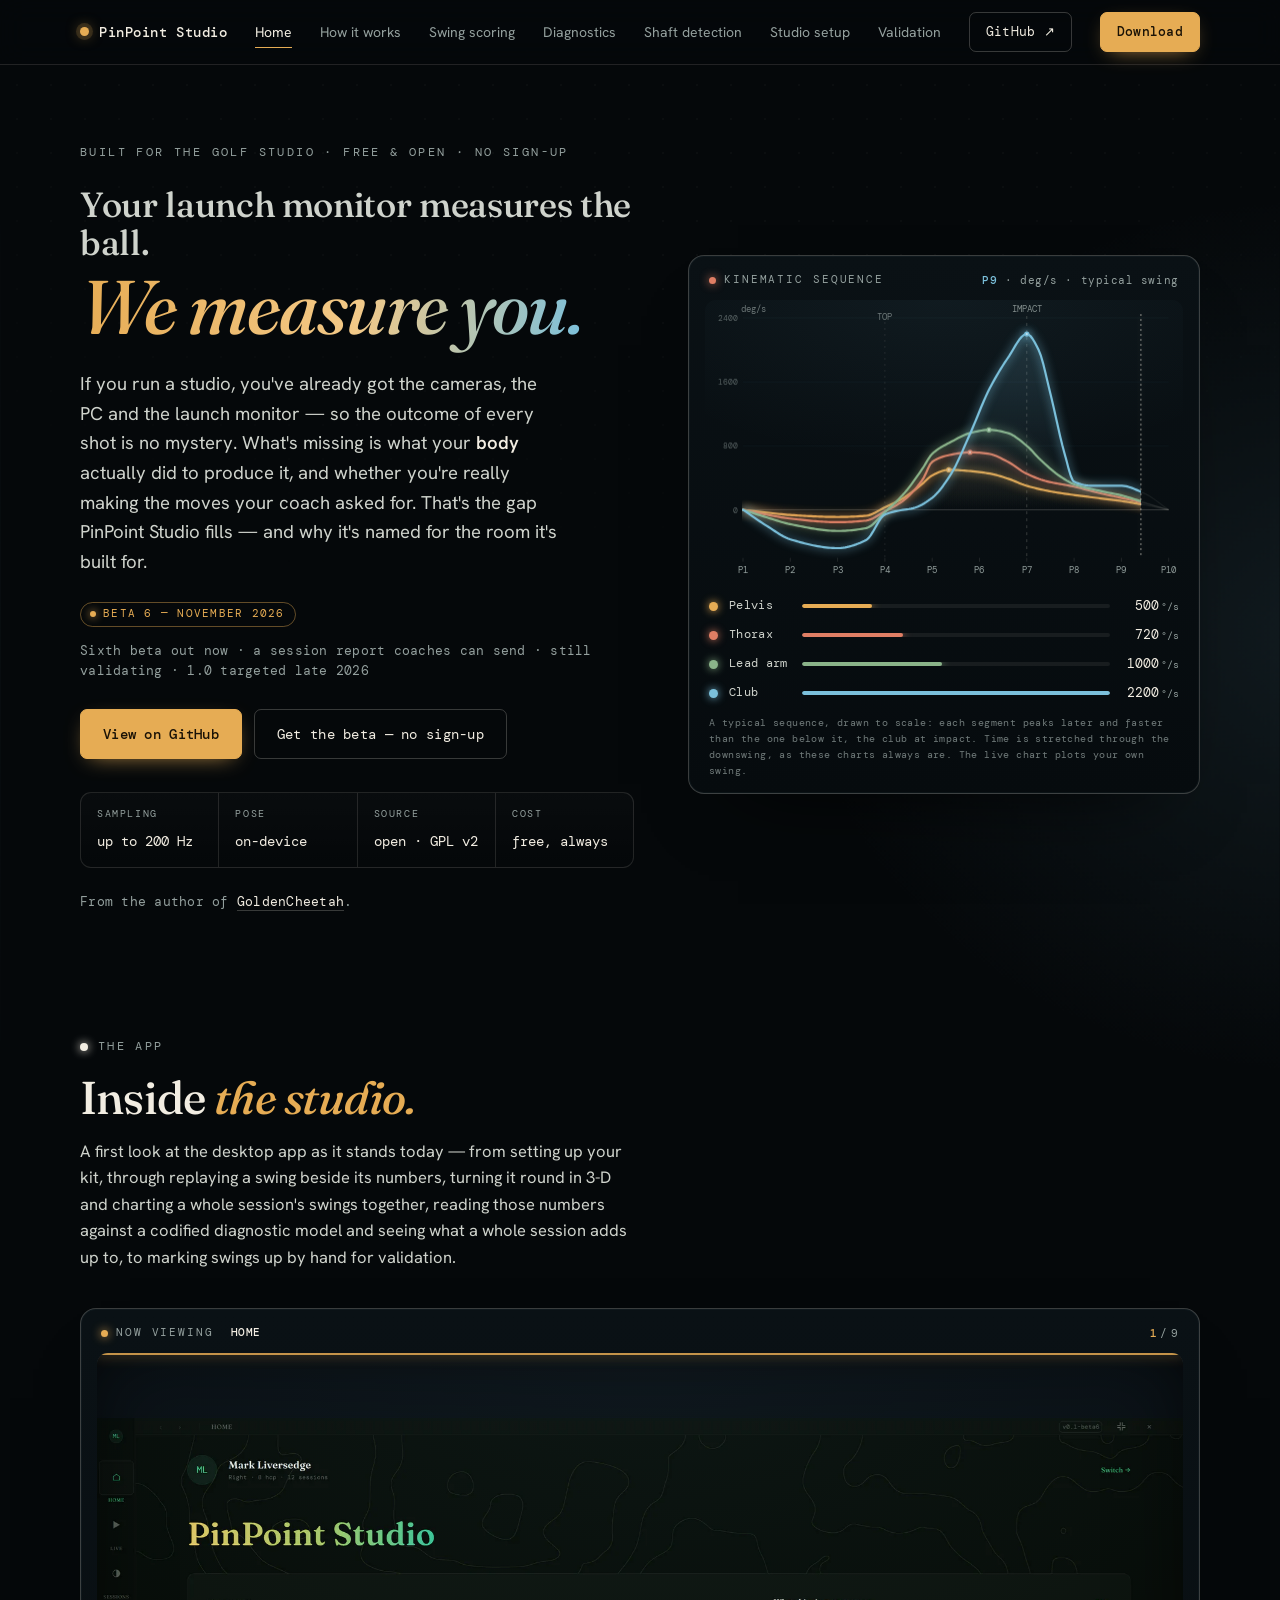
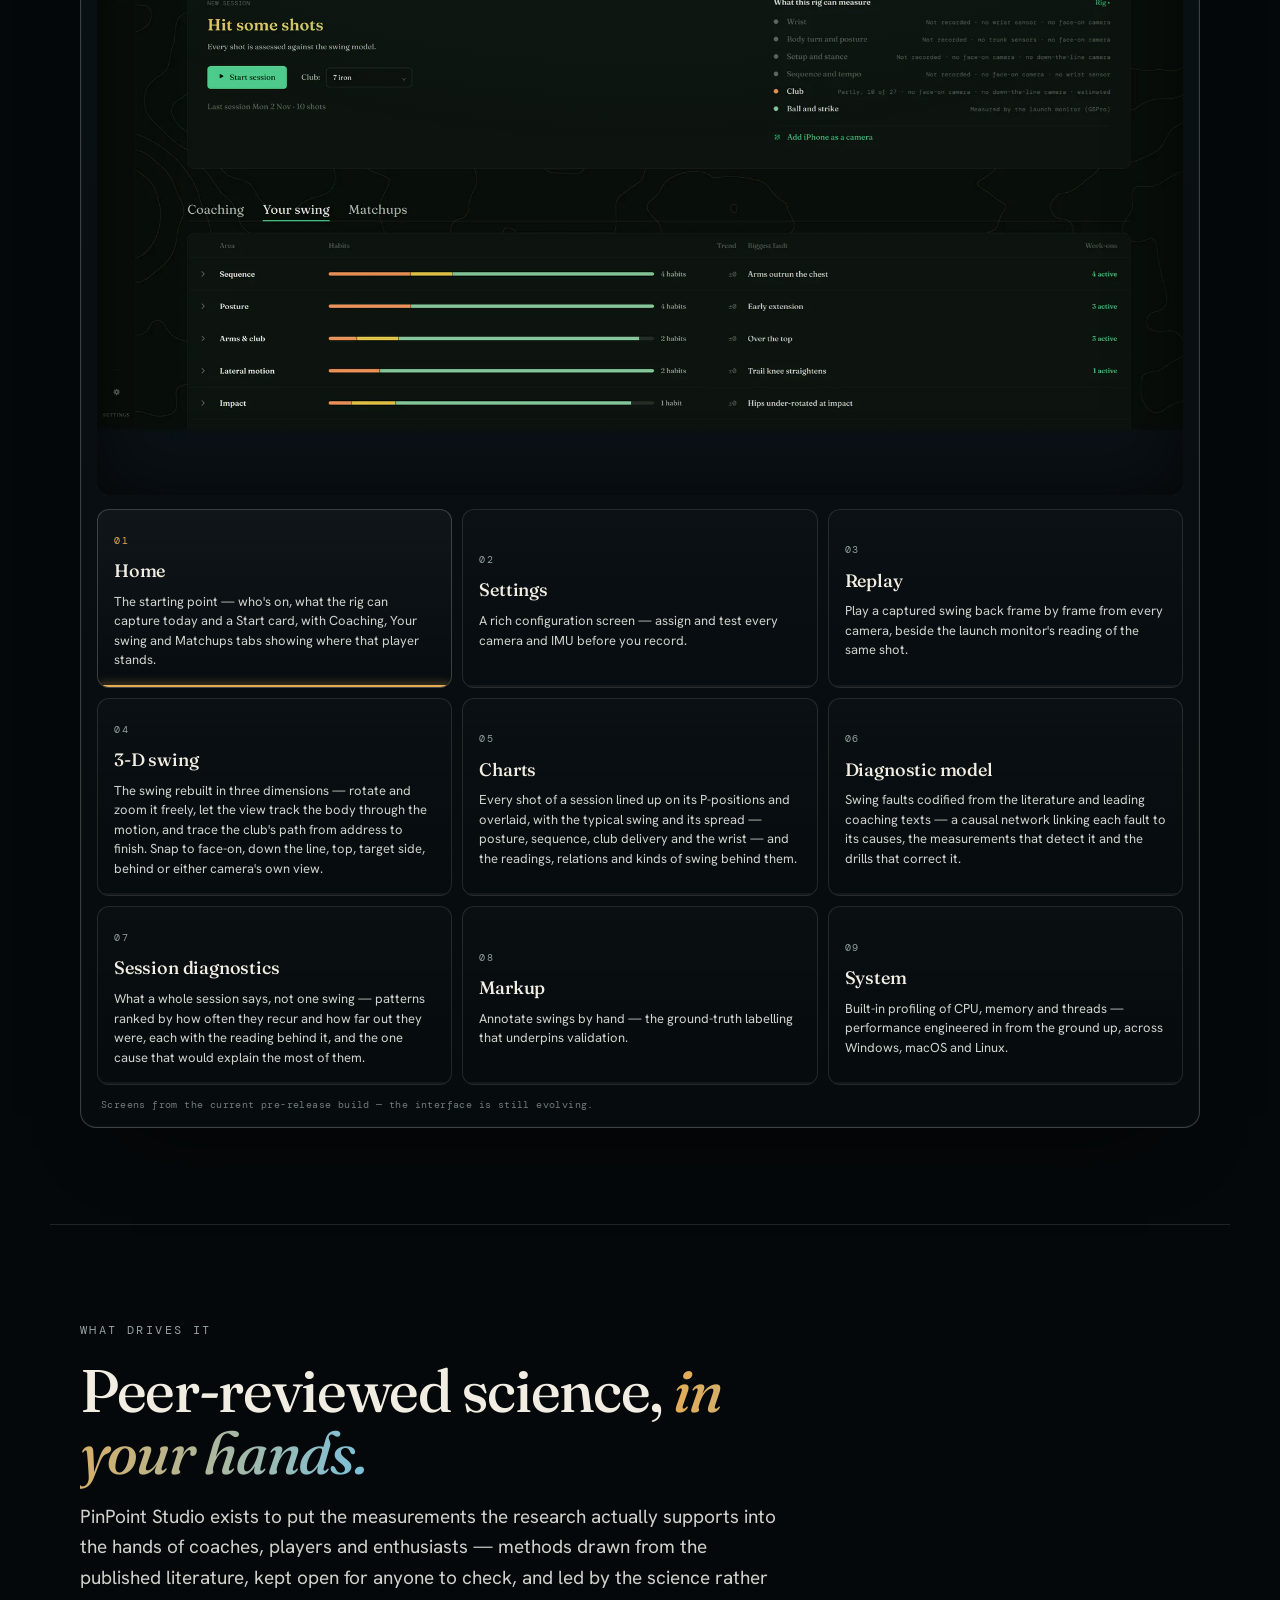
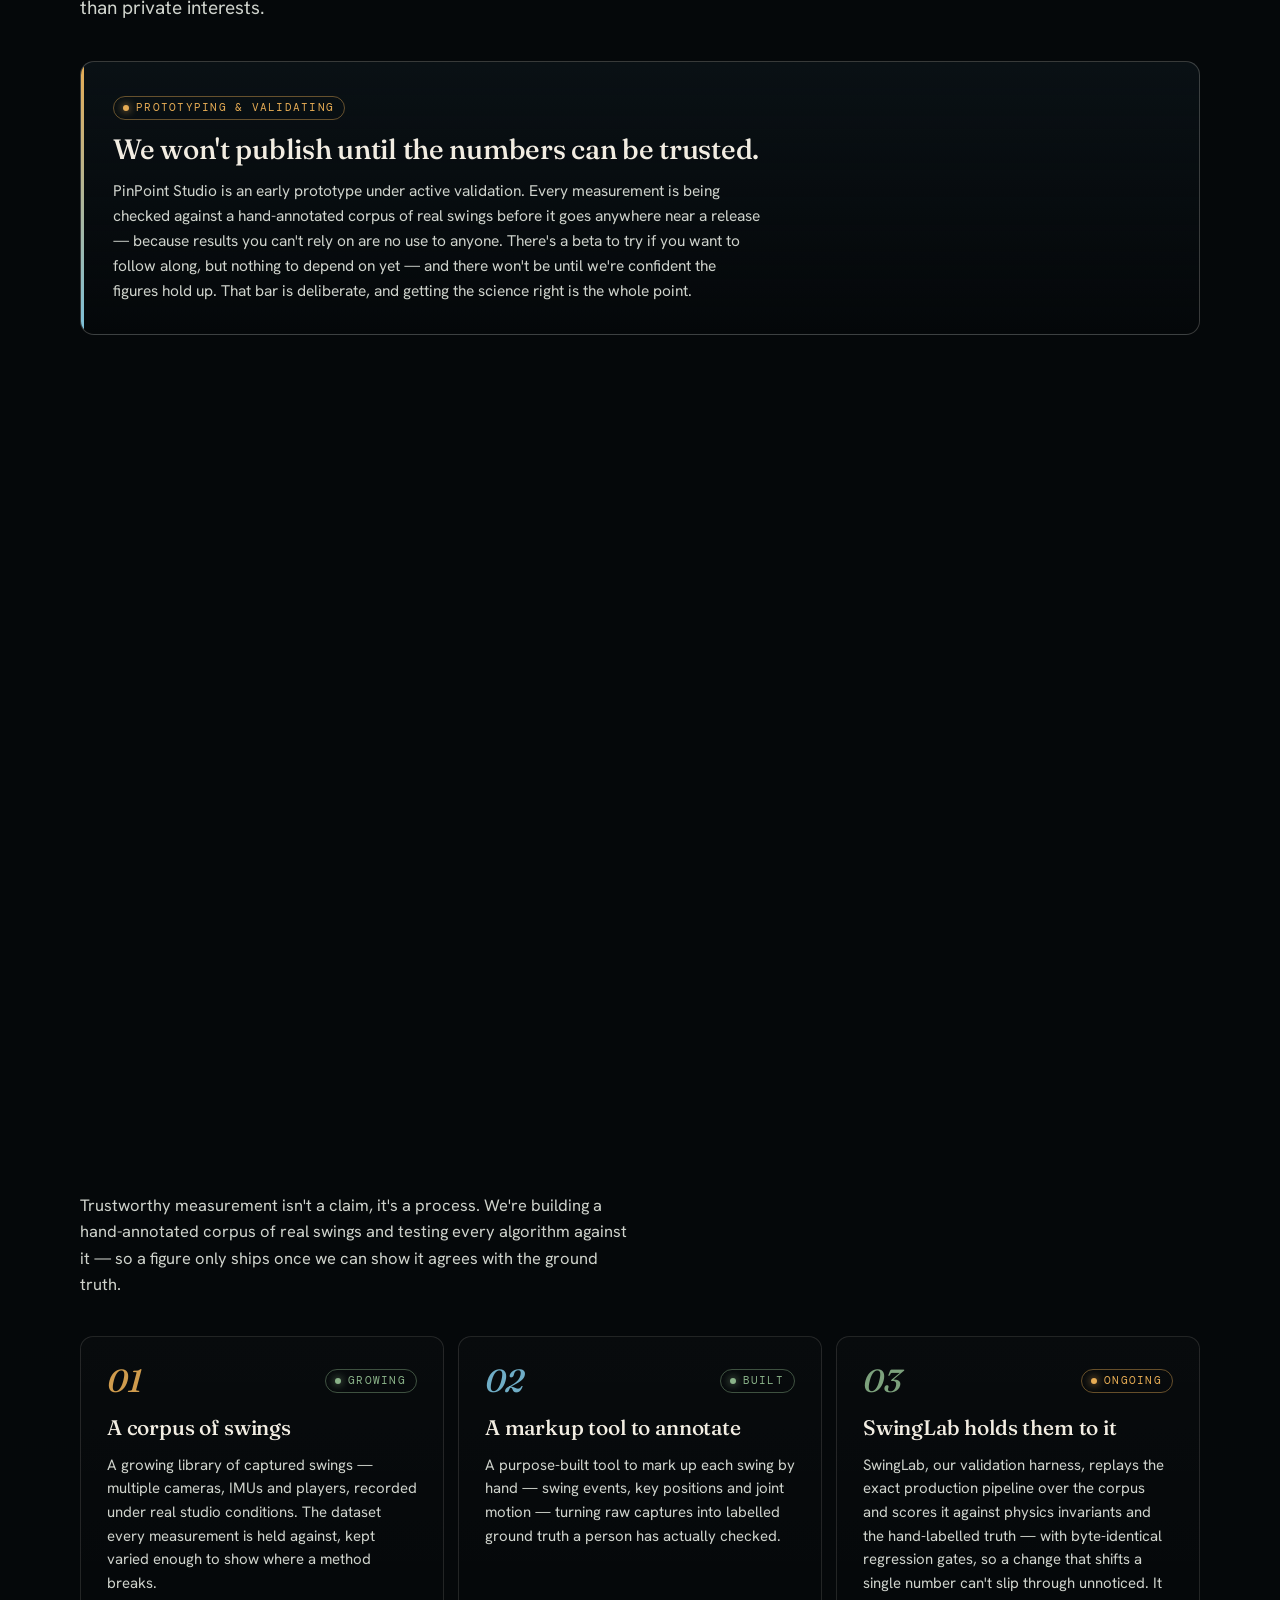
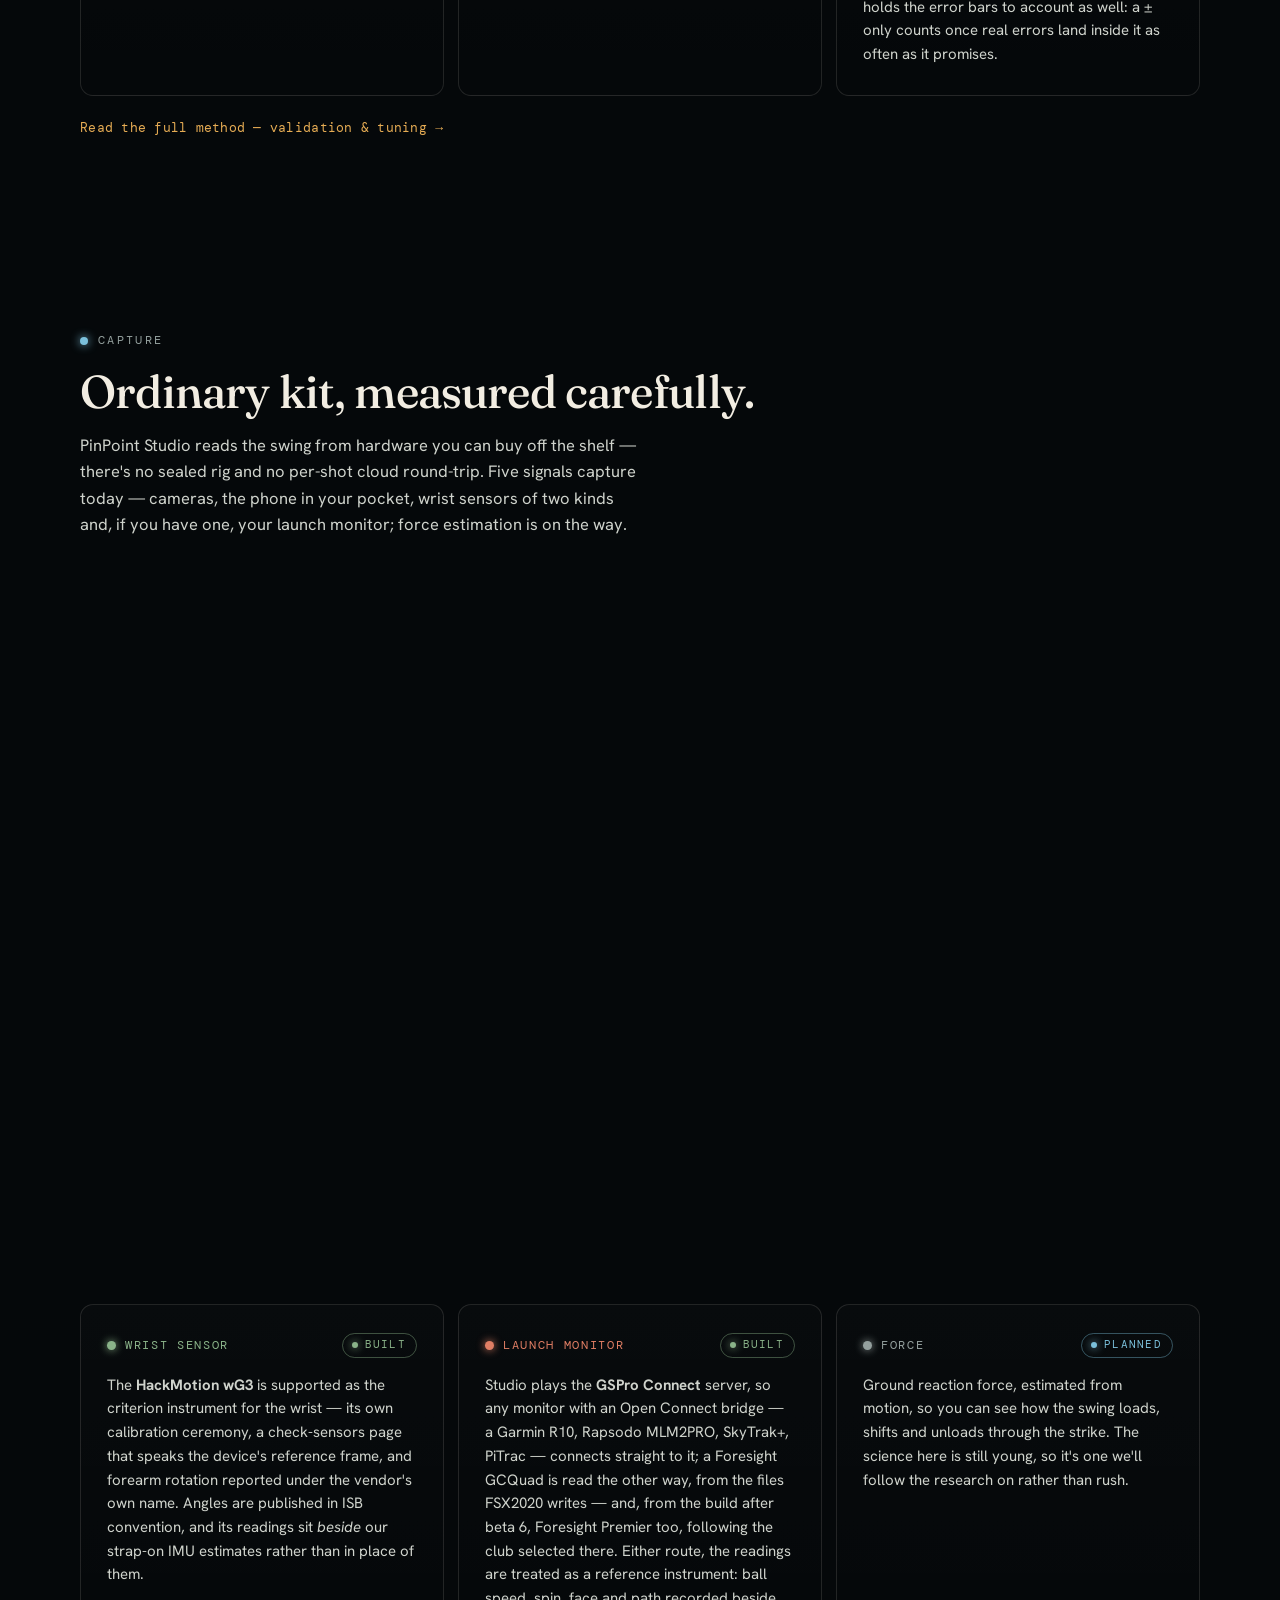
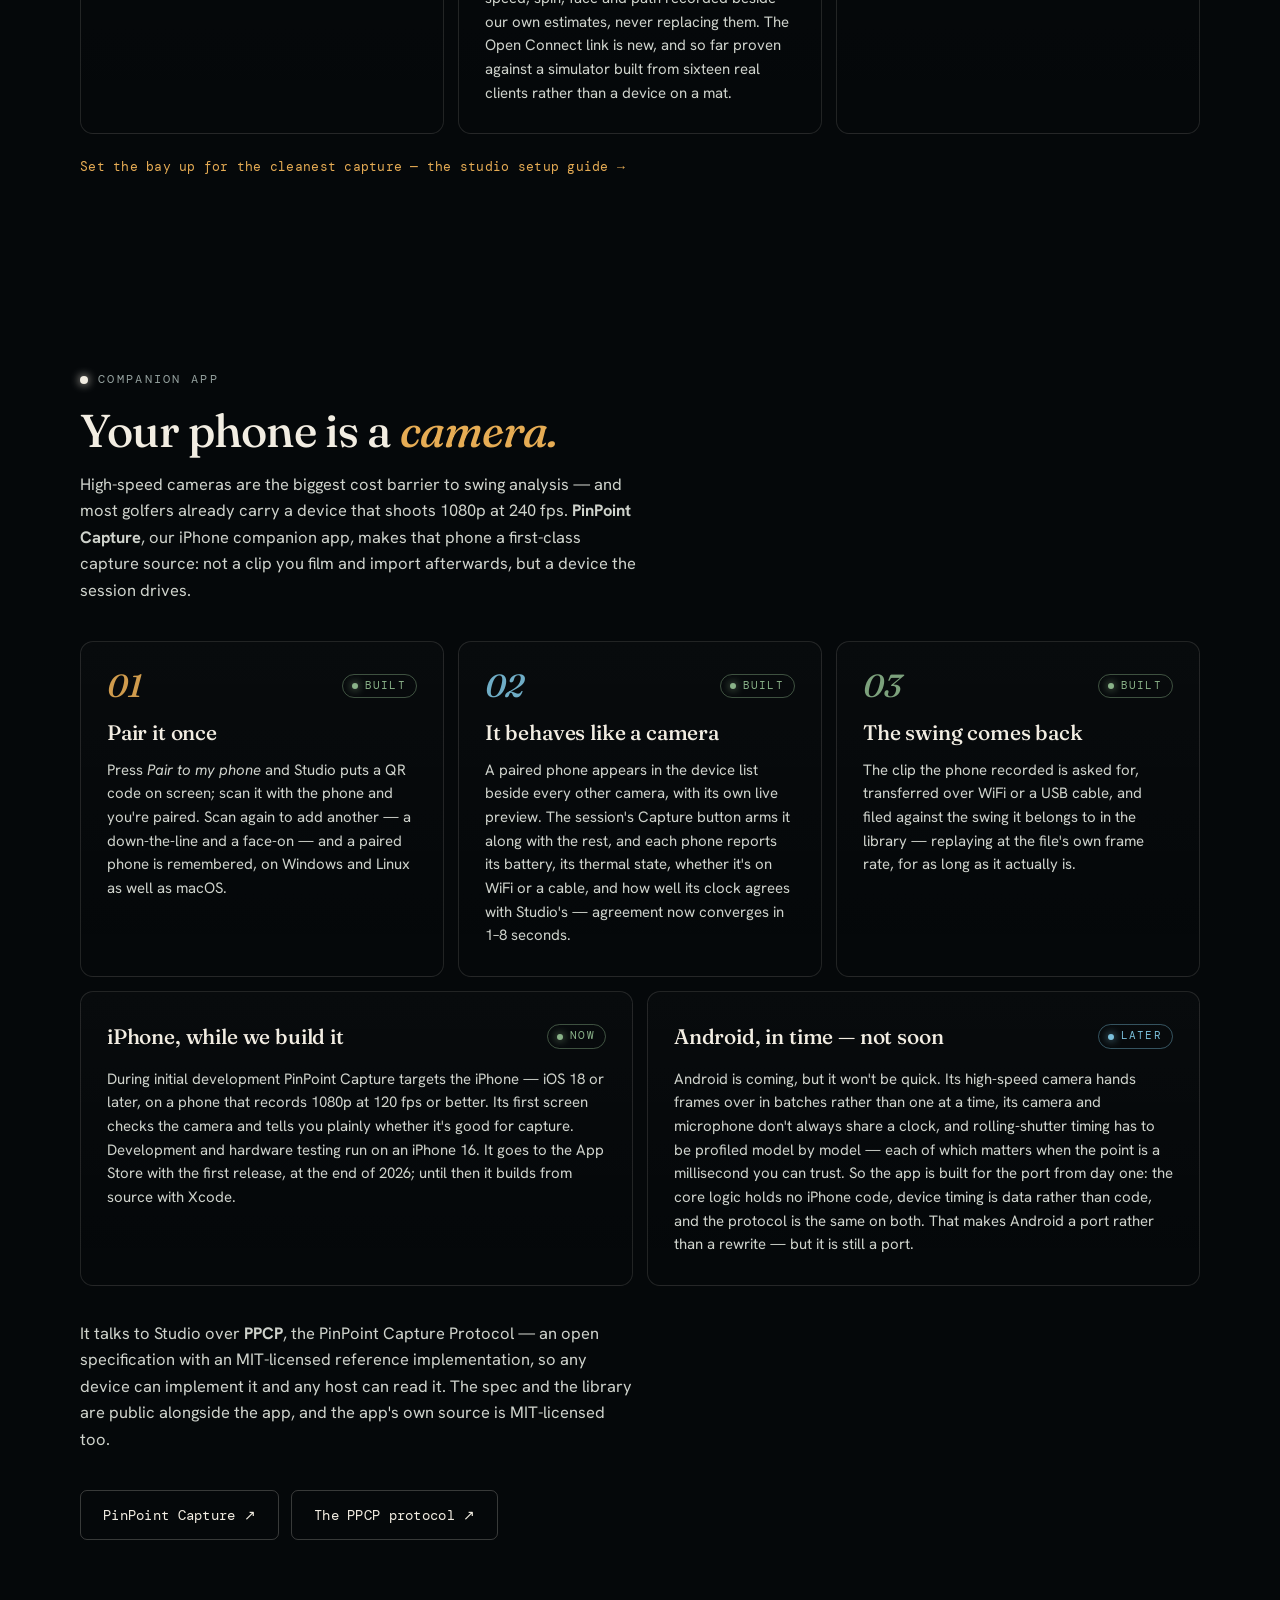
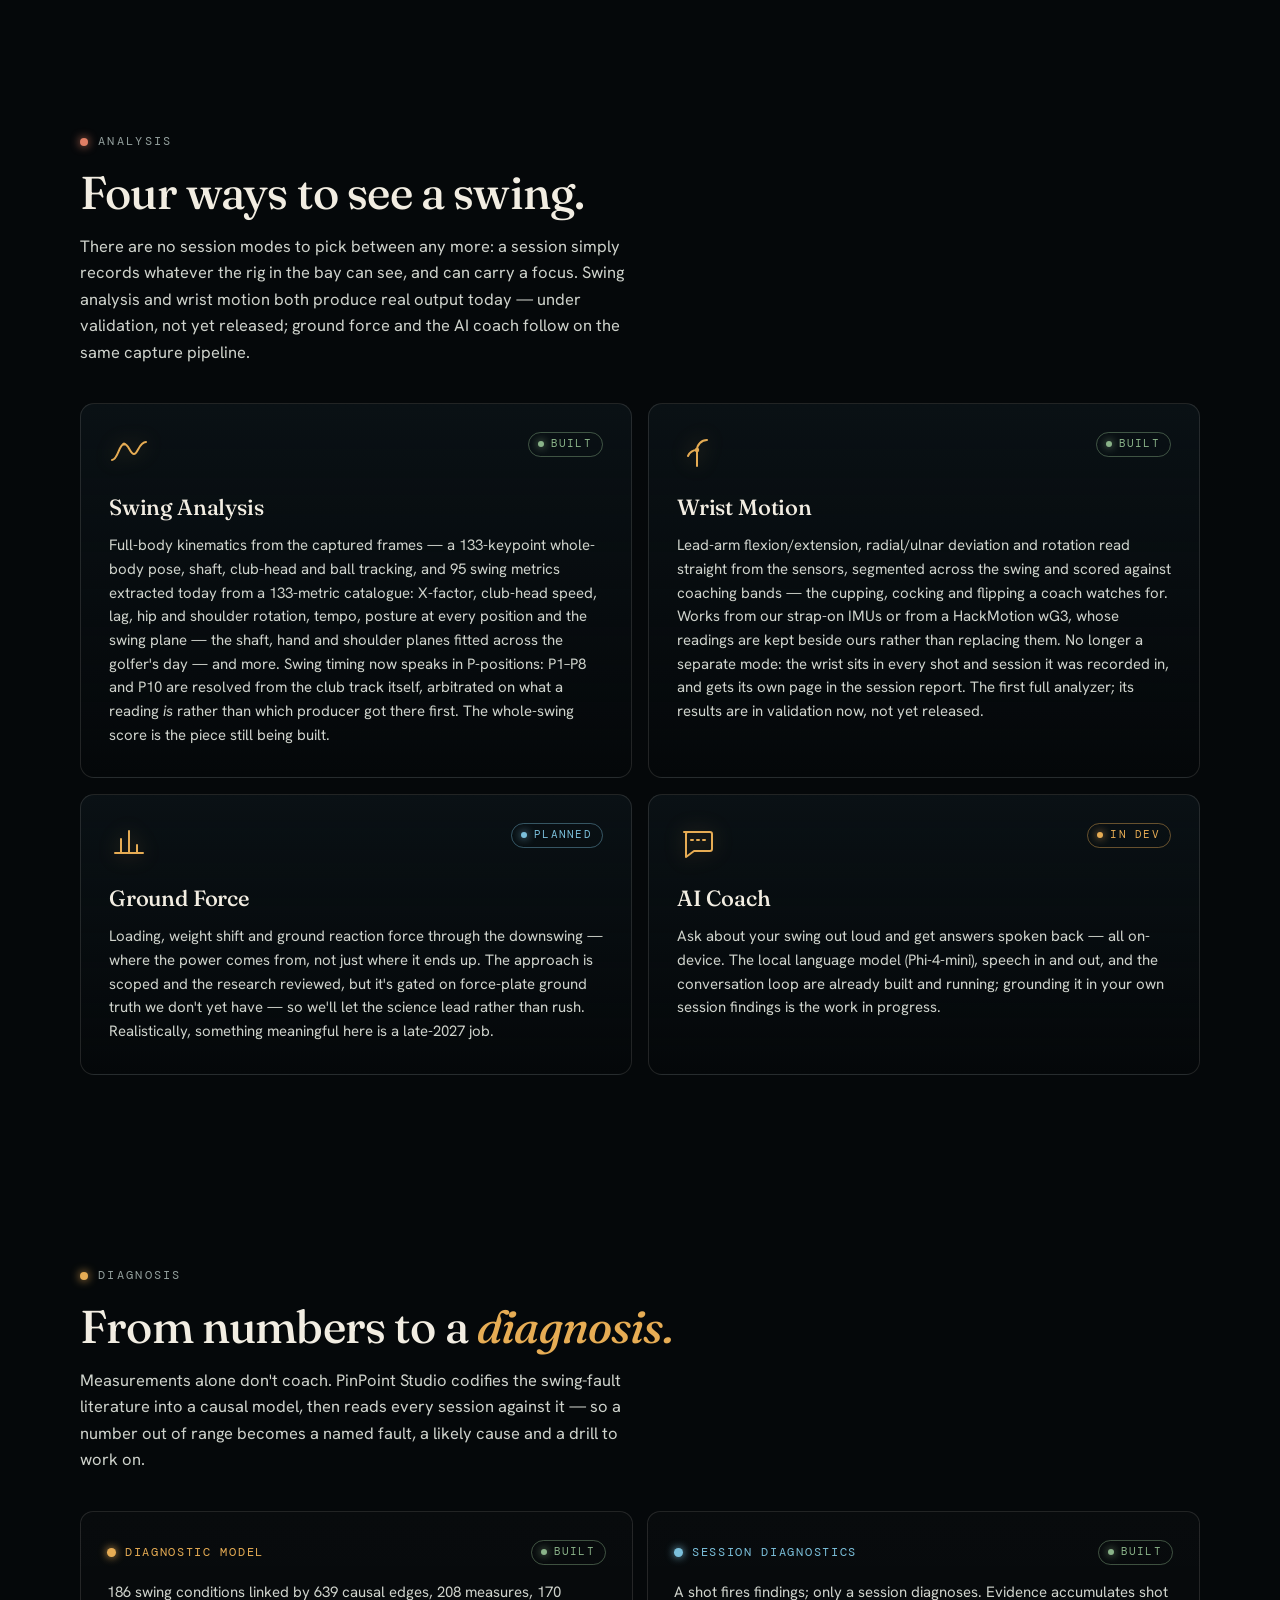
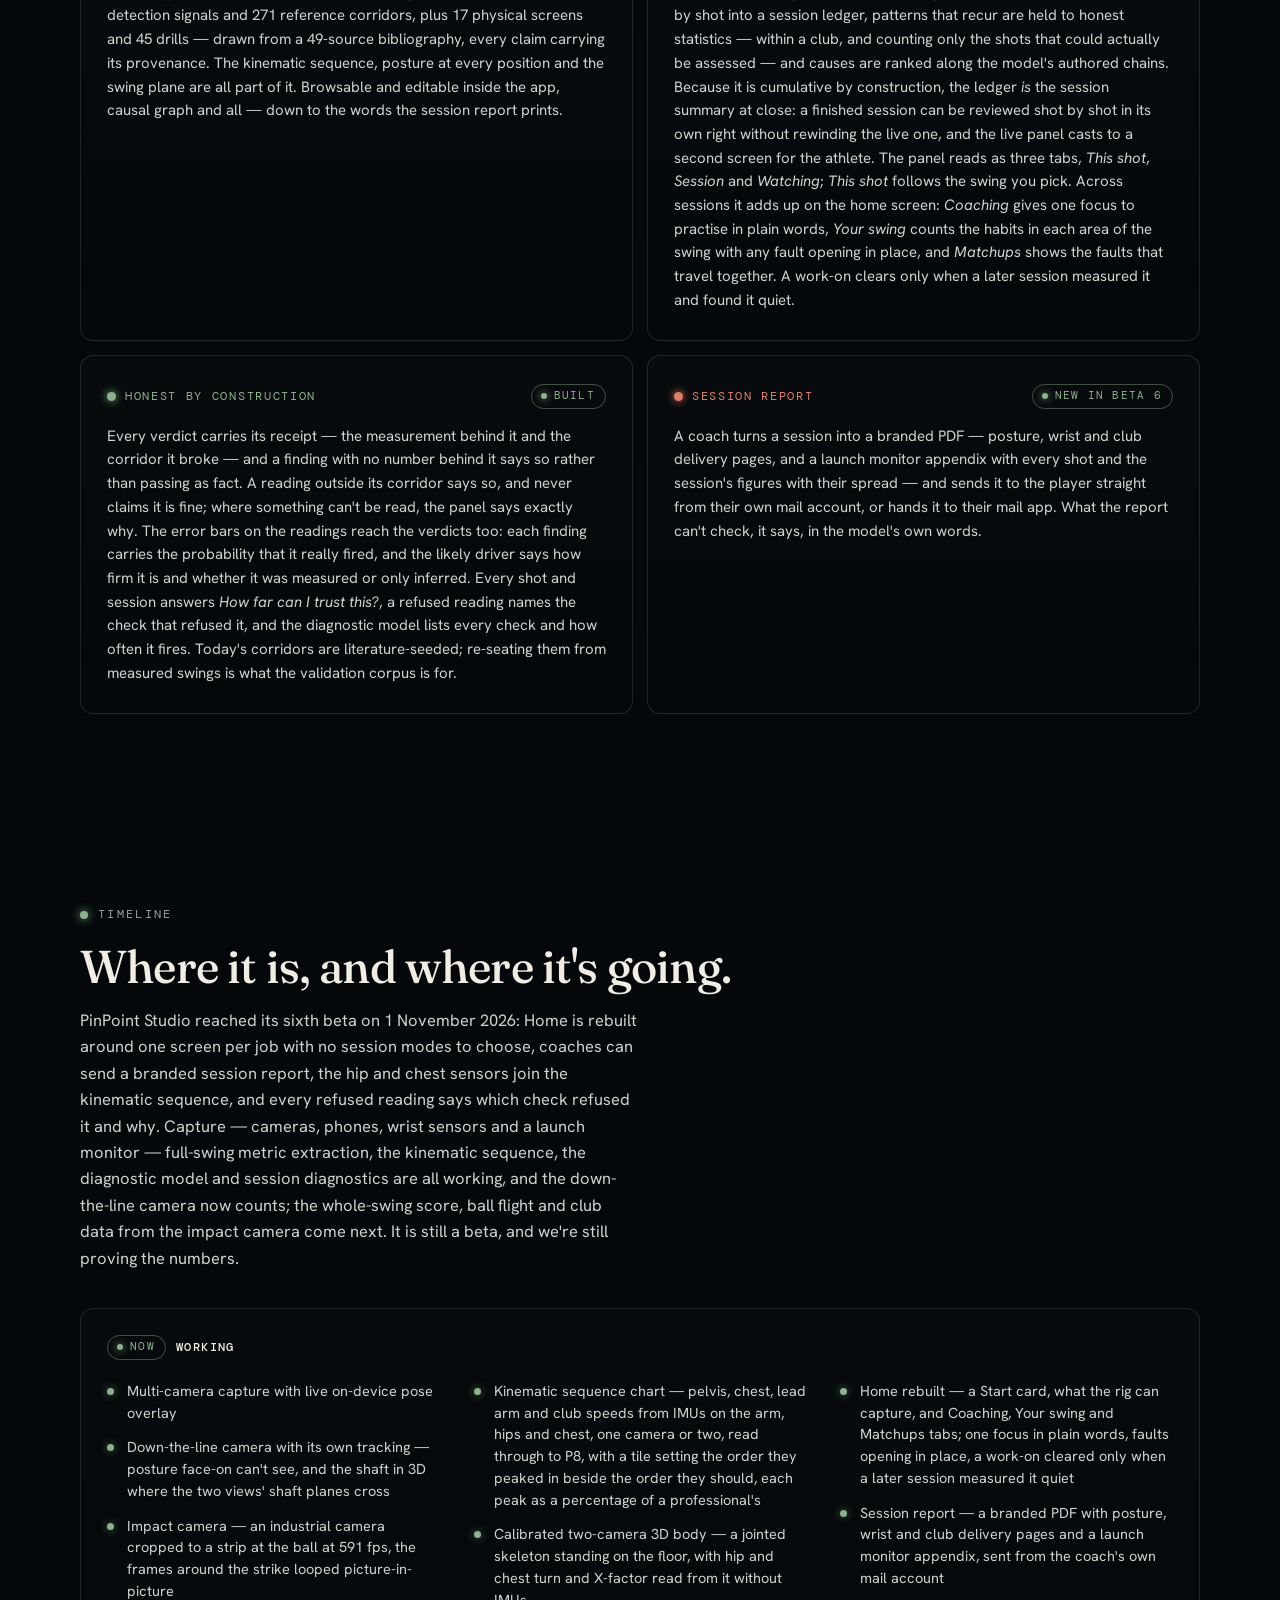
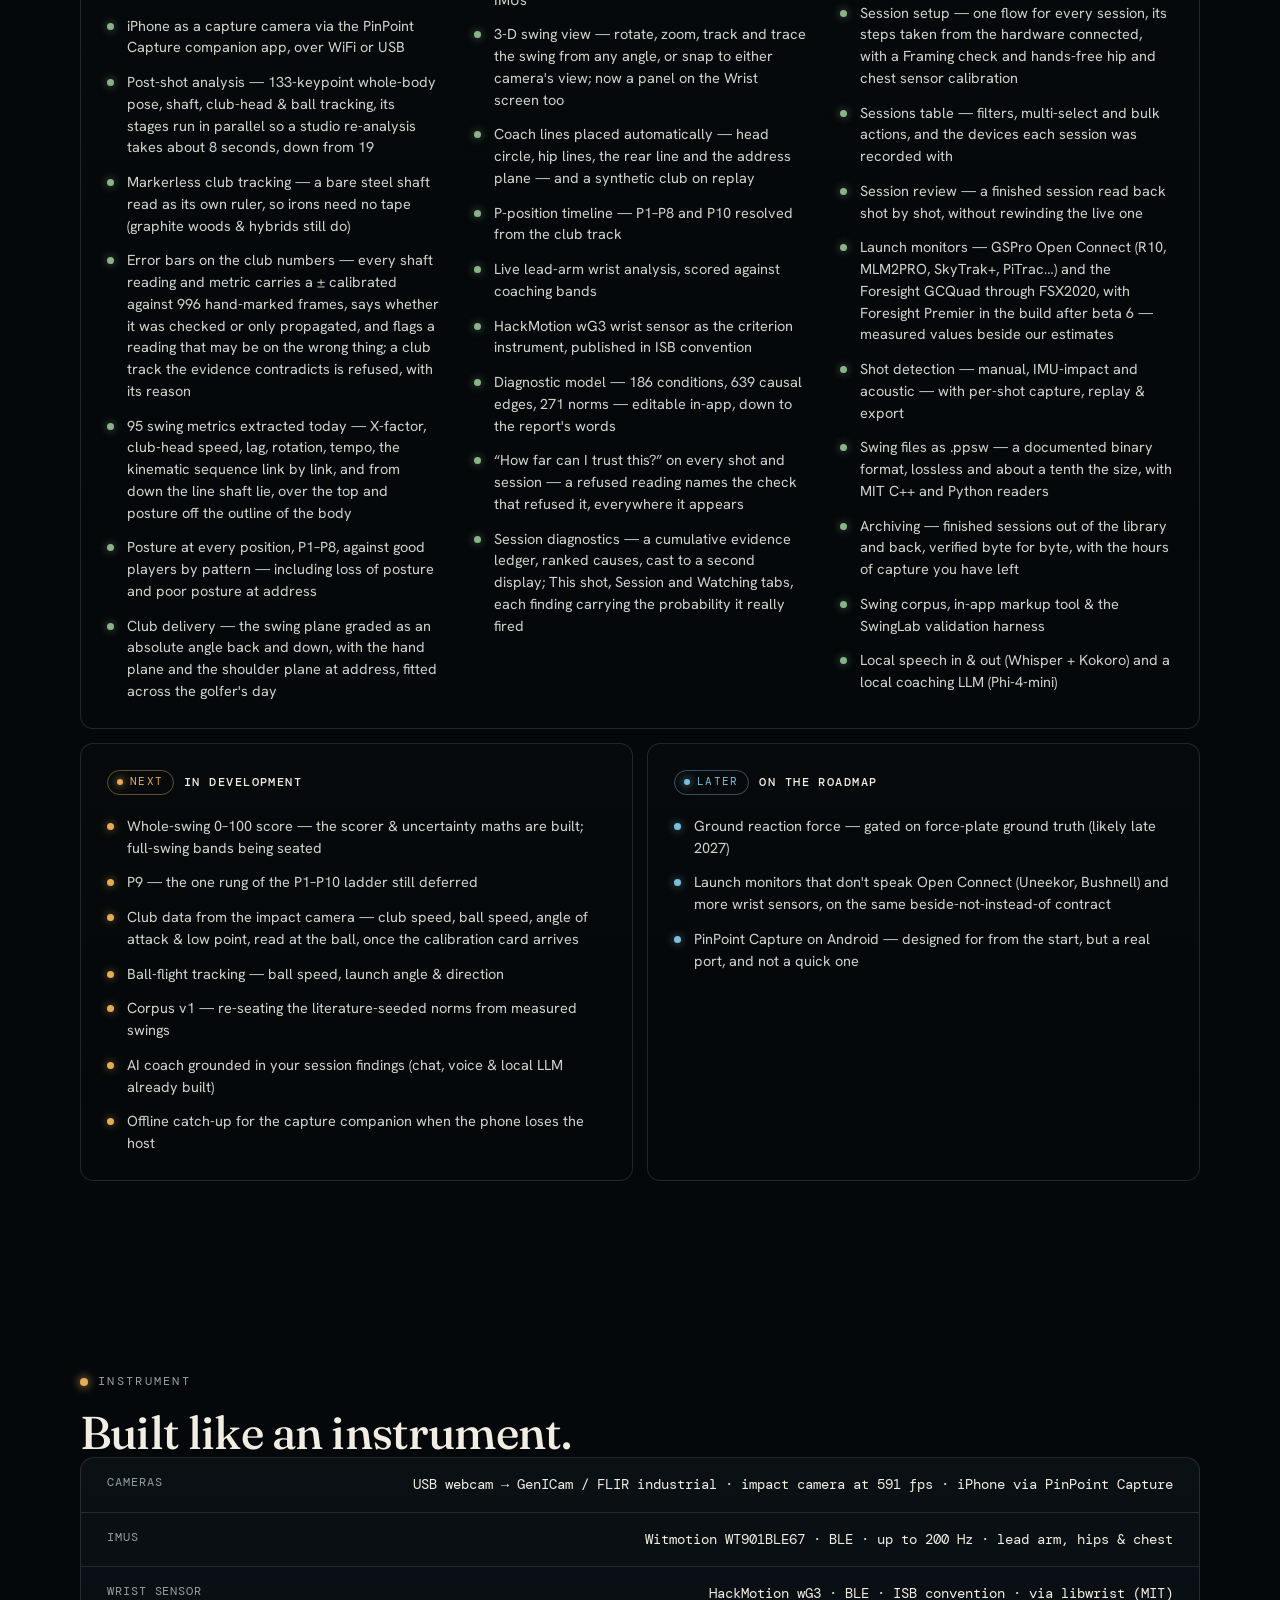
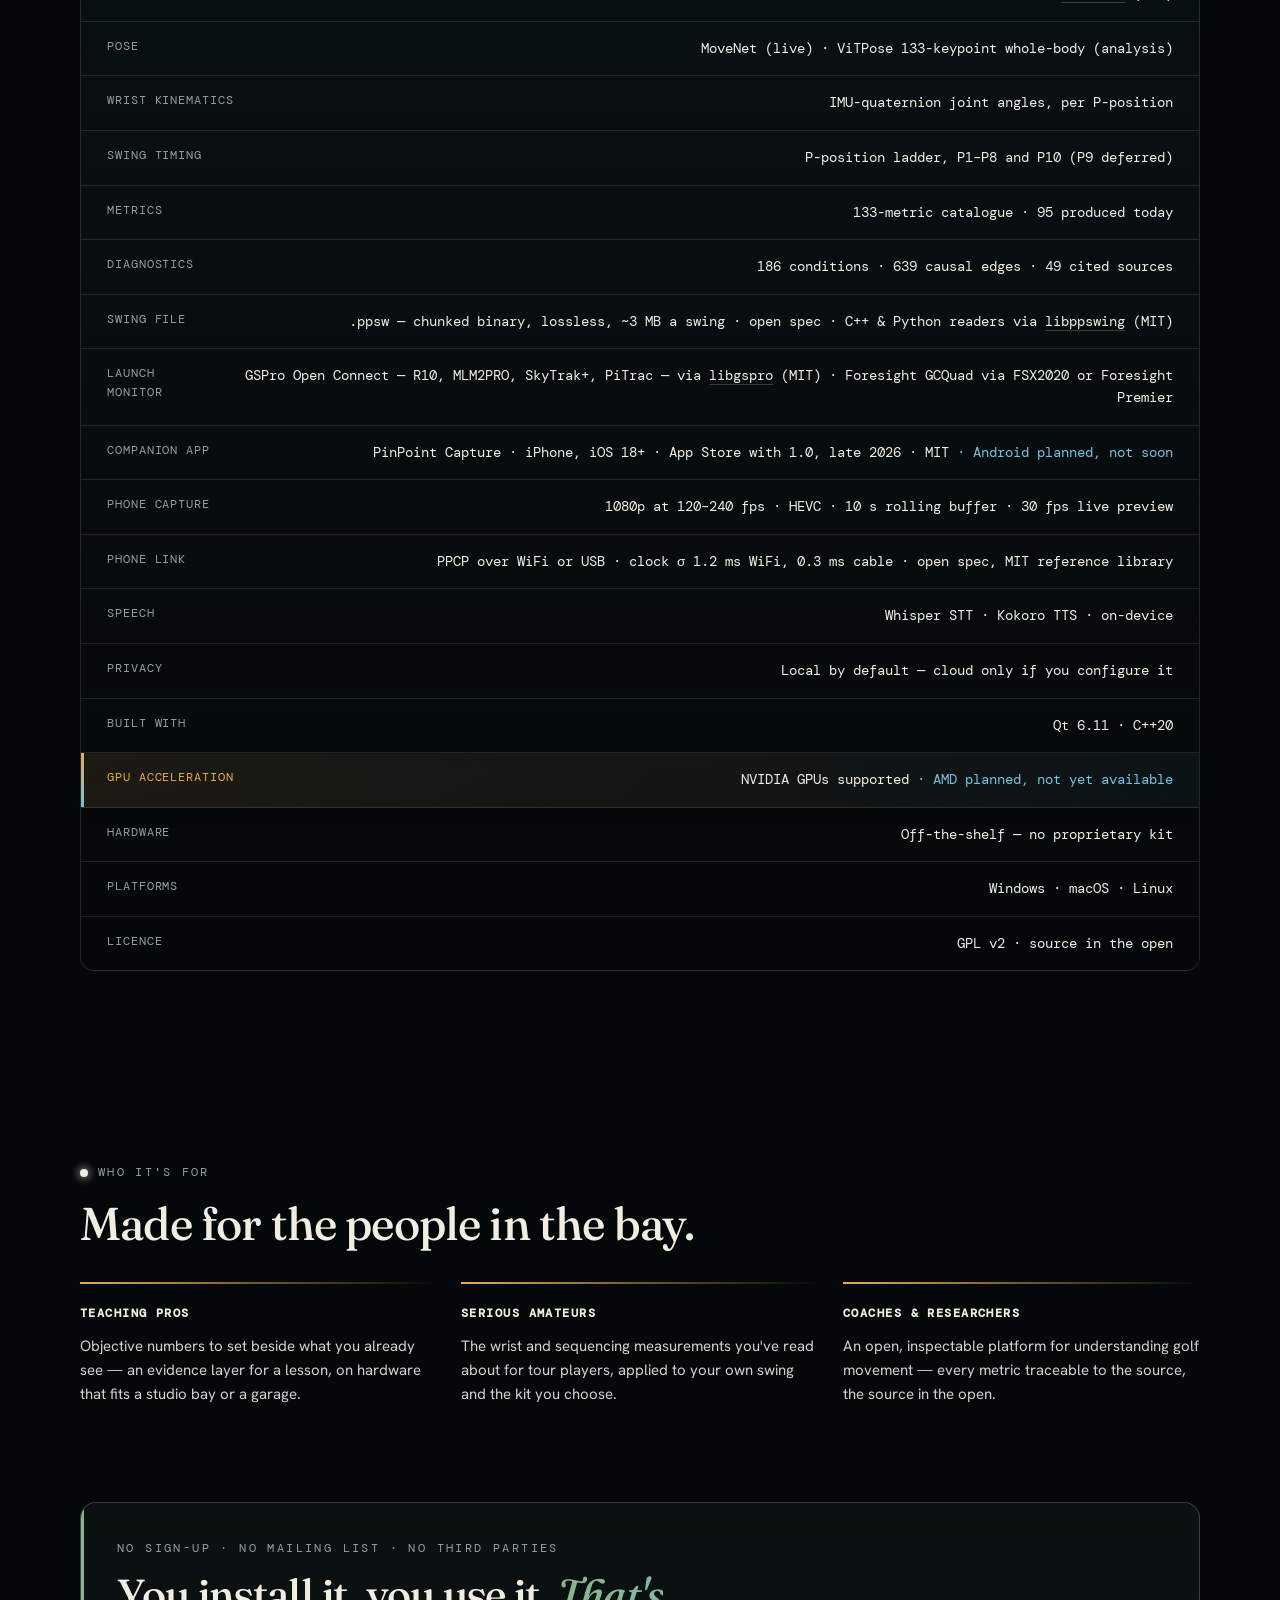
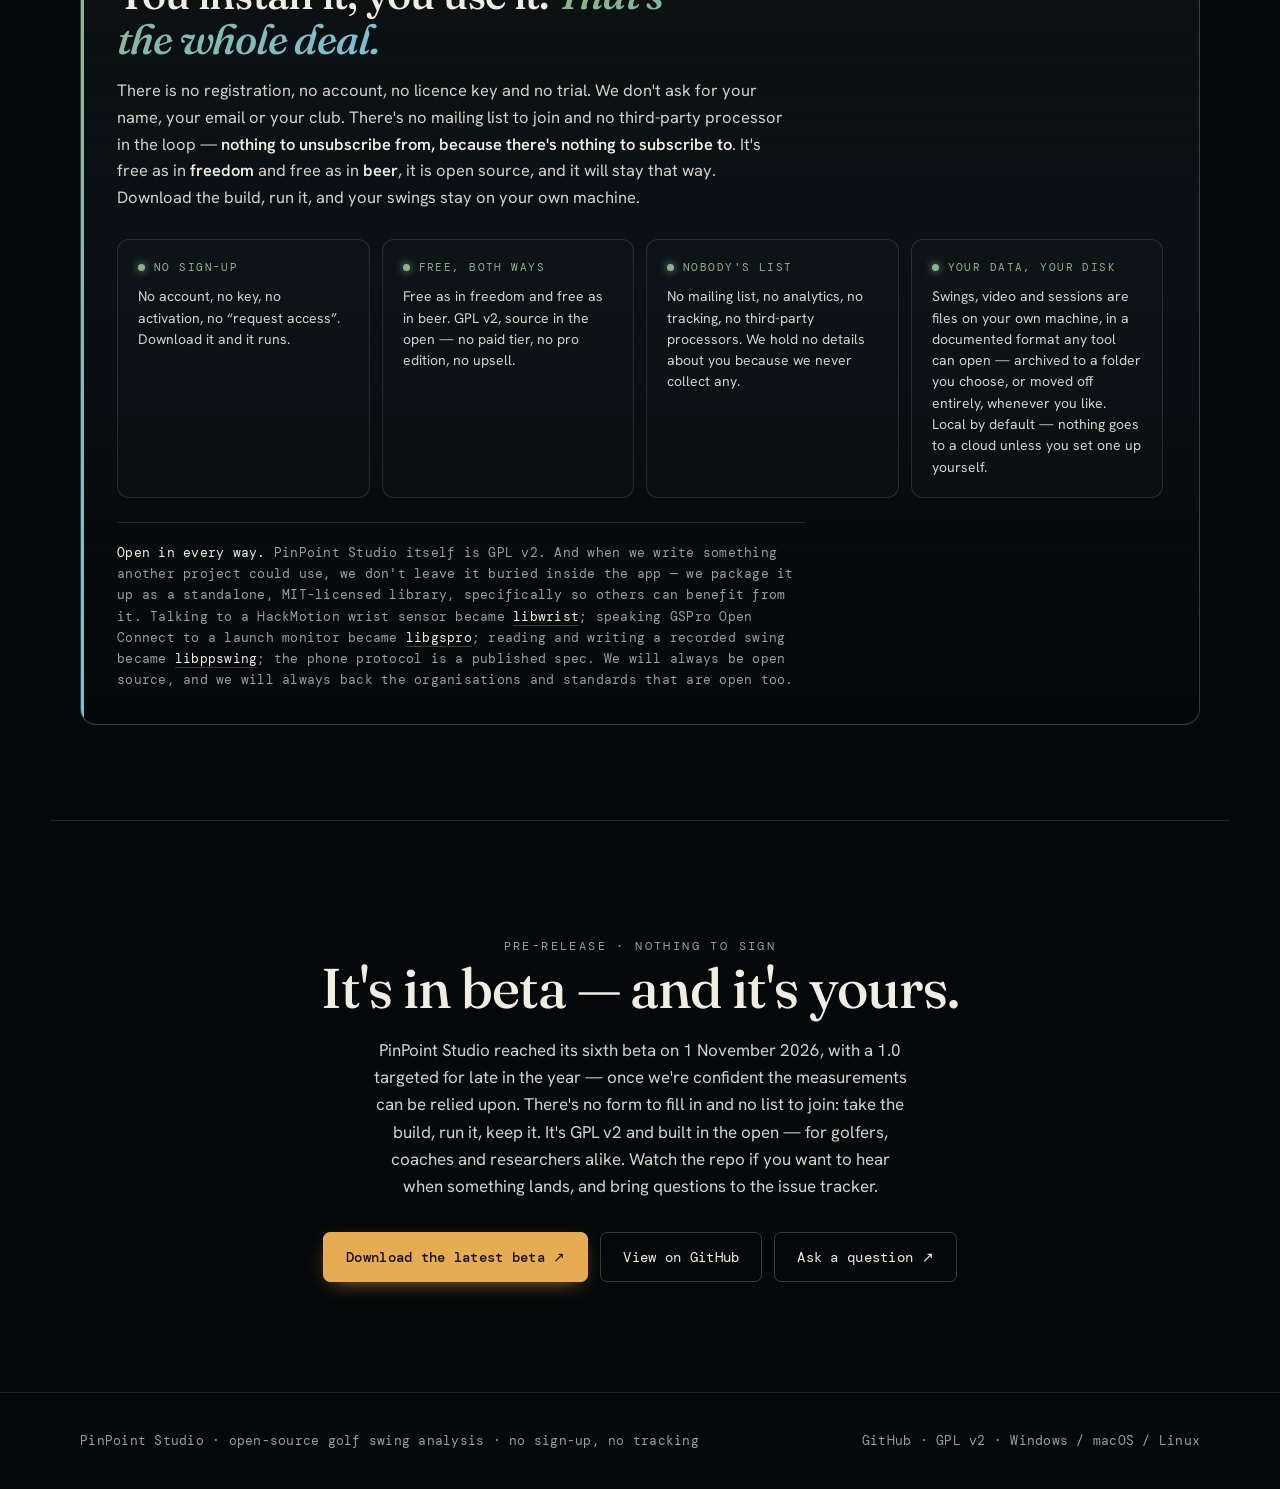
==== commit 8ed75cf8: "Bring the site up to beta 6 — one screen per job, a report to send, and the charts join the tour Ses" ====
--- a/index.html
+++ b/index.html
@@ -320,6 +320,7 @@
   .channel .ch-label i{width:9px;height:9px;border-radius:50%;box-shadow:0 0 9px currentColor}
   .channel p{font-size:15px;color:var(--text-2);line-height:1.58}
   @media(max-width:820px){.channels{grid-template-columns:1fr}}
+  @media(min-width:821px){.channels.two{grid-template-columns:repeat(2,1fr)}}
 
   /* ---- validation flow ---- */
   .vflow{display:grid;grid-template-columns:repeat(3,1fr);gap:14px}
@@ -436,8 +437,8 @@
         <h1 class="reveal" style="--d:1"><span class="small">Your launch monitor measures the ball.</span><em>We measure you.</em></h1>
         <p class="lede reveal" style="--d:2">If you run a studio, you've already got the cameras, the PC and the launch monitor — so the outcome of every shot is no mystery. What's missing is what your <strong>body</strong> actually did to produce it, and whether you're really making the moves your coach asked for. That's the gap PinPoint Studio fills — and why it's named for the room it's built for.</p>
         <p class="status-line reveal" style="--d:3">
-          <span class="badge dev"><i></i>Beta 4 — October 2026</span>
-          <span>Fourth beta out now · the first meant for other golfers · still validating · 1.0 targeted late 2026</span>
+          <span class="badge dev"><i></i>Beta 6 — November 2026</span>
+          <span>Sixth beta out now · a session report coaches can send · still validating · 1.0 targeted late 2026</span>
         </p>
         <div class="cta-row reveal" style="--d:4">
           <a class="btn solid" href="https://github.com/PinPoint-Golf/PinPointStudio" target="_blank" rel="noopener">View on GitHub</a>
@@ -473,27 +474,28 @@
   <section id="tour" class="wrap">
     <div class="kicker reveal"><span class="sig paper"></span>The app</div>
     <h2 class="reveal" style="--d:1">Inside <em>the studio.</em></h2>
-    <p class="sec-lede reveal" style="--d:2">A first look at the desktop app as it stands today — from setting up your kit, through replaying a swing beside its numbers and turning it round in 3-D, reading those numbers against a codified diagnostic model and seeing what a whole session adds up to, to marking swings up by hand for validation.</p>
+    <p class="sec-lede reveal" style="--d:2">A first look at the desktop app as it stands today — from setting up your kit, through replaying a swing beside its numbers, turning it round in 3-D and charting a whole session's swings together, reading those numbers against a codified diagnostic model and seeing what a whole session adds up to, to marking swings up by hand for validation.</p>
 
     <div id="studio" class="studio reveal" style="--d:3">
       <div class="studio-head">
         <span class="studio-mode"><i></i>Now viewing&nbsp;<b>Home</b></span>
-        <span class="studio-count"><b>1</b>&thinsp;/&thinsp;8</span>
+        <span class="studio-count"><b>1</b>&thinsp;/&thinsp;9</span>
       </div>
       <div class="studio-screen" role="button" tabindex="0" aria-label="View screenshots full screen">
-        <img class="shot active" src="assets/home.webp" width="1800" height="1230" alt="PinPoint Studio home screen — choosing a player, club and analysis mode to start a session.">
+        <img class="shot active" src="assets/home.webp" width="1800" height="1230" alt="PinPoint Studio home screen — the golfer at the top, a Start session card with the club to hit, a panel saying what this rig can measure today, and the Your swing tab counting habits in each area of the swing: sequence, posture, arms and club, lateral motion and impact, each with its trend, biggest fault and active work-ons.">
         <img class="shot" src="assets/settings.webp" width="1800" height="1230" loading="lazy" alt="PinPoint Studio settings — assigning and testing an IMU sensor before capture.">
-        <img class="shot" src="assets/replay.webp" width="1800" height="1230" loading="lazy" alt="PinPoint Studio replay — a captured swing played back beside its wrist metrics.">
+        <img class="shot" src="assets/replay.webp" width="1800" height="1230" loading="lazy" alt="PinPoint Studio replay — a gap-wedge swing at address from the down-the-line and face-on cameras, under the P1–P10 position ladder, beside the launch monitor panel for the same shot: club speed 77.6 mph, ball speed 86.1 mph, carry 105.4 yards, with each figure&#39;s session average and spread, and drawings of path, spin, loft and impact.">
         <img class="shot" src="assets/swing3d.webp" width="1800" height="1230" loading="lazy" alt="PinPoint Studio 3-D swing — a 7-iron swing rebuilt as a figure on a floor grid, seen face-on at the finish, with the club's path traced as a fan of shaft positions through the swing and the target line in orange; preset views for down the line, top, target side, behind and each camera sit above it.">
+        <img class="shot" src="assets/charts.webp" width="1800" height="1230" loading="lazy" alt="PinPoint Studio charts — the Posture view of a 31-shot gap-wedge session: spine forward bend, pelvis thrust, head rise, pelvis lift, head lift and trail knee flexion from address, every shot lined up on its P-positions from P1 to P10 with the middle half of the shots shaded, a headline saying where the shots part most, each curve's median peak and widest point listed beside the plot, and a How far can I trust this? line beneath.">
         <img class="shot" src="assets/diagnostics.webp" width="1800" height="1230" loading="lazy" alt="PinPoint Studio diagnostic model — the fault 'early extension' shown as a causal graph of what causes it and what it leads to, beside the measurement that detects it and the citation behind it.">
-        <img class="shot" src="assets/session.webp" width="1800" height="1230" loading="lazy" alt="PinPoint Studio session diagnostics — a finished fifteen-shot session read as ranked patterns: over the top on 15 of 15 measurable shots, flying trail elbow on 10 of 10, each card carrying the reading that fired it and how far outside its range it was, with limited thoracic rotation named as the likely driver of four of them.">
+        <img class="shot" src="assets/session.webp" width="1800" height="1230" loading="lazy" alt="PinPoint Studio session diagnostics — a finished 31-shot gap-wedge session read as seventeen patterns, led by the hips peaking after impact on 12 of 13 measurable shots and an out-of-order sequence on 10 of 13, each row with its run across the shots, trend, median and an explanation, under a How far can I trust this? line listing what could not be read.">
         <img class="shot" src="assets/markup.webp" width="1800" height="1227" loading="lazy" alt="PinPoint Studio markup — annotating swing positions by hand for validation.">
         <img class="shot" src="assets/system.webp" width="1800" height="1230" loading="lazy" alt="PinPoint Studio system view — built-in performance profiler showing CPU, memory, threads and per-model GPU use.">
       </div>
       <div class="tourbar">
         <button type="button" class="tstep" data-mode="Home" style="--c:#E6AC54" aria-current="true">
           <span class="tnum">01</span><h4>Home</h4>
-          <p>The starting point — pick a player, a club and an analysis mode to begin a session, and see what that player is working on.</p>
+          <p>The starting point — who's on, what the rig can capture today and a Start card, with Coaching, Your swing and Matchups tabs showing where that player stands.</p>
           <span class="tprog"><i></i></span>
         </button>
         <button type="button" class="tstep" data-mode="Settings" style="--c:#7BC0DB" aria-current="false">
@@ -503,7 +505,7 @@
         </button>
         <button type="button" class="tstep" data-mode="Replay" style="--c:#E07E64" aria-current="false">
           <span class="tnum">03</span><h4>Replay</h4>
-          <p>Play a captured swing back frame-by-frame, beside the key metrics it produced.</p>
+          <p>Play a captured swing back frame by frame from every camera, beside the launch monitor&#39;s reading of the same shot.</p>
           <span class="tprog"><i></i></span>
         </button>
         <button type="button" class="tstep" data-mode="3-D swing" style="--c:#7BC0DB" aria-current="false">
@@ -511,23 +513,28 @@
           <p>The swing rebuilt in three dimensions — rotate and zoom it freely, let the view track the body through the motion, and trace the club's path from address to finish. Snap to face-on, down the line, top, target side, behind or either camera's own view.</p>
           <span class="tprog"><i></i></span>
         </button>
+        <button type="button" class="tstep" data-mode="Charts" style="--c:#8AB389" aria-current="false">
+          <span class="tnum">05</span><h4>Charts</h4>
+          <p>Every shot of a session lined up on its P-positions and overlaid, with the typical swing and its spread — posture, sequence, club delivery and the wrist — and the readings, relations and kinds of swing behind them.</p>
+          <span class="tprog"><i></i></span>
+        </button>
         <button type="button" class="tstep" data-mode="Diagnostic model" style="--c:#f0c279" aria-current="false">
-          <span class="tnum">05</span><h4>Diagnostic model</h4>
+          <span class="tnum">06</span><h4>Diagnostic model</h4>
           <p>Swing faults codified from the literature and leading coaching texts — a causal network linking each fault to its causes, the measurements that detect it and the drills that correct it.</p>
           <span class="tprog"><i></i></span>
         </button>
         <button type="button" class="tstep" data-mode="Session diagnostics" style="--c:#E07E64" aria-current="false">
-          <span class="tnum">06</span><h4>Session diagnostics</h4>
+          <span class="tnum">07</span><h4>Session diagnostics</h4>
           <p>What a whole session says, not one swing — patterns ranked by how often they recur and how far out they were, each with the reading behind it, and the one cause that would explain the most of them.</p>
           <span class="tprog"><i></i></span>
         </button>
         <button type="button" class="tstep" data-mode="Markup" style="--c:#8AB389" aria-current="false">
-          <span class="tnum">07</span><h4>Markup</h4>
+          <span class="tnum">08</span><h4>Markup</h4>
           <p>Annotate swings by hand — the ground-truth labelling that underpins validation.</p>
           <span class="tprog"><i></i></span>
         </button>
         <button type="button" class="tstep" data-mode="System" style="--c:#F2EDE2" aria-current="false">
-          <span class="tnum">08</span><h4>System</h4>
+          <span class="tnum">09</span><h4>System</h4>
           <p>Built-in profiling of CPU, memory and threads — performance engineered in from the ground up, across Windows, macOS and Linux.</p>
           <span class="tprog"><i></i></span>
         </button>
@@ -610,9 +617,9 @@
       <div class="channel reveal" style="--d:1;--gw:rgba(123,192,219,.10)">
         <div class="ch-top">
           <div class="ch-label" style="color:var(--club)"><i style="background:var(--club)"></i>Cameras</div>
-          <span class="badge now"><i></i>New in beta 4</span>
-        </div>
-        <p>USB webcams or GenICam / FLIR industrial cameras — face-on and down-the-line. Every live feed carries an on-device pose skeleton. The <strong>down-the-line</strong> camera now pulls its weight: it tracks its own skeleton, shaft and ball, sees the posture face-on can't — forward bend, pelvis thrust, trail knee flex — and with face-on it puts the shaft in 3D, with no calibration. And one industrial camera can now take the <strong>impact</strong> view: cropped to a strip at the ball, a Chameleon3 runs at 591 fps on a 70 µs exposure, keeps just the frames around the strike, and loops them picture-in-picture beside the swing. With two cameras the body is now fitted in <strong>3-D</strong>, standing on the floor with the club at its recorded length, and hip and chest turn, X-factor and stretch are read from it with no sensors worn. The down-the-line view also reads shaft lie and over the top from the hand path. The cameras you choose, not a locked box.</p>
+          <span class="badge now"><i></i>Built</span>
+        </div>
+        <p>USB webcams or GenICam / FLIR industrial cameras — face-on and down-the-line. Every live feed carries an on-device pose skeleton. The <strong>down-the-line</strong> camera now pulls its weight: it tracks its own skeleton, shaft and ball, sees the posture face-on can't — forward bend, pelvis thrust, trail knee flex — and with face-on it puts the shaft in 3D, with no calibration. And one industrial camera can now take the <strong>impact</strong> view: cropped to a strip at the ball, a Chameleon3 runs at 591 fps on a 70 µs exposure, keeps just the frames around the strike, and loops them picture-in-picture beside the swing. With two cameras the body is now fitted in <strong>3-D</strong>, standing on the floor with the club at its recorded length, and hip and chest turn, X-factor and stretch are read from it with no sensors worn. The down-the-line view also reads shaft lie and over the top from the hand path. Session setup has a <strong>Framing</strong> step that shows each camera live with the pose on and checks there's headroom at the top of the swing, and a swing whose video starts too late to see the strike is held back rather than analysed. The cameras you choose, not a locked box.</p>
       </div>
       <div class="channel reveal" style="--d:2;--gw:rgba(242,237,226,.08)">
         <div class="ch-top">
@@ -624,9 +631,9 @@
       <div class="channel reveal" style="--d:3;--gw:rgba(230,172,84,.10)">
         <div class="ch-top">
           <div class="ch-label" style="color:var(--pelvis)"><i style="background:var(--pelvis)"></i>Motion</div>
-          <span class="badge now"><i></i>Built</span>
-        </div>
-        <p>Off-the-shelf BLE IMUs (Witmotion WT901BLE67) at up to 200 Hz capture the wrist flexion, deviation and rotation a camera can't see cleanly — fused into joint angles on-device.</p>
+          <span class="badge now"><i></i>New in beta 6</span>
+        </div>
+        <p>Off-the-shelf BLE IMUs (Witmotion WT901BLE67) at up to 200 Hz capture the wrist flexion, deviation and rotation a camera can't see cleanly — fused into joint angles on-device. Now they go on the <strong>hips and chest</strong> too: worn on the back, calibrated hands-free in session setup with spoken golf-term cues, and fed straight into the kinematic sequence.</p>
       </div>
       <div class="channel reveal" style="--d:4;--gw:rgba(138,179,137,.10)">
         <div class="ch-top">
@@ -640,7 +647,7 @@
           <div class="ch-label" style="color:var(--thorax)"><i style="background:var(--thorax)"></i>Launch monitor</div>
           <span class="badge now"><i></i>Built</span>
         </div>
-        <p>Studio plays the <strong>GSPro Connect</strong> server, so any monitor with an Open Connect bridge — a Garmin R10, Rapsodo MLM2PRO, SkyTrak+, PiTrac — connects straight to it; a Foresight GCQuad is read the other way, out of FSX2020. Either route, the readings are treated as a reference instrument: ball speed, spin, face and path recorded beside our own estimates, never replacing them. The Open Connect link is new, and so far proven against a simulator built from sixteen real clients rather than a device on a mat.</p>
+        <p>Studio plays the <strong>GSPro Connect</strong> server, so any monitor with an Open Connect bridge — a Garmin R10, Rapsodo MLM2PRO, SkyTrak+, PiTrac — connects straight to it; a Foresight GCQuad is read the other way, from the files FSX2020 writes — and, from the build after beta 6, Foresight Premier too, following the club selected there. Either route, the readings are treated as a reference instrument: ball speed, spin, face and path recorded beside our own estimates, never replacing them. The Open Connect link is new, and so far proven against a simulator built from sixteen real clients rather than a device on a mat.</p>
       </div>
       <div class="channel reveal" style="--d:6;--gw:rgba(148,160,158,.08)">
         <div class="ch-top">
@@ -692,11 +699,11 @@
     </div>
   </section>
 
-  <!-- four modes -->
+  <!-- analysis -->
   <section id="modes" class="wrap">
     <div class="kicker reveal"><span class="sig coral"></span>Analysis</div>
     <h2 class="reveal" style="--d:1">Four ways to see a swing.</h2>
-    <p class="sec-lede reveal" style="--d:2">PinPoint Studio is built around four analysis modes. Wrist Motion and full Swing Analysis both produce real output today — under validation, not yet released; Ground Force and the AI Coach follow on the same capture pipeline.</p>
+    <p class="sec-lede reveal" style="--d:2">There are no session modes to pick between any more: a session simply records whatever the rig in the bay can see, and can carry a focus. Swing analysis and wrist motion both produce real output today — under validation, not yet released; ground force and the AI coach follow on the same capture pipeline.</p>
     <div class="screens">
       <div class="screen reveal" style="--d:1">
         <div class="screen-top">
@@ -704,7 +711,7 @@
           <span class="badge now"><i></i>Built</span>
         </div>
         <h3>Swing Analysis</h3>
-        <p>Full-body kinematics from the captured frames — a 133-keypoint whole-body pose, shaft, club-head and ball tracking, and 88 swing metrics extracted today from a 126-metric catalogue: X-factor, club-head speed, lag, hip and shoulder rotation, tempo and more. Swing timing now speaks in P-positions: P1–P8 and P10 are resolved from the club track itself, arbitrated on what a reading <em>is</em> rather than which producer got there first. The whole-swing score is the piece still being built.</p>
+        <p>Full-body kinematics from the captured frames — a 133-keypoint whole-body pose, shaft, club-head and ball tracking, and 95 swing metrics extracted today from a 133-metric catalogue: X-factor, club-head speed, lag, hip and shoulder rotation, tempo, posture at every position and the swing plane — the shaft, hand and shoulder planes fitted across the golfer's day — and more. Swing timing now speaks in P-positions: P1–P8 and P10 are resolved from the club track itself, arbitrated on what a reading <em>is</em> rather than which producer got there first. The whole-swing score is the piece still being built.</p>
       </div>
       <div class="screen reveal" style="--d:2">
         <div class="screen-top">
@@ -712,7 +719,7 @@
           <span class="badge now"><i></i>Built</span>
         </div>
         <h3>Wrist Motion</h3>
-        <p>Lead-arm flexion/extension, radial/ulnar deviation and rotation read straight from the sensors, segmented across the swing and scored against coaching bands — the cupping, cocking and flipping a coach watches for. Works from our strap-on IMUs or from a HackMotion wG3, whose readings are kept beside ours rather than replacing them. The first full analyzer; its results are in validation now, not yet released.</p>
+        <p>Lead-arm flexion/extension, radial/ulnar deviation and rotation read straight from the sensors, segmented across the swing and scored against coaching bands — the cupping, cocking and flipping a coach watches for. Works from our strap-on IMUs or from a HackMotion wG3, whose readings are kept beside ours rather than replacing them. No longer a separate mode: the wrist sits in every shot and session it was recorded in, and gets its own page in the session report. The first full analyzer; its results are in validation now, not yet released.</p>
       </div>
       <div class="screen reveal" style="--d:1">
         <div class="screen-top">
@@ -738,27 +745,34 @@
     <div class="kicker reveal"><span class="sig amber"></span>Diagnosis</div>
     <h2 class="reveal" style="--d:1">From numbers to a <em>diagnosis.</em></h2>
     <p class="sec-lede reveal" style="--d:2">Measurements alone don't coach. PinPoint Studio codifies the swing-fault literature into a causal model, then reads every session against it — so a number out of range becomes a named fault, a likely cause and a drill to work on.</p>
-    <div class="channels">
+    <div class="channels two">
       <div class="channel reveal" style="--d:1;--gw:rgba(240,194,121,.10)">
         <div class="ch-top">
           <div class="ch-label" style="color:var(--pelvis)"><i style="background:var(--pelvis)"></i>Diagnostic model</div>
           <span class="badge now"><i></i>Built</span>
         </div>
-        <p>160 swing conditions linked by 391 causal edges, 140 measures, 133 detection signals and 183 reference corridors, plus 17 physical screens and a drill library — drawn from a 40-source bibliography, every claim carrying its provenance. Browsable and editable inside the app, causal graph and all.</p>
+        <p>186 swing conditions linked by 639 causal edges, 208 measures, 170 detection signals and 271 reference corridors, plus 17 physical screens and 45 drills — drawn from a 49-source bibliography, every claim carrying its provenance. The kinematic sequence, posture at every position and the swing plane are all part of it. Browsable and editable inside the app, causal graph and all — down to the words the session report prints.</p>
       </div>
       <div class="channel reveal" style="--d:2;--gw:rgba(123,192,219,.10)">
         <div class="ch-top">
           <div class="ch-label" style="color:var(--club)"><i style="background:var(--club)"></i>Session diagnostics</div>
           <span class="badge now"><i></i>Built</span>
         </div>
-        <p>A shot fires findings; only a session diagnoses. Evidence accumulates shot by shot into a session ledger, patterns that recur are held to honest statistics — within a club, and counting only the shots that could actually be assessed — and causes are ranked along the model's authored chains. Because it is cumulative by construction, the ledger <em>is</em> the session summary at close: a finished session can be reviewed shot by shot in its own right without rewinding the live one, and the live panel casts to a second screen for the athlete. The panel reads as three tabs, <em>This shot</em>, <em>Session</em> and <em>Watching</em>; <em>This shot</em> follows the swing you pick. Each session's top faults are carried to the home screen as the athlete's <strong>work-ons</strong>, and a fault clears only when a later session measured it and found it quiet.</p>
+        <p>A shot fires findings; only a session diagnoses. Evidence accumulates shot by shot into a session ledger, patterns that recur are held to honest statistics — within a club, and counting only the shots that could actually be assessed — and causes are ranked along the model's authored chains. Because it is cumulative by construction, the ledger <em>is</em> the session summary at close: a finished session can be reviewed shot by shot in its own right without rewinding the live one, and the live panel casts to a second screen for the athlete. The panel reads as three tabs, <em>This shot</em>, <em>Session</em> and <em>Watching</em>; <em>This shot</em> follows the swing you pick. Across sessions it adds up on the home screen: <em>Coaching</em> gives one focus to practise in plain words, <em>Your swing</em> counts the habits in each area of the swing with any fault opening in place, and <em>Matchups</em> shows the faults that travel together. A work-on clears only when a later session measured it and found it quiet.</p>
       </div>
       <div class="channel reveal" style="--d:3;--gw:rgba(138,179,137,.10)">
         <div class="ch-top">
           <div class="ch-label" style="color:var(--arm)"><i style="background:var(--arm)"></i>Honest by construction</div>
           <span class="badge now"><i></i>Built</span>
         </div>
-        <p>Every verdict carries its receipt — the measurement behind it and the corridor it broke — and a finding with no number behind it says so rather than passing as fact. A reading outside its corridor says so, and never claims it is fine; where something can't be read, the panel says exactly why. The error bars on the readings reach the verdicts too: each finding carries the probability that it really fired, and the likely driver says how firm it is and whether it was measured or only inferred. Today's corridors are literature-seeded; re-seating them from measured swings is what the validation corpus is for.</p>
+        <p>Every verdict carries its receipt — the measurement behind it and the corridor it broke — and a finding with no number behind it says so rather than passing as fact. A reading outside its corridor says so, and never claims it is fine; where something can't be read, the panel says exactly why. The error bars on the readings reach the verdicts too: each finding carries the probability that it really fired, and the likely driver says how firm it is and whether it was measured or only inferred. Every shot and session answers <em>How far can I trust this?</em>, a refused reading names the check that refused it, and the diagnostic model lists every check and how often it fires. Today's corridors are literature-seeded; re-seating them from measured swings is what the validation corpus is for.</p>
+      </div>
+      <div class="channel reveal" style="--d:4;--gw:rgba(224,126,100,.10)">
+        <div class="ch-top">
+          <div class="ch-label" style="color:var(--thorax)"><i style="background:var(--thorax)"></i>Session report</div>
+          <span class="badge now"><i></i>New in beta 6</span>
+        </div>
+        <p>A coach turns a session into a branded PDF — posture, wrist and club delivery pages, and a launch monitor appendix with every shot and the session's figures with their spread — and sends it to the player straight from their own mail account, or hands it to their mail app. What the report can't check, it says, in the model's own words.</p>
       </div>
     </div>
   </section>
@@ -767,7 +781,7 @@
   <section id="roadmap" class="wrap">
     <div class="kicker reveal"><span class="sig green"></span>Timeline</div>
     <h2 class="reveal" style="--d:1">Where it is, and where it's going.</h2>
-    <p class="sec-lede reveal" style="--d:2">PinPoint Studio reached its fourth beta in October 2026, the first one meant for golfers other than its author: it now tells you what to work on, and says how sure it is. Capture — cameras, phones, wrist sensors and a launch monitor — full-swing metric extraction, the kinematic sequence, the diagnostic model and session diagnostics are all working, and the down-the-line camera now counts; the whole-swing score, ball flight and club data from the impact camera come next. It is still a beta, and we're still proving the numbers.</p>
+    <p class="sec-lede reveal" style="--d:2">PinPoint Studio reached its sixth beta on 1 November 2026: Home is rebuilt around one screen per job with no session modes to choose, coaches can send a branded session report, the hip and chest sensors join the kinematic sequence, and every refused reading says which check refused it and why. Capture — cameras, phones, wrist sensors and a launch monitor — full-swing metric extraction, the kinematic sequence, the diagnostic model and session diagnostics are all working, and the down-the-line camera now counts; the whole-swing score, ball flight and club data from the impact camera come next. It is still a beta, and we're still proving the numbers.</p>
     <div class="horizon">
       <div class="hzcol c-now reveal" style="--d:1">
         <div class="hz-head"><span class="badge now"><i></i>Now</span><h3>Working</h3></div>
@@ -776,22 +790,28 @@
           <li>Down-the-line camera with its own tracking — posture face-on can't see, and the shaft in 3D where the two views' shaft planes cross</li>
           <li>Impact camera — an industrial camera cropped to a strip at the ball at 591 fps, the frames around the strike looped picture-in-picture</li>
           <li>iPhone as a capture camera via the PinPoint Capture companion app, over WiFi or USB</li>
-          <li>Post-shot analysis — 133-keypoint whole-body pose, shaft, club-head &amp; ball tracking</li>
+          <li>Post-shot analysis — 133-keypoint whole-body pose, shaft, club-head &amp; ball tracking, its stages run in parallel so a studio re-analysis takes about 8 seconds, down from 19</li>
           <li>Markerless club tracking — a bare steel shaft read as its own ruler, so irons need no tape (graphite woods &amp; hybrids still do)</li>
           <li>Error bars on the club numbers — every shaft reading and metric carries a &plusmn; calibrated against 996 hand-marked frames, says whether it was checked or only propagated, and flags a reading that may be on the wrong thing; a club track the evidence contradicts is refused, with its reason</li>
-          <li>88 swing metrics extracted today — X-factor, club-head speed, lag, rotation, tempo, the kinematic sequence link by link, and from down the line shaft lie, over the top and posture off the outline of the body</li>
-          <li>Kinematic sequence chart — pelvis, chest, lead arm and club speeds from IMUs, one camera or two, read through to P8, with a tile setting the order they peaked in beside the order they should, each peak as a percentage of a professional's</li>
+          <li>95 swing metrics extracted today — X-factor, club-head speed, lag, rotation, tempo, the kinematic sequence link by link, and from down the line shaft lie, over the top and posture off the outline of the body</li>
+          <li>Posture at every position, P1&ndash;P8, against good players by pattern — including loss of posture and poor posture at address</li>
+          <li>Club delivery — the swing plane graded as an absolute angle back and down, with the hand plane and the shoulder plane at address, fitted across the golfer's day</li>
+          <li>Kinematic sequence chart — pelvis, chest, lead arm and club speeds from IMUs on the arm, hips and chest, one camera or two, read through to P8, with a tile setting the order they peaked in beside the order they should, each peak as a percentage of a professional's</li>
           <li>Calibrated two-camera 3D body — a jointed skeleton standing on the floor, with hip and chest turn and X-factor read from it without IMUs</li>
           <li>3-D swing view — rotate, zoom, track and trace the swing from any angle, or snap to either camera's view; now a panel on the Wrist screen too</li>
           <li>Coach lines placed automatically — head circle, hip lines, the rear line and the address plane — and a synthetic club on replay</li>
           <li>P-position timeline — P1–P8 and P10 resolved from the club track</li>
           <li>Live lead-arm wrist analysis, scored against coaching bands</li>
           <li>HackMotion wG3 wrist sensor as the criterion instrument, published in ISB convention</li>
-          <li>Diagnostic model — 182 conditions, 622 causal edges, 259 norms — editable in-app</li>
+          <li>Diagnostic model — 186 conditions, 639 causal edges, 271 norms — editable in-app, down to the report's words</li>
+          <li>&ldquo;How far can I trust this?&rdquo; on every shot and session — a refused reading names the check that refused it, everywhere it appears</li>
           <li>Session diagnostics — a cumulative evidence ledger, ranked causes, cast to a second display; This shot, Session and Watching tabs, each finding carrying the probability it really fired</li>
-          <li>Work-ons on the home screen — each session's top faults, causes before symptoms, added up across sessions; a fault clears only when a later session measured it quiet</li>
+          <li>Home rebuilt — a Start card, what the rig can capture, and Coaching, Your swing and Matchups tabs; one focus in plain words, faults opening in place, a work-on cleared only when a later session measured it quiet</li>
+          <li>Session report — a branded PDF with posture, wrist and club delivery pages and a launch monitor appendix, sent from the coach's own mail account</li>
+          <li>Session setup — one flow for every session, its steps taken from the hardware connected, with a Framing check and hands-free hip and chest sensor calibration</li>
+          <li>Sessions table — filters, multi-select and bulk actions, and the devices each session was recorded with</li>
           <li>Session review — a finished session read back shot by shot, without rewinding the live one</li>
-          <li>Launch monitors — GSPro Open Connect (R10, MLM2PRO, SkyTrak+, PiTrac&hellip;) and the Foresight GCQuad — measured values beside our estimates</li>
+          <li>Launch monitors — GSPro Open Connect (R10, MLM2PRO, SkyTrak+, PiTrac&hellip;) and the Foresight GCQuad through FSX2020, with Foresight Premier in the build after beta 6 — measured values beside our estimates</li>
           <li>Shot detection — manual, IMU-impact and acoustic — with per-shot capture, replay &amp; export</li>
           <li>Swing files as .ppsw &mdash; a documented binary format, lossless and about a tenth the size, with MIT C++ and Python readers</li>
           <li>Archiving &mdash; finished sessions out of the library and back, verified byte for byte, with the hours of capture you have left</li>
@@ -828,15 +848,15 @@
     <h2 class="reveal" style="--d:1">Built like an instrument.</h2>
     <div class="specwrap reveal" style="--d:2">
       <div class="specrow"><span class="k">Cameras</span><span class="v">USB webcam &rarr; GenICam / FLIR industrial &middot; impact camera at 591 fps &middot; iPhone via PinPoint Capture</span></div>
-      <div class="specrow"><span class="k">IMUs</span><span class="v">Witmotion WT901BLE67 &middot; BLE &middot; up to 200 Hz</span></div>
+      <div class="specrow"><span class="k">IMUs</span><span class="v">Witmotion WT901BLE67 &middot; BLE &middot; up to 200 Hz &middot; lead arm, hips &amp; chest</span></div>
       <div class="specrow"><span class="k">Wrist sensor</span><span class="v">HackMotion wG3 &middot; BLE &middot; ISB convention &middot; via <a class="ulink" href="https://github.com/PinPoint-Golf/libwrist" target="_blank" rel="noopener">libwrist</a> (MIT)</span></div>
       <div class="specrow"><span class="k">Pose</span><span class="v">MoveNet (live) &middot; ViTPose 133-keypoint whole-body (analysis)</span></div>
       <div class="specrow"><span class="k">Wrist kinematics</span><span class="v">IMU-quaternion joint angles, per P-position</span></div>
       <div class="specrow"><span class="k">Swing timing</span><span class="v">P-position ladder, P1&ndash;P8 and P10 (P9 deferred)</span></div>
-      <div class="specrow"><span class="k">Metrics</span><span class="v">126-metric catalogue &middot; 88 produced today</span></div>
-      <div class="specrow"><span class="k">Diagnostics</span><span class="v">182 conditions &middot; 622 causal edges &middot; 46 cited sources</span></div>
+      <div class="specrow"><span class="k">Metrics</span><span class="v">133-metric catalogue &middot; 95 produced today</span></div>
+      <div class="specrow"><span class="k">Diagnostics</span><span class="v">186 conditions &middot; 639 causal edges &middot; 49 cited sources</span></div>
       <div class="specrow"><span class="k">Swing file</span><span class="v">.ppsw &mdash; chunked binary, lossless, ~3 MB a swing &middot; open spec &middot; C++ &amp; Python readers via <a class="ulink" href="https://github.com/PinPoint-Golf/libppswing" target="_blank" rel="noopener">libppswing</a> (MIT)</span></div>
-      <div class="specrow"><span class="k">Launch monitor</span><span class="v">GSPro Open Connect &mdash; R10, MLM2PRO, SkyTrak+, PiTrac &mdash; via <a class="ulink" href="https://github.com/PinPoint-Golf/libgspro" target="_blank" rel="noopener">libgspro</a> (MIT) &middot; Foresight GCQuad via FSX2020</span></div>
+      <div class="specrow"><span class="k">Launch monitor</span><span class="v">GSPro Open Connect &mdash; R10, MLM2PRO, SkyTrak+, PiTrac &mdash; via <a class="ulink" href="https://github.com/PinPoint-Golf/libgspro" target="_blank" rel="noopener">libgspro</a> (MIT) &middot; Foresight GCQuad via FSX2020 or Foresight Premier</span></div>
       <div class="specrow"><span class="k">Companion app</span><span class="v">PinPoint Capture &middot; iPhone, iOS 18+ &middot; App Store with 1.0, late 2026 &middot; MIT <span class="soon">&middot; Android planned, not soon</span></span></div>
       <div class="specrow"><span class="k">Phone capture</span><span class="v">1080p at 120&ndash;240 fps &middot; HEVC &middot; 10 s rolling buffer &middot; 30 fps live preview</span></div>
       <div class="specrow"><span class="k">Phone link</span><span class="v">PPCP over WiFi or USB &middot; clock &sigma; 1.2 ms WiFi, 0.3 ms cable &middot; open spec, MIT reference library</span></div>
@@ -894,7 +914,7 @@
     <span id="register" aria-hidden="true"></span>
     <span class="eyebrow reveal">Pre-release &middot; nothing to sign</span>
     <h2 class="reveal" style="--d:1">It's in beta — and it's yours.</h2>
-    <p class="reveal" style="--d:2">PinPoint Studio reached its fourth beta in October 2026, with a 1.0 targeted for late in the year — once we're confident the measurements can be relied upon. There's no form to fill in and no list to join: take the build, run it, keep it. It's GPL&nbsp;v2 and built in the open — for golfers, coaches and researchers alike. Watch the repo if you want to hear when something lands, and bring questions to the issue tracker.</p>
+    <p class="reveal" style="--d:2">PinPoint Studio reached its sixth beta on 1 November 2026, with a 1.0 targeted for late in the year — once we're confident the measurements can be relied upon. There's no form to fill in and no list to join: take the build, run it, keep it. It's GPL&nbsp;v2 and built in the open — for golfers, coaches and researchers alike. Watch the repo if you want to hear when something lands, and bring questions to the issue tracker.</p>
     <div class="cta-row reveal" style="--d:3">
       <a class="btn solid" href="https://github.com/PinPoint-Golf/PinPointStudio/releases/latest" target="_blank" rel="noopener">Download the latest beta &#8599;</a>
       <a class="btn" href="https://github.com/PinPoint-Golf/PinPointStudio" target="_blank" rel="noopener">View on GitHub</a>
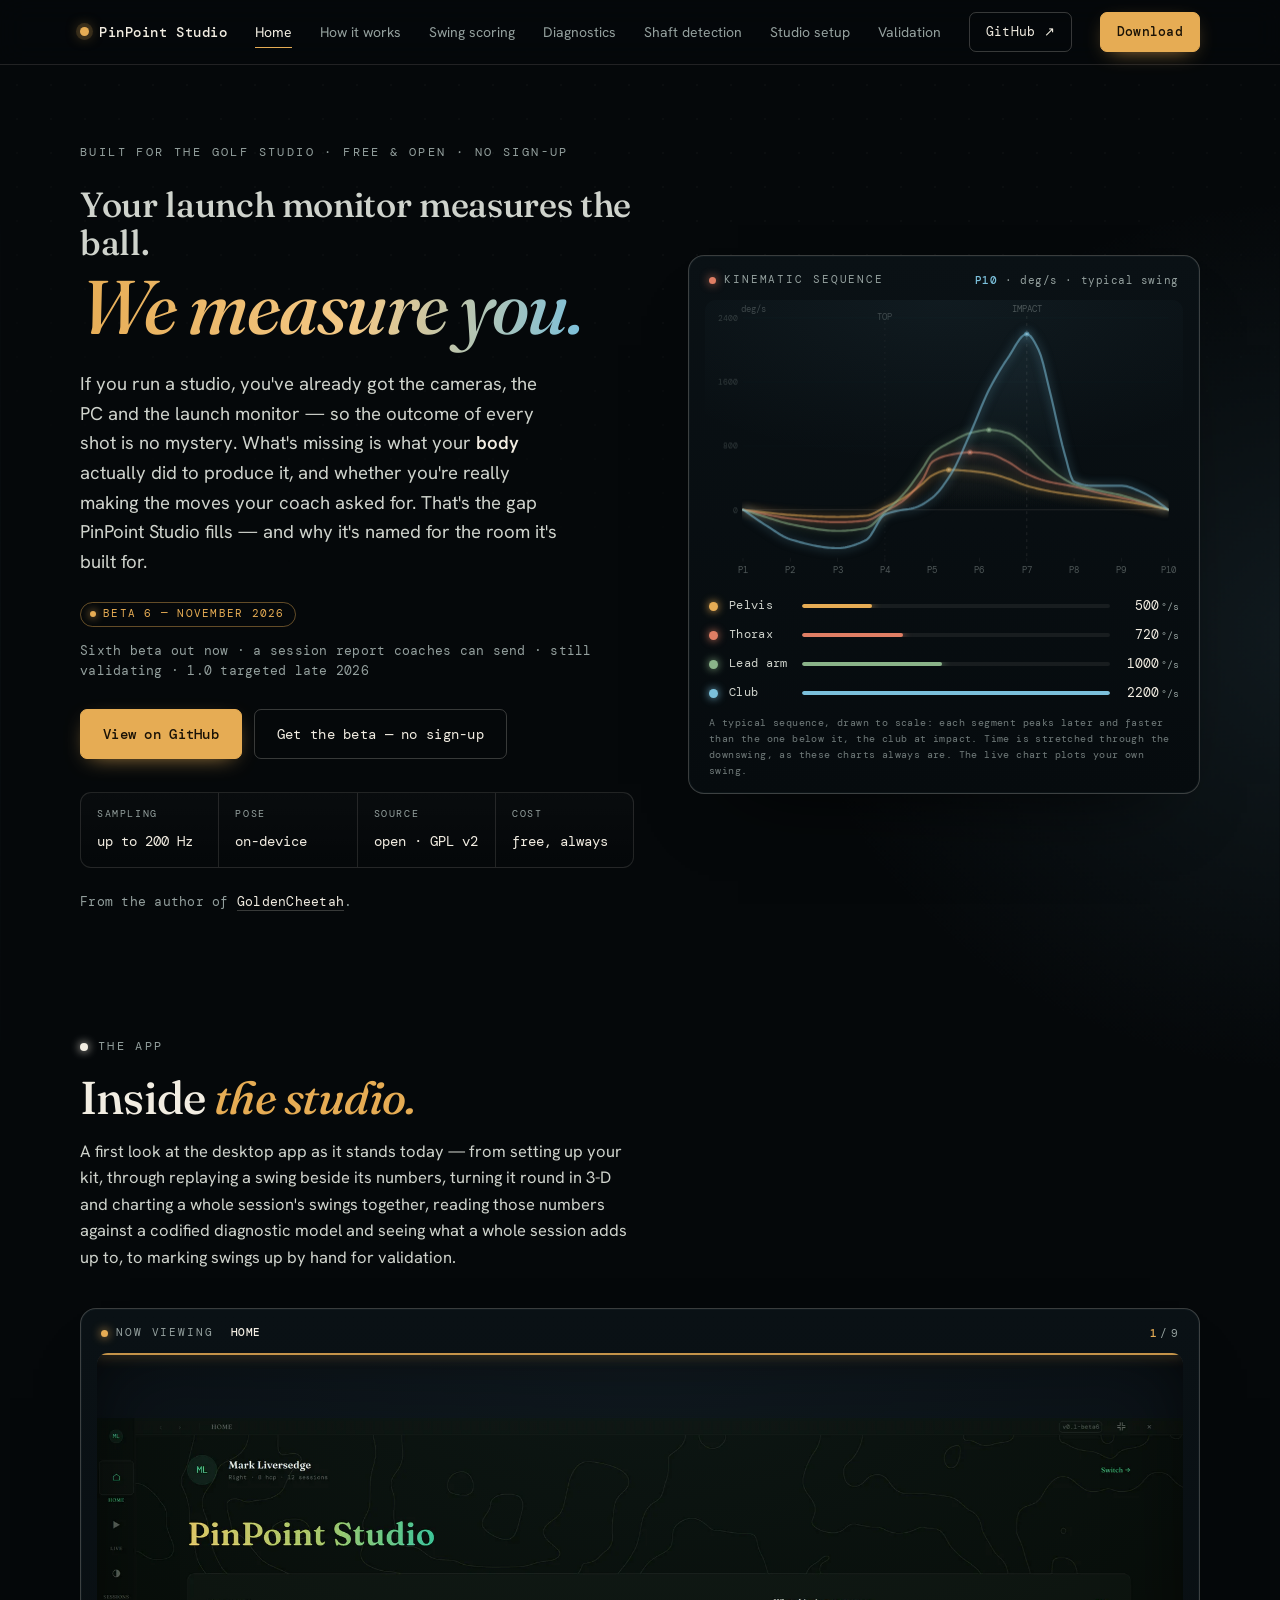
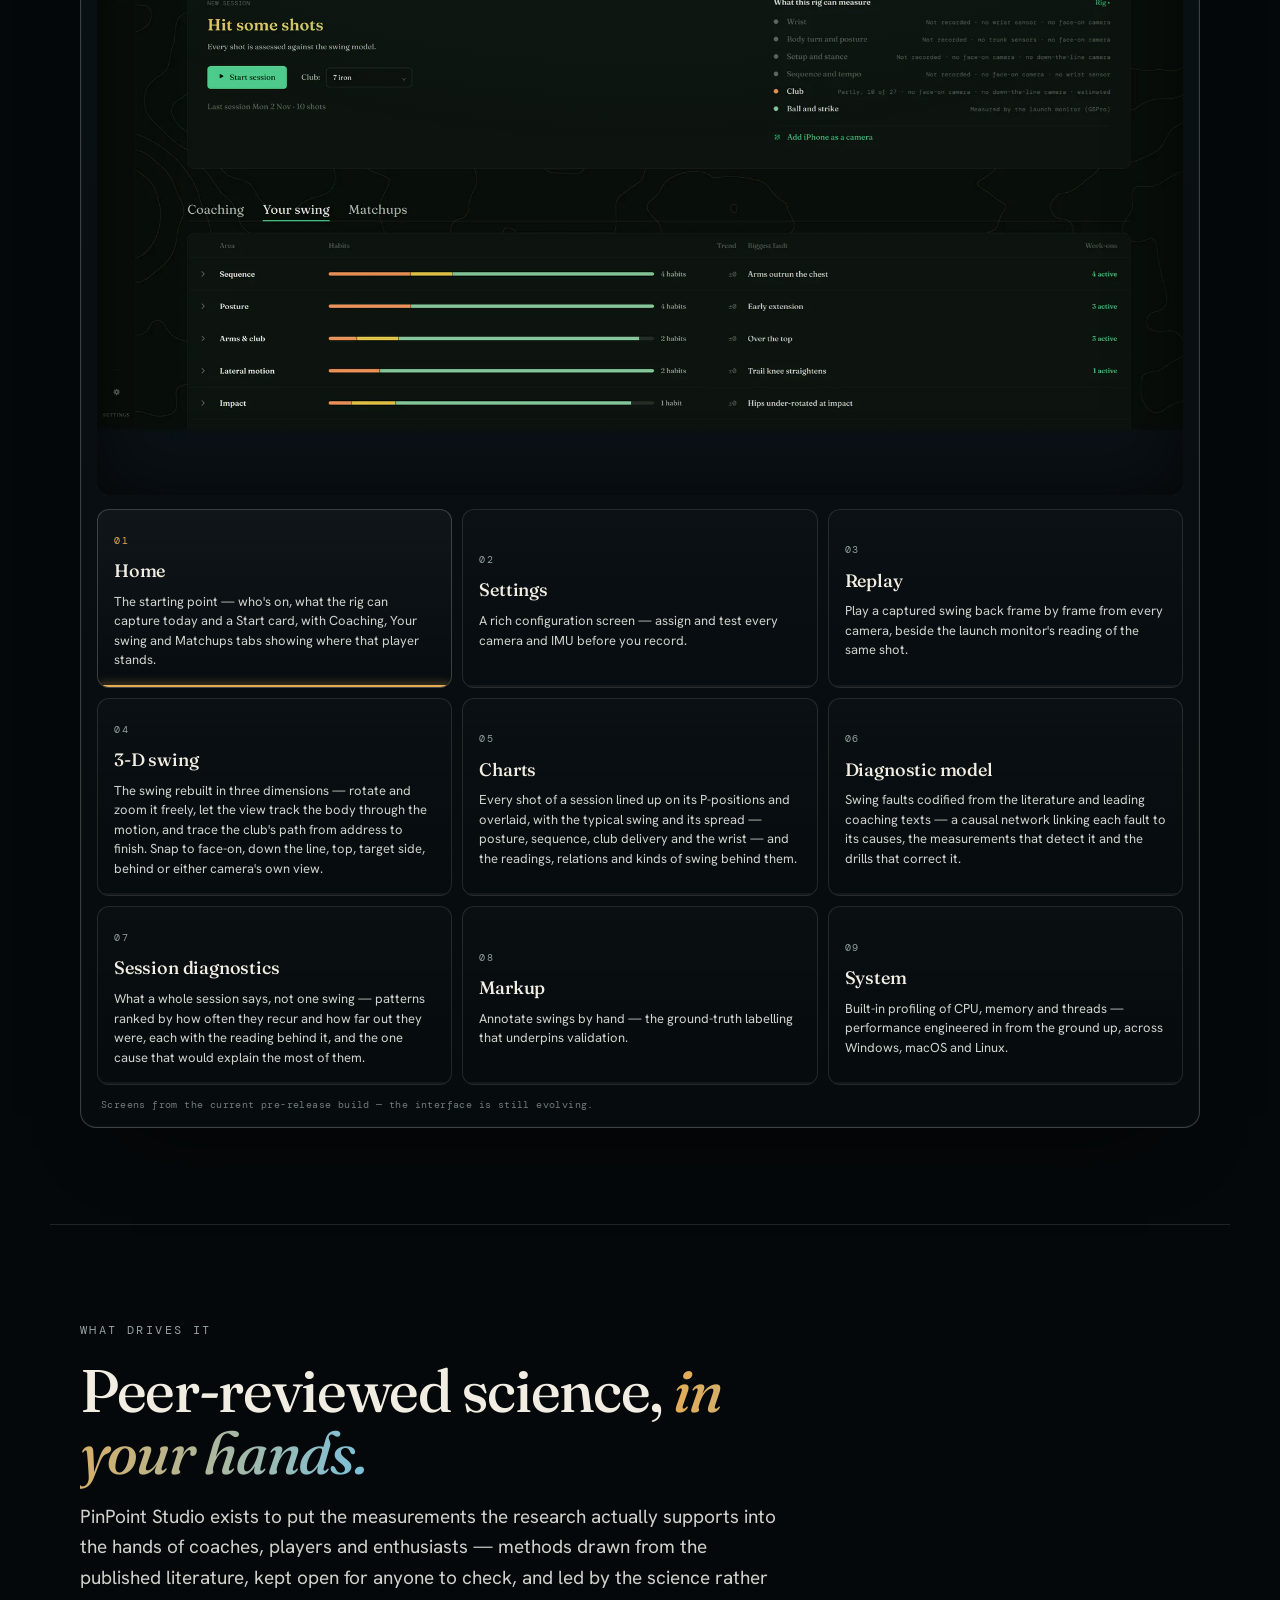
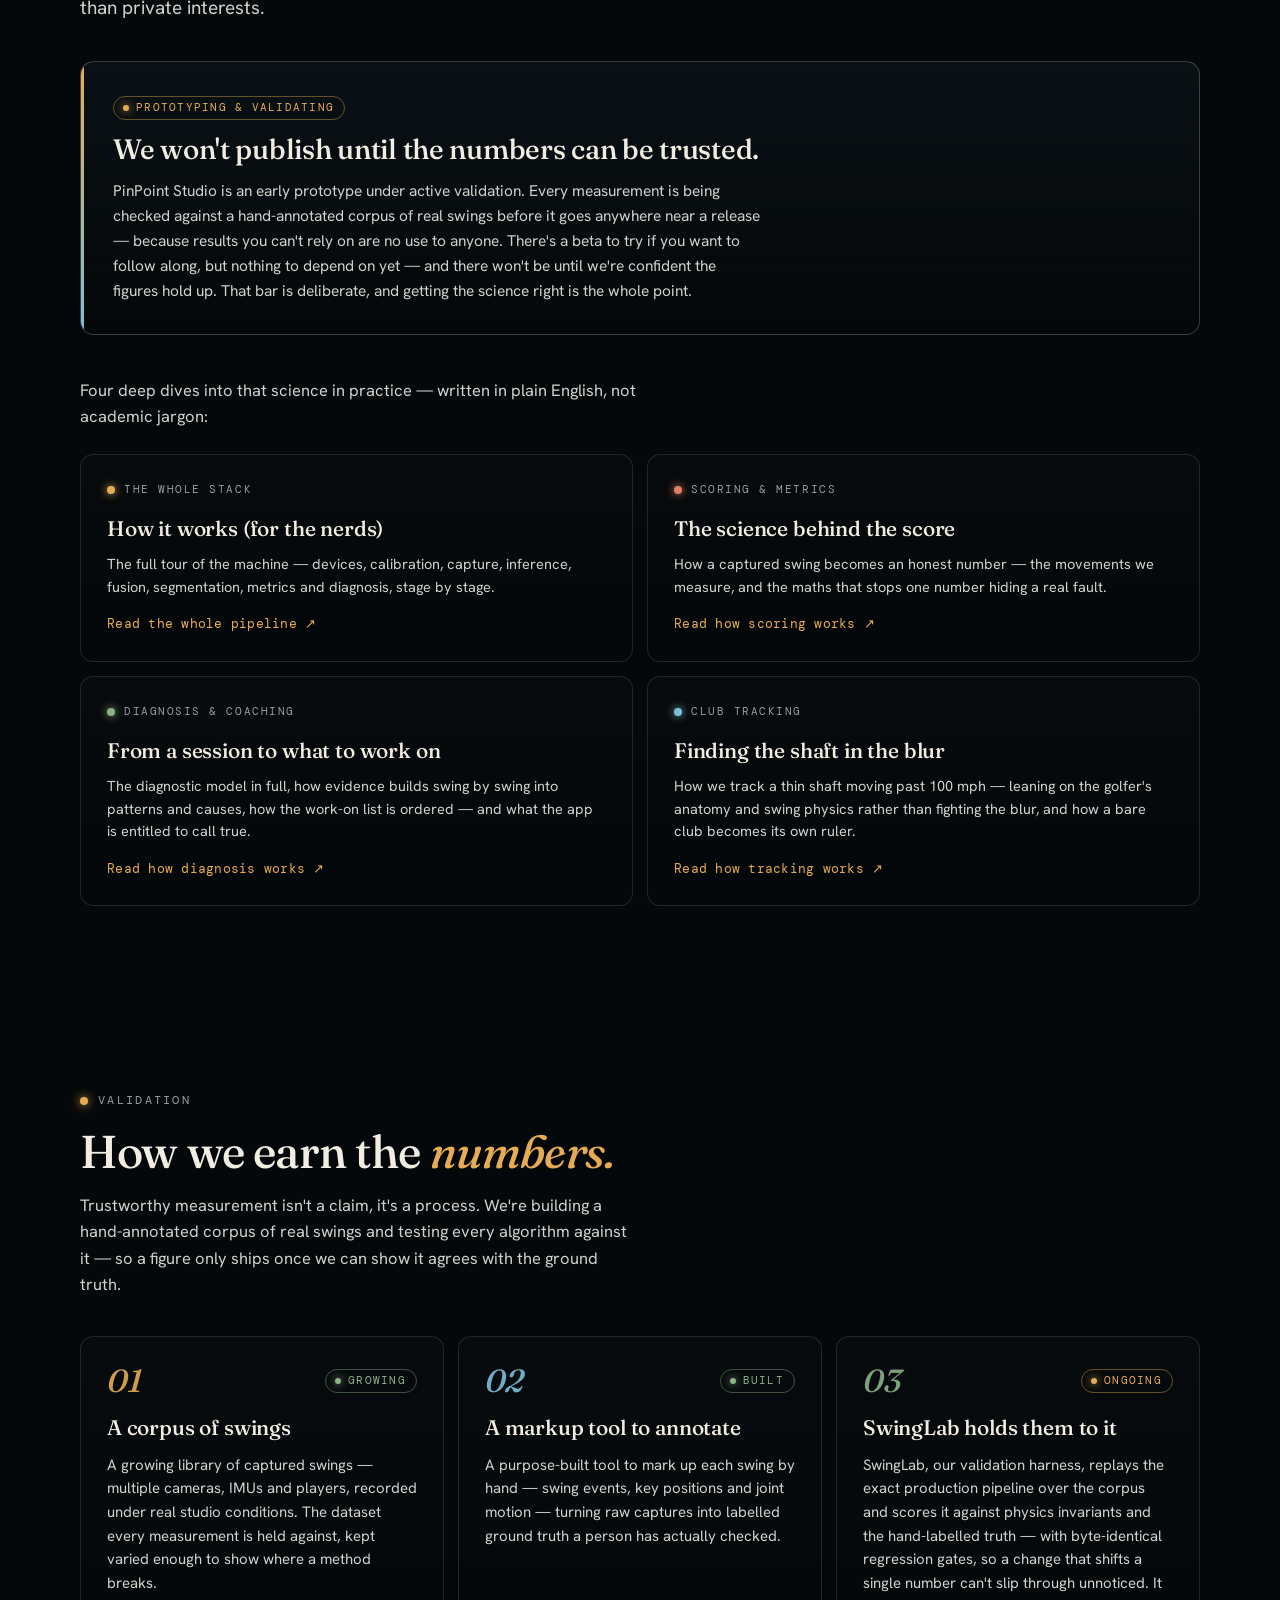
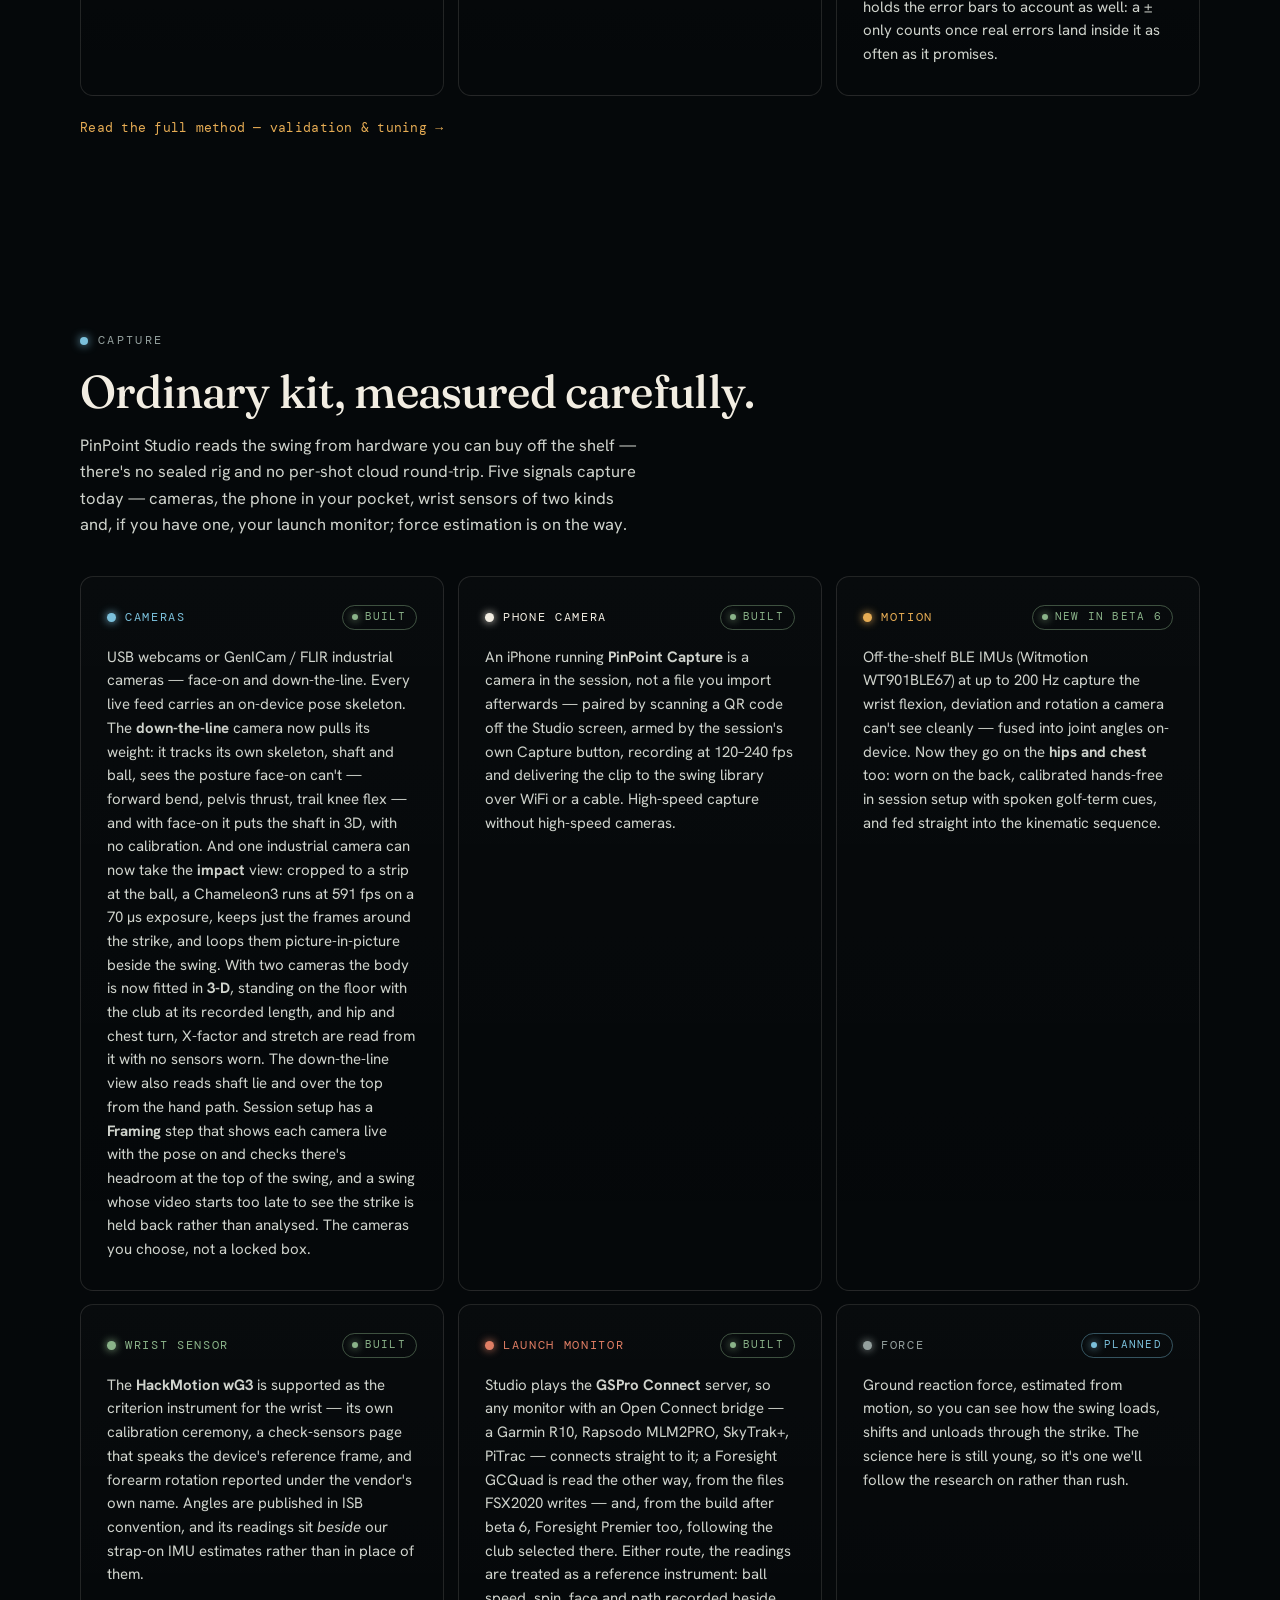
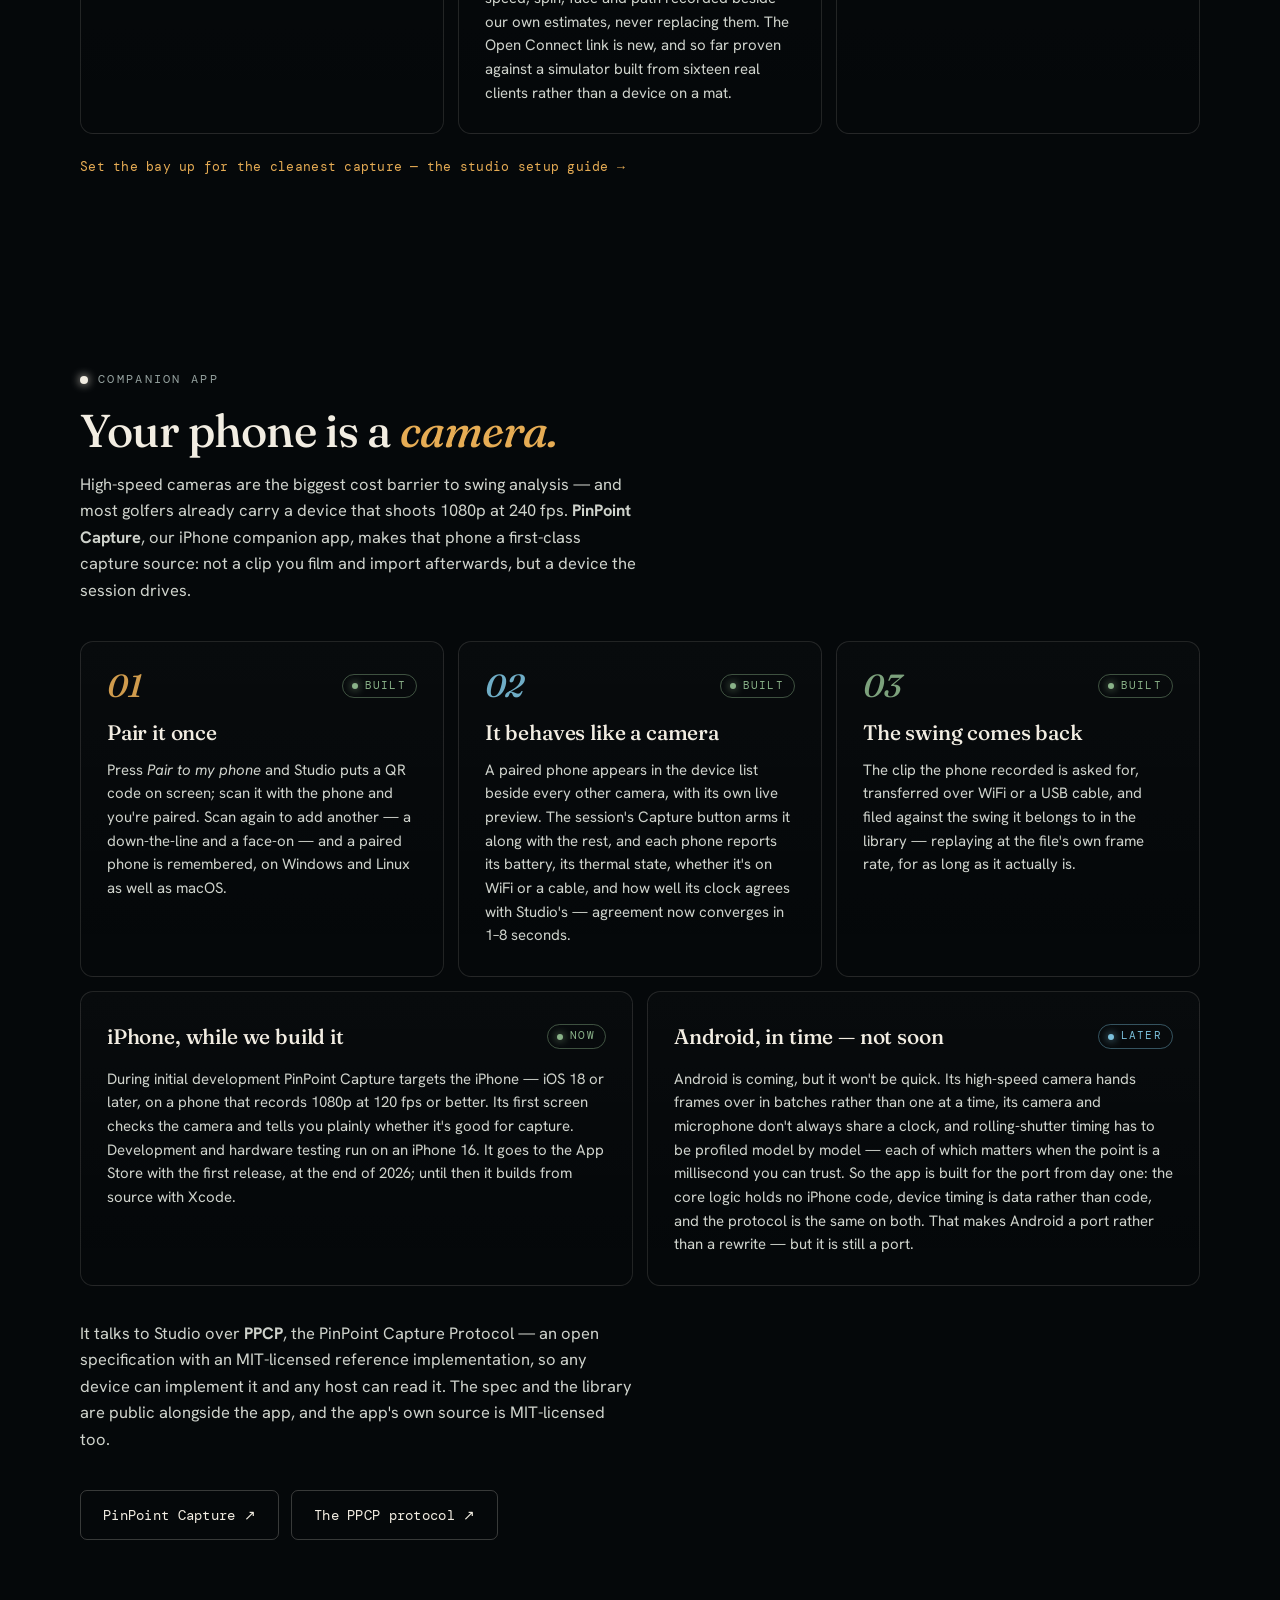
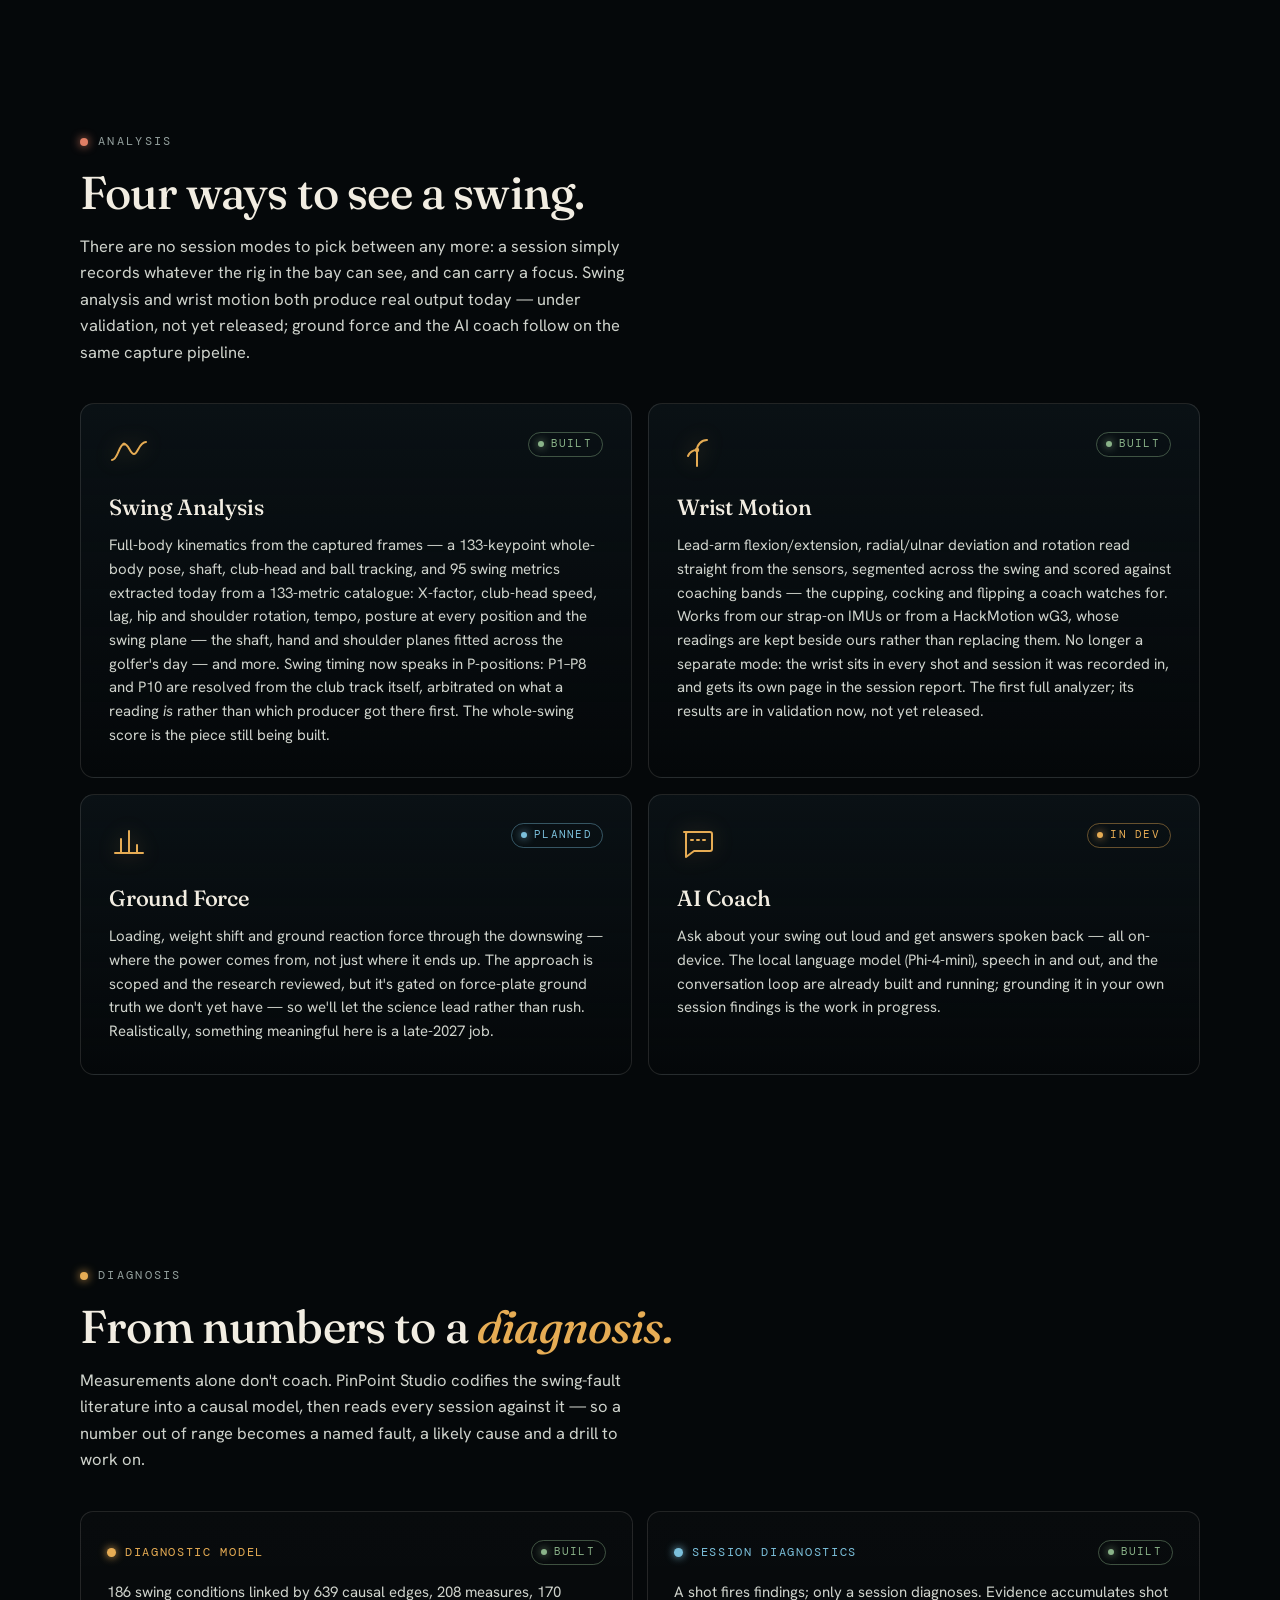
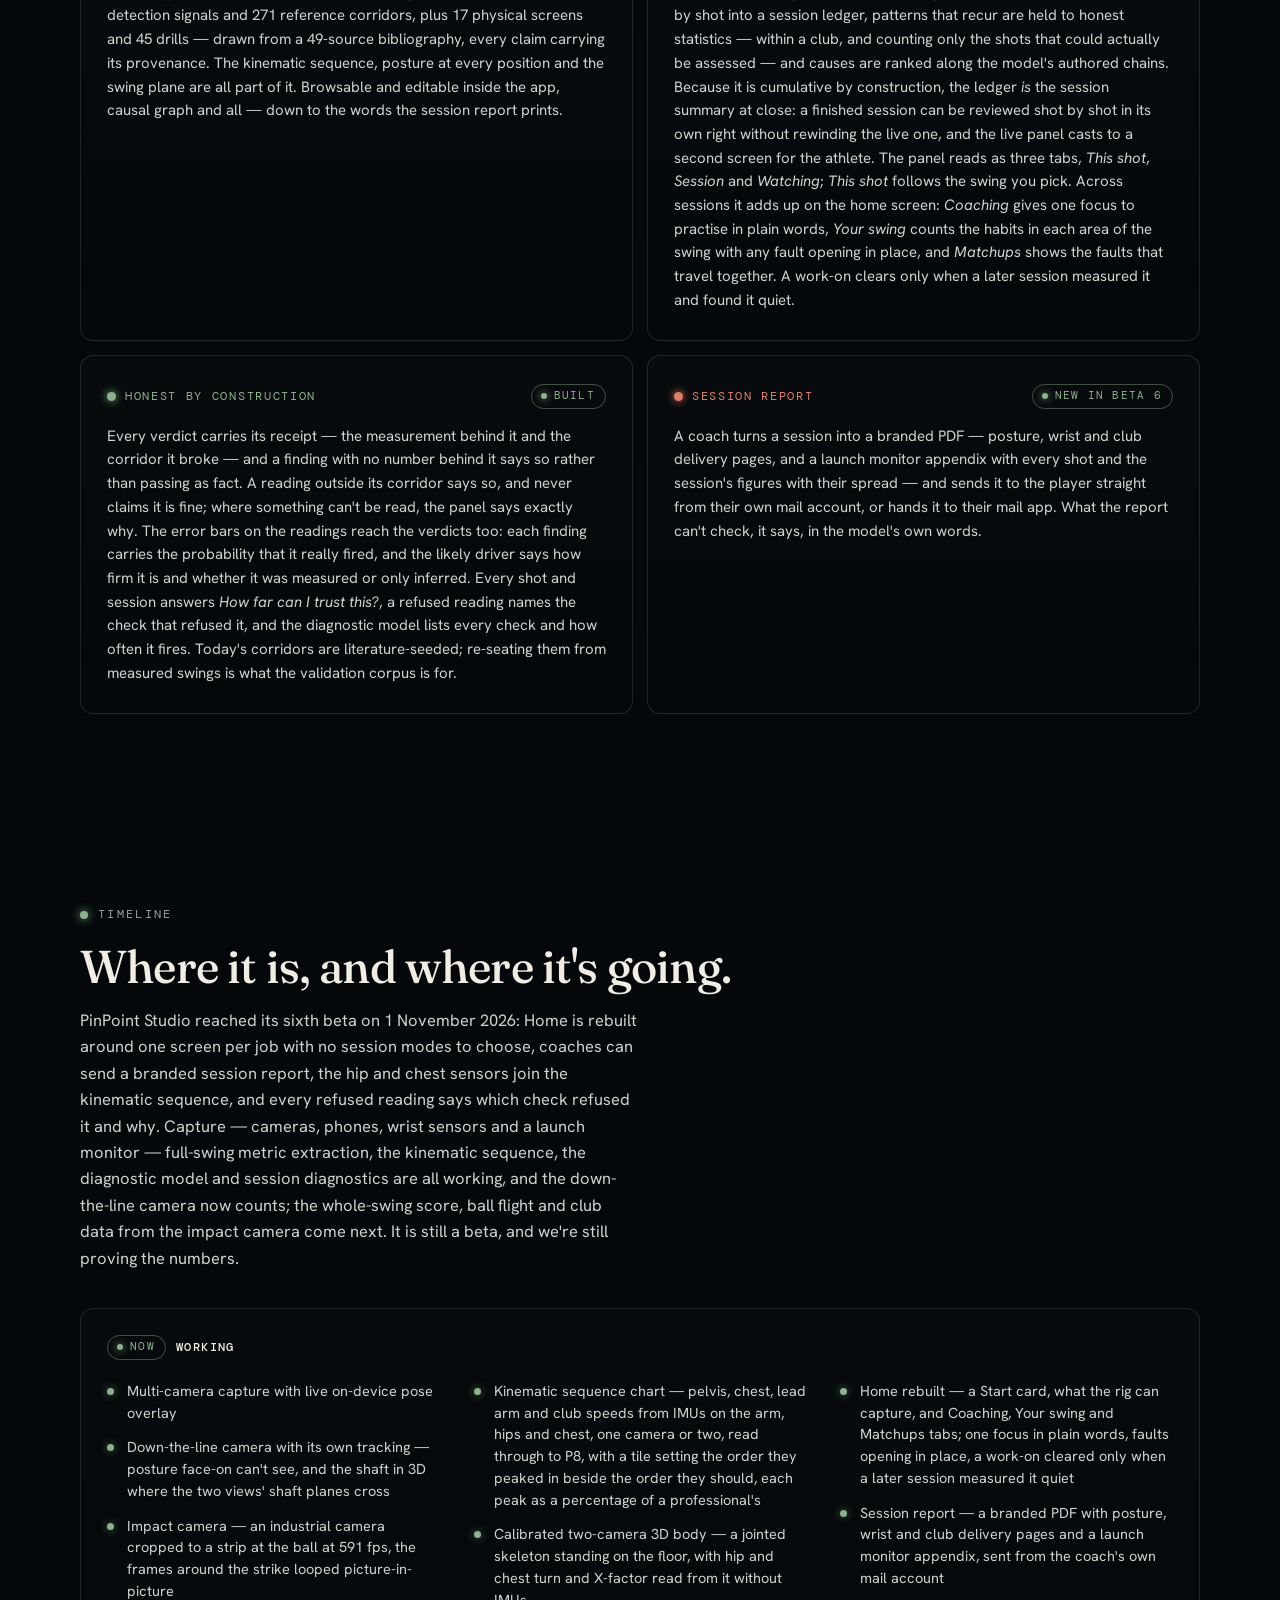
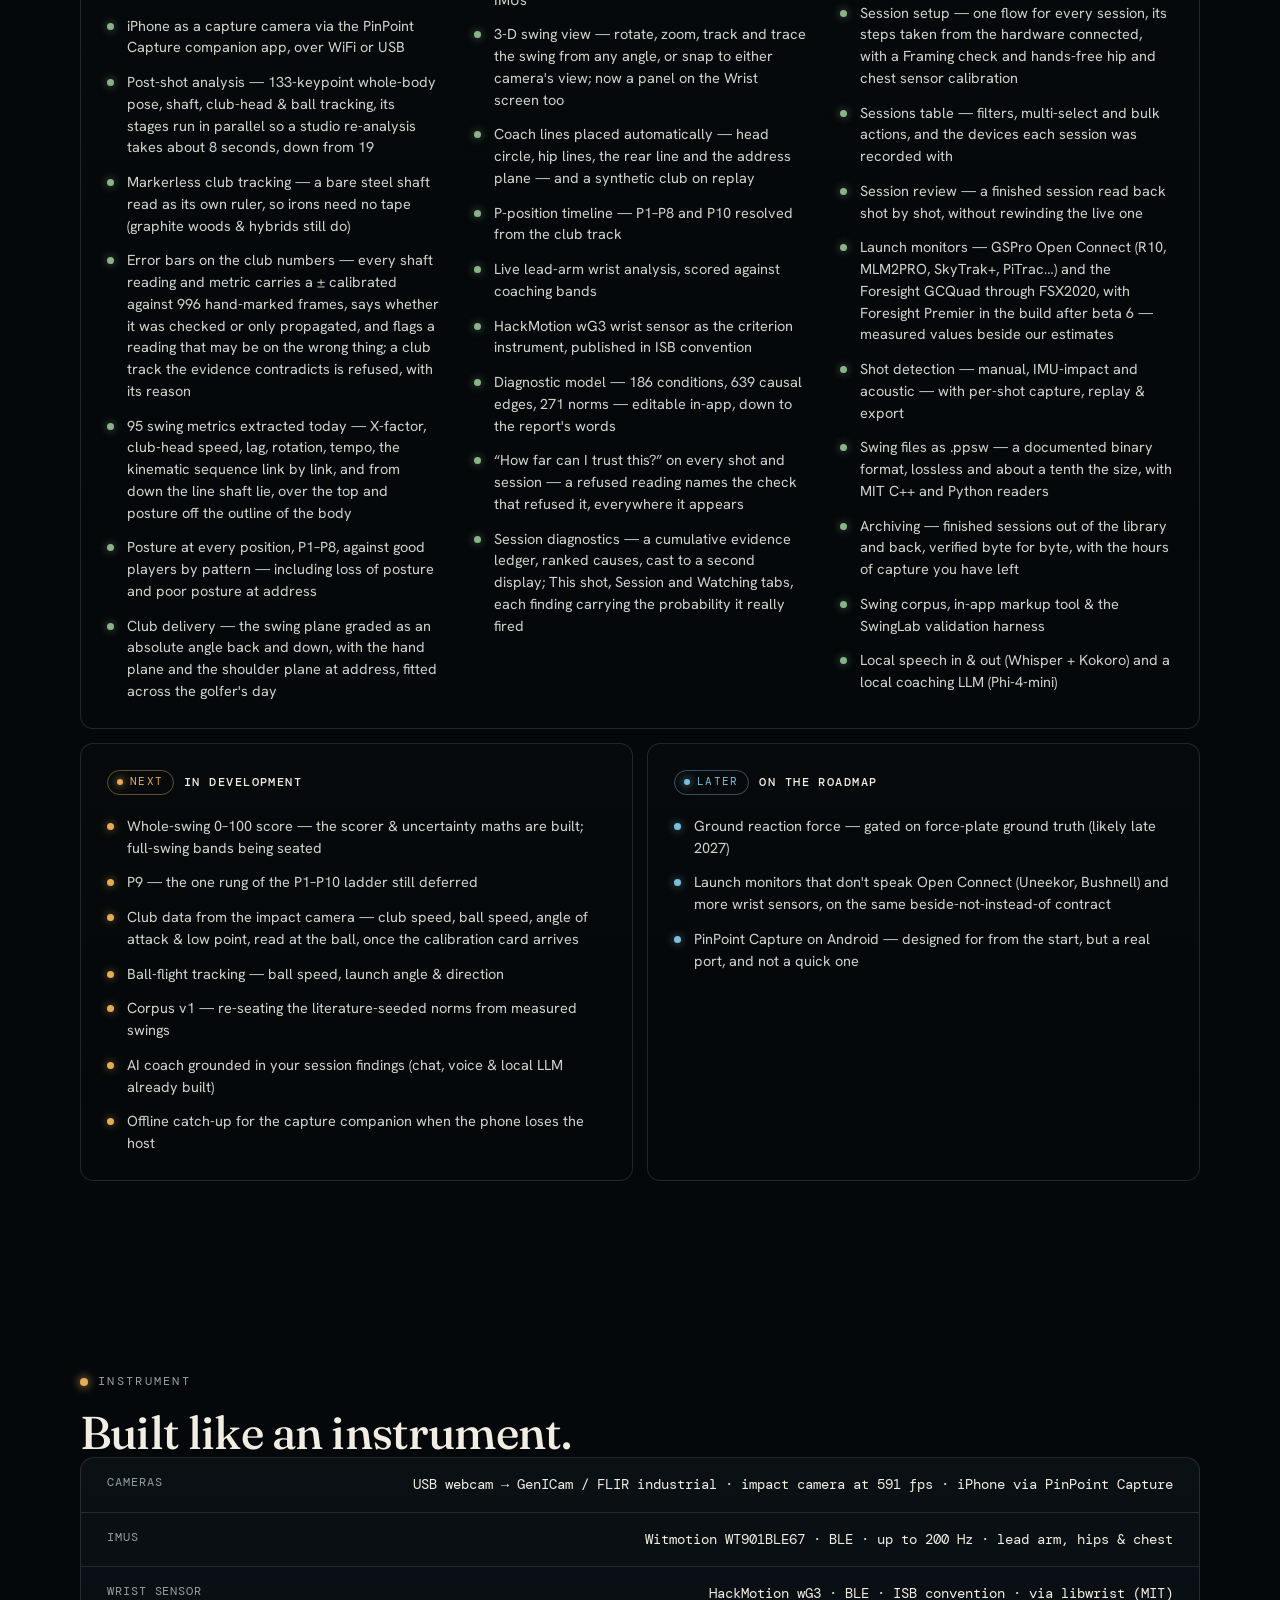
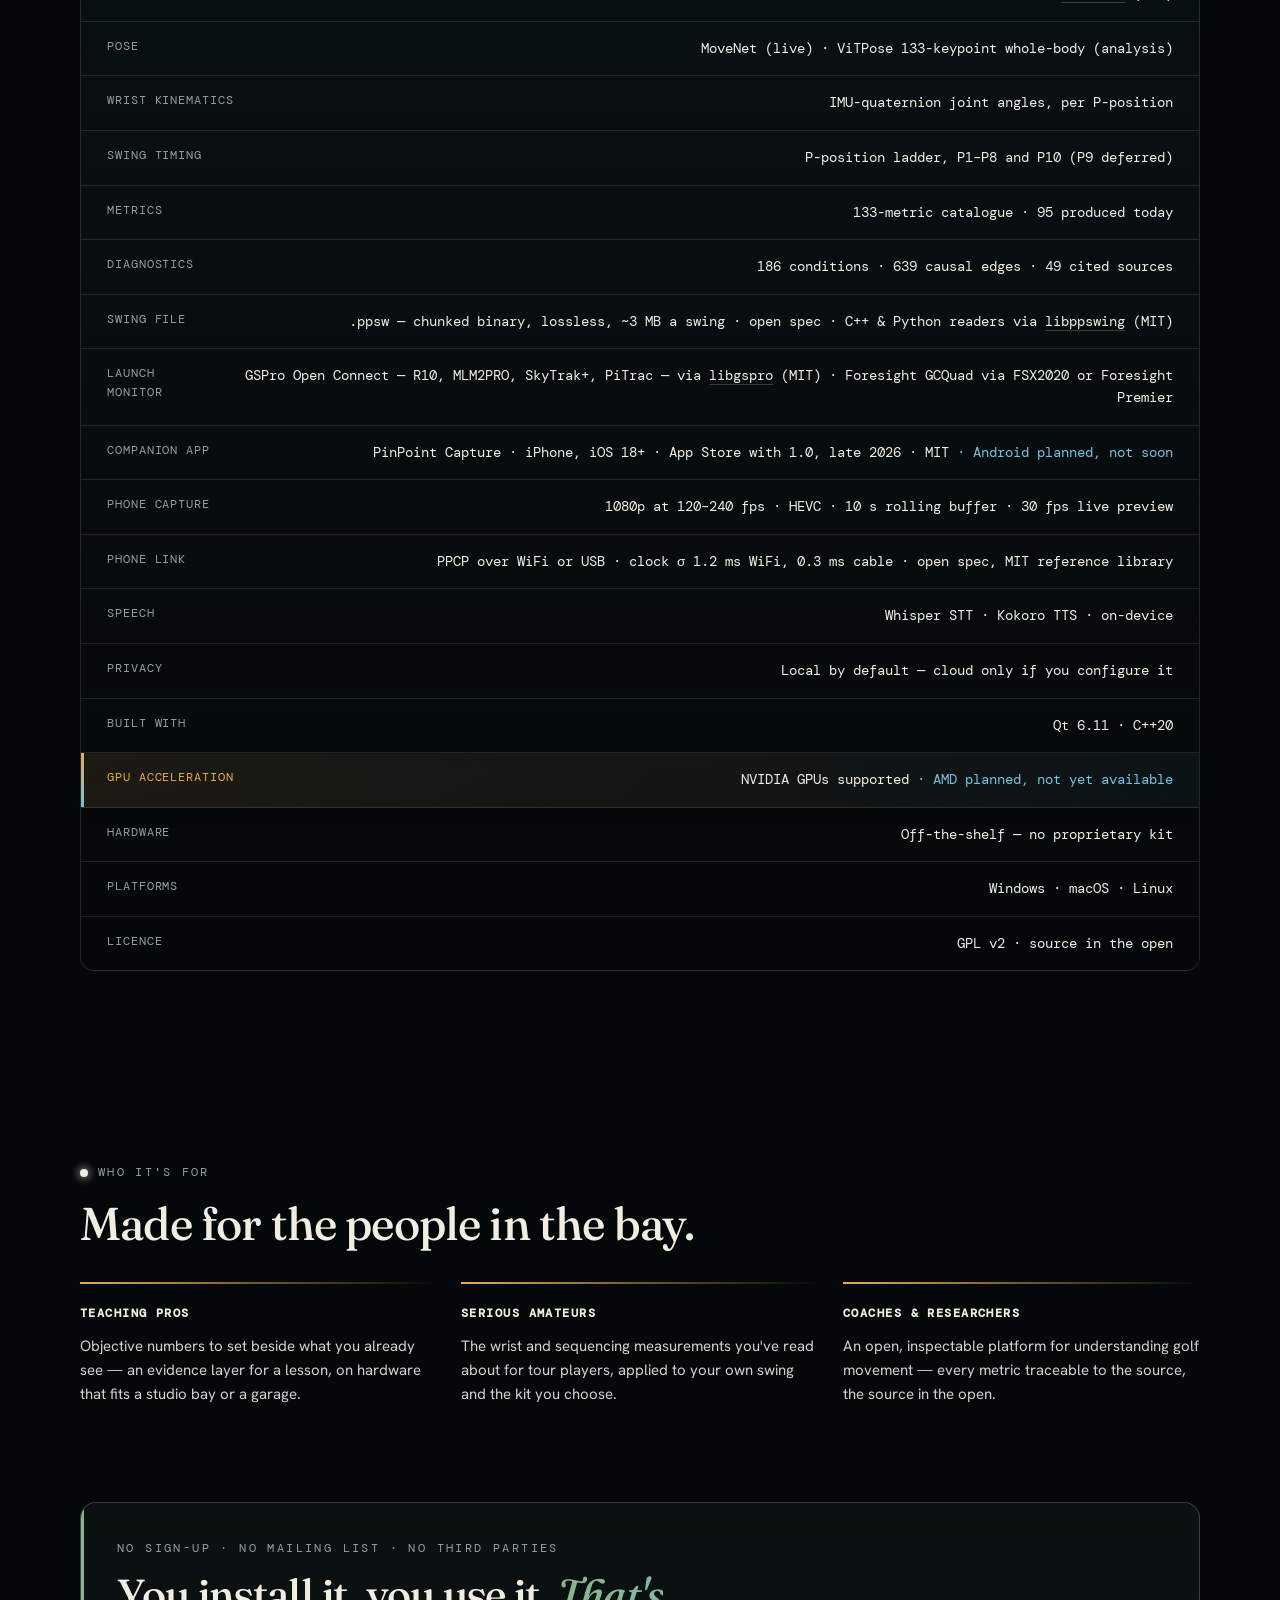
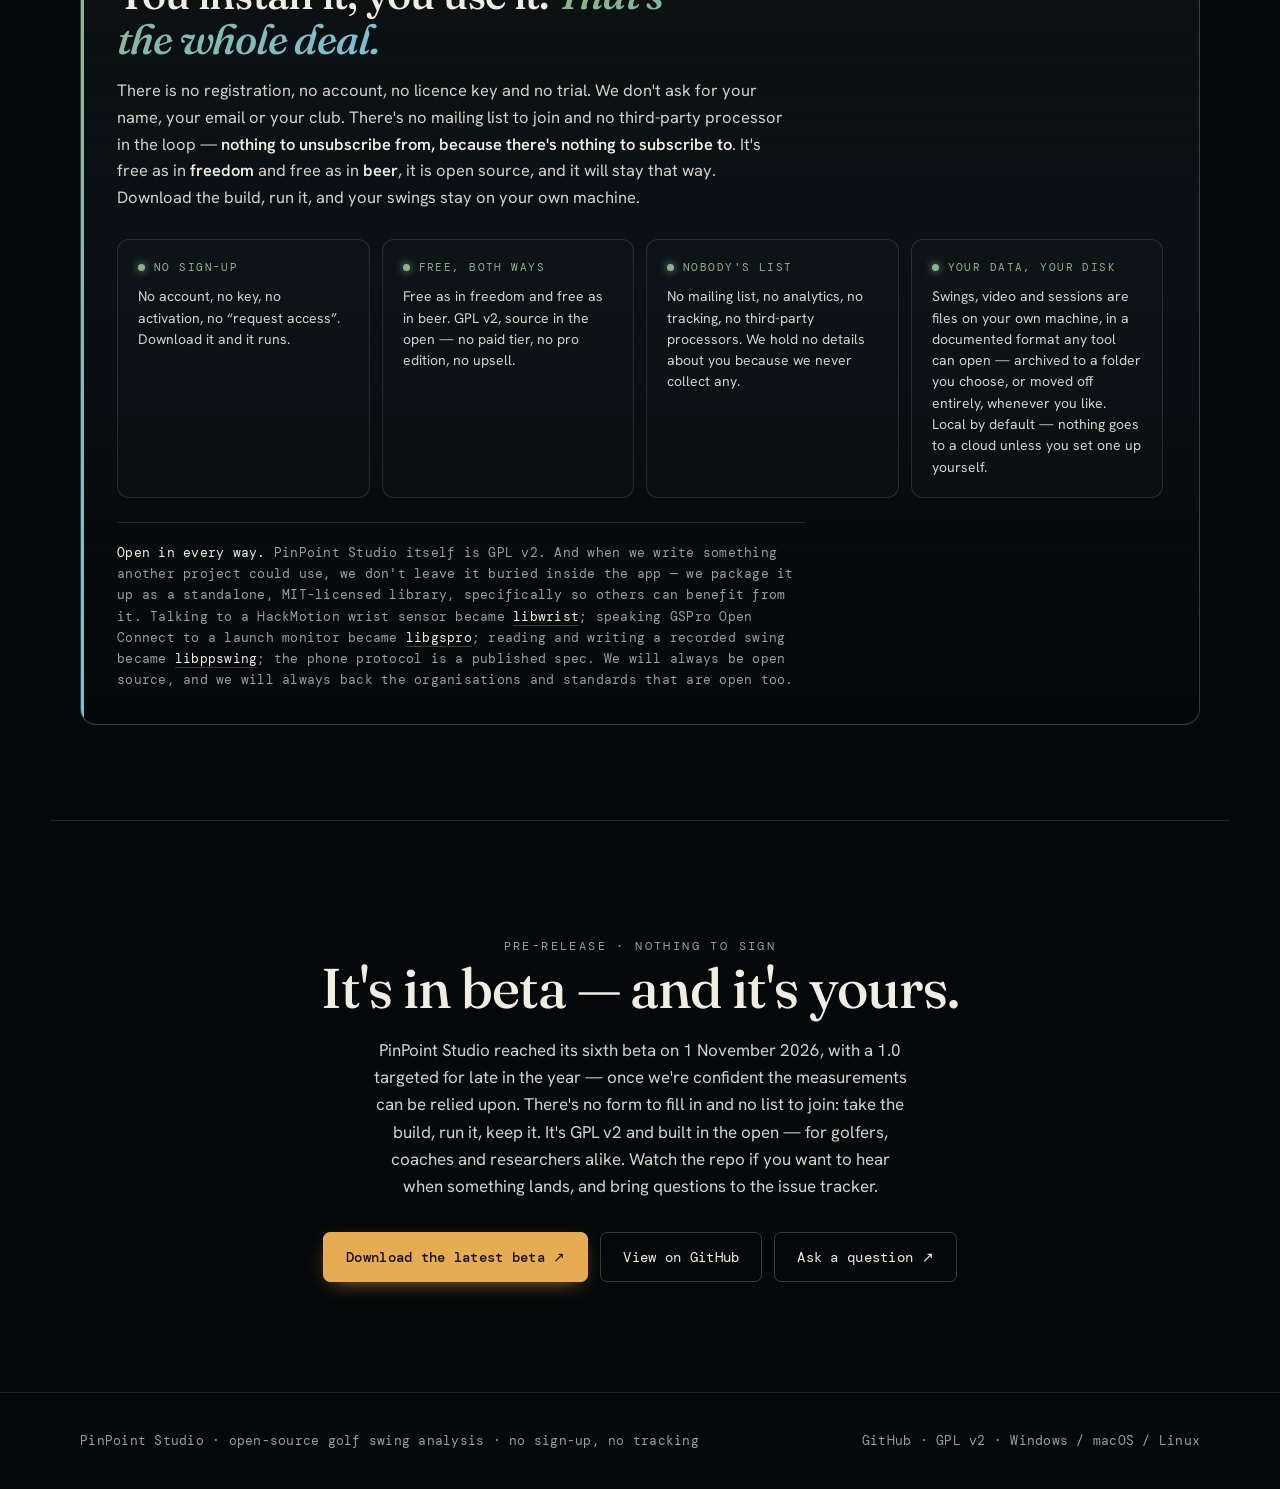
==== commit 2b0f6def: "The new tour screenshots get new names, so a browser holding the old ones fetches them Home, Replay " ====
--- a/index.html
+++ b/index.html
@@ -482,13 +482,13 @@
         <span class="studio-count"><b>1</b>&thinsp;/&thinsp;9</span>
       </div>
       <div class="studio-screen" role="button" tabindex="0" aria-label="View screenshots full screen">
-        <img class="shot active" src="assets/home.webp" width="1800" height="1230" alt="PinPoint Studio home screen — the golfer at the top, a Start session card with the club to hit, a panel saying what this rig can measure today, and the Your swing tab counting habits in each area of the swing: sequence, posture, arms and club, lateral motion and impact, each with its trend, biggest fault and active work-ons.">
+        <img class="shot active" src="assets/home-b6.webp" width="1800" height="1230" alt="PinPoint Studio home screen — the golfer at the top, a Start session card with the club to hit, a panel saying what this rig can measure today, and the Your swing tab counting habits in each area of the swing: sequence, posture, arms and club, lateral motion and impact, each with its trend, biggest fault and active work-ons.">
         <img class="shot" src="assets/settings.webp" width="1800" height="1230" loading="lazy" alt="PinPoint Studio settings — assigning and testing an IMU sensor before capture.">
-        <img class="shot" src="assets/replay.webp" width="1800" height="1230" loading="lazy" alt="PinPoint Studio replay — a gap-wedge swing at address from the down-the-line and face-on cameras, under the P1–P10 position ladder, beside the launch monitor panel for the same shot: club speed 77.6 mph, ball speed 86.1 mph, carry 105.4 yards, with each figure&#39;s session average and spread, and drawings of path, spin, loft and impact.">
+        <img class="shot" src="assets/replay-b6.webp" width="1800" height="1230" loading="lazy" alt="PinPoint Studio replay — a gap-wedge swing at address from the down-the-line and face-on cameras, under the P1–P10 position ladder, beside the launch monitor panel for the same shot: club speed 77.6 mph, ball speed 86.1 mph, carry 105.4 yards, with each figure&#39;s session average and spread, and drawings of path, spin, loft and impact.">
         <img class="shot" src="assets/swing3d.webp" width="1800" height="1230" loading="lazy" alt="PinPoint Studio 3-D swing — a 7-iron swing rebuilt as a figure on a floor grid, seen face-on at the finish, with the club's path traced as a fan of shaft positions through the swing and the target line in orange; preset views for down the line, top, target side, behind and each camera sit above it.">
-        <img class="shot" src="assets/charts.webp" width="1800" height="1230" loading="lazy" alt="PinPoint Studio charts — the Posture view of a 31-shot gap-wedge session: spine forward bend, pelvis thrust, head rise, pelvis lift, head lift and trail knee flexion from address, every shot lined up on its P-positions from P1 to P10 with the middle half of the shots shaded, a headline saying where the shots part most, each curve's median peak and widest point listed beside the plot, and a How far can I trust this? line beneath.">
+        <img class="shot" src="assets/charts-b6.webp" width="1800" height="1230" loading="lazy" alt="PinPoint Studio charts — the Posture view of a 31-shot gap-wedge session: spine forward bend, pelvis thrust, head rise, pelvis lift, head lift and trail knee flexion from address, every shot lined up on its P-positions from P1 to P10 with the middle half of the shots shaded, a headline saying where the shots part most, each curve's median peak and widest point listed beside the plot, and a How far can I trust this? line beneath.">
         <img class="shot" src="assets/diagnostics.webp" width="1800" height="1230" loading="lazy" alt="PinPoint Studio diagnostic model — the fault 'early extension' shown as a causal graph of what causes it and what it leads to, beside the measurement that detects it and the citation behind it.">
-        <img class="shot" src="assets/session.webp" width="1800" height="1230" loading="lazy" alt="PinPoint Studio session diagnostics — a finished 31-shot gap-wedge session read as seventeen patterns, led by the hips peaking after impact on 12 of 13 measurable shots and an out-of-order sequence on 10 of 13, each row with its run across the shots, trend, median and an explanation, under a How far can I trust this? line listing what could not be read.">
+        <img class="shot" src="assets/session-b6.webp" width="1800" height="1230" loading="lazy" alt="PinPoint Studio session diagnostics — a finished 31-shot gap-wedge session read as seventeen patterns, led by the hips peaking after impact on 12 of 13 measurable shots and an out-of-order sequence on 10 of 13, each row with its run across the shots, trend, median and an explanation, under a How far can I trust this? line listing what could not be read.">
         <img class="shot" src="assets/markup.webp" width="1800" height="1227" loading="lazy" alt="PinPoint Studio markup — annotating swing positions by hand for validation.">
         <img class="shot" src="assets/system.webp" width="1800" height="1230" loading="lazy" alt="PinPoint Studio system view — built-in performance profiler showing CPU, memory, threads and per-model GPU use.">
       </div>
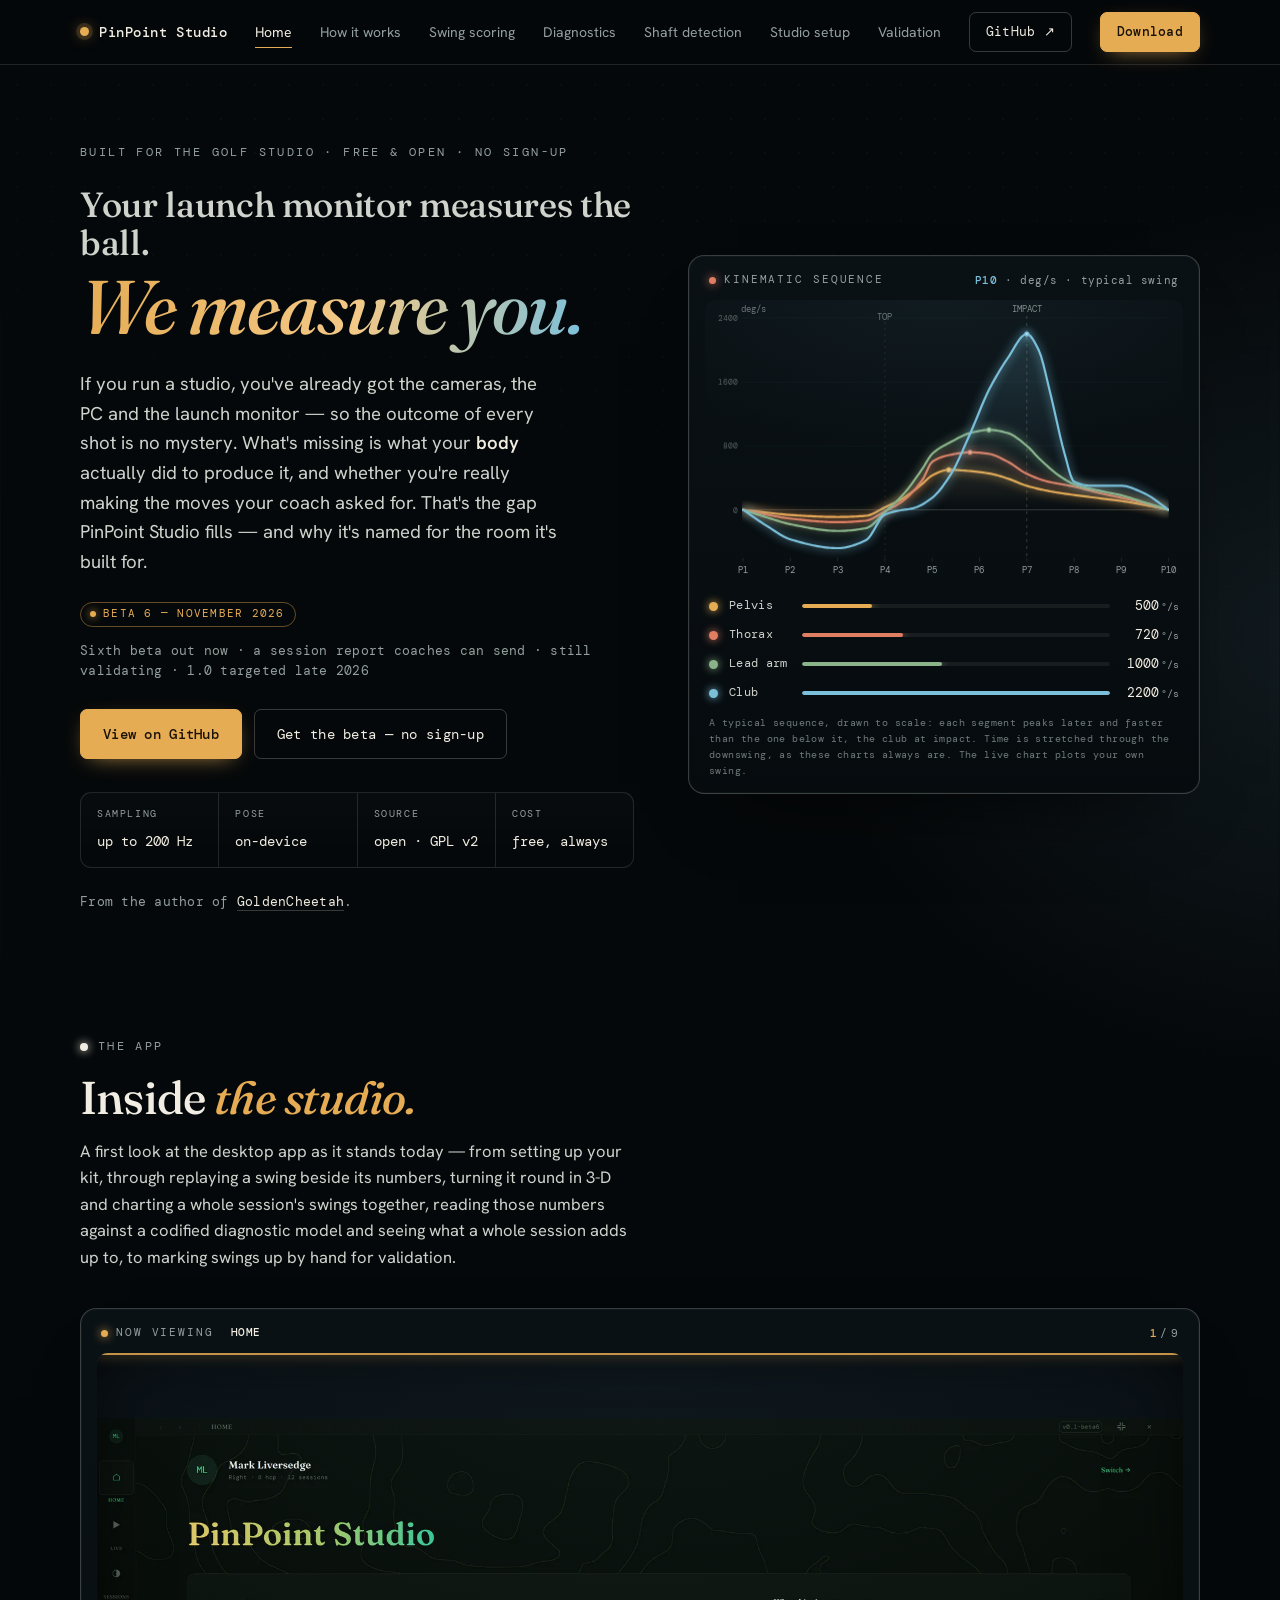
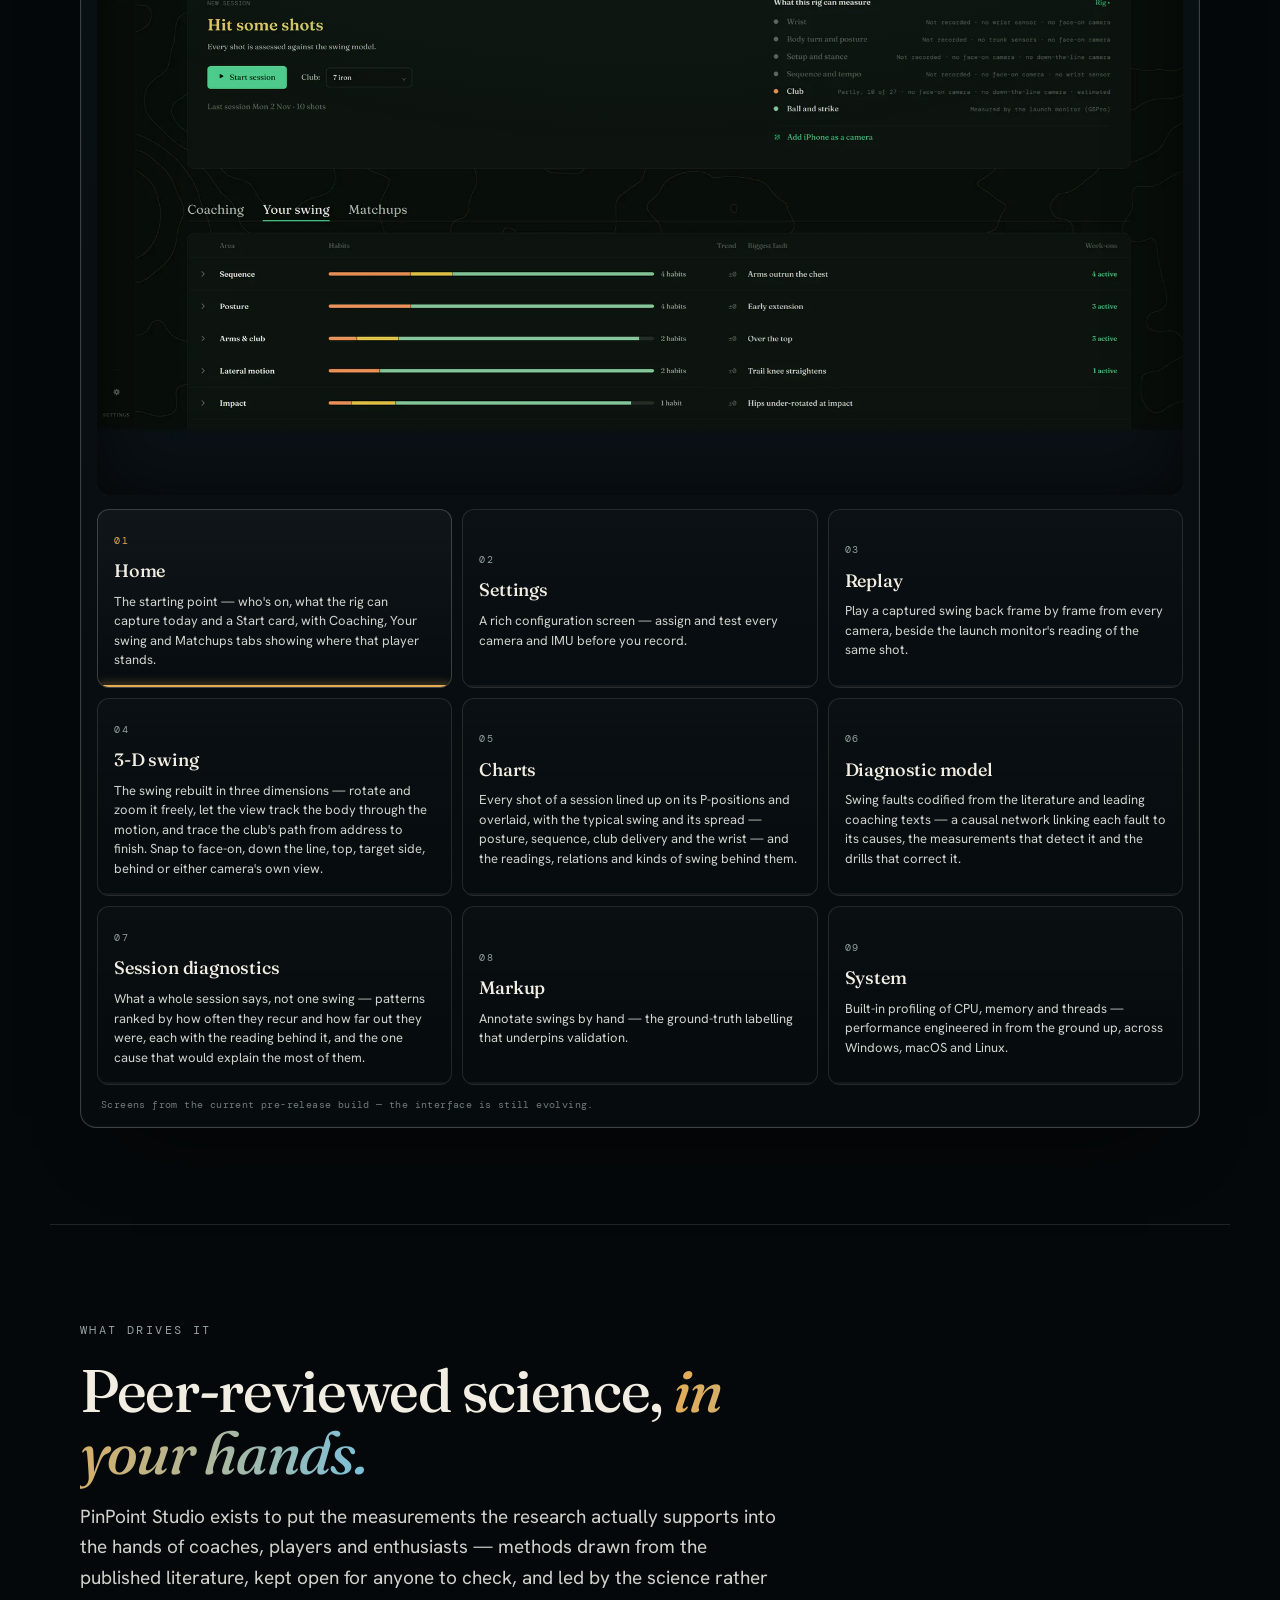
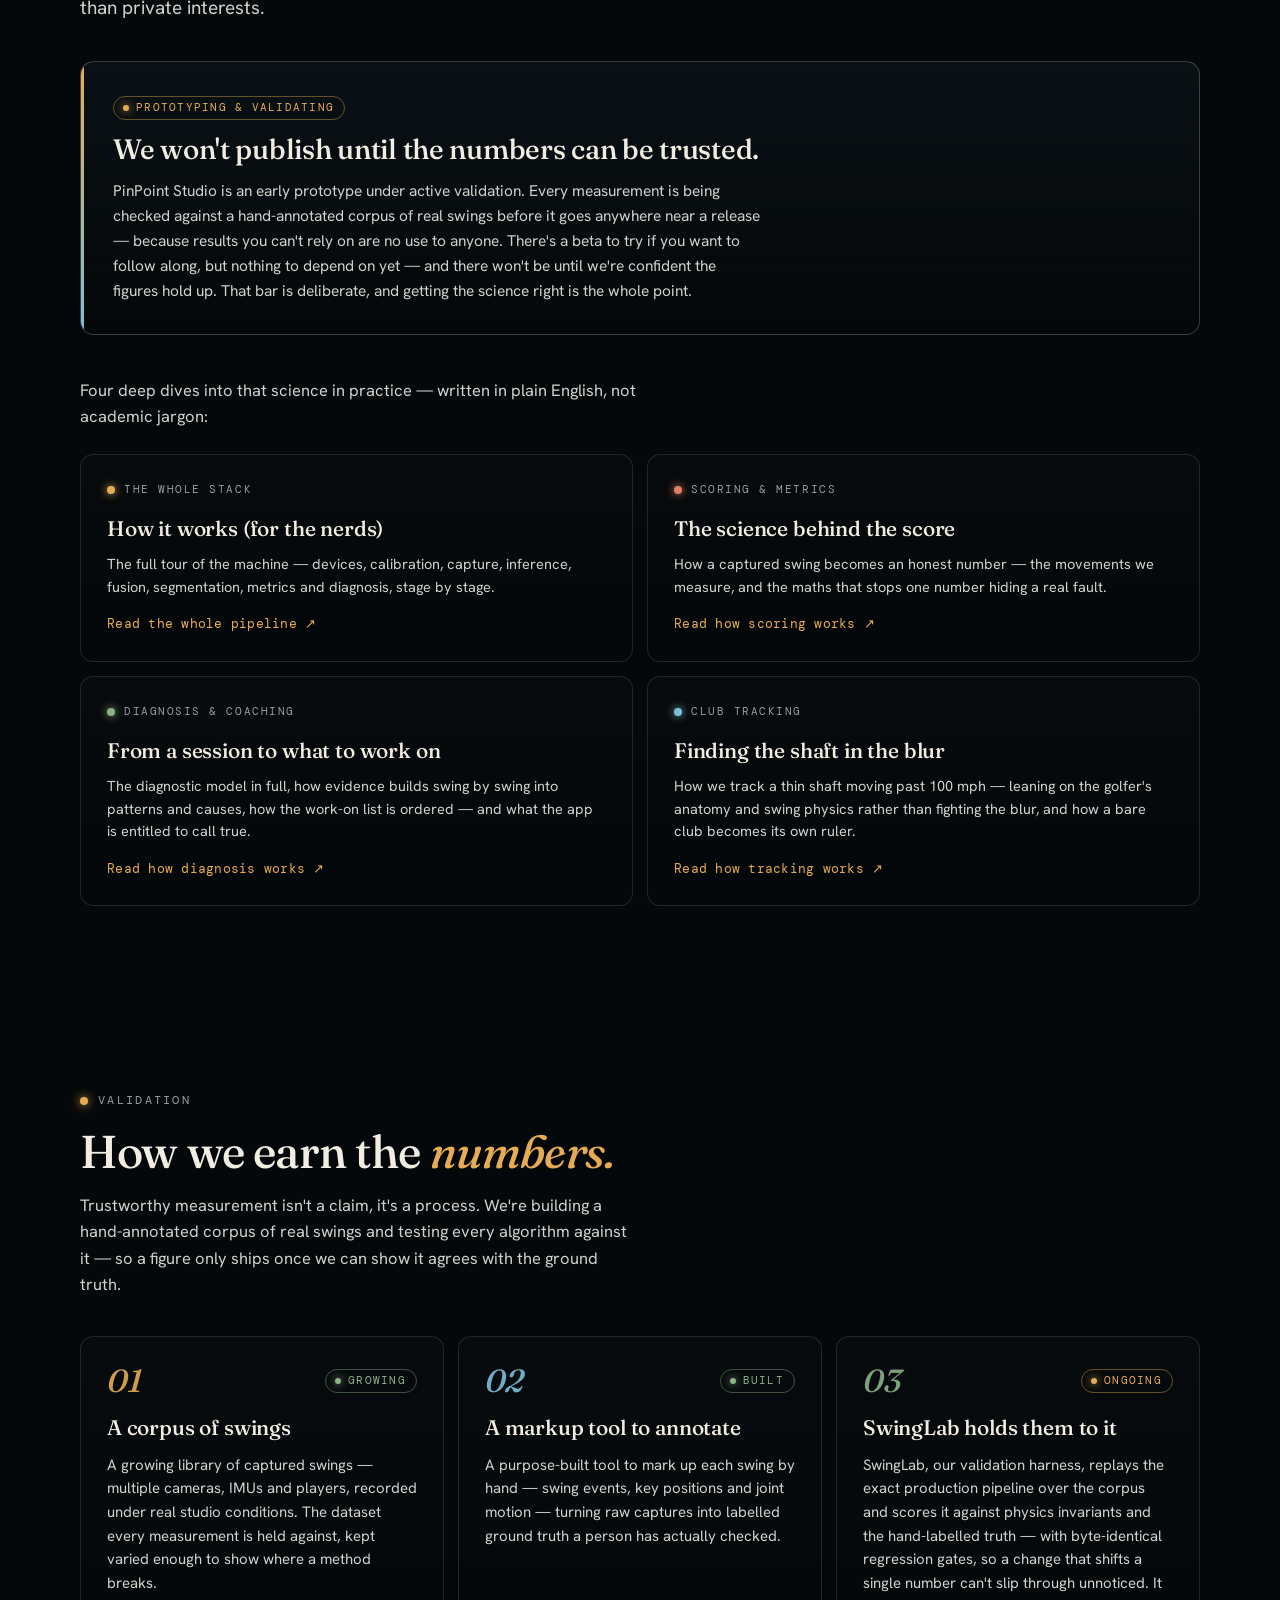
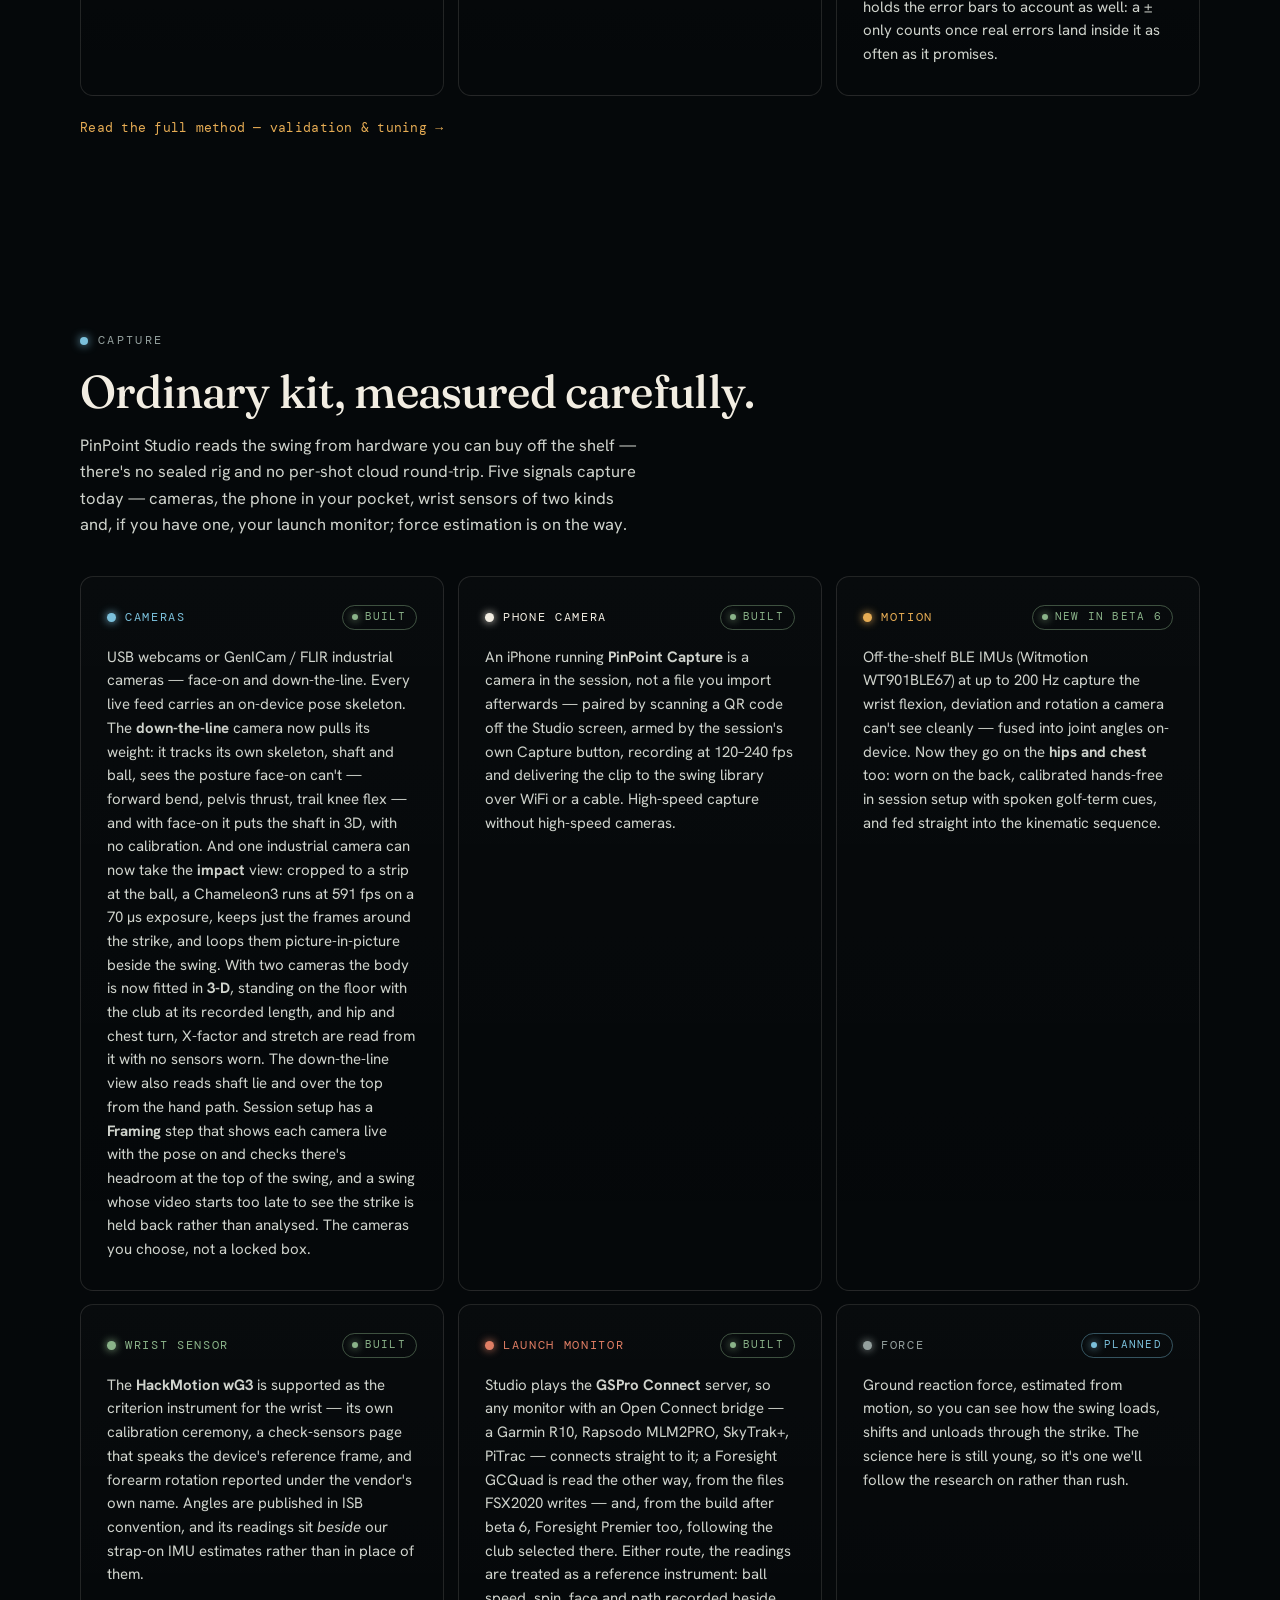
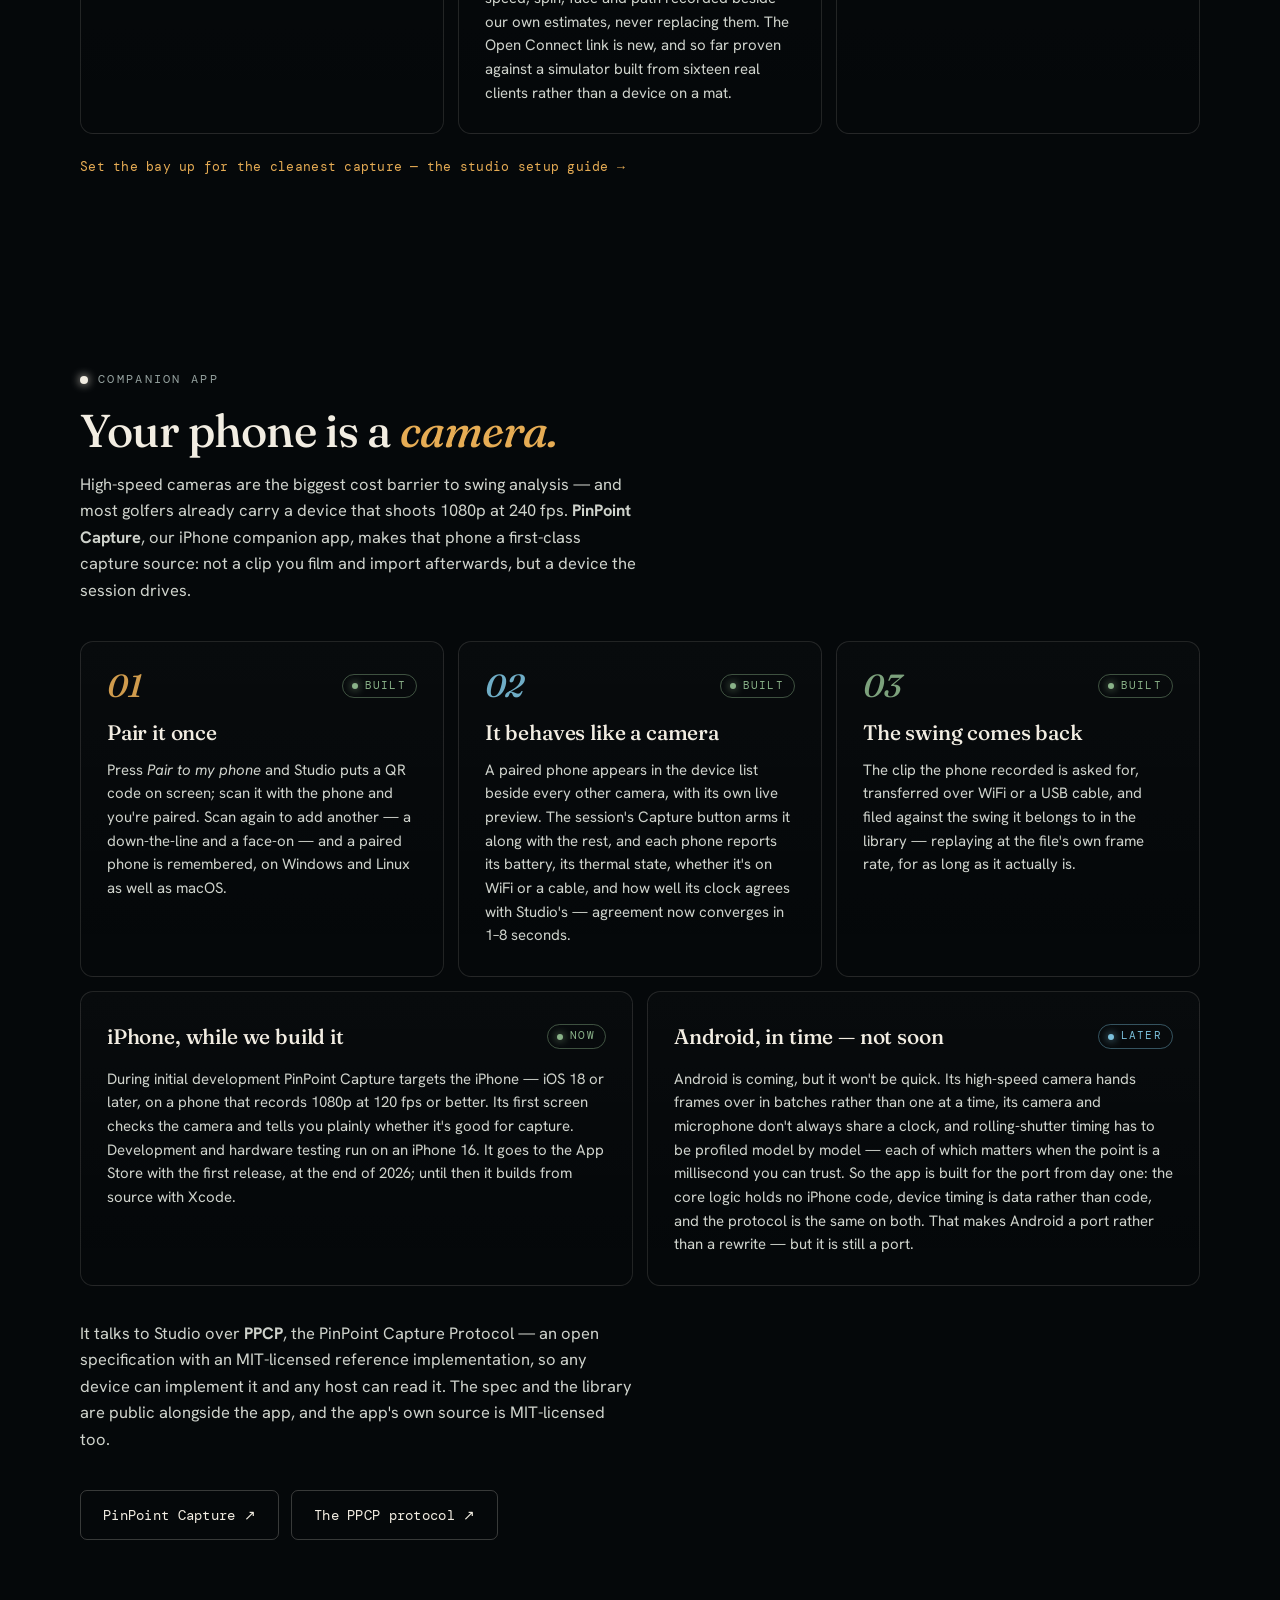
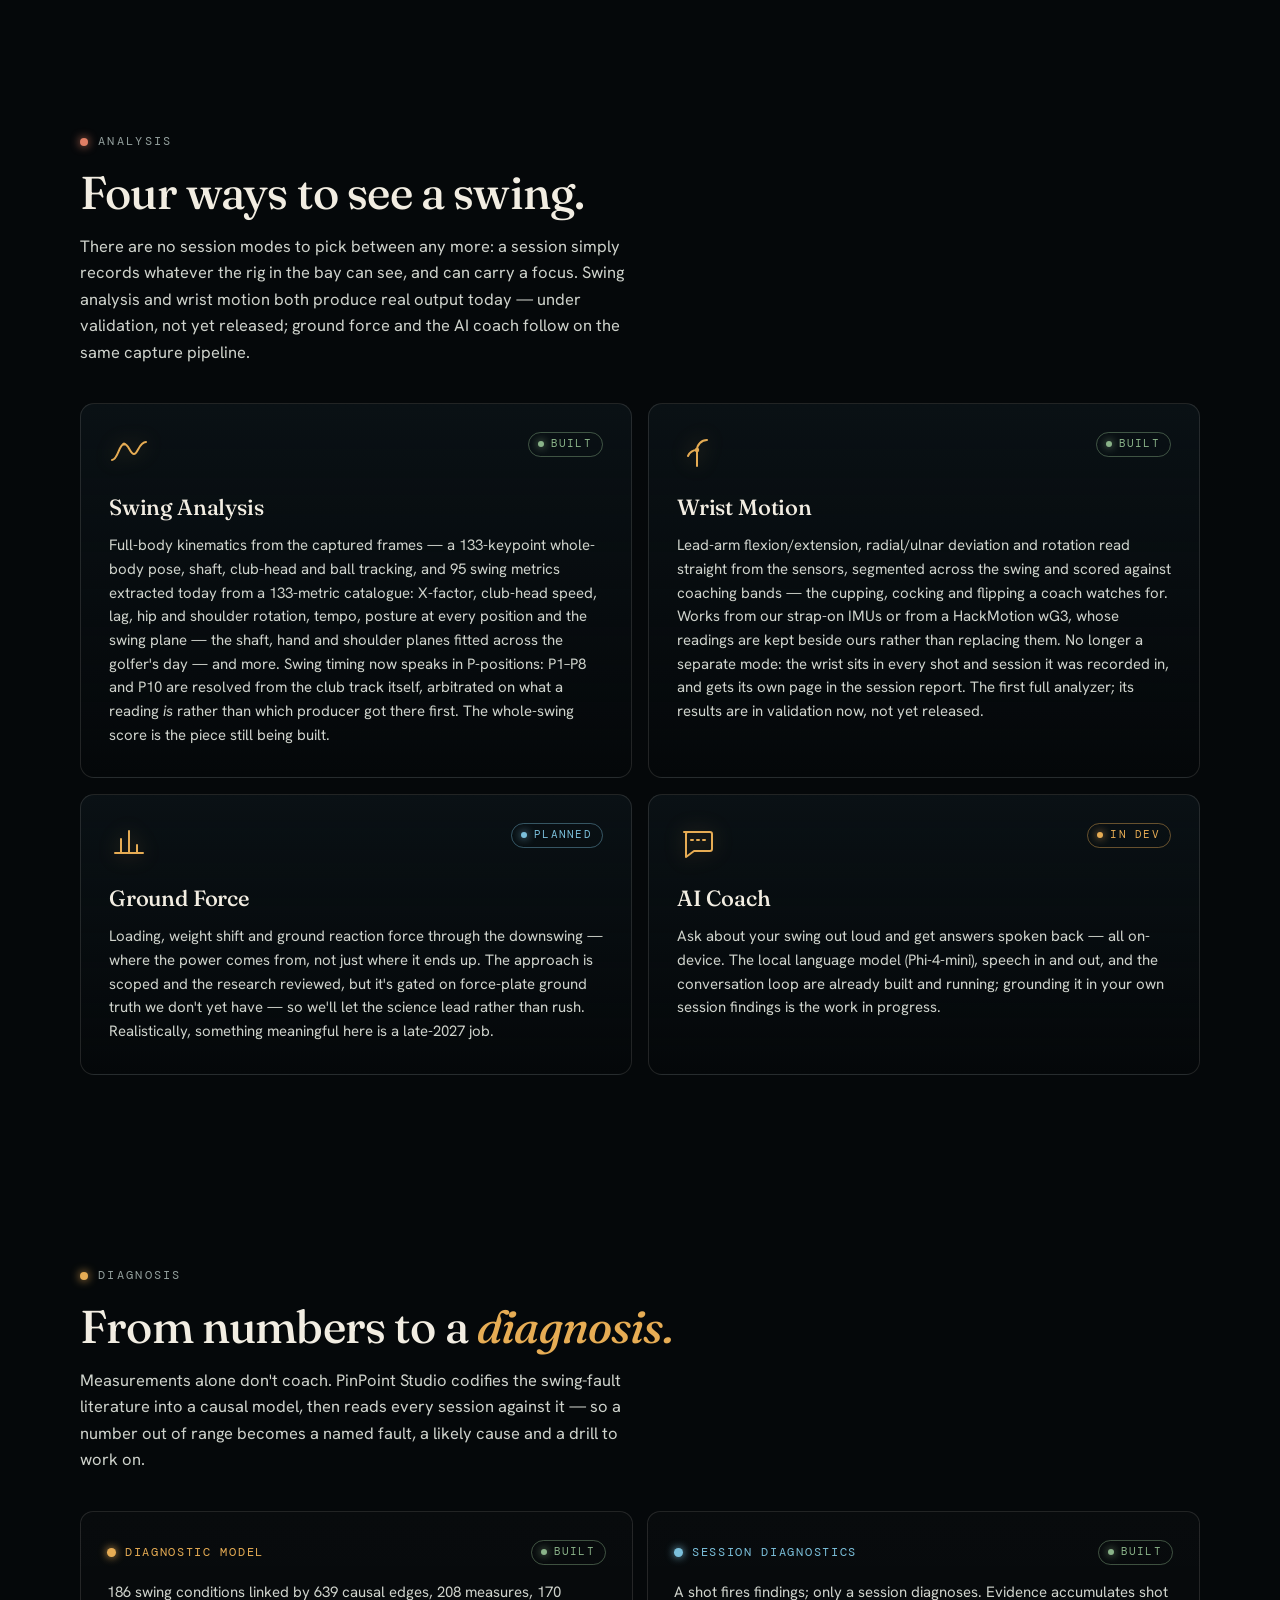
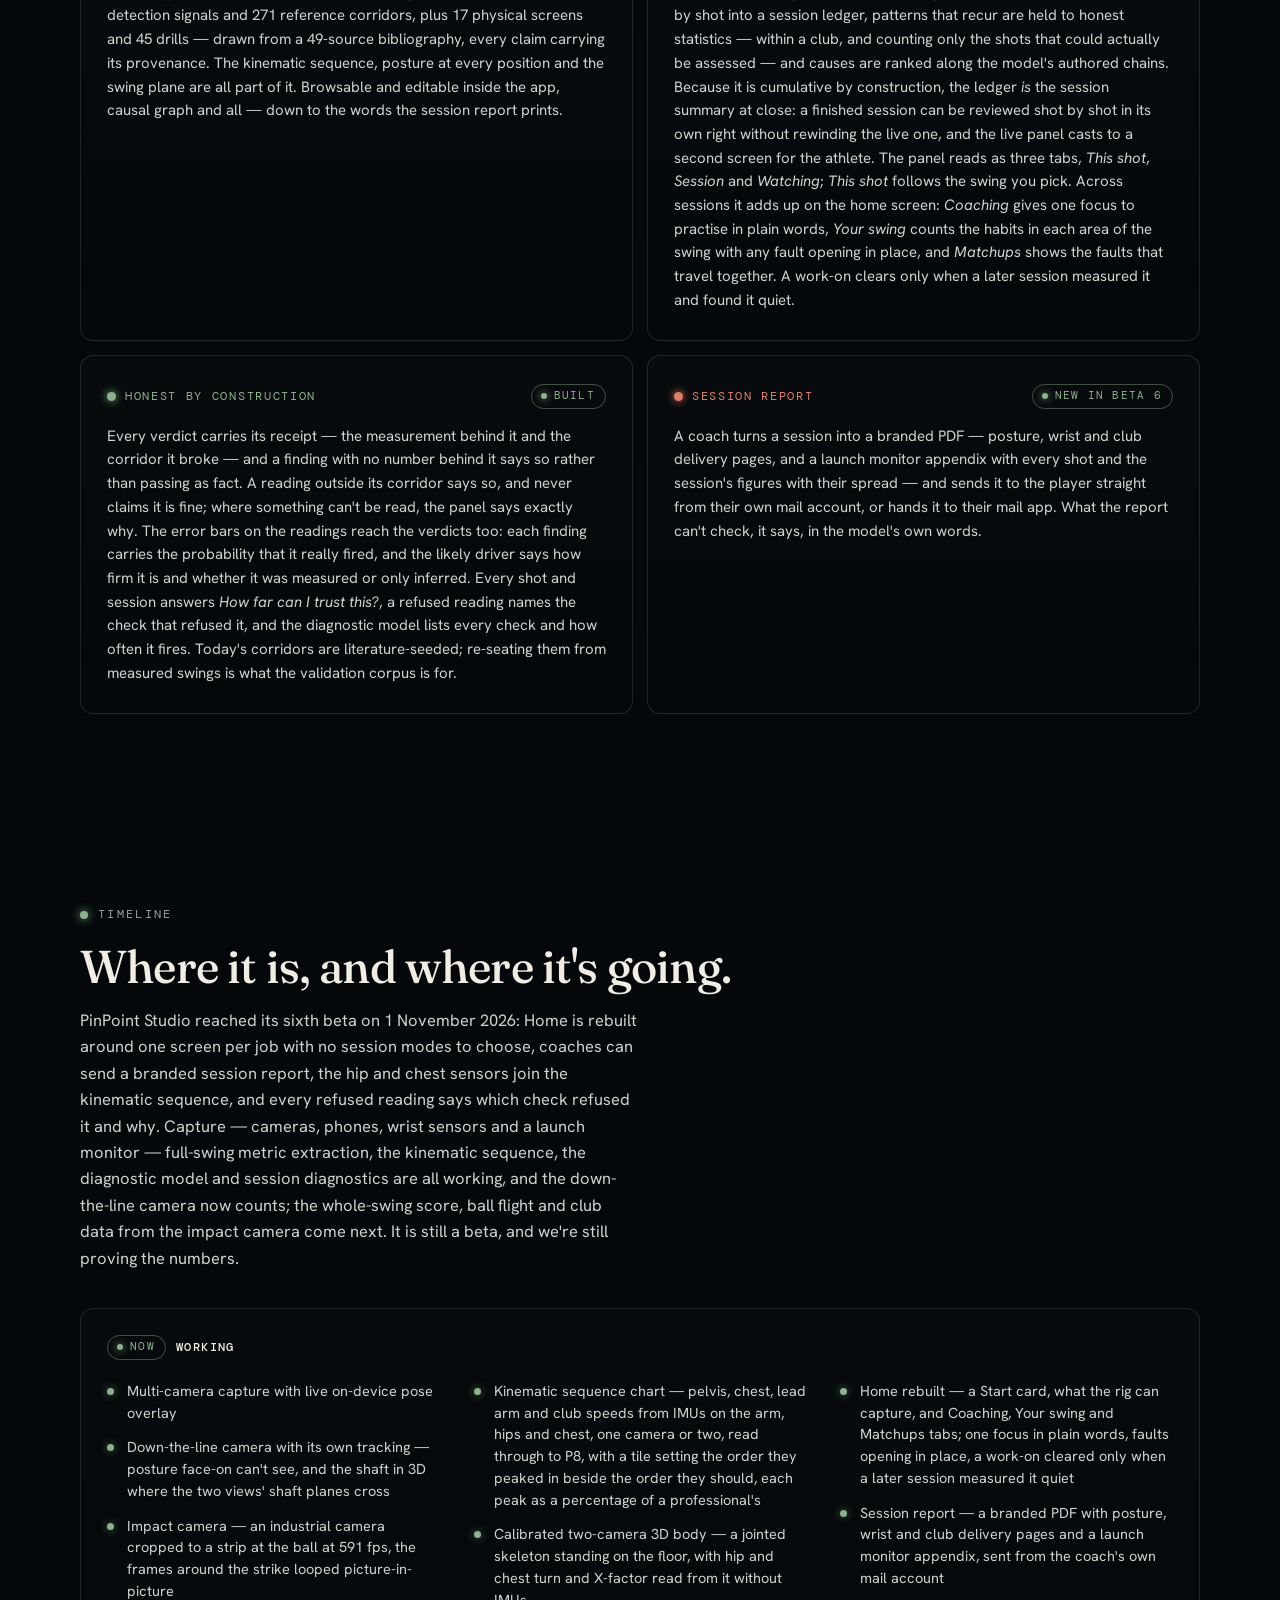
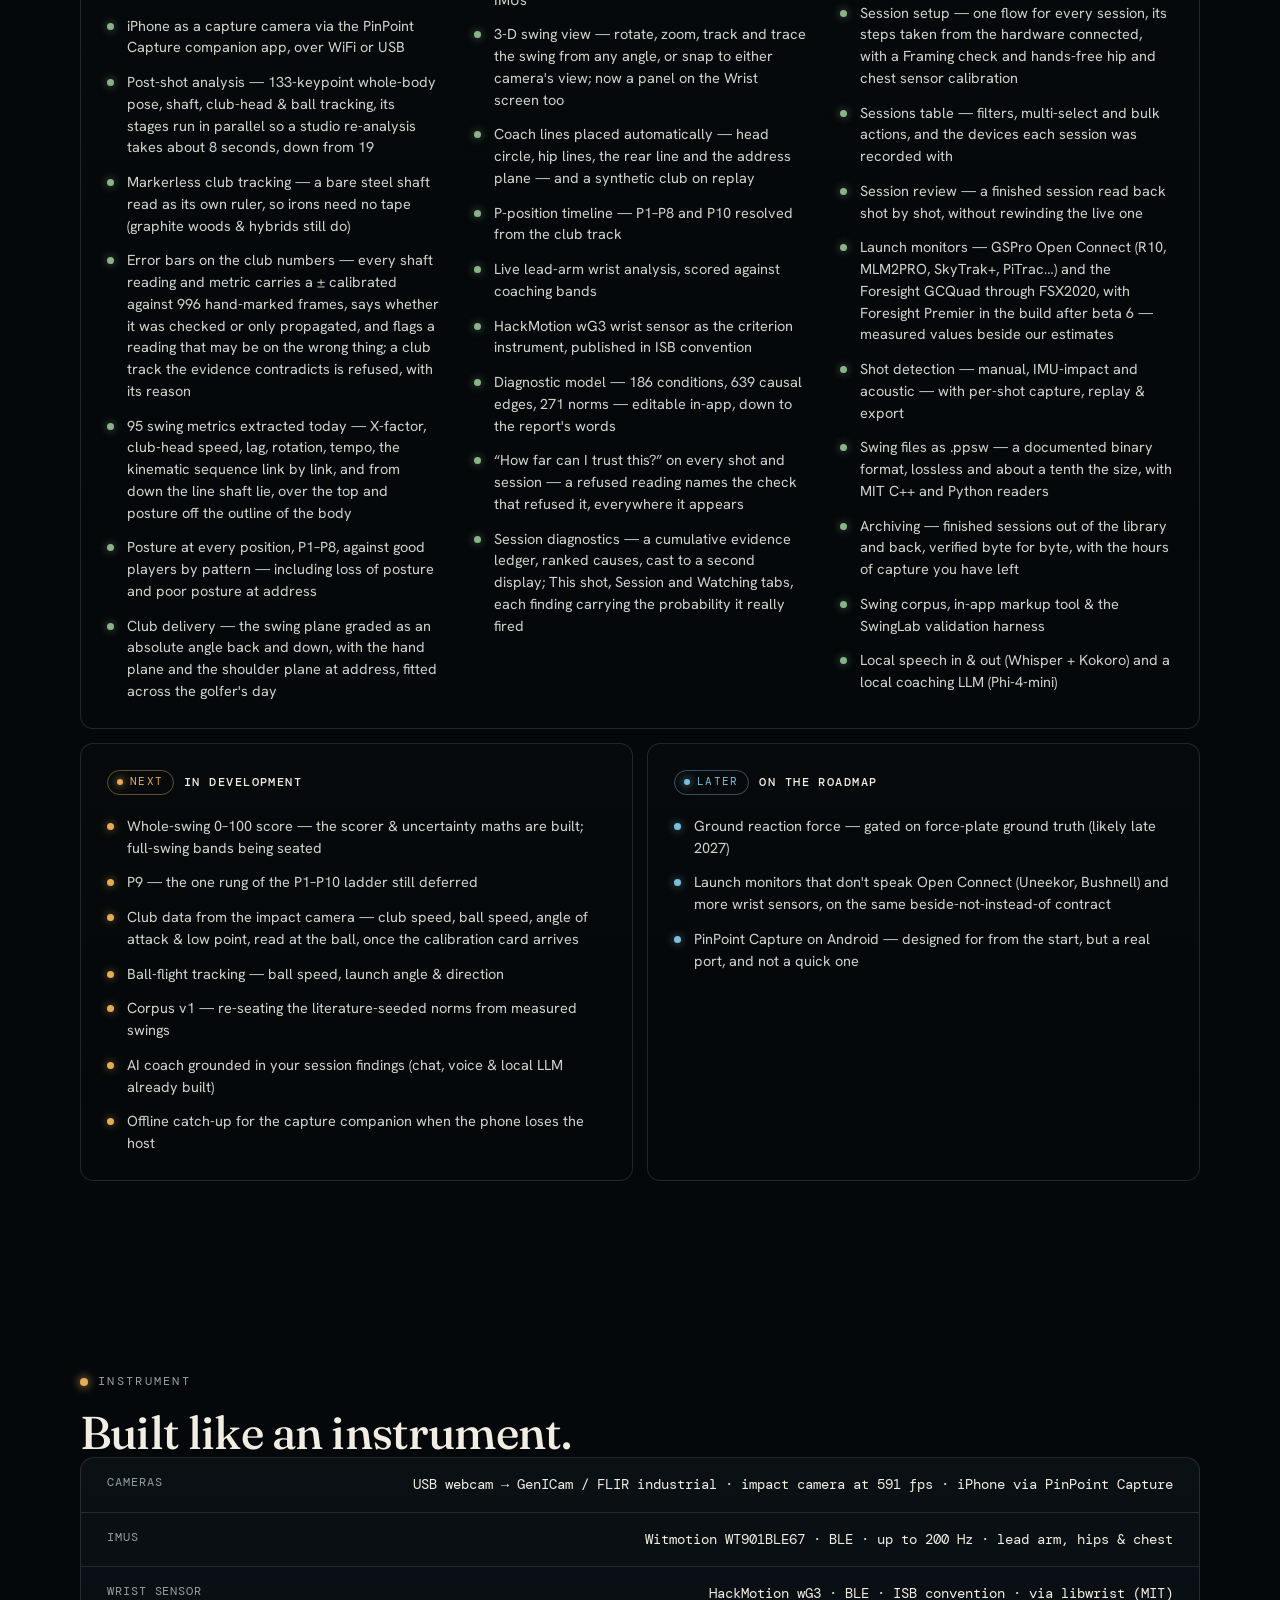
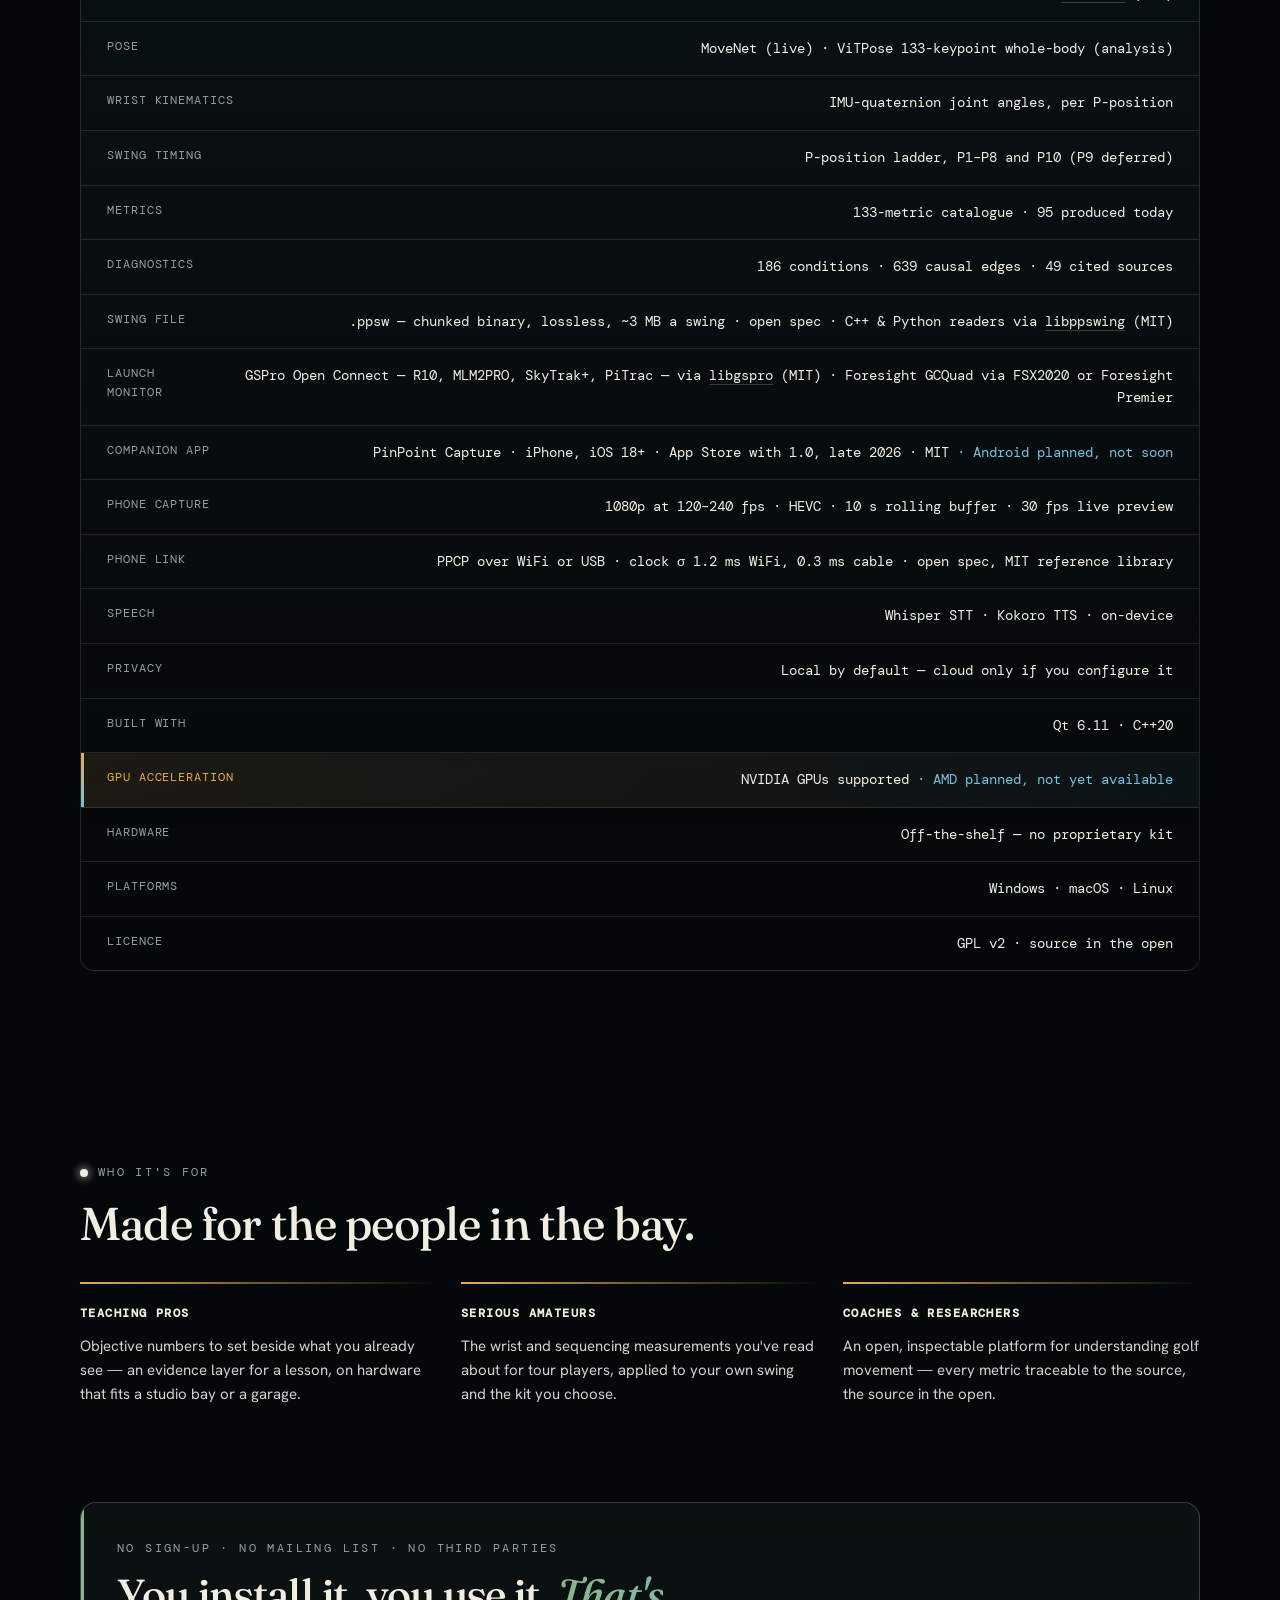
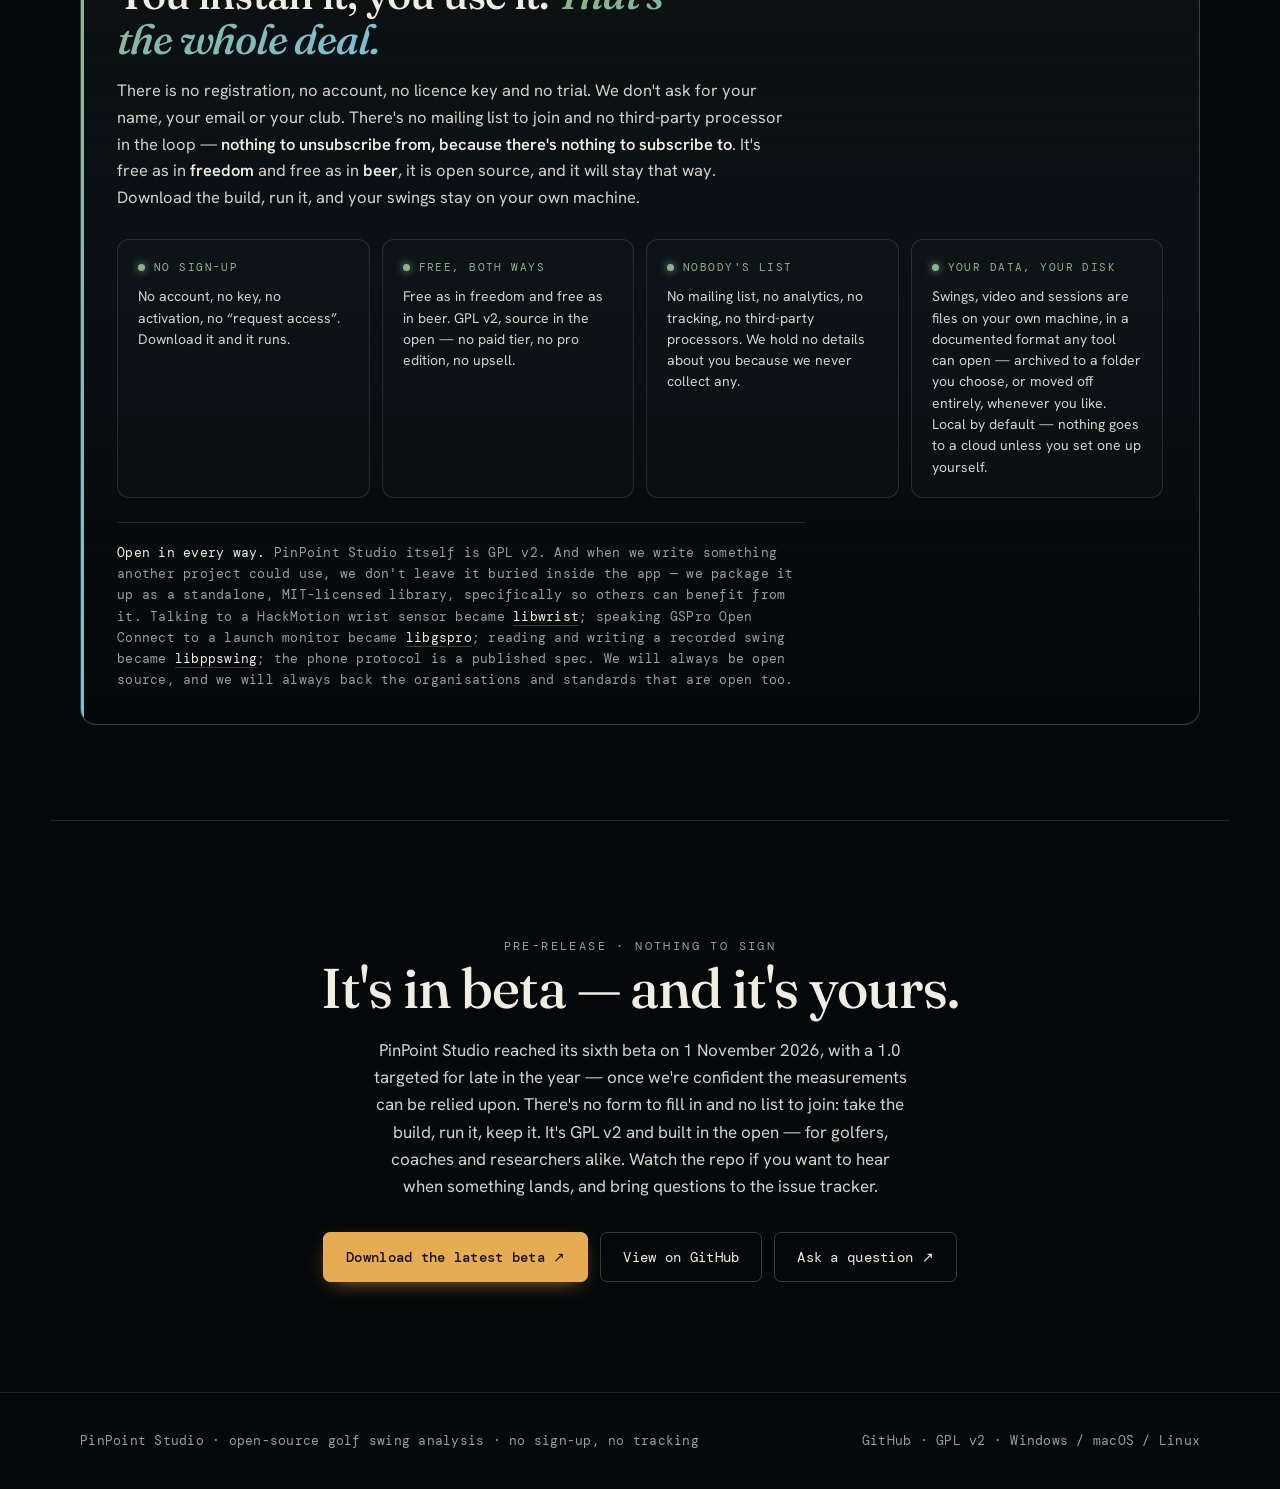
==== commit 6832d9e9: "The science pages catch up with beta 6 How it works: 39 analysis stages run as a dependency graph (1" ====
--- a/index.html
+++ b/index.html
@@ -341,7 +341,7 @@
   .plat .vstep h3{margin-bottom:0}
   @media(max-width:820px){.plat{grid-template-columns:1fr}}
 
-  /* ---- four modes ---- */
+  /* ---- analysis cards ---- */
   .screens{display:grid;grid-template-columns:repeat(2,1fr);gap:16px}
   .screen{
     background:linear-gradient(180deg,var(--ink-2),transparent);border:1px solid var(--line);border-radius:14px;
